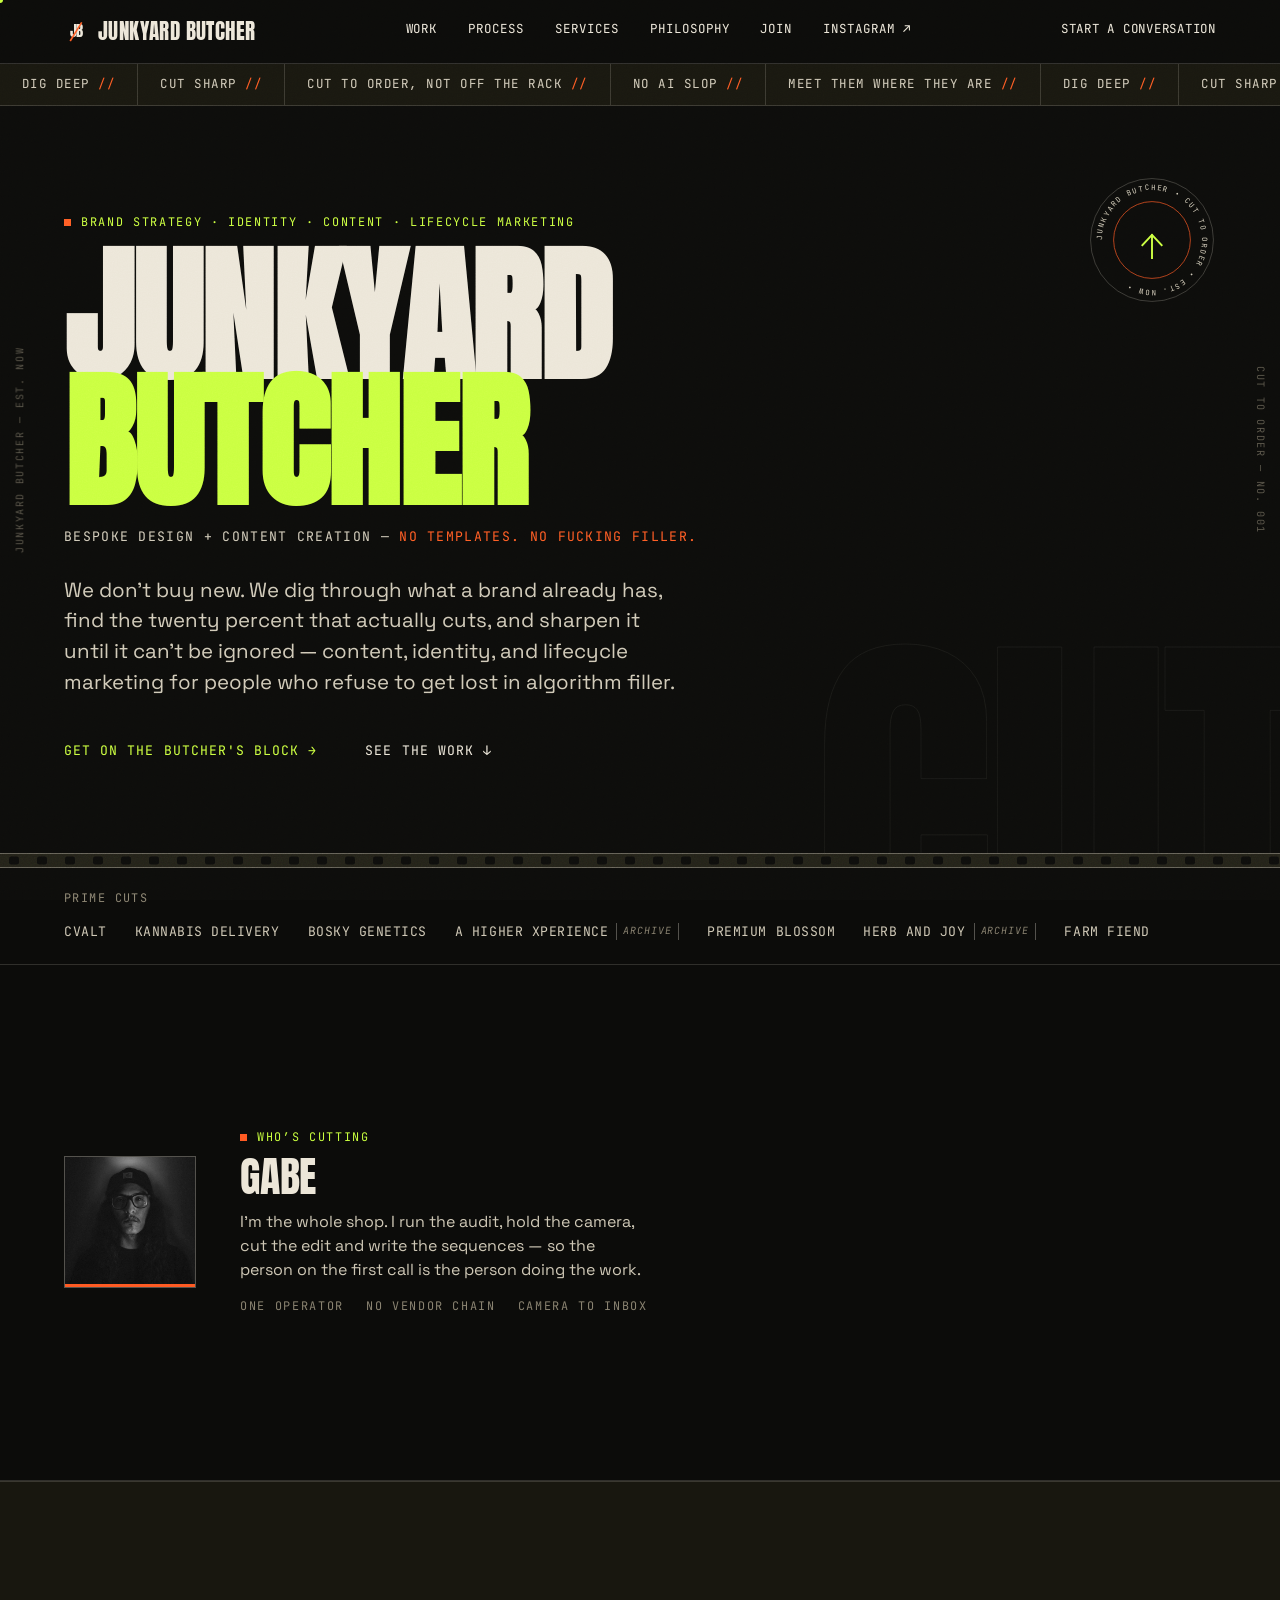
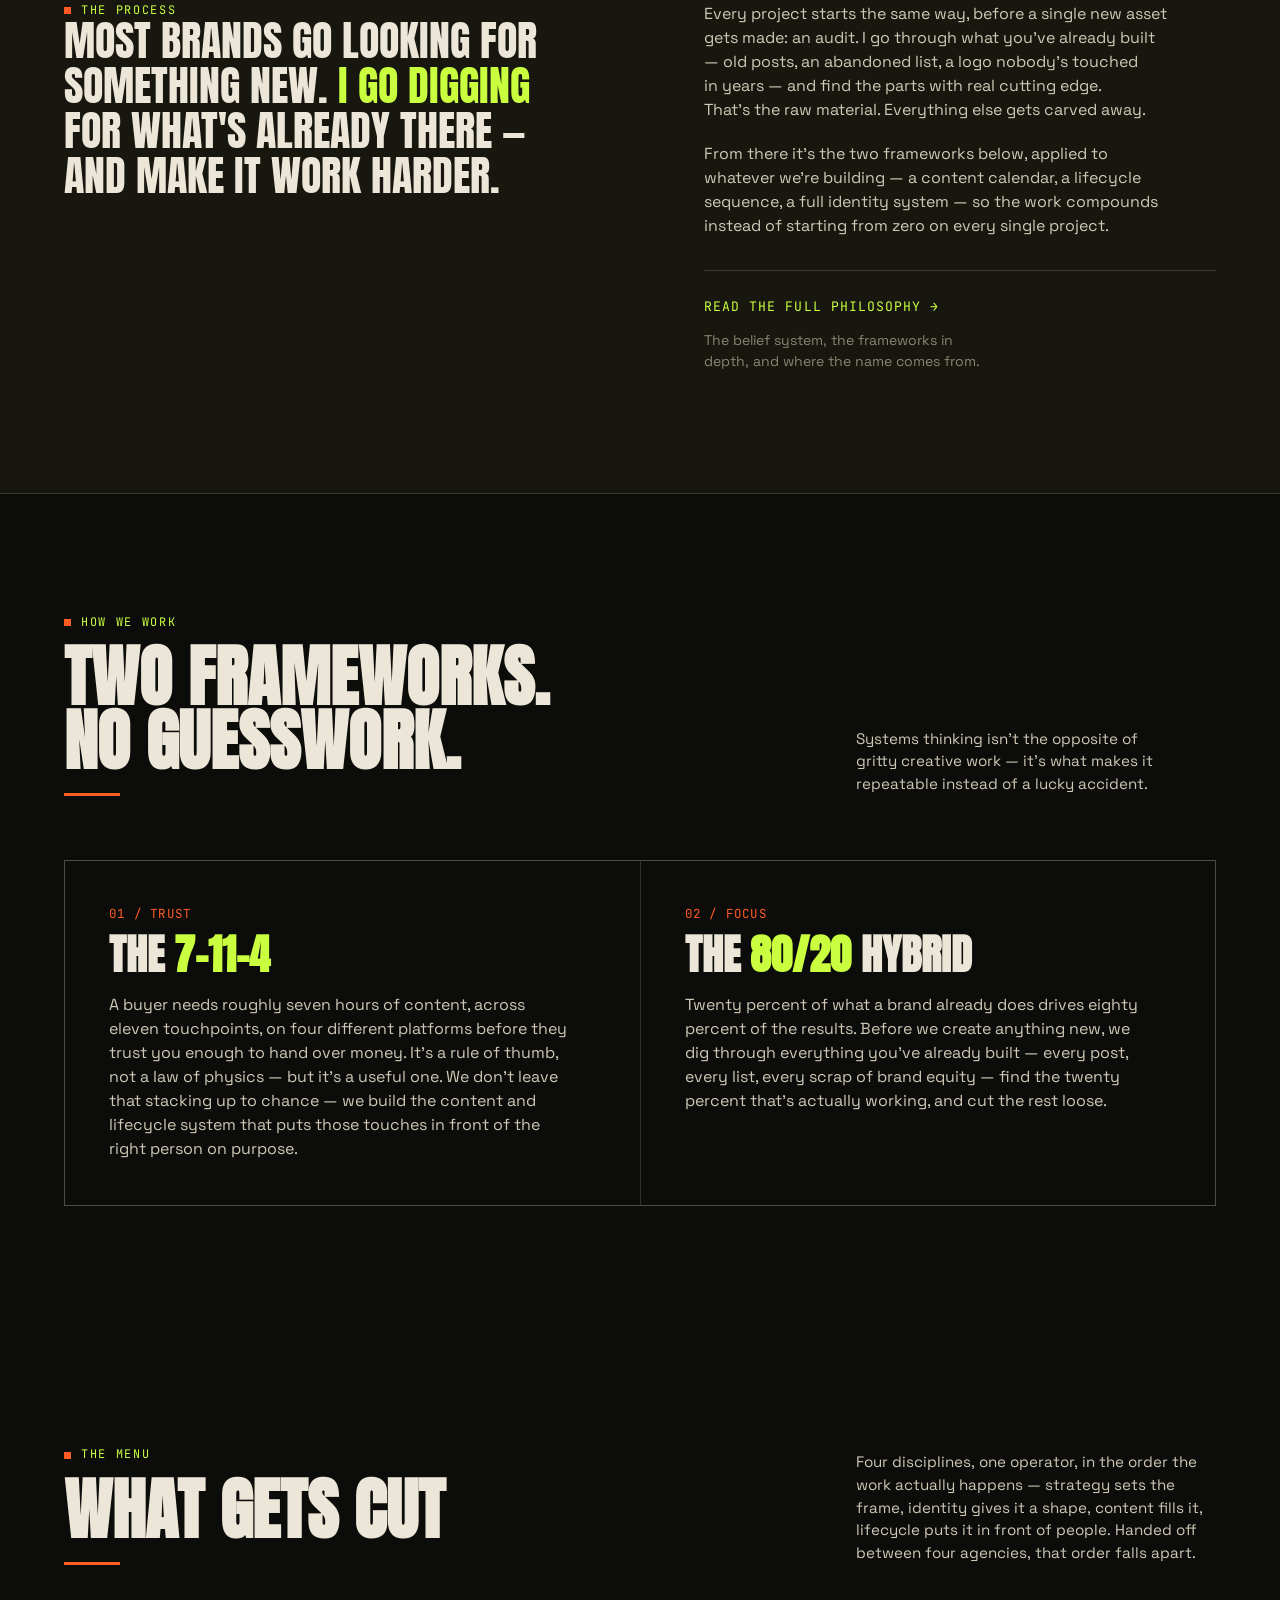
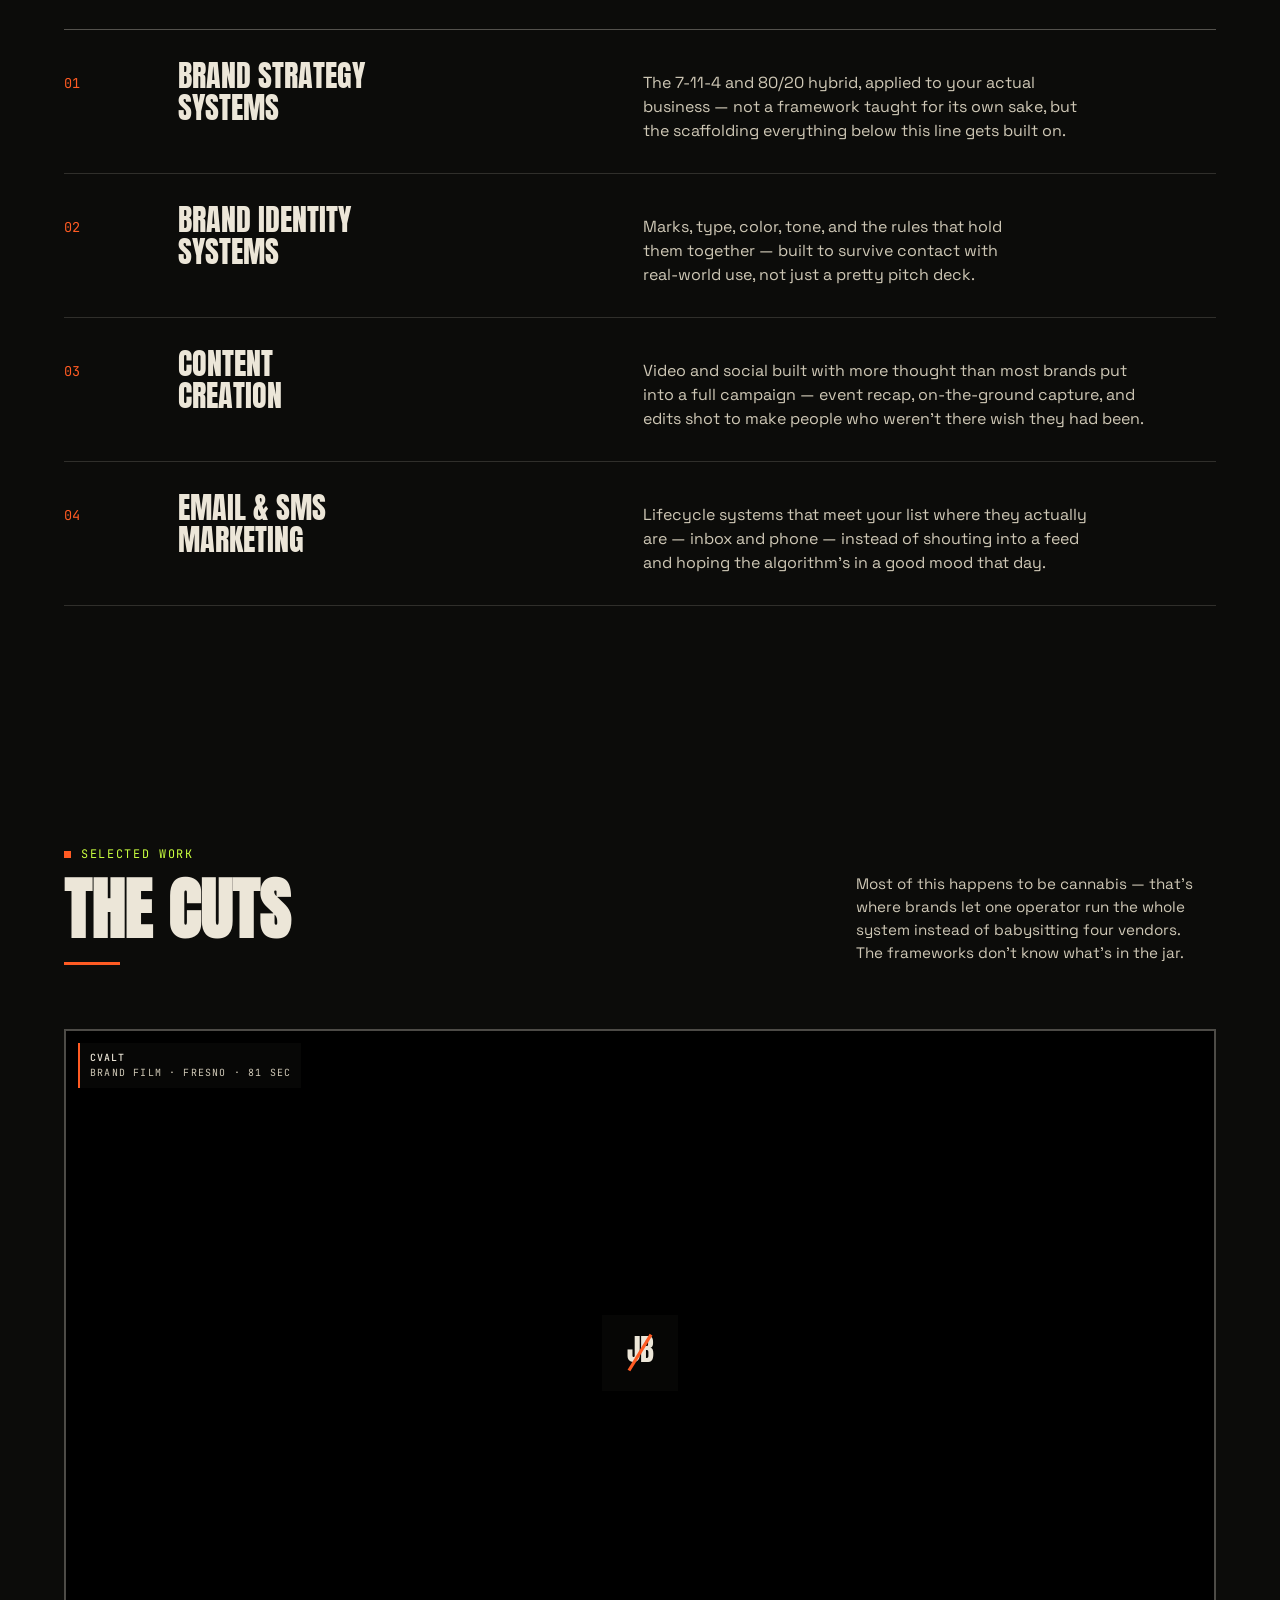
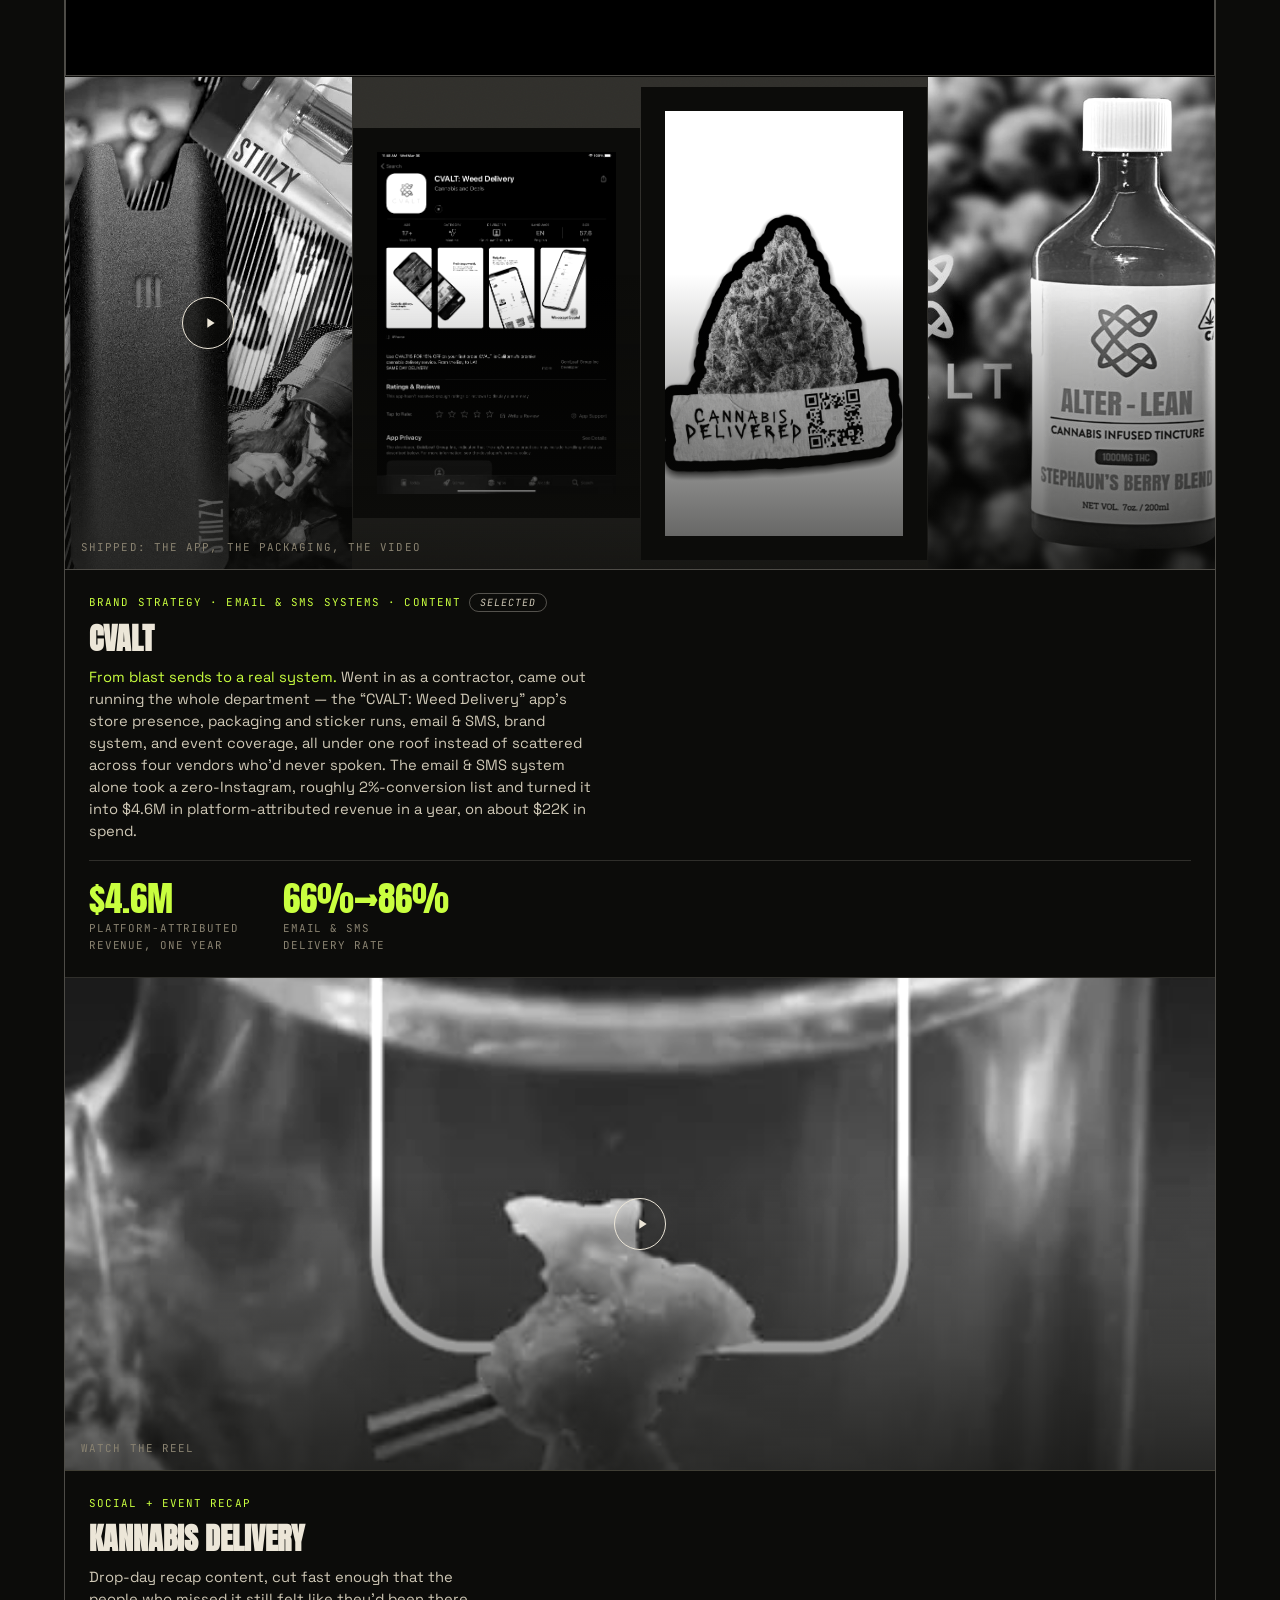
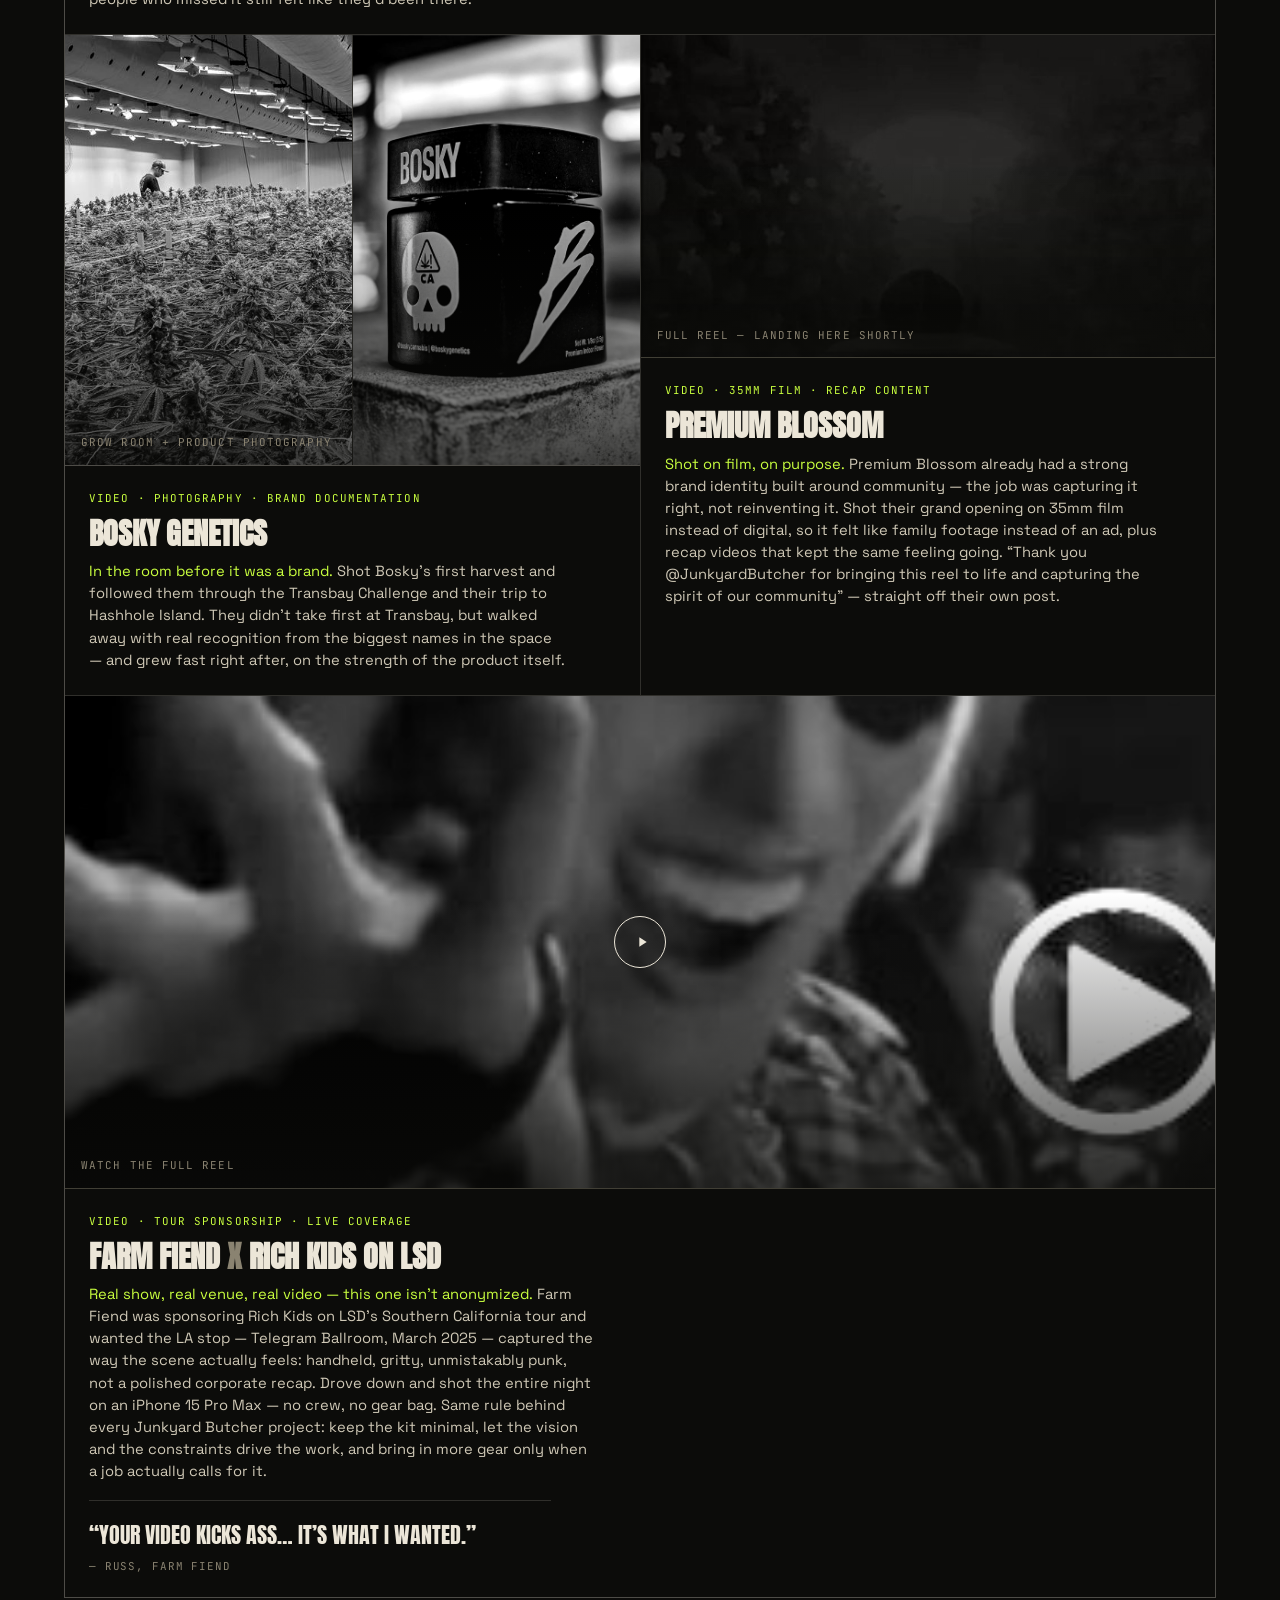
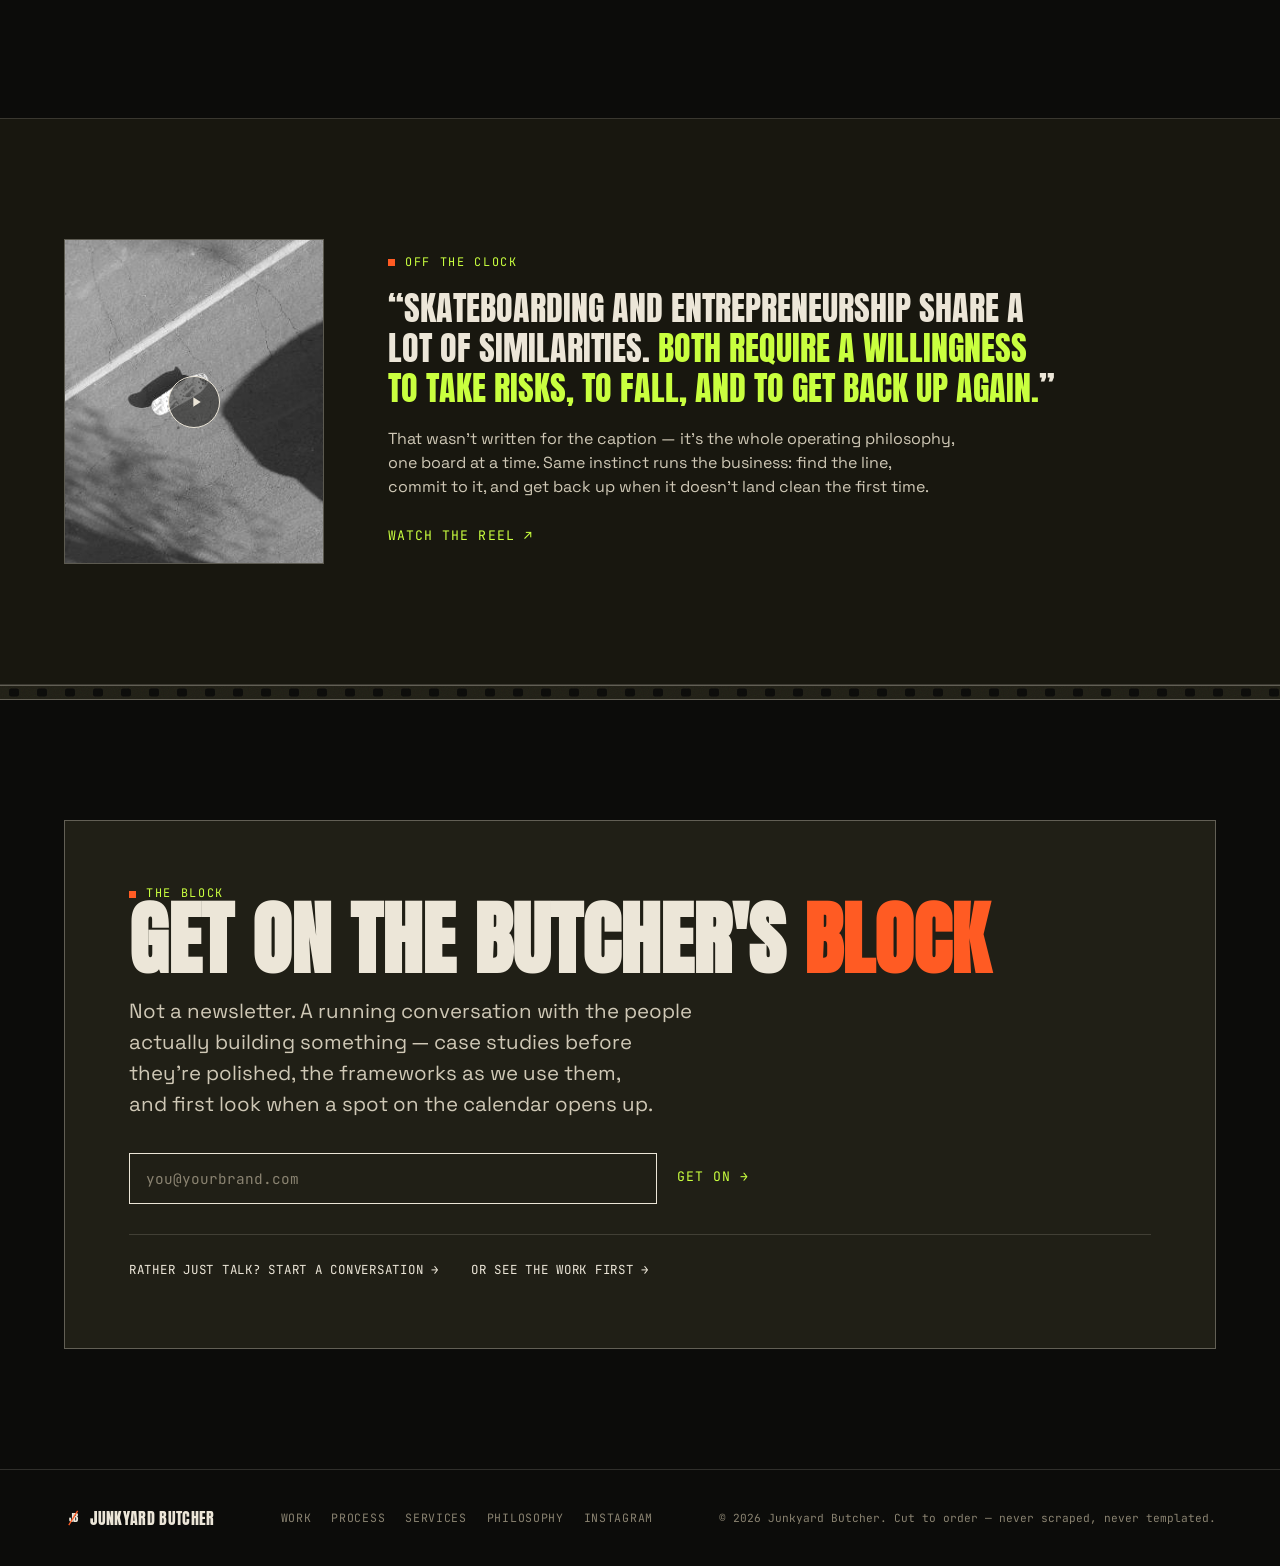
==== index.html @ 15dd7ac8 "Lightbox becomes an album: arrow keys, swipe, per-card grouping. Menu reordered into operational seq" ====
<!DOCTYPE html>
<html lang="en">
<head>
<meta charset="UTF-8">
<meta name="viewport" content="width=device-width, initial-scale=1.0">
<title>Junkyard Butcher — Brand Strategy, Identity &amp; Content</title>
<meta name="description" content="Junkyard Butcher — brand strategy, identity systems, content creation, and email/SMS marketing for brands that refuse to be algorithm filler.">
<link rel="canonical" href="https://junkyardbutcher.com/">
<meta property="og:type" content="website">
<meta property="og:title" content="Junkyard Butcher — Brand Strategy, Identity &amp; Content">
<meta property="og:description" content="Brand strategy, identity systems, content creation, and email/SMS marketing for brands that refuse to be algorithm filler.">
<meta property="og:url" content="https://junkyardbutcher.com/">
<meta property="og:image" content="https://junkyardbutcher.com/assets/og-image.jpg">
<meta property="og:image:width" content="1200">
<meta property="og:image:height" content="630">
<meta property="og:image:alt" content="Junkyard Butcher — no templates, no fucking filler.">
<meta name="twitter:card" content="summary_large_image">
<meta name="twitter:image" content="https://junkyardbutcher.com/assets/og-image.jpg">
<meta name="twitter:title" content="Junkyard Butcher">
<meta name="twitter:description" content="Brand strategy, identity systems, content creation, and email/SMS marketing for brands that refuse to be algorithm filler.">
<link rel="icon" href="data:image/svg+xml,%3Csvg xmlns='http://www.w3.org/2000/svg' viewBox='0 0 100 100'%3E%3Ccircle cx='50' cy='50' r='48' fill='%230c0c0a'/%3E%3Ctext x='50' y='70' text-anchor='middle' font-family='Arial Black, Arial, sans-serif' font-weight='900' font-size='56' letter-spacing='-3' fill='%23ece6d8'%3EJB%3C/text%3E%3Cline x1='27' y1='85' x2='73' y2='15' stroke='%23ff5b23' stroke-width='6'/%3E%3C/svg%3E">
<script type="application/ld+json">
{
  "@context": "https://schema.org",
  "@type": "ProfessionalService",
  "name": "Junkyard Butcher",
  "url": "https://junkyardbutcher.com/",
  "description": "Junkyard Butcher provides content creation, email & SMS marketing, brand identity systems, and brand strategy systems, built around the 7-11-4 and 80/20 hybrid frameworks.",
  "founder": {
    "@type": "Person",
    "name": "Gabe",
    "jobTitle": "Founder & Creative Director"
  },
  "knowsAbout": [
    "Brand Strategy",
    "Brand Identity Design",
    "Content Creation",
    "Video Production",
    "Email Marketing",
    "SMS Marketing",
    "Event Recap Video"
  ]
}
</script>
<link rel="preconnect" href="https://fonts.googleapis.com">
<link rel="preconnect" href="https://fonts.gstatic.com" crossorigin>
<link href="https://fonts.googleapis.com/css2?family=Anton&family=Space+Grotesk:wght@400;500;600;700&family=JetBrains+Mono:wght@400;500;700&display=swap" rel="stylesheet">
<style>
  /* ============ TOKENS ============ */
  :root{
    --ink: #0c0c0a;
    --iron: #18170f;
    --iron-2: #201f16;
    --bone: #ece6d8;
    --bone-dim: #cfc8b6;
    --smoke: #8a8371;
    --acid: #c9ff3f;
    --rust: #ff5b23;
    --line: rgba(236,230,216,0.16);
    --line-strong: rgba(236,230,216,0.32);
    --ghost: rgba(236,230,216,0.055);

    --fs-display: clamp(3rem, 11.5vw, 9.5rem);
    --fs-h1: clamp(2.1rem, 6vw, 4.2rem);
    --fs-h2: clamp(1.5rem, 3.6vw, 2.4rem);
    --fs-h3: clamp(1.15rem, 2.4vw, 1.5rem);
    --fs-lead: clamp(1.05rem, 1.6vw, 1.3rem);
    --fs-body: 1rem;
    --fs-label: 0.74rem;

    --gutter: clamp(20px, 5vw, 64px);
    --maxw: 1320px;

    --font-display: "Anton", "Arial Narrow", sans-serif;
    --font-body: "Space Grotesk", ui-sans-serif, system-ui, sans-serif;
    --font-mono: "JetBrains Mono", ui-monospace, "SF Mono", monospace;
  }

  /* Junkyard Butcher is a committed dark-canvas punk-flyer identity —
     one visual world by design, painted explicitly on every host theme. */

  *,*::before,*::after{ box-sizing:border-box; }
  html{ scroll-behavior:smooth; }
  @media (prefers-reduced-motion: reduce){
    html{ scroll-behavior:auto; }
    *{ animation-duration:0.001ms !important; animation-iteration-count:1 !important; transition-duration:0.001ms !important; }
  }

  body{
    margin:0;
    background:var(--ink);
    color:var(--bone);
    font-family:var(--font-body);
    font-size:var(--fs-body);
    line-height:1.5;
    -webkit-font-smoothing:antialiased;
    overflow-x:hidden;
  }

  img{ max-width:100%; }

  a{ color:inherit; text-decoration:none; }

  ::selection{ background:var(--acid); color:var(--ink); }

  html{
    scrollbar-color:var(--iron-2) var(--ink);
    scrollbar-width:thin;
  }
  ::-webkit-scrollbar{ width:10px; height:10px; }
  ::-webkit-scrollbar-track{ background:var(--ink); }
  ::-webkit-scrollbar-thumb{ background:var(--iron-2); border:2px solid var(--ink); }
  ::-webkit-scrollbar-thumb:hover{ background:var(--smoke); }

  /* ============ CUSTOM CURSOR + PROGRESS ============ */
  .progress-bar{
    position:fixed; top:0; left:0;
    height:2px; width:100%;
    background:var(--acid);
    transform:scaleX(0);
    transform-origin:left center;
    z-index:1001;
    pointer-events:none;
  }
  .cursor-dot, .cursor-ring{
    position:fixed; top:0; left:0;
    border-radius:50%;
    pointer-events:none;
    z-index:1000;
    transform:translate(-50%,-50%);
  }
  .cursor-dot{
    width:6px; height:6px;
    background:var(--acid);
  }
  .cursor-ring{
    width:34px; height:34px;
    border:1px solid var(--line-strong);
    transition:width .2s ease, height .2s ease, border-color .2s ease, background-color .2s ease;
  }
  .cursor-ring.is-active{
    width:64px; height:64px;
    border-color:var(--acid);
  }
  html.has-custom-cursor body{ cursor:none; }
  html.has-custom-cursor a,
  html.has-custom-cursor button{ cursor:none; }
  html.has-custom-cursor input,
  html.has-custom-cursor textarea{ cursor:text; }

  /* ============ SLUG LABELS ============ */
  .slug{
    position:fixed;
    top:50%;
    writing-mode:vertical-rl;
    font-family:var(--font-mono);
    font-size:0.64rem;
    letter-spacing:0.16em;
    text-transform:uppercase;
    color:var(--smoke);
    opacity:0.6;
    z-index:40;
    pointer-events:none;
  }
  .slug-left{ left:12px; transform:translateY(-50%) rotate(180deg); }
  .slug-right{ right:12px; transform:translateY(-50%); }
  @media (max-width:980px){ .slug{ display:none; } }

  /* ============ FILM REEL DIVIDER ============ */
  .cutline{
    height:15px;
    position:relative;
    background-color:var(--iron-2);
    background-image:url("data:image/svg+xml,%3Csvg xmlns='http://www.w3.org/2000/svg' width='28' height='15'%3E%3Crect x='9' y='3.5' width='10' height='8' rx='2' fill='%230c0c0a'/%3E%3C/svg%3E");
    background-repeat:repeat-x;
    background-position:left center;
    border-top:1px solid var(--line-strong);
    border-bottom:1px solid var(--line-strong);
    overflow:hidden;
  }
  .cutline::after{
    content:"";
    position:absolute; inset:0;
    opacity:0.3;
    mix-blend-mode:overlay;
    background-image:url("data:image/svg+xml,%3Csvg xmlns='http://www.w3.org/2000/svg' width='120' height='120'%3E%3Cfilter id='n'%3E%3CfeTurbulence type='fractalNoise' baseFrequency='0.85' numOctaves='2' stitchTiles='stitch'/%3E%3C/filter%3E%3Crect width='100%25' height='100%25' filter='url(%23n)'/%3E%3C/svg%3E");
    pointer-events:none;
  }

  h1,h2,h3,p{ margin:0; text-wrap:balance; }

  .wrap{
    max-width:var(--maxw);
    margin-inline:auto;
    padding-inline:var(--gutter);
  }

  .eyebrow{
    font-family:var(--font-mono);
    font-size:var(--fs-label);
    letter-spacing:0.14em;
    text-transform:uppercase;
    color:var(--acid);
    display:flex;
    align-items:center;
    gap:10px;
  }
  .eyebrow::before{
    content:"";
    width:7px; height:7px;
    background:var(--rust);
    display:inline-block;
    flex:none;
  }

  /* ============ GRAIN OVERLAY ============ */
  .grain{
    position:fixed; inset:0;
    pointer-events:none;
    z-index:999;
    opacity:0.05;
    mix-blend-mode:overlay;
    background-image:url("data:image/svg+xml,%3Csvg xmlns='http://www.w3.org/2000/svg' width='120' height='120'%3E%3Cfilter id='n'%3E%3CfeTurbulence type='fractalNoise' baseFrequency='0.85' numOctaves='2' stitchTiles='stitch'/%3E%3C/filter%3E%3Crect width='100%25' height='100%25' filter='url(%23n)'/%3E%3C/svg%3E");
  }

  /* ============ NAV ============ */
  header{
    position:sticky; top:0; z-index:100;
    background:rgba(12,12,10,0.86);
    backdrop-filter:blur(6px);
    border-bottom:1px solid var(--line);
  }
  .nav{
    display:flex; align-items:center; justify-content:space-between;
    padding-block:16px;
  }
  .nav-mark{
    font-family:var(--font-display);
    font-size:1.3rem;
    letter-spacing:0.02em;
    text-transform:uppercase;
    display:flex; align-items:center; gap:10px;
  }
  .jb-mark{ width:1.15em; height:1.15em; flex:none; color:var(--bone); }
  .nav-links{
    display:flex; gap:clamp(14px,2.4vw,32px);
    font-family:var(--font-mono);
    font-size:0.78rem;
    letter-spacing:0.08em;
    text-transform:uppercase;
  }
  .nav-links a{
    padding-bottom:3px;
    border-bottom:1px solid transparent;
    transition:border-color .15s, color .15s;
  }
  .nav-links a:hover, .nav-links a:focus-visible{
    color:var(--acid);
    border-color:var(--acid);
    outline:none;
  }
  .nav-toggle{
    display:none;
    align-items:center; gap:8px;
    background:none;
    border:1px solid var(--line-strong);
    color:var(--bone);
    font-family:var(--font-mono);
    font-size:0.72rem;
    letter-spacing:0.08em;
    text-transform:uppercase;
    padding:9px 14px;
    cursor:pointer;
  }
  .nav-toggle:hover, .nav-toggle:focus-visible{ border-color:var(--acid); color:var(--acid); outline:none; }
  @media (max-width:760px){
    .nav-toggle{ display:inline-flex; }
    .nav-mark{ font-size:1.05rem; }
    .nav > .link-cta.quiet{ display:none; }
    .nav-links{
      display:none;
      position:absolute; top:100%; left:0; right:0;
      flex-direction:column; gap:0;
      background:rgba(12,12,10,0.98);
      border-bottom:1px solid var(--line);
      padding:4px var(--gutter) 18px;
    }
    .nav-links.is-open{ display:flex; }
    .nav-links a{
      padding-block:14px;
      border-bottom:1px solid var(--line);
    }
  }

  /* ============ GHOST LINKS (no filled buttons anywhere) ============ */
  .link-cta{
    position:relative;
    display:inline-flex;
    align-items:center;
    gap:8px;
    background:none;
    border:none;
    padding:0 0 4px;
    margin:0;
    font-family:var(--font-mono);
    font-size:0.82rem;
    letter-spacing:0.08em;
    text-transform:uppercase;
    color:var(--bone);
    cursor:pointer;
  }
  .link-cta::after{
    content:"";
    position:absolute;
    left:0; right:100%;
    bottom:0;
    height:1px;
    background:currentColor;
    transition:right .25s cubic-bezier(.2,.8,.2,1);
  }
  .link-cta:hover, .link-cta:focus-visible{ color:var(--acid); outline:none; }
  .link-cta:hover::after, .link-cta:focus-visible::after{ right:0; }
  .link-cta.primary{ color:var(--acid); }
  .link-cta.quiet{ font-size:0.78rem; letter-spacing:0.06em; }

  /* ============ MARQUEE ============ */
  .marquee{
    border-bottom:1px solid var(--line);
    background:var(--iron);
    overflow:hidden;
    white-space:nowrap;
  }
  .marquee-track{
    display:inline-flex;
    align-items:center;
    animation:scroll-left 34s linear infinite;
  }
  .marquee:hover .marquee-track{ animation-play-state:paused; }
  @keyframes scroll-left{
    from{ transform:translateX(0); }
    to{ transform:translateX(-50%); }
  }
  .marquee span{
    font-family:var(--font-mono);
    font-size:0.78rem;
    letter-spacing:0.12em;
    text-transform:uppercase;
    color:var(--bone-dim);
    padding-block:11px;
    padding-inline:22px;
    border-right:1px solid var(--line);
  }
  .marquee span b{ color:var(--rust); font-weight:400; }

  /* ============ HERO ============ */
  .hero{
    padding-block: clamp(56px, 10vw, 108px) clamp(48px,8vw,88px);
    position:relative;
    overflow:hidden;
  }
  .hero-ghost{
    position:absolute;
    right:-2vw;
    bottom:-9vw;
    font-family:var(--font-display);
    font-size:clamp(9rem,30vw,26rem);
    line-height:0.8;
    color:transparent;
    -webkit-text-stroke:1px var(--ghost);
    letter-spacing:-0.02em;
    z-index:0;
    pointer-events:none;
    user-select:none;
  }
  @media (max-width:900px){ .hero-ghost{ display:none; } }
  .hero > .eyebrow,
  .hero-headline,
  .hero-sub,
  .hero-actions{ position:relative; z-index:1; }
  .hero-headline{
    font-family:var(--font-display);
    font-size:var(--fs-display);
    line-height:0.86;
    letter-spacing:-0.01em;
    text-transform:uppercase;
    color:var(--bone);
    margin-top:22px;
  }
  .hero-headline .line2{ color:var(--acid); }
  .hero-sub{
    font-size:var(--fs-lead);
    color:var(--bone-dim);
    max-width:640px;
    margin-top:28px;
  }
  .hero-tagline{
    font-family:var(--font-mono);
    font-size:0.82rem;
    letter-spacing:0.1em;
    text-transform:uppercase;
    color:var(--bone-dim);
    margin-top:20px;
  }
  .hero-tagline .rust{ color:var(--rust); }
  .hero-actions{
    display:flex; flex-wrap:wrap; gap:clamp(28px,4vw,48px);
    margin-top:44px;
    align-items:center;
  }

  .hero-stamp{
    position:absolute;
    right:var(--gutter);
    top:clamp(30px,6vw,70px);
    width:clamp(92px,10vw,132px);
    height:clamp(92px,10vw,132px);
    animation:spin 26s linear infinite;
  }
  @keyframes spin{ from{ transform:rotate(0deg);} to{ transform:rotate(360deg);} }
  @media (max-width:900px){ .hero-stamp{ display:none; } }

  /* ============ TRUST STRIP ============ */
  .trust{
    border-bottom:1px solid var(--line);
    padding-block:22px;
  }
  .trust .wrap{
    display:flex; flex-wrap:wrap;
    gap:14px 0;
    align-items:center;
    justify-content:space-between;
  }
  .trust-label{
    font-family:var(--font-mono);
    font-size:var(--fs-label);
    letter-spacing:0.12em;
    text-transform:uppercase;
    color:var(--smoke);
    flex:none;
    margin-right:24px;
  }
  .trust-names{
    display:flex; flex-wrap:wrap;
    gap:10px 28px;
    font-family:var(--font-mono);
    font-size:0.82rem;
    letter-spacing:0.04em;
    text-transform:uppercase;
    color:var(--bone-dim);
  }
  .trust-names span{ display:inline-flex; align-items:center; gap:8px; }
  .mark-archive, .mark-selected{
    font-family:var(--font-mono);
    font-size:0.62rem;
    letter-spacing:0.1em;
    text-transform:uppercase;
    color:var(--smoke);
  }
  .mark-archive{
    border-left:1px solid var(--line-strong);
    border-right:1px solid var(--line-strong);
    padding:1px 6px;
  }
  .mark-selected{
    border:1px solid var(--line-strong);
    border-radius:999px;
    padding:2px 10px;
    color:var(--bone-dim);
  }

  /* ============ SECTION SHELL ============ */
  section{ padding-block:clamp(64px,10vw,120px); }
  .section-head{
    display:flex; flex-wrap:wrap;
    justify-content:space-between;
    align-items:flex-end;
    gap:20px;
    margin-bottom:clamp(36px,6vw,64px);
  }
  .section-title{
    font-family:var(--font-display);
    font-size:var(--fs-h1);
    text-transform:uppercase;
    line-height:0.95;
    margin-top:14px;
  }
  .section-title::after{
    content:"";
    display:block;
    width:56px;
    height:3px;
    background:var(--rust);
    margin-top:20px;
  }
  .section-note{
    max-width:360px;
    color:var(--bone-dim);
    font-size:0.95rem;
  }

  /* ============ MANIFESTO ============ */
  .manifesto{ background:var(--iron); border-top:1px solid var(--line); border-bottom:1px solid var(--line); }
  .manifesto-grid{
    display:grid;
    grid-template-columns: 1.1fr 1fr;
    gap:clamp(32px,6vw,80px);
    align-items:start;
  }
  @media (max-width:860px){ .manifesto-grid{ grid-template-columns:1fr; } }
  .manifesto-quote{
    font-family:var(--font-display);
    font-size:clamp(1.6rem,3.4vw,2.6rem);
    line-height:1.08;
    text-transform:uppercase;
    color:var(--bone);
  }
  .manifesto-quote em{
    font-style:normal;
    color:var(--acid);
  }
  .manifesto-body p{
    color:var(--bone-dim);
    margin-bottom:20px;
    max-width:60ch;
  }
  .manifesto-body p:last-child{ margin-bottom:0; }
  .manifesto-body strong{ color:var(--bone); font-weight:600; }
  .manifesto-link{
    margin-top:32px !important;
    padding-top:26px;
    border-top:1px solid var(--line);
    display:flex; flex-direction:column; gap:10px;
    max-width:none;
  }
  .manifesto-link span{
    color:var(--smoke);
    font-size:0.88rem;
  }

  /* ============ FRAMEWORKS ============ */
  .frameworks-grid{
    display:grid;
    grid-template-columns:1fr 1fr;
    gap:1px;
    background:var(--line);
    border:1px solid var(--line);
  }
  @media (max-width:760px){ .frameworks-grid{ grid-template-columns:1fr; } }
  .framework-card{
    background:var(--ink);
    padding:clamp(28px,4vw,44px);
  }
  .framework-num{
    font-family:var(--font-mono);
    font-size:0.78rem;
    letter-spacing:0.1em;
    color:var(--rust);
    text-transform:uppercase;
  }
  .framework-title{
    font-family:var(--font-display);
    font-size:clamp(1.8rem,4vw,2.6rem);
    text-transform:uppercase;
    margin-top:10px;
    line-height:1;
  }
  .framework-title span{ color:var(--acid); }
  .framework-card p{
    color:var(--bone-dim);
    margin-top:18px;
    max-width:46ch;
  }

  /* ============ SERVICES ============ */
  .services-list{ border-top:1px solid var(--line-strong); }
  .service-row{
    display:grid;
    grid-template-columns: 90px 1fr 1.3fr;
    gap:24px;
    padding-block:30px;
    border-bottom:1px solid var(--line);
    align-items:baseline;
  }
  @media (max-width:760px){
    .service-row{ grid-template-columns:1fr; gap:8px; }
  }
  .service-num{
    font-family:var(--font-mono);
    font-size:0.85rem;
    color:var(--rust);
  }
  .service-name{
    font-family:var(--font-display);
    font-size:clamp(1.3rem,2.6vw,1.9rem);
    text-transform:uppercase;
    line-height:1.05;
  }
  .service-desc{
    color:var(--bone-dim);
    max-width:52ch;
  }

  /* ============ WORK GRID ============ */
  .work-grid{
    display:grid;
    grid-template-columns:repeat(6,1fr);
    gap:1px;
    background:var(--line);
    border:1px solid var(--line);
  }
  .work-card{
    background:var(--ink);
    grid-column:span 3;
    display:flex; flex-direction:column;
    transition:background-color .25s ease;
  }
  .work-card:hover{ background:var(--iron-2); }
  .work-frame img{ transition:transform .5s cubic-bezier(.2,.8,.2,1); }
  .work-card:hover .work-frame img{ transform:scale(1.035); }
  .collage-tile img{ transition:transform .5s cubic-bezier(.2,.8,.2,1); }
  .collage-tile:hover img{ transform:scale(1.035); }
  .work-card.span-2{ grid-column:span 2; }
  .work-card.span-3{ grid-column:span 3; }
  .work-card.span-4{ grid-column:span 4; }
  .work-card.featured{ grid-column:span 6; }
  @media (max-width:900px){
    .work-card,
    .work-card.span-2,
    .work-card.span-3,
    .work-card.span-4,
    .work-card.featured{ grid-column:span 6; }
  }
  .work-frame{
    position:relative;
    background:var(--iron-2);
    display:flex; align-items:center; justify-content:center;
    border-bottom:1px solid var(--line);
    overflow:hidden;
  }
  .work-frame.ar-wide{ aspect-ratio:16/9; }
  .work-frame.ar-tall{ aspect-ratio:4/5; }
  .featured .work-frame{ aspect-ratio:21/9; }
  @media (max-width:760px){
    .cvalt-collage{ grid-template-columns:1fr 1fr !important; }
  }
  .work-frame::before{
    content:"";
    position:absolute; inset:0;
    opacity:0.16;
    mix-blend-mode:overlay;
    background-image:url("data:image/svg+xml,%3Csvg xmlns='http://www.w3.org/2000/svg' width='120' height='120'%3E%3Cfilter id='n'%3E%3CfeTurbulence type='fractalNoise' baseFrequency='0.85' numOctaves='2' stitchTiles='stitch'/%3E%3C/filter%3E%3Crect width='100%25' height='100%25' filter='url(%23n)'/%3E%3C/svg%3E");
  }
  .work-frame::after{
    content:"";
    position:absolute; inset:0;
    background:linear-gradient(180deg, rgba(12,12,10,0) 40%, rgba(12,12,10,0.7) 100%);
  }
  .work-frame img{
    position:absolute; inset:0;
    width:100%; height:100%;
    object-fit:cover;
    display:block;
  }
  .work-frame.has-image::before{ opacity:0.08; }
  .collage-tile{
    position:relative;
    display:flex; align-items:center; justify-content:center;
    overflow:hidden;
    background:var(--ink);
  }
  .collage-tile img{
    position:static;
    max-width:100%; max-height:100%;
    width:auto; height:auto;
    object-fit:contain;
    padding:clamp(12px,2vw,24px);
    display:block;
  }
  .play{
    position:relative; z-index:1;
    width:52px; height:52px;
    border:1px solid var(--bone);
    border-radius:50%;
    display:flex; align-items:center; justify-content:center;
    color:var(--bone);
    transition:border-color .2s ease, color .2s ease;
  }
  .work-card:hover .play{
    border-color:var(--acid);
    color:var(--acid);
  }
  .play svg{ width:16px; height:16px; margin-left:3px; }
  .reel-tag{
    position:absolute; z-index:1; left:16px; bottom:14px;
    font-family:var(--font-mono);
    font-size:0.68rem;
    letter-spacing:0.1em;
    text-transform:uppercase;
    color:var(--smoke);
  }
  .work-frame.is-pending{ cursor:default; }
  .work-frame.is-pending .reel-tag{ color:var(--smoke); }
  .work-frame.is-pending img{ opacity:0.82; }

  /* ============ BYLINE ============ */
  .byline{ border-bottom:1px solid var(--line); }
  .byline-grid{
    display:grid;
    grid-template-columns:132px 1fr;
    gap:clamp(20px,4vw,44px);
    align-items:center;
    padding-block:clamp(28px,4vw,44px);
  }
  @media (max-width:620px){
    .byline-grid{ grid-template-columns:92px 1fr; gap:20px; align-items:start; }
  }
  .byline-frame{
    position:relative;
    border:1px solid var(--line-strong);
    overflow:hidden;
    aspect-ratio:1/1;
    max-width:100%;
  }
  .byline-frame img{
    width:100%; height:100%;
    object-fit:cover; display:block;
    filter:grayscale(1) contrast(1.06);
  }
  .byline-frame::after{
    content:""; position:absolute; left:0; right:0; bottom:0;
    height:3px; background:var(--rust);
  }
  .byline-name{
    font-family:var(--font-display);
    font-size:clamp(1.6rem,4.2vw,2.6rem);
    line-height:1;
    letter-spacing:-0.005em;
    text-transform:uppercase;
    margin:10px 0 0;
  }
  .byline-line{
    color:var(--bone-dim);
    max-width:58ch;
    margin:12px 0 0;
  }
  .byline-meta{
    display:flex; flex-wrap:wrap;
    gap:6px 22px;
    font-family:var(--font-mono);
    font-size:var(--fs-label);
    letter-spacing:0.14em;
    text-transform:uppercase;
    color:var(--smoke);
    margin:16px 0 0;
  }

  .collage-tile.lightbox-trigger{
    cursor:pointer;
    background:var(--iron-2);
    height:100%;
    width:100%;
  }
  .collage-tile.cover{ height:100%; width:100%; }
  .collage-tile.lightbox-trigger img,
  .collage-tile.cover img{
    position:absolute; inset:0;
    max-width:none; max-height:none;
    width:100%; height:100%;
    object-fit:cover;
    padding:0;
  }
  .collage-tile.lightbox-trigger .play{
    position:absolute; top:50%; left:50%; transform:translate(-50%,-50%);
    z-index:1;
    background:rgba(12,12,10,0.55);
  }
  .collage-tile.lightbox-trigger:hover .play,
  .collage-tile.lightbox-trigger:focus-visible .play{
    border-color:var(--acid); color:var(--acid);
  }
  .collage-tile.lightbox-trigger:focus-visible{ outline:2px solid var(--acid); outline-offset:-2px; }
  [data-lightbox-video], [data-lightbox-external]{ cursor:pointer; }
  .work-frame[data-lightbox-video]:focus-visible,
  .work-frame[data-lightbox-external]:focus-visible{ outline:2px solid var(--acid); outline-offset:-2px; }
  .work-body{ padding:24px; flex:1; display:flex; flex-direction:column; gap:12px; }
  .work-tag{
    font-family:var(--font-mono);
    font-size:0.68rem;
    letter-spacing:0.1em;
    text-transform:uppercase;
    color:var(--acid);
  }
  .work-client{
    font-family:var(--font-display);
    font-size:clamp(1.3rem,2.4vw,1.9rem);
    text-transform:uppercase;
    line-height:1;
  }
  .work-desc{ color:var(--bone-dim); font-size:0.92rem; max-width:56ch; }
  .work-desc em{ font-style:normal; color:var(--acid); }
  .work-stats{
    display:flex; flex-wrap:wrap;
    gap:24px 40px;
    margin-top:6px;
    padding-top:20px;
    border-top:1px solid var(--line);
  }
  .stat{ display:flex; flex-direction:column; gap:4px; }
  .stat-num{
    font-family:var(--font-display);
    font-size:clamp(1.6rem,3vw,2.2rem);
    color:var(--acid);
    line-height:1;
  }
  .stat-label{
    font-family:var(--font-mono);
    font-size:0.68rem;
    letter-spacing:0.08em;
    text-transform:uppercase;
    color:var(--smoke);
    max-width:22ch;
  }
  .work-quote{
    margin:6px 0 0;
    padding-top:20px;
    border-top:1px solid var(--line);
    font-family:var(--font-display);
    font-size:clamp(1.05rem,1.8vw,1.35rem);
    line-height:1.3;
    text-transform:uppercase;
    color:var(--bone);
    max-width:42ch;
  }
  .work-quote cite{
    display:block;
    margin-top:10px;
    font-family:var(--font-mono);
    font-style:normal;
    font-size:0.68rem;
    letter-spacing:0.08em;
    text-transform:uppercase;
    color:var(--smoke);
  }


  /* ============ JB-VIDEO ============ */
  .jb{
    position:relative; display:block; width:100%;
    background:#000; border:1px solid var(--line-strong);
    overflow:hidden; aspect-ratio:16/9; isolation:isolate;
    --pad:12px;
  }
  .jb video{
    position:absolute; inset:0; width:100%; height:100%;
    object-fit:cover; display:block; background:#000;
    filter:grayscale(1) contrast(1.05);
    transition:filter .9s ease .22s;
  }
  .jb.is-cut video{ filter:none; }

  .jb-poster{ position:absolute; inset:0; z-index:3; pointer-events:none; }
  .jb-half{
    position:absolute; inset:0;
    background-size:cover; background-position:center;
    filter:grayscale(1) contrast(1.06);
    transition:transform .55s cubic-bezier(.2,.75,.25,1), opacity .55s ease;
    will-change:transform,opacity;
  }
  .jb-half.a{ clip-path:polygon(0 0, 100% 0, 0 100%); }
  .jb-half.b{ clip-path:polygon(100% 0, 100% 100%, 0 100%); }
  .jb.is-cut .jb-half.a{ transform:translate(-14%,-14%); opacity:0; }
  .jb.is-cut .jb-half.b{ transform:translate(14%,14%);  opacity:0; }

  .jb-slash{ position:absolute; inset:0; z-index:4; pointer-events:none; }
  .jb-slash line{
    stroke:var(--rust); stroke-width:3; vector-effect:non-scaling-stroke;
    stroke-dasharray:1; stroke-dashoffset:1; opacity:0;
  }
  .jb.is-cut .jb-slash line{ animation:jbslash .42s cubic-bezier(.65,0,.35,1) forwards; }
  @keyframes jbslash{
    0%{ stroke-dashoffset:1; opacity:1; }
    55%{ stroke-dashoffset:0; opacity:1; }
    100%{ stroke-dashoffset:0; opacity:0; }
  }

  .jb-cut{
    position:absolute; top:50%; left:50%; transform:translate(-50%,-50%);
    z-index:5; width:76px; height:76px; border:0; padding:0; cursor:pointer;
    background:rgba(12,12,10,.55); display:grid; place-items:center;
    transition:opacity .3s ease, background .2s ease;
  }
  .jb-cut svg{ width:46px; height:46px; display:block; }
  .jb-cut .jbt{ fill:var(--bone); font-family:var(--font-display); }
  .jb-cut:hover{ background:rgba(12,12,10,.8); }
  .jb-cut:hover .jbt{ fill:var(--acid); }
  .jb-cut:focus-visible{ outline:2px solid var(--acid); outline-offset:3px; }
  .jb.is-cut .jb-cut{ opacity:0; pointer-events:none; }

  .jb-slate{
    position:absolute; top:var(--pad); left:var(--pad); z-index:6;
    font-family:var(--font-mono); font-size:0.62rem; line-height:1.6;
    letter-spacing:0.12em; text-transform:uppercase;
    padding:7px 10px; background:rgba(12,12,10,.66);
    border-left:2px solid var(--rust); color:var(--bone-dim);
    pointer-events:none; transition:opacity .4s ease .2s; max-width:70%;
  }
  .jb-slate b{ display:block; color:var(--bone); font-weight:500; letter-spacing:0.1em; }
  .jb.is-cut .jb-slate{ opacity:0; }
  .jb.is-cut.is-paused .jb-slate{ opacity:1; transition-delay:0s; }

  .jb-wait{
    position:absolute; top:50%; left:50%; transform:translate(-50%,-50%);
    z-index:6; width:58px; height:58px; opacity:0; pointer-events:none;
    transition:opacity .2s ease;
  }
  .jb.is-waiting .jb-wait{ opacity:1; }
  .jb-wait svg{ width:100%; height:100%; animation:jbspin 3.4s linear infinite; }
  @keyframes jbspin{ to{ transform:rotate(360deg); } }

  .jb-ui{
    position:absolute; left:0; right:0; bottom:0; z-index:7;
    padding:26px var(--pad) var(--pad);
    background:linear-gradient(to top, rgba(12,12,10,.92) 30%, rgba(12,12,10,0));
    opacity:0; transform:translateY(6px);
    transition:opacity .25s ease, transform .25s ease;
  }
  .jb.is-cut .jb-ui{ opacity:1; transform:none; }
  .jb.is-cut.is-idle:not(.is-paused) .jb-ui{ opacity:0; transform:translateY(6px); }

  .jb-track{ position:relative; height:16px; cursor:pointer; display:flex; align-items:center; touch-action:none; }
  .jb-rail{ position:absolute; left:0; right:0; height:3px; background:var(--iron-2); }
  .jb-buf{ position:absolute; left:0; height:3px; width:0; background:var(--smoke); opacity:.7; }
  .jb-prog{ position:absolute; left:0; height:3px; width:0; background:var(--acid); }
  .jb-knob{ position:absolute; left:0; width:3px; height:13px; background:var(--acid); transform:translateX(-1px); }
  .jb-tick{ position:absolute; width:2px; height:9px; background:var(--bone); opacity:.55; transform:translateX(-1px); }
  .jb-track:focus-visible{ outline:2px solid var(--acid); outline-offset:3px; }

  .jb-row{ display:flex; align-items:center; gap:14px; margin-top:9px; }
  .jb-btn{
    width:26px; height:26px; flex:0 0 auto; padding:0; cursor:pointer;
    background:transparent; border:1px solid var(--line-strong); color:var(--bone);
    display:grid; place-items:center; transition:border-color .15s, color .15s;
  }
  .jb-btn svg{ width:14px; height:14px; display:block; fill:currentColor; }
  .jb-btn:hover{ border-color:var(--acid); color:var(--acid); }
  .jb-btn:focus-visible{ outline:2px solid var(--acid); outline-offset:2px; }
  .jb-time{
    font-family:var(--font-mono); font-size:0.68rem; letter-spacing:0.08em;
    color:var(--bone-dim); font-variant-numeric:tabular-nums; margin-right:auto;
  }
  .jb-time i{ font-style:normal; color:var(--smoke); }
  @media (prefers-reduced-motion: reduce){
    .jb-slash line{ opacity:0 !important; animation:none !important; }
    .jb.is-cut .jb-half.a, .jb.is-cut .jb-half.b{ transform:none; opacity:0; }
    .jb video{ transition:none; }
    .jb-wait svg{ animation:none; }
  }

  /* ============ FILM GRAIN ============ */
  #grit{
    position:fixed; inset:0; z-index:200; pointer-events:none;
    opacity:0.40; mix-blend-mode:overlay;
    background-size:180px 180px;
    background-image:url("data:image/svg+xml,%3Csvg xmlns='http://www.w3.org/2000/svg' width='180' height='180'%3E%3Cfilter id='g'%3E%3CfeTurbulence type='fractalNoise' baseFrequency='0.8' numOctaves='3' stitchTiles='stitch'/%3E%3CfeColorMatrix type='saturate' values='0'/%3E%3C/filter%3E%3Crect width='100%25' height='100%25' filter='url(%23g)' opacity='0.55'/%3E%3C/svg%3E");
  }


  /* ============ MONO UNTIL ENGAGED ============
     Everything on the page rests desaturated. Colour is the reward for
     opening something — the lightbox and a playing reel are the only
     places it appears. Keeps a wall of tiles calm and makes the work
     read as one system rather than a colour grid. */
  .work-frame img,
  .collage-tile img,
  .founder-frame img,
  .byline-frame img{
    filter:grayscale(1) contrast(1.06);
    transition:filter .5s ease;
  }
  /* Stills reward a cursor pass — they're the things that open.
     Reels stay mono until they actually play: hovering a reel tells you
     nothing, pressing play is the commitment worth paying colour for. */
  /* The frame's grain (::before) and bottom gradient (::after) span the whole
     frame and were eating the pointer — tiles underneath never saw hover OR
     click. They are decoration; they must never take pointer events. */
  .work-frame::before,
  .work-frame::after,
  .founder-frame::before,
  .founder-frame::after{ pointer-events:none; }

  .is-still img{ transition:filter .35s ease; }
  @media (hover:hover){
    .is-still:hover img{ filter:none; }
  }
  .is-still:focus-visible img{ filter:none; }

  /* engaged = full colour */
  .lightbox-media img,
  .lightbox-media video{ filter:none !important; }

  /* any tile that opens something is obviously clickable */
  .collage-tile[role="button"],
  .work-frame[role="button"],
  .founder-frame[role="button"]{ cursor:zoom-in; }
  .collage-tile[role="button"]:hover,
  .work-frame[role="button"]:hover,
  .founder-frame[role="button"]:hover{ outline:1px solid var(--acid); outline-offset:-1px; }
  .collage-tile[role="button"]:focus-visible,
  .work-frame[role="button"]:focus-visible,
  .founder-frame[role="button"]:focus-visible{ outline:2px solid var(--acid); outline-offset:-2px; }
  /* video tiles keep the play cursor, not the zoom one */
  [data-lightbox-video],
  [data-lightbox-external]{ cursor:pointer !important; }

  /* album nav — one set of media per work card, arrow/swipe navigable */
  .lightbox-nav{
    display:flex; align-items:center; justify-content:center;
    gap:18px; margin-top:16px;
  }
  .lightbox-nav[hidden]{ display:none; }   /* display:flex would beat the attribute */
  .lightbox-nav button{
    width:34px; height:34px; padding:0; cursor:pointer;
    background:transparent; border:1px solid var(--line-strong); color:var(--bone);
    font-family:var(--font-body); font-size:1.15rem; line-height:1;
    display:grid; place-items:center;
    transition:border-color .15s, color .15s;
  }
  .lightbox-nav button:hover{ border-color:var(--acid); color:var(--acid); }
  .lightbox-nav button:focus-visible{ outline:2px solid var(--acid); outline-offset:2px; }
  .lightbox-count{
    font-family:var(--font-mono); font-size:0.72rem; letter-spacing:0.14em;
    color:var(--smoke); font-variant-numeric:tabular-nums;
    min-width:6ch; text-align:center;
  }

  /* enlarged stills: contain, not crop — we want the whole frame */
  .lightbox-media img.lightbox-full{
    width:auto; max-width:100%; max-height:82vh;
    object-fit:contain; margin:0 auto;
  }

  /* ============ LIGHTBOX ============ */
  .lightbox{
    position:fixed; inset:0; z-index:1200;
    display:flex; align-items:center; justify-content:center;
    padding:clamp(20px,5vw,56px);
    background:rgba(12,12,10,0.94);
    opacity:0; visibility:hidden;
    transition:opacity .25s ease;
  }
  .lightbox.is-open{ opacity:1; visibility:visible; }
  .lightbox-inner{
    position:relative;
    width:100%;
    max-width:min(92vw, 460px);
    max-height:90vh;
    display:flex; flex-direction:column;
    align-items:stretch;
  }
  .lightbox-media{
    position:relative;
    width:100%;
    border:1px solid var(--line-strong);
    background:var(--iron-2);
    display:flex; align-items:center; justify-content:center;
    overflow:hidden;
  }
  .lightbox-media video{ width:100%; max-height:76vh; display:block; }
  .lightbox-media img{ width:100%; height:auto; max-height:76vh; object-fit:cover; display:block; }
  .lightbox-ig-cta{
    position:absolute; left:50%; bottom:22px; transform:translateX(-50%);
    background:rgba(12,12,10,0.8);
    border:1px solid var(--line-strong);
    padding:12px 20px;
    white-space:nowrap;
  }
  .lightbox-ig-cta:hover, .lightbox-ig-cta:focus-visible{ border-color:var(--acid); }
  .lightbox-caption{
    margin-top:16px;
    font-family:var(--font-mono);
    font-size:0.76rem;
    letter-spacing:0.02em;
    color:var(--bone-dim);
    text-align:center;
  }
  .lightbox-close{
    position:absolute; top:-46px; right:0;
    width:36px; height:36px;
    border:1px solid var(--line-strong);
    background:transparent;
    color:var(--bone);
    font-family:var(--font-body);
    font-size:1.5rem;
    line-height:1;
    cursor:pointer;
    display:flex; align-items:center; justify-content:center;
    transition:border-color .15s ease, color .15s ease;
  }
  .lightbox-close:hover, .lightbox-close:focus-visible{ border-color:var(--acid); color:var(--acid); outline:none; }

  /* ============ FOUNDER REEL ============ */
  .founder{ background:var(--iron); border-top:1px solid var(--line); border-bottom:1px solid var(--line); }
  .founder-grid{
    display:grid;
    grid-template-columns: 260px 1fr;
    gap:clamp(32px,6vw,64px);
    align-items:center;
  }
  @media (max-width:760px){ .founder-grid{ grid-template-columns:1fr; } }
  .founder-frame{
    position:relative;
    display:block;
    border:1px solid var(--line-strong);
    overflow:hidden;
    aspect-ratio:4/5;
  }
  .founder-frame img{ width:100%; height:100%; object-fit:cover; display:block; }
  .founder-frame .play{
    position:absolute; top:50%; left:50%; transform:translate(-50%,-50%);
    background:rgba(12,12,10,0.5);
  }
  .founder-frame:hover .play{ border-color:var(--acid); color:var(--acid); }
  .founder-quote{
    font-family:var(--font-display);
    font-size:clamp(1.4rem,2.8vw,2.1rem);
    line-height:1.2;
    text-transform:uppercase;
    color:var(--bone);
  }
  .founder-quote em{ font-style:normal; color:var(--acid); }
  .founder-body p{ color:var(--bone-dim); margin-top:18px; max-width:58ch; }

  /* ============ JOIN / CTA ============ */
  .join{ text-align:left; }
  .join-inner{
    border:1px solid var(--line-strong);
    background:var(--iron-2);
    padding:clamp(32px,6vw,64px);
    position:relative;
  }
  @media (max-width:760px){
    .founder{ padding-bottom:40px; }
    #join{ padding-top:40px; }
    .join-inner{ padding:28px; }
  }
  .join-title{
    font-family:var(--font-display);
    font-size:clamp(2.4rem,7vw,5rem);
    text-transform:uppercase;
    line-height:0.92;
  }
  .join-title .cut{ color:var(--rust); }
  .join-copy{
    color:var(--bone-dim);
    max-width:56ch;
    margin-top:20px;
    font-size:var(--fs-lead);
  }
  .join-form{
    display:flex; flex-wrap:wrap;
    gap:20px;
    align-items:center;
    margin-top:34px;
    max-width:620px;
  }
  .join-form input[type="email"]{
    flex:1 1 260px;
    background:transparent;
    border:1px solid var(--bone);
    color:var(--bone);
    font-family:var(--font-mono);
    font-size:0.9rem;
    padding:15px 16px;
    min-width:0;
  }
  .join-form input::placeholder{ color:var(--smoke); }
  .join-form button[disabled]{ opacity:0.45; cursor:not-allowed; }
  .join-status{
    font-family:var(--font-mono);
    font-size:0.86rem;
    line-height:1.55;
    margin:20px 0 0;
    max-width:54ch;
    padding-left:14px;
    border-left:2px solid var(--smoke);
    color:var(--bone-dim);
  }
  .join-status.is-good{ border-left-color:var(--acid); color:var(--bone); }
  .join-status.is-bad{ border-left-color:var(--rust); color:var(--bone); }
  .join-status.is-wait{ border-left-color:var(--smoke); color:var(--smoke); }
  .join-form input:focus-visible{ outline:2px solid var(--acid); outline-offset:2px; }
  .join-alt{
    margin-top:30px;
    padding-top:26px;
    border-top:1px solid var(--line);
    display:flex; flex-wrap:wrap; gap:14px 32px;
    align-items:center;
  }

  /* ============ FOOTER ============ */
  footer{
    border-top:1px solid var(--line);
    padding-block:36px;
  }
  .foot-grid{
    display:flex; flex-wrap:wrap;
    justify-content:space-between;
    gap:20px;
    align-items:center;
  }
  .foot-mark{
    font-family:var(--font-display);
    font-size:1rem;
    text-transform:uppercase;
    letter-spacing:0.02em;
    display:flex; align-items:center; gap:8px;
  }
  .foot-links{
    display:flex; flex-wrap:wrap; gap:20px;
    font-family:var(--font-mono);
    font-size:0.72rem;
    letter-spacing:0.06em;
    text-transform:uppercase;
    color:var(--smoke);
  }
  .foot-links a:hover, .foot-links a:focus-visible{ color:var(--acid); outline:none; }
  .foot-copy{
    font-family:var(--font-mono);
    font-size:0.7rem;
    color:var(--smoke);
  }

</style>
</head>
<body>
<div id="grit" aria-hidden="true"></div>

<div class="grain" aria-hidden="true"></div>
<div class="progress-bar" aria-hidden="true"></div>
<span class="slug slug-left">Junkyard Butcher &mdash; Est. Now</span>
<span class="slug slug-right">Cut to Order &mdash; No. 001</span>

<header>
  <nav class="nav wrap">
    <a href="#top" class="nav-mark">
      <svg class="jb-mark" viewBox="0 0 100 100" aria-hidden="true">
        <text x="50" y="72" text-anchor="middle" font-family="Anton, Arial Narrow, sans-serif" font-size="62" letter-spacing="-3" fill="currentColor">JB</text>
        <line x1="26" y1="88" x2="74" y2="10" stroke="var(--rust)" stroke-width="7"/>
      </svg>
      Junkyard Butcher
    </a>
    <div class="nav-links" id="nav-links">
      <a href="#work">Work</a>
      <a href="#process">Process</a>
      <a href="#services">Services</a>
      <a href="philosophy.html">Philosophy</a>
      <a href="#join">Join</a>
      <a href="https://www.instagram.com/junkyardbutcher/" target="_blank" rel="noopener">Instagram ↗</a>
    </div>
    <button type="button" class="nav-toggle" aria-expanded="false" aria-controls="nav-links">Menu</button>
    <a href="#join" class="link-cta quiet">Start a conversation</a>
  </nav>
</header>

<div class="marquee" aria-hidden="true">
  <div class="marquee-track">
    <span>DIG DEEP <b>//</b></span>
    <span>CUT SHARP <b>//</b></span>
    <span>CUT TO ORDER, NOT OFF THE RACK <b>//</b></span>
    <span>NO AI SLOP <b>//</b></span>
    <span>MEET THEM WHERE THEY ARE <b>//</b></span>
    <span>DIG DEEP <b>//</b></span>
    <span>CUT SHARP <b>//</b></span>
    <span>CUT TO ORDER, NOT OFF THE RACK <b>//</b></span>
    <span>NO AI SLOP <b>//</b></span>
    <span>MEET THEM WHERE THEY ARE <b>//</b></span>
  </div>
</div>

<main id="top">

  <!-- ============ HERO ============ -->
  <section class="hero wrap">
    <div class="hero-ghost" aria-hidden="true">CUT</div>
    <div class="eyebrow">Brand Strategy &middot; Identity &middot; Content &middot; Lifecycle Marketing</div>
    <h1 class="hero-headline">
      JUNKYARD<br>
      <span class="line2">BUTCHER</span>
    </h1>
    <p class="hero-tagline">Bespoke Design + Content Creation — <span class="rust">No templates. No fucking filler.</span></p>
    <p class="hero-sub">
      We don't buy new. We dig through what a brand already has, find the twenty percent that actually cuts,
      and sharpen it until it can't be ignored — content, identity, and lifecycle marketing for people who
      refuse to get lost in algorithm filler.
    </p>
    <div class="hero-actions">
      <a href="#join" class="link-cta primary">Get on the Butcher's Block →</a>
      <a href="#work" class="link-cta">See the Work ↓</a>
    </div>

    <svg class="hero-stamp" viewBox="0 0 200 200" aria-hidden="true">
      <defs>
        <path id="stampCircle" d="M 100,100 m -78,0 a 78,78 0 1,1 156,0 a 78,78 0 1,1 -156,0"/>
      </defs>
      <circle cx="100" cy="100" r="96" fill="none" stroke="var(--line-strong)" stroke-width="1"/>
      <circle cx="100" cy="100" r="60" fill="none" stroke="var(--rust)" stroke-width="1"/>
      <text font-family="JetBrains Mono, monospace" font-size="11.5" letter-spacing="3" fill="var(--bone-dim)">
        <textPath href="#stampCircle" startOffset="0%">
          JUNKYARD BUTCHER &#8226; CUT TO ORDER &#8226; EST. NOW &#8226;
        </textPath>
      </text>
      <path d="M85 108 L100 92 L115 108 M100 92 V128" stroke="var(--acid)" stroke-width="3" fill="none" stroke-linecap="square"/>
    </svg>
  </section>

  <div class="cutline" aria-hidden="true"></div>

  <!-- ============ TRUST STRIP ============ -->
  <div class="trust">
    <div class="wrap">
      <span class="trust-label">Prime Cuts</span>
      <div class="trust-names">
        <span>CVALT</span>
        <span>Kannabis Delivery</span>
        <span>Bosky Genetics</span>
        <span>A Higher Xperience <em class="mark-archive">Archive</em></span>
        <span>Premium Blossom</span>
        <span>Herb and Joy <em class="mark-archive">Archive</em></span>
        <span>Farm Fiend</span>
      </div>
    </div>
  </div>

  <!-- ============ BYLINE ============ -->
  <section class="byline">
    <div class="wrap byline-grid">
      <div class="byline-frame">
        <img src="assets/gabe_portrait.jpg" alt="Gabe, the operator behind Junkyard Butcher"
             width="900" height="900" loading="lazy">
      </div>
      <div>
        <div class="eyebrow">Who&rsquo;s Cutting</div>
        <!-- TODO: swap in the full name once confirmed -->
        <p class="byline-name">Gabe</p>
        <p class="byline-line">
          I&rsquo;m the whole shop. I run the audit, hold the camera, cut the edit and write the
          sequences &mdash; so the person on the first call is the person doing the work.
        </p>
        <p class="byline-meta">
          <span>One operator</span>
          <span>No vendor chain</span>
          <span>Camera to inbox</span>
        </p>
      </div>
    </div>
  </section>

  <!-- ============ MANIFESTO ============ -->
  <section class="manifesto" id="process">
    <div class="wrap manifesto-grid">
      <div>
        <div class="eyebrow">The Process</div>
        <p class="manifesto-quote">
          Most brands go looking for something new. <em>I go digging</em> for what's already there —
          and make it work harder.
        </p>
      </div>
      <div class="manifesto-body">
        <p>
          Every project starts the same way, before a single new asset gets made: an audit. I go through
          what you've already built — old posts, an abandoned list, a logo nobody's touched in years — and
          find the parts with real cutting edge. That's the raw material. Everything else gets carved away.
        </p>
        <p>
          From there it's the two frameworks below, applied to whatever we're building — a content
          calendar, a lifecycle sequence, a full identity system — so the work compounds instead of
          starting from zero on every single project.
        </p>
        <p class="manifesto-link">
          <a href="philosophy.html" class="link-cta primary">Read the Full Philosophy →</a>
          <span>The belief system, the frameworks in depth, and where the name comes from.</span>
        </p>
      </div>
    </div>
  </section>

  <!-- ============ FRAMEWORKS ============ -->
  <section class="wrap">
    <div class="section-head">
      <div>
        <div class="eyebrow">How We Work</div>
        <h2 class="section-title">Two Frameworks. <br>No Guesswork.</h2>
      </div>
      <p class="section-note">
        Systems thinking isn't the opposite of gritty creative work — it's what makes it repeatable
        instead of a lucky accident.
      </p>
    </div>
    <div class="frameworks-grid">
      <div class="framework-card">
        <div class="framework-num">01 / TRUST</div>
        <h3 class="framework-title">The <span>7-11-4</span></h3>
        <p>
          A buyer needs roughly seven hours of content, across eleven touchpoints, on four different
          platforms before they trust you enough to hand over money. It's a rule of thumb, not a law of
          physics — but it's a useful one. We don't leave that stacking up to chance — we build the
          content and lifecycle system that puts those touches in front of the right person on purpose.
        </p>
      </div>
      <div class="framework-card">
        <div class="framework-num">02 / FOCUS</div>
        <h3 class="framework-title">The <span>80/20</span> Hybrid</h3>
        <p>
          Twenty percent of what a brand already does drives eighty percent of the results. Before we
          create anything new, we dig through everything you've already built — every post, every list,
          every scrap of brand equity — find the twenty percent that's actually working, and cut the
          rest loose.
        </p>
      </div>
    </div>
  </section>

  <!-- ============ SERVICES ============ -->
  <section class="wrap" id="services">
    <div class="section-head">
      <div>
        <div class="eyebrow">The Menu</div>
        <h2 class="section-title">What Gets Cut</h2>
      </div>
      <p class="section-note">
        Four disciplines, one operator, in the order the work actually happens — strategy sets the
        frame, identity gives it a shape, content fills it, lifecycle puts it in front of people.
        Handed off between four agencies, that order falls apart.
      </p>
    </div>
    <div class="services-list">
      <div class="service-row">
        <div class="service-num">01</div>
        <div class="service-name">Brand Strategy<br>Systems</div>
        <p class="service-desc">
          The 7-11-4 and 80/20 hybrid, applied to your actual business — not a framework taught for its
          own sake, but the scaffolding everything below this line gets built on.
        </p>
      </div>
      <div class="service-row">
        <div class="service-num">02</div>
        <div class="service-name">Brand Identity<br>Systems</div>
        <p class="service-desc">
          Marks, type, color, tone, and the rules that hold them together — built to survive contact
          with real-world use, not just a pretty pitch deck.
        </p>
      </div>
      <div class="service-row">
        <div class="service-num">03</div>
        <div class="service-name">Content<br>Creation</div>
        <p class="service-desc">
          Video and social built with more thought than most brands put into a full campaign — event
          recap, on-the-ground capture, and edits shot to make people who weren't there wish they had been.
        </p>
      </div>
      <div class="service-row">
        <div class="service-num">04</div>
        <div class="service-name">Email &amp; SMS<br>Marketing</div>
        <p class="service-desc">
          Lifecycle systems that meet your list where they actually are — inbox and phone — instead of
          shouting into a feed and hoping the algorithm's in a good mood that day.
        </p>
      </div>
    </div>
  </section>

  <!-- ============ WORK ============ -->
  <section class="wrap" id="work">
    <div class="section-head">
      <div>
        <div class="eyebrow">Selected Work</div>
        <h2 class="section-title">The Cuts</h2>
      </div>
      <p class="section-note">
        Most of this happens to be cannabis — that's where brands let one operator run the whole
        system instead of babysitting four vendors. The frameworks don't know what's in the jar.
      </p>
    </div>

    <div class="work-grid">

      <article class="work-card featured">
        <div class="jb" id="jb-cvalt"
             style="aspect-ratio:1440/810; margin-bottom:1px;"
             data-src="https://media.junkyardbutcher.com/reels/cvalt/v3/master.m3u8"
             data-fallback="https://media.junkyardbutcher.com/reels/cvalt/v3/fallback.mp4"
             data-poster="https://media.junkyardbutcher.com/reels/cvalt/v3/poster.jpg"
             data-client="CVALT"
             data-tags="Brand film &middot; Fresno &middot; 81 sec"
             data-label="Play the CVALT brand film">
        </div>
        <div class="work-frame has-image cvalt-collage" style="display:grid; grid-template-columns:1fr 1fr 1fr 1fr; gap:1px; background:var(--line);">
          <div class="collage-tile lightbox-trigger" role="button" tabindex="0"
               data-lightbox-video="assets/cvalt_reel.mp4" data-lightbox-poster="assets/cvalt_reel_poster.jpg"
               data-lightbox-caption="CVALT — brand video, cut for the app launch." aria-label="Play the CVALT brand video">
            <img src="assets/cvalt_reel_poster.jpg" alt="CVALT brand video, cover frame" width="540" height="958" loading="lazy">
            <span class="play" aria-hidden="true">
              <svg viewBox="0 0 24 24" fill="currentColor"><path d="M8 5v14l11-7z"/></svg>
            </span>
          </div>
          <div class="collage-tile">
            <img src="assets/cvalt_app.jpg" alt="CVALT: Weed Delivery app store listing" width="503" height="720" loading="lazy">
          </div>
          <div class="collage-tile">
            <img src="assets/cvalt_sticker.jpg" alt="Cannabis, Delivered sticker design produced for CVALT" width="562" height="1000" loading="lazy">
          </div>
          <div class="collage-tile cover">
            <img src="assets/cvalt_alterlean.jpg" alt="Alter-Lean cannabis tincture, product packaging shot for CVALT" width="700" height="700" loading="lazy" style="object-position:70% center;">
          </div>
          <span class="reel-tag" style="left:16px; bottom:14px;">Shipped: the app, the packaging, the video</span>
        </div>
        <div class="work-body">
          <span class="work-tag">Brand Strategy &middot; Email &amp; SMS Systems &middot; Content <em class="mark-selected">Selected</em></span>
          <h3 class="work-client">CVALT</h3>
          <p class="work-desc">
            <em>From blast sends to a real system.</em> Went in as a contractor, came out running the whole
            department — the &ldquo;CVALT: Weed Delivery&rdquo; app's store presence, packaging and sticker runs,
            email &amp; SMS, brand system, and event coverage, all under one roof instead of scattered across
            four vendors who'd never spoken. The email &amp; SMS system alone took a zero-Instagram, roughly
            2%-conversion list and turned it into $4.6M in platform-attributed revenue in a year, on about
            $22K in spend.
          </p>
          <div class="work-stats">
            <div class="stat">
              <span class="stat-num">$4.6M</span>
              <span class="stat-label">Platform-Attributed Revenue, One Year</span>
            </div>
            <div class="stat">
              <span class="stat-num">66%→86%</span>
              <span class="stat-label">Email &amp; SMS Delivery Rate</span>
            </div>
          </div>
        </div>
      </article>

      <article class="work-card featured">
        <div class="work-frame ar-wide has-image" role="button" tabindex="0"
             data-lightbox-video="assets/kannabis_reel.mp4" data-lightbox-poster="assets/kannabis_reel_poster.jpg"
             data-lightbox-caption="Kannabis Delivery — interactive drop-day reel." aria-label="Play the Kannabis Delivery reel">
          <img src="assets/kannabis_reel_poster.jpg" alt="Kannabis Delivery interactive reel, cover frame" width="540" height="960" loading="lazy">
          <span class="reel-tag">Watch the reel</span>
          <span class="play" aria-hidden="true">
            <svg viewBox="0 0 24 24" fill="currentColor"><path d="M8 5v14l11-7z"/></svg>
          </span>
        </div>
        <div class="work-body">
          <span class="work-tag">Social + Event Recap</span>
          <h3 class="work-client">Kannabis Delivery</h3>
          <p class="work-desc">
            Drop-day recap content, cut fast enough that the people who missed it still felt like they'd
            been there.
          </p>
        </div>
      </article>

      <!-- TODO: if a Transbay/harvest highlight reel (even a 30-second cut) ever gets exported,
           swap it in as a lightbox video the way CVALT and Kannabis Delivery use one — it belongs
           on this card more than the two static images do. -->
      <article class="work-card span-3">
        <div class="work-frame has-image" style="display:grid; grid-template-columns:1fr 1fr; gap:1px; background:var(--line); aspect-ratio:4/3;">
          <div class="collage-tile cover">
            <img src="assets/bosky_genetics.jpg" alt="Bosky Genetics grow room, first harvest, worker inspecting the canopy" width="1000" height="562" loading="lazy" style="object-position:25% 38%;">
          </div>
          <div class="collage-tile cover">
            <img src="assets/bosky_jar.jpg" alt="Bosky Genetics jar, product photography" width="700" height="934" loading="lazy">
          </div>
          <span class="reel-tag" style="left:16px; bottom:14px;">Grow room + product photography</span>
        </div>
        <div class="work-body">
          <span class="work-tag">Video &middot; Photography &middot; Brand Documentation</span>
          <h3 class="work-client">Bosky Genetics</h3>
          <p class="work-desc">
            <em>In the room before it was a brand.</em> Shot Bosky's first harvest and followed them through
            the Transbay Challenge and their trip to Hashhole Island. They didn't take first at Transbay, but
            walked away with real recognition from the biggest names in the space — and grew fast right after,
            on the strength of the product itself.
          </p>
        </div>
      </article>

      <!-- TODO: swap this single-frame reel tile for a 3-image collage (same pattern as the
           CVALT card above) once the photo exports land — hero: candid toss/celebration shot at
           the counter with the "Harvest Market 2026" screen behind it; second: ribbon-cutting
           crowd shot; third: candid customer-at-the-counter interaction. See
           junkyard-butcher-portfolio-case-studies.md for the full shot list. -->
      <article class="work-card span-3">
        <!-- Drive link removed. Becomes a <jb-video> tile once the reel is encoded to R2. -->
        <div class="work-frame ar-wide has-image is-pending">
          <img src="assets/premium_blossom.jpg" alt="Premium Blossom recap reel, cover frame" width="507" height="900" loading="lazy">
          <span class="reel-tag">Full reel &mdash; landing here shortly</span>
        </div>
        <div class="work-body">
          <span class="work-tag">Video &middot; 35mm Film &middot; Recap Content</span>
          <h3 class="work-client">Premium Blossom</h3>
          <p class="work-desc">
            <em>Shot on film, on purpose.</em> Premium Blossom already had a strong brand identity built around
            community — the job was capturing it right, not reinventing it. Shot their grand opening on 35mm
            film instead of digital, so it felt like family footage instead of an ad, plus recap videos that
            kept the same feeling going. &ldquo;Thank you @JunkyardButcher for bringing this reel to life and
            capturing the spirit of our community&rdquo; — straight off their own post.
          </p>
        </div>
      </article>

      <article class="work-card featured">
        <div class="work-frame ar-wide has-image" role="button" tabindex="0"
             data-lightbox-external="https://www.instagram.com/farmfiend/reel/DG6wlCayIea/" data-lightbox-poster="assets/farmfiend_cover.jpg"
             data-lightbox-caption="Farm Fiend x Rich Kids on LSD — Telegram Ballroom, LA, March 2025. On Instagram." aria-label="Preview the Farm Fiend x Rich Kids on LSD reel">
          <img src="assets/farmfiend_cover.jpg" alt="Farm Fiend x Rich Kids on LSD tour stop, cover frame" width="281" height="500" loading="lazy">
          <span class="reel-tag">Watch the full reel</span>
          <span class="play" aria-hidden="true">
            <svg viewBox="0 0 24 24" fill="currentColor"><path d="M8 5v14l11-7z"/></svg>
          </span>
        </div>
        <div class="work-body">
          <span class="work-tag">Video &middot; Tour Sponsorship &middot; Live Coverage</span>
          <h3 class="work-client">Farm Fiend <span style="color:var(--smoke);">x</span> Rich Kids on LSD</h3>
          <p class="work-desc">
            <em>Real show, real venue, real video — this one isn't anonymized.</em> Farm Fiend was sponsoring
            Rich Kids on LSD's Southern California tour and wanted the LA stop — Telegram Ballroom, March 2025 —
            captured the way the scene actually feels: handheld, gritty, unmistakably punk, not a polished
            corporate recap. Drove down and shot the entire night on an iPhone 15 Pro Max — no crew, no gear
            bag. Same rule behind every Junkyard Butcher project: keep the kit minimal, let the vision and the
            constraints drive the work, and bring in more gear only when a job actually calls for it.
          </p>
          <blockquote class="work-quote">
            &ldquo;Your video kicks ass&hellip; it&rsquo;s what I wanted.&rdquo;
            <cite>&mdash; Russ, Farm Fiend</cite>
          </blockquote>
        </div>
      </article>

    </div>
  </section>

  <!-- ============ FOUNDER REEL ============ -->
  <section class="founder">
    <div class="wrap founder-grid">
      <div class="founder-frame" role="button" tabindex="0"
           data-lightbox-external="https://www.instagram.com/junkyardbutcher/reel/CnwDbTUKBiL/" data-lightbox-poster="assets/skate_frame.jpg"
           data-lightbox-caption="Off the clock — the reel, on Instagram." aria-label="Preview the reel">
        <img src="assets/skate_frame.jpg" alt="Skateboard on cracked asphalt, casting a long shadow" width="281" height="500" loading="lazy">
        <span class="play" aria-hidden="true">
          <svg viewBox="0 0 24 24" fill="currentColor"><path d="M8 5v14l11-7z"/></svg>
        </span>
      </div>
      <div>
        <div class="eyebrow">Off the Clock</div>
        <p class="founder-quote" style="margin-top:16px;">
          &ldquo;Skateboarding and entrepreneurship share a lot of similarities. <em>Both require a willingness
          to take risks, to fall, and to get back up again.</em>&rdquo;
        </p>
        <div class="founder-body">
          <p>
            That wasn't written for the caption — it's the whole operating philosophy, one board at a time.
            Same instinct runs the business: find the line, commit to it, and get back up when it doesn't
            land clean the first time.
          </p>
          <p style="margin-top:24px;">
            <a href="https://www.instagram.com/junkyardbutcher/reel/CnwDbTUKBiL/" target="_blank" rel="noopener" class="link-cta primary">Watch the reel ↗</a>
          </p>
        </div>
      </div>
    </div>
  </section>

  <div class="cutline" aria-hidden="true"></div>

  <!-- ============ JOIN ============ -->
  <section class="wrap" id="join">
    <div class="join-inner">
      <div class="eyebrow">The Block</div>
      <h2 class="join-title">Get On The Butcher's <span class="cut">Block</span></h2>
      <p class="join-copy">
        Not a newsletter. A running conversation with the people actually building something — case
        studies before they're polished, the frameworks as we use them, and first look when a spot on
        the calendar opens up.
      </p>
      <form class="join-form" id="join-form" novalidate>
        <label for="email-input" style="position:absolute;width:1px;height:1px;overflow:hidden;clip:rect(0 0 0 0);">Email address</label>
        <input id="email-input" type="email" name="email" placeholder="you@yourbrand.com" autocomplete="email" required>
        <button type="submit" class="link-cta primary" id="join-submit">Get On →</button>
      </form>
      <p class="join-status" id="join-status" role="status" aria-live="polite" hidden></p>

      <div class="join-alt">
        <a href="mailto:hello@junkyardbutcher.com" class="link-cta quiet">Rather just talk? Start a conversation →</a>
        <a href="#work" class="link-cta quiet">Or see the work first →</a>
      </div>
    </div>
  </section>

</main>

<footer>
  <div class="wrap foot-grid">
    <div class="foot-mark">
      <svg class="jb-mark" viewBox="0 0 100 100" aria-hidden="true">
        <text x="50" y="72" text-anchor="middle" font-family="Anton, Arial Narrow, sans-serif" font-size="62" letter-spacing="-3" fill="currentColor">JB</text>
        <line x1="26" y1="88" x2="74" y2="10" stroke="var(--rust)" stroke-width="7"/>
      </svg>
      Junkyard Butcher
    </div>
    <div class="foot-links">
      <a href="#work">Work</a>
      <a href="#process">Process</a>
      <a href="#services">Services</a>
      <a href="philosophy.html">Philosophy</a>
      <a href="https://www.instagram.com/junkyardbutcher/" target="_blank" rel="noopener" aria-label="Instagram">Instagram</a>
    </div>
    <div class="foot-copy">© 2026 Junkyard Butcher. Cut to order — never scraped, never templated.</div>
  </div>
</footer>

<script>
(function(){
  // Mobile nav toggle
  var navToggle = document.querySelector('.nav-toggle');
  var navLinks = document.getElementById('nav-links');
  if (navToggle && navLinks) {
    navToggle.addEventListener('click', function(){
      var open = navLinks.classList.toggle('is-open');
      navToggle.setAttribute('aria-expanded', open ? 'true' : 'false');
      navToggle.textContent = open ? 'Close' : 'Menu';
    });
    navLinks.querySelectorAll('a').forEach(function(a){
      a.addEventListener('click', function(){
        navLinks.classList.remove('is-open');
        navToggle.setAttribute('aria-expanded', 'false');
        navToggle.textContent = 'Menu';
      });
    });
  }

  // Scroll progress bar
  var bar = document.querySelector('.progress-bar');
  function updateProgress(){
    var h = document.documentElement;
    var max = h.scrollHeight - h.clientHeight;
    var pct = max > 0 ? h.scrollTop / max : 0;
    if (bar) bar.style.transform = 'scaleX(' + pct + ')';
  }
  document.addEventListener('scroll', updateProgress, { passive:true });
  window.addEventListener('resize', updateProgress);
  updateProgress();

  // Custom cursor — fine pointer devices only, skipped under reduced motion, with a safe fallback
  if (window.matchMedia('(hover: hover) and (pointer: fine)').matches &&
      !window.matchMedia('(prefers-reduced-motion: reduce)').matches) {
    var dot = document.createElement('div');
    dot.className = 'cursor-dot';
    var ring = document.createElement('div');
    ring.className = 'cursor-ring';
    document.body.appendChild(dot);
    document.body.appendChild(ring);
    document.documentElement.classList.add('has-custom-cursor');

    var mx = -100, my = -100, rx = -100, ry = -100;
    document.addEventListener('mousemove', function(e){
      mx = e.clientX; my = e.clientY;
      dot.style.left = mx + 'px';
      dot.style.top = my + 'px';
    });
    (function loop(){
      rx += (mx - rx) * 0.18;
      ry += (my - ry) * 0.18;
      ring.style.left = rx + 'px';
      ring.style.top = ry + 'px';
      requestAnimationFrame(loop);
    })();

    document.querySelectorAll('a, button, input, .work-card').forEach(function(el){
      el.addEventListener('mouseenter', function(){ ring.classList.add('is-active'); });
      el.addEventListener('mouseleave', function(){ ring.classList.remove('is-active'); });
    });
  }

  // Video / reel lightbox — real self-hosted clips play inline; Instagram-only
  // reels get a branded preview panel instead of an abrupt tab switch.
  // Every still that isn't already a video/external trigger becomes an
  // image trigger, so a photo enlarges in colour on click. Done in JS so
  // new tiles are covered automatically instead of hand-tagged.
  Array.prototype.forEach.call(
    document.querySelectorAll('.collage-tile, .work-frame.has-image, .founder-frame'),
    function(el){
      if (el.hasAttribute('data-lightbox-video') ||
          el.hasAttribute('data-lightbox-external') ||
          el.hasAttribute('data-lightbox-image')) return;
      var img = el.querySelector(':scope > img');
      if (!img) return;                       // grid wrappers have no direct img
      el.setAttribute('data-lightbox-image', img.getAttribute('src'));
      if (!el.getAttribute('data-lightbox-caption')) {
        el.setAttribute('data-lightbox-caption', img.getAttribute('alt') || '');
      }
      el.classList.add('is-still');   // hover-to-colour applies to stills only
      el.setAttribute('role', 'button');
      el.setAttribute('tabindex', '0');
      el.setAttribute('aria-label', 'Enlarge: ' + (img.getAttribute('alt') || 'image'));
    }
  );

  var triggers = document.querySelectorAll('[data-lightbox-video], [data-lightbox-external], [data-lightbox-image]');
  if (triggers.length) {
    var overlay = document.createElement('div');
    overlay.className = 'lightbox';
    overlay.setAttribute('aria-hidden', 'true');
    overlay.innerHTML =
      '<div class="lightbox-inner" role="dialog" aria-modal="true" aria-label="Media preview" aria-describedby="lightbox-caption">' +
        '<button type="button" class="lightbox-close" aria-label="Close">&times;</button>' +
        '<div class="lightbox-media"></div>' +
        '<p class="lightbox-caption" id="lightbox-caption"></p>' +
        '<div class="lightbox-nav" hidden>' +
          '<button type="button" class="lightbox-prev" aria-label="Previous">&#8249;</button>' +
          '<span class="lightbox-count" aria-live="polite"></span>' +
          '<button type="button" class="lightbox-next" aria-label="Next">&#8250;</button>' +
        '</div>' +
      '</div>';
    document.body.appendChild(overlay);
    var media = overlay.querySelector('.lightbox-media');
    var caption = overlay.querySelector('.lightbox-caption');
    var closeBtn = overlay.querySelector('.lightbox-close');
    var navEl    = overlay.querySelector('.lightbox-nav');
    var prevBtn  = overlay.querySelector('.lightbox-prev');
    var nextBtn  = overlay.querySelector('.lightbox-next');
    var countEl  = overlay.querySelector('.lightbox-count');
    var lastFocused = null;
    var group = [], gi = 0;

    // Render one item. Handles all three kinds so arrowing through a set can
    // move between a reel and a still without special-casing.
    function renderItem(el){
      var cap = el.getAttribute('data-lightbox-caption') || '';
      var poster = el.getAttribute('data-lightbox-poster') || '';
      var video = el.getAttribute('data-lightbox-video');
      var ext = el.getAttribute('data-lightbox-external');
      var still = el.getAttribute('data-lightbox-image');
      if (video) {
        media.innerHTML = '<video src="' + video + '" poster="' + poster + '" controls autoplay muted playsinline loop></video>';
      } else if (ext) {
        var isIG = /instagram\.com/i.test(ext);
        var ctaLabel = isIG ? 'Watch on Instagram ↗' : 'Watch the full reel ↗';
        media.innerHTML =
          '<img src="' + poster + '" alt="">' +
          '<a class="link-cta primary lightbox-ig-cta" href="' + ext + '" target="_blank" rel="noopener">' + ctaLabel + '</a>';
      } else if (still) {
        media.innerHTML = '<img class="lightbox-full" src="' + still + '" alt="' + cap.replace(/"/g, '&quot;') + '">';
      }
      caption.textContent = cap;
    }

    // Move within the current set, wrapping at both ends so an arrow key
    // always does something.
    function show(i){
      if (!group.length) return;
      if (i < 0) i = group.length - 1;
      if (i >= group.length) i = 0;
      gi = i;
      renderItem(group[gi]);
      countEl.textContent = (gi + 1) + ' / ' + group.length;
      navEl.hidden = group.length < 2;
    }

    function openLightbox(el){
      // The album is everything openable inside the same work card.
      var scope = (el.closest && (el.closest('.work-card') || el.closest('.work-frame'))) || document;
      group = Array.prototype.slice.call(
        scope.querySelectorAll('[data-lightbox-video], [data-lightbox-external], [data-lightbox-image]')
      );
      if (group.indexOf(el) === -1) group = [el];
      show(group.indexOf(el));
      lastFocused = document.activeElement;
      overlay.classList.add('is-open');
      overlay.setAttribute('aria-hidden', 'false');
      document.body.style.overflow = 'hidden';
      closeBtn.focus();
    }
    function closeLightbox(){
      overlay.classList.remove('is-open');
      overlay.setAttribute('aria-hidden', 'true');
      document.body.style.overflow = '';
      media.innerHTML = '';
      group = []; gi = 0;
      if (lastFocused && lastFocused.focus) lastFocused.focus();
    }

    prevBtn.addEventListener('click', function(){ show(gi - 1); });
    nextBtn.addEventListener('click', function(){ show(gi + 1); });

    // swipe, for touch
    var tsx = null, tsy = null;
    overlay.addEventListener('touchstart', function(e){
      if (e.touches.length === 1) { tsx = e.touches[0].clientX; tsy = e.touches[0].clientY; }
    }, {passive:true});
    overlay.addEventListener('touchend', function(e){
      if (tsx === null) return;
      var t = e.changedTouches[0];
      var dx = t.clientX - tsx, dy = t.clientY - tsy;
      if (Math.abs(dx) > 50 && Math.abs(dx) > Math.abs(dy) * 1.5) show(dx < 0 ? gi + 1 : gi - 1);
      tsx = null; tsy = null;
    }, {passive:true});
    overlay.addEventListener('click', function(e){ if (e.target === overlay) closeLightbox(); });
    closeBtn.addEventListener('click', closeLightbox);
    document.addEventListener('keydown', function(e){
      if (!overlay.classList.contains('is-open')) return;
      if (e.key === 'Escape') { closeLightbox(); return; }
      // don't steal the arrows while a video has focus — there they seek
      if (document.activeElement && document.activeElement.tagName !== 'VIDEO') {
        if (e.key === 'ArrowLeft')  { e.preventDefault(); show(gi - 1); return; }
        if (e.key === 'ArrowRight') { e.preventDefault(); show(gi + 1); return; }
      }
      if (e.key === 'Tab') {
        var focusable = overlay.querySelectorAll('a[href], button:not([disabled])');
        if (!focusable.length) return;
        var first = focusable[0];
        var last = focusable[focusable.length - 1];
        if (e.shiftKey && document.activeElement === first) {
          e.preventDefault(); last.focus();
        } else if (!e.shiftKey && document.activeElement === last) {
          e.preventDefault(); first.focus();
        }
      }
    });
    triggers.forEach(function(el){
      el.addEventListener('click', function(){ openLightbox(el); });
      el.addEventListener('keydown', function(e){
        if (e.key === 'Enter' || e.key === ' ') { e.preventDefault(); openLightbox(el); }
      });
    });
  }

  // ============ THE BLOCK — Klaviyo list subscribe ============
  // Client-side endpoint. Public API key only — never paste a private key here,
  // this file is served to the world. Docs: developers.klaviyo.com → create_client_subscription
  //
  //   COMPANY_ID = Klaviyo → Settings → API keys → Public API key / Site ID (6 chars)
  //   LIST_ID    = Klaviyo → Audience → Lists → The Block → Settings → List ID
  //
  // Leave the list set to double opt-in so the confirmation email does the verifying.
  var KLAVIYO_COMPANY_ID = 'R9Hc7Z';
  var KLAVIYO_LIST_ID    = 'VAq2Gw';
  var KLAVIYO_REVISION   = '2026-07-15';

  var joinForm = document.getElementById('join-form');
  if (joinForm) {
    var joinInput  = document.getElementById('email-input');
    var joinButton = document.getElementById('join-submit');
    var joinStatus = document.getElementById('join-status');
    var joinBusy   = false;

    var say = function(msg, tone){
      joinStatus.textContent = msg;
      joinStatus.className = 'join-status is-' + tone;
      joinStatus.hidden = false;
    };

    var looksLikeEmail = function(v){
      var at = v.indexOf('@');
      return at > 0 && v.indexOf('.', at) > at + 1 && v.length > 5 && v.indexOf(' ') === -1;
    };

    var done = function(){
      joinBusy = false;
      joinButton.disabled = false;
    };

    joinForm.addEventListener('submit', function(e){
      e.preventDefault();
      if (joinBusy) return;

      var email = (joinInput.value || '').trim();

      if (!looksLikeEmail(email)) {
        say('That address won\u2019t reach you. Check it and try again.', 'bad');
        joinInput.focus();
        return;
      }
      if (KLAVIYO_COMPANY_ID.indexOf('REPLACE_ME') === 0) {
        say('The list isn\u2019t wired up yet. Email hello@junkyardbutcher.com and I\u2019ll add you by hand.', 'bad');
        return;
      }

      joinBusy = true;
      joinButton.disabled = true;
      say('Sending\u2026', 'wait');

      fetch('https://a.klaviyo.com/client/subscriptions/?company_id=' + encodeURIComponent(KLAVIYO_COMPANY_ID), {
        method: 'POST',
        headers: { 'content-type': 'application/json', 'revision': KLAVIYO_REVISION },
        body: JSON.stringify({
          data: {
            type: 'subscription',
            attributes: {
              profile: {
                data: {
                  type: 'profile',
                  attributes: {
                    email: email,
                    subscriptions: { email: { marketing: { consent: 'SUBSCRIBED' } } }
                  }
                }
              }
            },
            relationships: { list: { data: { type: 'list', id: KLAVIYO_LIST_ID } } }
          }
        })
      })
      .then(function(res){
        if (res.status === 202 || res.ok) {
          joinForm.hidden = true;
          say('You\u2019re on the block. Check your inbox and confirm \u2014 nothing sends until you do.', 'good');
        } else if (res.status === 429) {
          say('Too many tries at once. Give it a minute and go again.', 'bad');
        } else {
          say('That didn\u2019t go through. Email hello@junkyardbutcher.com and I\u2019ll add you by hand.', 'bad');
        }
        done();
      })
      .catch(function(){
        say('Connection dropped before that landed. Try again, or email hello@junkyardbutcher.com.', 'bad');
        done();
      });
    });
  }
})();
</script>


<script>
/* ============ <jb-video> ============================================
   Progressive: Safari plays HLS natively, everything else loads hls.js
   from cdnjs, and if that fails we drop to the progressive MP4. A broken
   CDN can never leave a black frame.
   Add a reel by dropping in <div class="jb" data-src data-fallback
   data-poster data-client data-tags> — no other wiring needed.
=================================================================== */
(function(){
  var HLS_CDN = 'https://cdnjs.cloudflare.com/ajax/libs/hls.js/1.6.15/hls.min.js';
  var hlsPromise = null;

  function loadHls(){
    if (hlsPromise) return hlsPromise;
    hlsPromise = new Promise(function(resolve){
      if (window.Hls) return resolve(window.Hls);
      var s = document.createElement('script');
      s.src = HLS_CDN;
      s.onload  = function(){ resolve(window.Hls || null); };
      s.onerror = function(){ resolve(null); };
      document.head.appendChild(s);
    });
    return hlsPromise;
  }

  var ICON_PLAY  = 'M8 5v14l11-7z';
  var ICON_PAUSE = 'M6 5h4v14H6zM14 5h4v14h-4z';
  var ICON_SPK   = 'M4 9v6h4l5 4V5L8 9H4z';
  var ICON_MUTE  = 'M4 9v6h4l5 4V5L8 9H4zm14.5-1.5l-1.4 1.4L19.2 11l-2.1 2.1 1.4 1.4L20.6 12.4 22.7 14.5l1.4-1.4L22 11l2.1-2.1-1.4-1.4-2.1 2.1z';

  function fmt(s){
    if (!isFinite(s) || s < 0) s = 0;
    var m = Math.floor(s/60), r = Math.floor(s%60);
    return (m<10?'0':'')+m+':'+(r<10?'0':'')+r;
  }

  function build(box){
    var src      = box.getAttribute('data-src') || '';
    var fallback = box.getAttribute('data-fallback') || '';
    var poster   = box.getAttribute('data-poster') || '';
    var client   = box.getAttribute('data-client') || '';
    var tags     = box.getAttribute('data-tags') || '';
    var label    = box.getAttribute('data-label') || ('Play the ' + client + ' reel');
    var also     = box.getAttribute('data-also') || '';
    var marks    = (box.getAttribute('data-marks') || '').split(',')
                     .map(function(x){ return parseFloat(x); })
                     .filter(function(x){ return isFinite(x); });

    box.classList.add('is-paused','is-idle');
    box.innerHTML =
      '<video playsinline preload="none"' + (poster ? ' poster="'+poster+'"' : '') + '></video>' +
      (poster ?
        '<div class="jb-poster">' +
          '<div class="jb-half a" style="background-image:url('+poster+')"></div>' +
          '<div class="jb-half b" style="background-image:url('+poster+')"></div>' +
        '</div>' : '') +
      '<svg class="jb-slash" viewBox="0 0 100 100" preserveAspectRatio="none" aria-hidden="true">' +
        '<line x1="0" y1="100" x2="100" y2="0" pathLength="1"></line></svg>' +
      (client ?
        '<div class="jb-slate"><b>'+client+'</b>'+tags+'</div>' : '') +
      '<div class="jb-wait" aria-hidden="true">' +
        '<svg viewBox="0 0 100 100">' +
          '<circle cx="50" cy="50" r="46" fill="none" stroke="rgba(236,230,216,.32)" stroke-width="1"/>' +
          '<circle cx="50" cy="50" r="30" fill="none" stroke="#ff5b23" stroke-width="1"/>' +
          '<path d="M38 56 L50 44 L62 56 M50 44 V74" stroke="#c9ff3f" stroke-width="3" fill="none" stroke-linecap="square"/>' +
        '</svg></div>' +
      '<button class="jb-cut" type="button" aria-label="'+label+'">' +
        '<svg viewBox="0 0 100 100" aria-hidden="true">' +
          '<text class="jbt" x="50" y="70" text-anchor="middle" font-size="62" letter-spacing="-3">JB</text>' +
          '<line x1="26" y1="88" x2="74" y2="10" stroke="#ff5b23" stroke-width="7"/>' +
        '</svg></button>' +
      '<div class="jb-ui">' +
        '<div class="jb-track" role="slider" tabindex="0" aria-label="Seek" aria-valuemin="0" aria-valuemax="100" aria-valuenow="0">' +
          '<div class="jb-rail"></div><div class="jb-buf"></div>' +
          '<div class="jb-prog"></div><div class="jb-knob"></div>' +
        '</div>' +
        '<div class="jb-row">' +
          '<button class="jb-btn jb-pp" type="button" aria-label="Pause"><svg viewBox="0 0 24 24"><path d="'+ICON_PAUSE+'"/></svg></button>' +
          '<span class="jb-time">00:00 <i>/ 00:00</i></span>' +
          '<button class="jb-btn jb-mute" type="button" aria-label="Mute"><svg viewBox="0 0 24 24"><path d="'+ICON_SPK+'"/></svg></button>' +
          '<button class="jb-btn jb-pip" type="button" aria-label="Picture in picture"><svg viewBox="0 0 24 24"><path d="M3 4h18v16H3V4zm10 8h6v5h-6v-5z"/></svg></button>' +
          '<button class="jb-btn jb-fs" type="button" aria-label="Fullscreen"><svg viewBox="0 0 24 24"><path d="M3 3h7v2H5v5H3V3zm11 0h7v7h-2V5h-5V3zM3 14h2v5h5v2H3v-7zm16 0h2v7h-7v-2h5v-5z"/></svg></button>' +
        '</div>' +
      '</div>';

    var v     = box.querySelector('video');
    var big   = box.querySelector('.jb-cut');
    var track = box.querySelector('.jb-track');
    var prog  = box.querySelector('.jb-prog');
    var buf   = box.querySelector('.jb-buf');
    var knob  = box.querySelector('.jb-knob');
    var tEl   = box.querySelector('.jb-time');
    var pp    = box.querySelector('.jb-pp');
    var ppSvg = pp.querySelector('svg');
    var mute  = box.querySelector('.jb-mute');
    var mSvg  = mute.querySelector('svg');
    var pip   = box.querySelector('.jb-pip');
    var fs    = box.querySelector('.jb-fs');

    var attached = false;

    function useFallback(){
      if (!fallback) return;
      v.src = fallback;
    }

    function attach(){
      if (attached) return Promise.resolve();
      attached = true;
      if (!src) { useFallback(); return Promise.resolve(); }
      // Safari / iOS: native HLS, no library needed
      if (v.canPlayType('application/vnd.apple.mpegurl')) { v.src = src; return Promise.resolve(); }
      return loadHls().then(function(Hls){
        if (Hls && Hls.isSupported()) {
          var h = new Hls({ enableWorker:true });
          h.on(Hls.Events.ERROR, function(_e, data){ if (data && data.fatal) useFallback(); });
          h.loadSource(src);
          h.attachMedia(v);
        } else {
          useFallback();
        }
      });
    }

    function paintMarks(){
      if (!isFinite(v.duration) || !v.duration) return;
      Array.prototype.forEach.call(track.querySelectorAll('.jb-tick'), function(n){ n.remove(); });
      marks.forEach(function(m){
        if (m >= v.duration) return;
        var d = document.createElement('div');
        d.className = 'jb-tick';
        d.style.left = (m / v.duration * 100) + '%';
        track.appendChild(d);
      });
    }

    function paint(){
      var d = v.duration, c = v.currentTime;
      var pct = (isFinite(d) && d) ? (c/d*100) : 0;
      prog.style.width = pct + '%';
      knob.style.left  = pct + '%';
      tEl.innerHTML = fmt(c) + ' <i>/ ' + fmt(d) + '</i>';
      track.setAttribute('aria-valuenow', Math.round(pct));
      try {
        if (v.buffered.length && d) buf.style.width = (v.buffered.end(v.buffered.length-1)/d*100) + '%';
      } catch(e){}
    }

    var idleT;
    function stir(){
      box.classList.remove('is-idle');
      clearTimeout(idleT);
      idleT = setTimeout(function(){ box.classList.add('is-idle'); }, 2500);
    }
    ['mousemove','touchstart','focusin'].forEach(function(ev){
      box.addEventListener(ev, stir, {passive:true});
    });

    function start(){
      if (box.classList.contains('is-cut')) return;
      box.classList.add('is-cut','is-waiting');
      Promise.resolve(attach()).then(function(){
        var p = v.play();
        if (p && p.catch) p.catch(function(){});
      });
      stir();
    }
    function toggle(){
      if (!box.classList.contains('is-cut')) { start(); return; }
      if (v.paused) { var p = v.play(); if (p && p.catch) p.catch(function(){}); }
      else v.pause();
    }

    big.addEventListener('click', start);
    pp.addEventListener('click', toggle);
    v.addEventListener('click', function(){ if (box.classList.contains('is-cut')) toggle(); });

    v.addEventListener('play',    function(){ box.classList.remove('is-paused'); ppSvg.innerHTML = '<path d="'+ICON_PAUSE+'"/>'; pp.setAttribute('aria-label','Pause'); stir(); });
    v.addEventListener('pause',   function(){ box.classList.add('is-paused'); ppSvg.innerHTML = '<path d="'+ICON_PLAY+'"/>'; pp.setAttribute('aria-label','Play'); });
    v.addEventListener('waiting', function(){ box.classList.add('is-waiting'); });
    v.addEventListener('playing', function(){ box.classList.remove('is-waiting'); });
    v.addEventListener('timeupdate', paint);
    v.addEventListener('progress', paint);
    v.addEventListener('loadedmetadata', function(){ box.classList.remove('is-waiting'); paint(); paintMarks(); });
    v.addEventListener('error', function(){ if (v.src !== fallback) useFallback(); });
    v.addEventListener('ended', function(){
      box.classList.remove('is-cut');
      box.classList.add('is-paused');
      v.currentTime = 0; paint();
    });

    mute.addEventListener('click', function(){
      v.muted = !v.muted;
      mSvg.innerHTML = '<path d="' + (v.muted ? ICON_MUTE : ICON_SPK) + '"/>';
      mute.setAttribute('aria-label', v.muted ? 'Unmute' : 'Mute');
    });
    pip.addEventListener('click', function(){
      if (document.pictureInPictureElement) document.exitPictureInPicture();
      else if (v.requestPictureInPicture) v.requestPictureInPicture().catch(function(){});
    });
    fs.addEventListener('click', function(){
      if (document.fullscreenElement) document.exitFullscreen();
      else if (box.requestFullscreen) box.requestFullscreen().catch(function(){});
      else if (v.webkitEnterFullscreen) v.webkitEnterFullscreen();
    });

    function seekTo(clientX){
      var r = track.getBoundingClientRect();
      var p = Math.min(1, Math.max(0, (clientX - r.left) / r.width));
      if (isFinite(v.duration)) { v.currentTime = p * v.duration; paint(); }
    }
    var dragging = false;
    track.addEventListener('pointerdown', function(e){ dragging = true; try{track.setPointerCapture(e.pointerId);}catch(err){} seekTo(e.clientX); });
    track.addEventListener('pointermove', function(e){ if (dragging) seekTo(e.clientX); });
    track.addEventListener('pointerup',   function(e){ dragging = false; try{track.releasePointerCapture(e.pointerId);}catch(err){} });

    box.addEventListener('keydown', function(e){
      var k = e.key.toLowerCase();
      if (e.key === ' ' || k === 'k') { e.preventDefault(); toggle(); }
      else if (e.key === 'ArrowLeft')  { e.preventDefault(); v.currentTime = Math.max(0, v.currentTime - 5); paint(); }
      else if (e.key === 'ArrowRight') { e.preventDefault(); v.currentTime = Math.min(v.duration || 0, v.currentTime + 5); paint(); }
      else if (k === 'm') { mute.click(); }
      else if (k === 'f') { fs.click(); }
      stir();
    });

    paint();
  }

  var boxes = document.querySelectorAll('.jb');
  Array.prototype.forEach.call(boxes, build);
})();
</script>

</body>
</html>
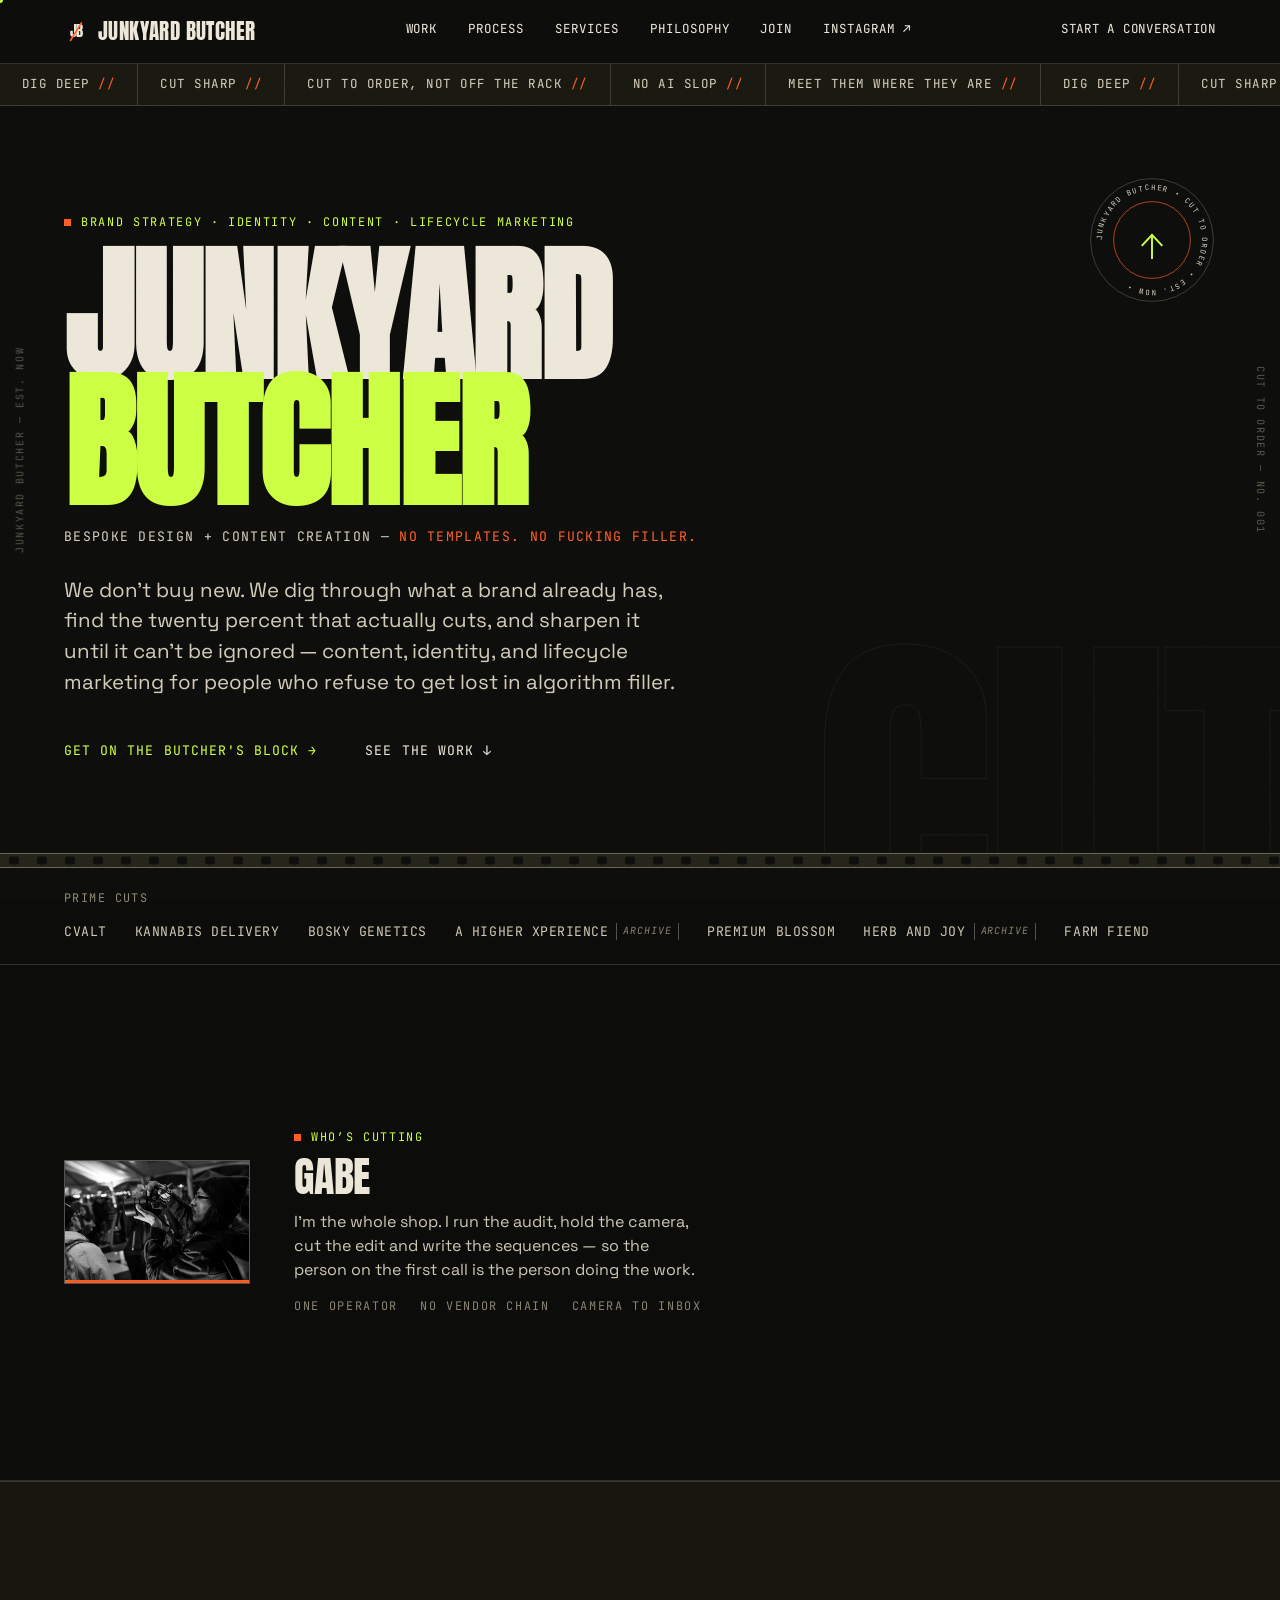
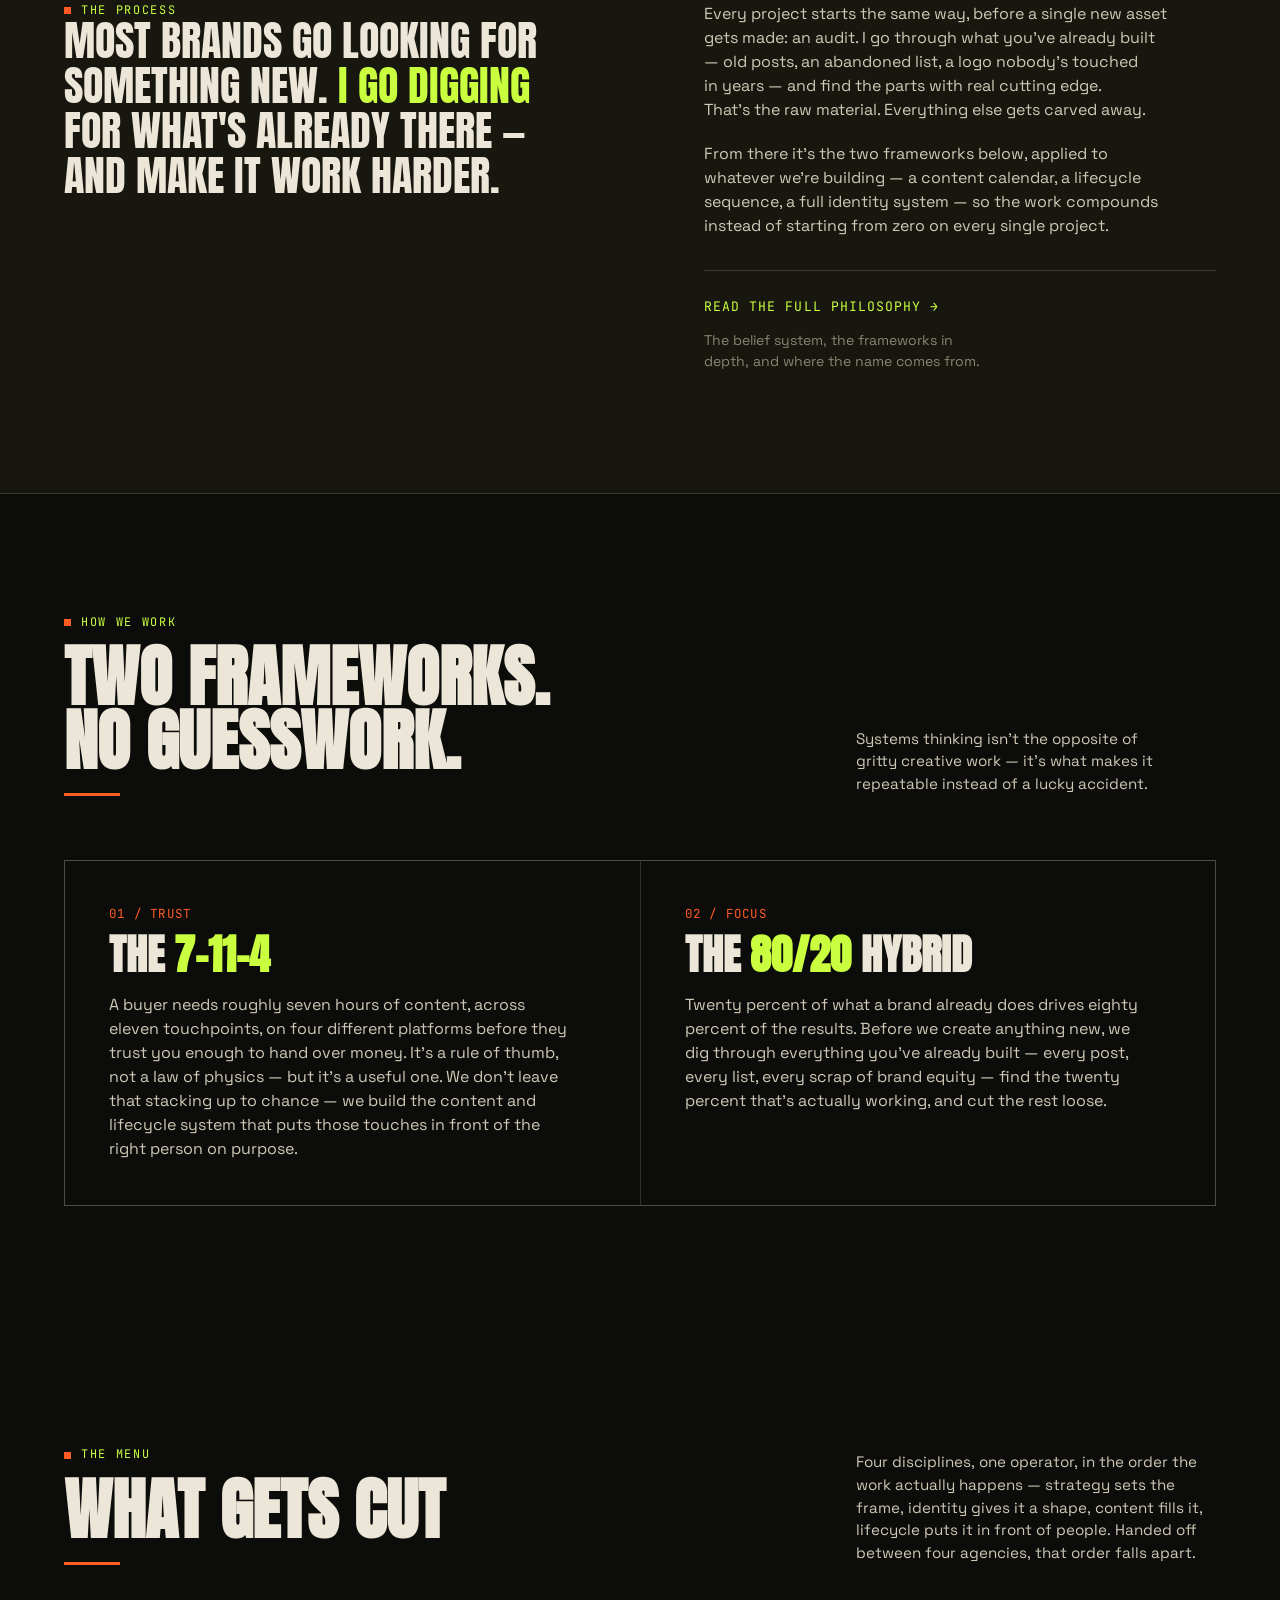
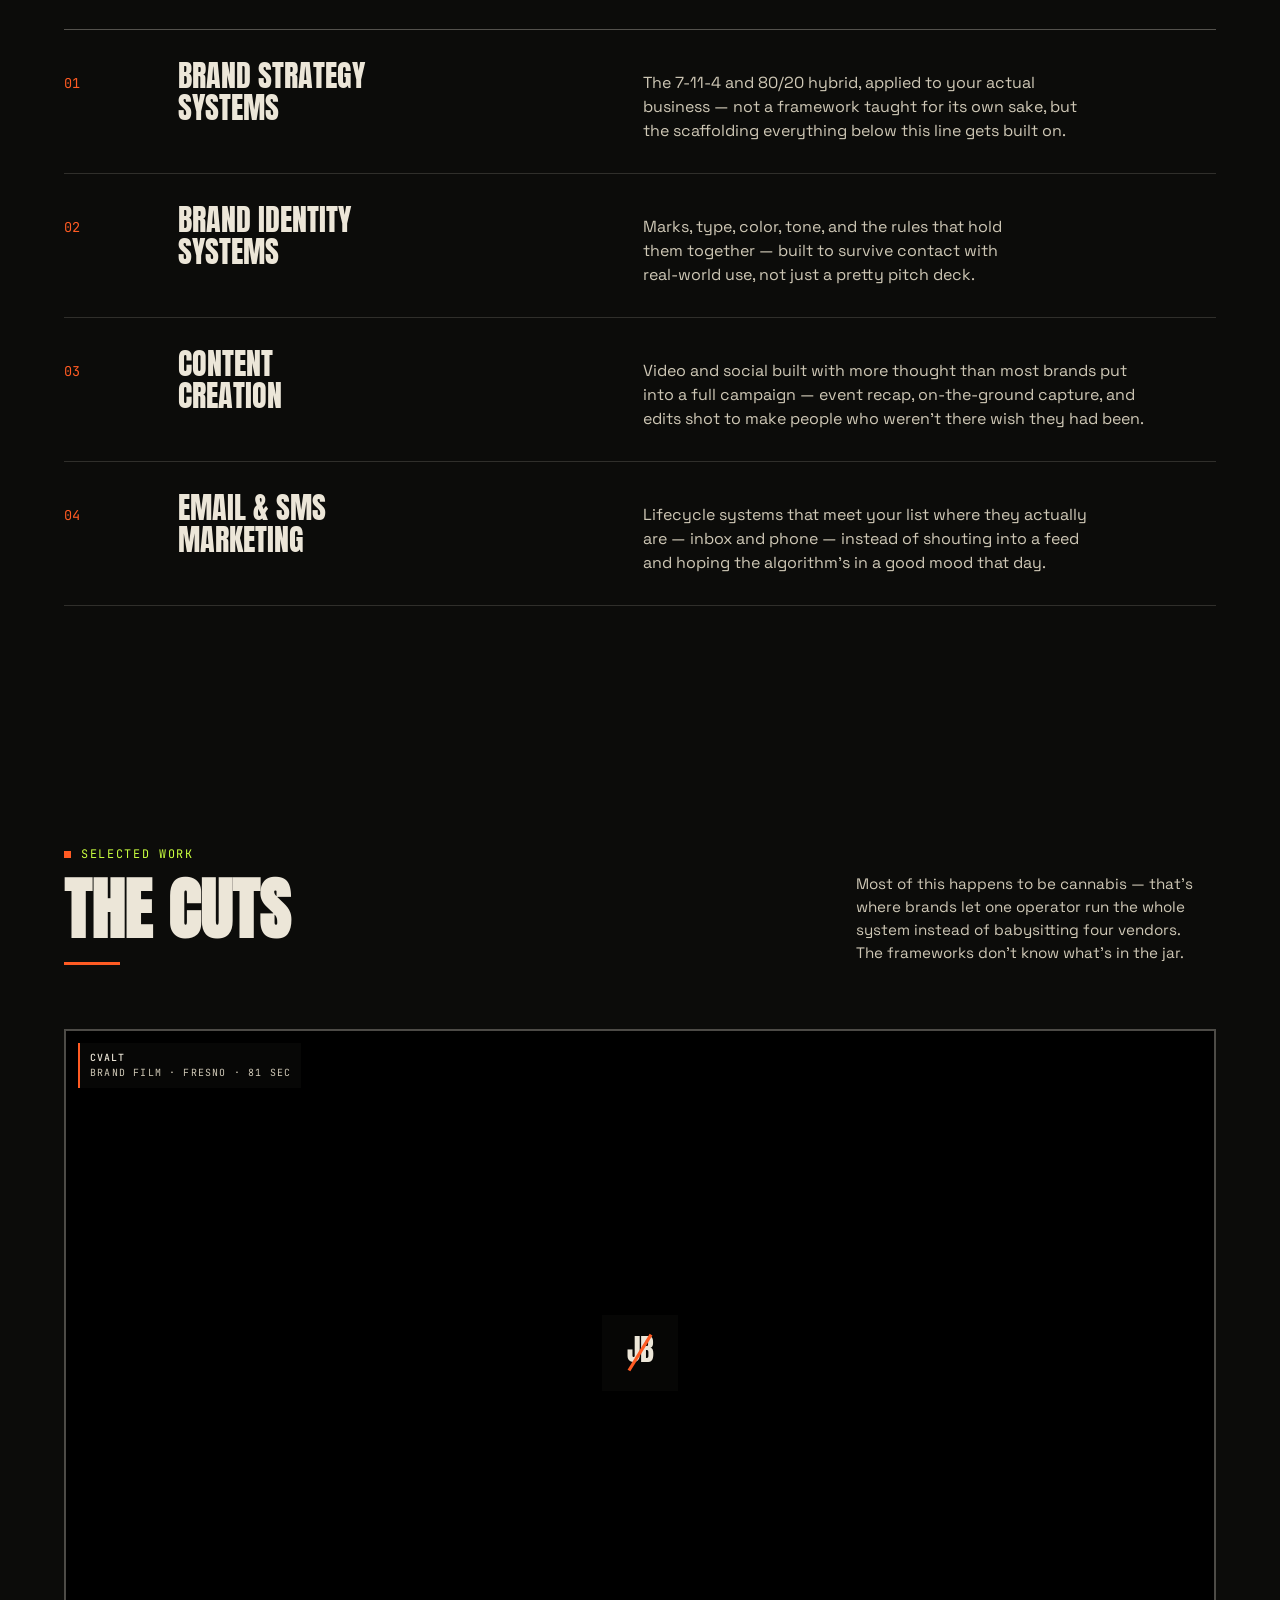
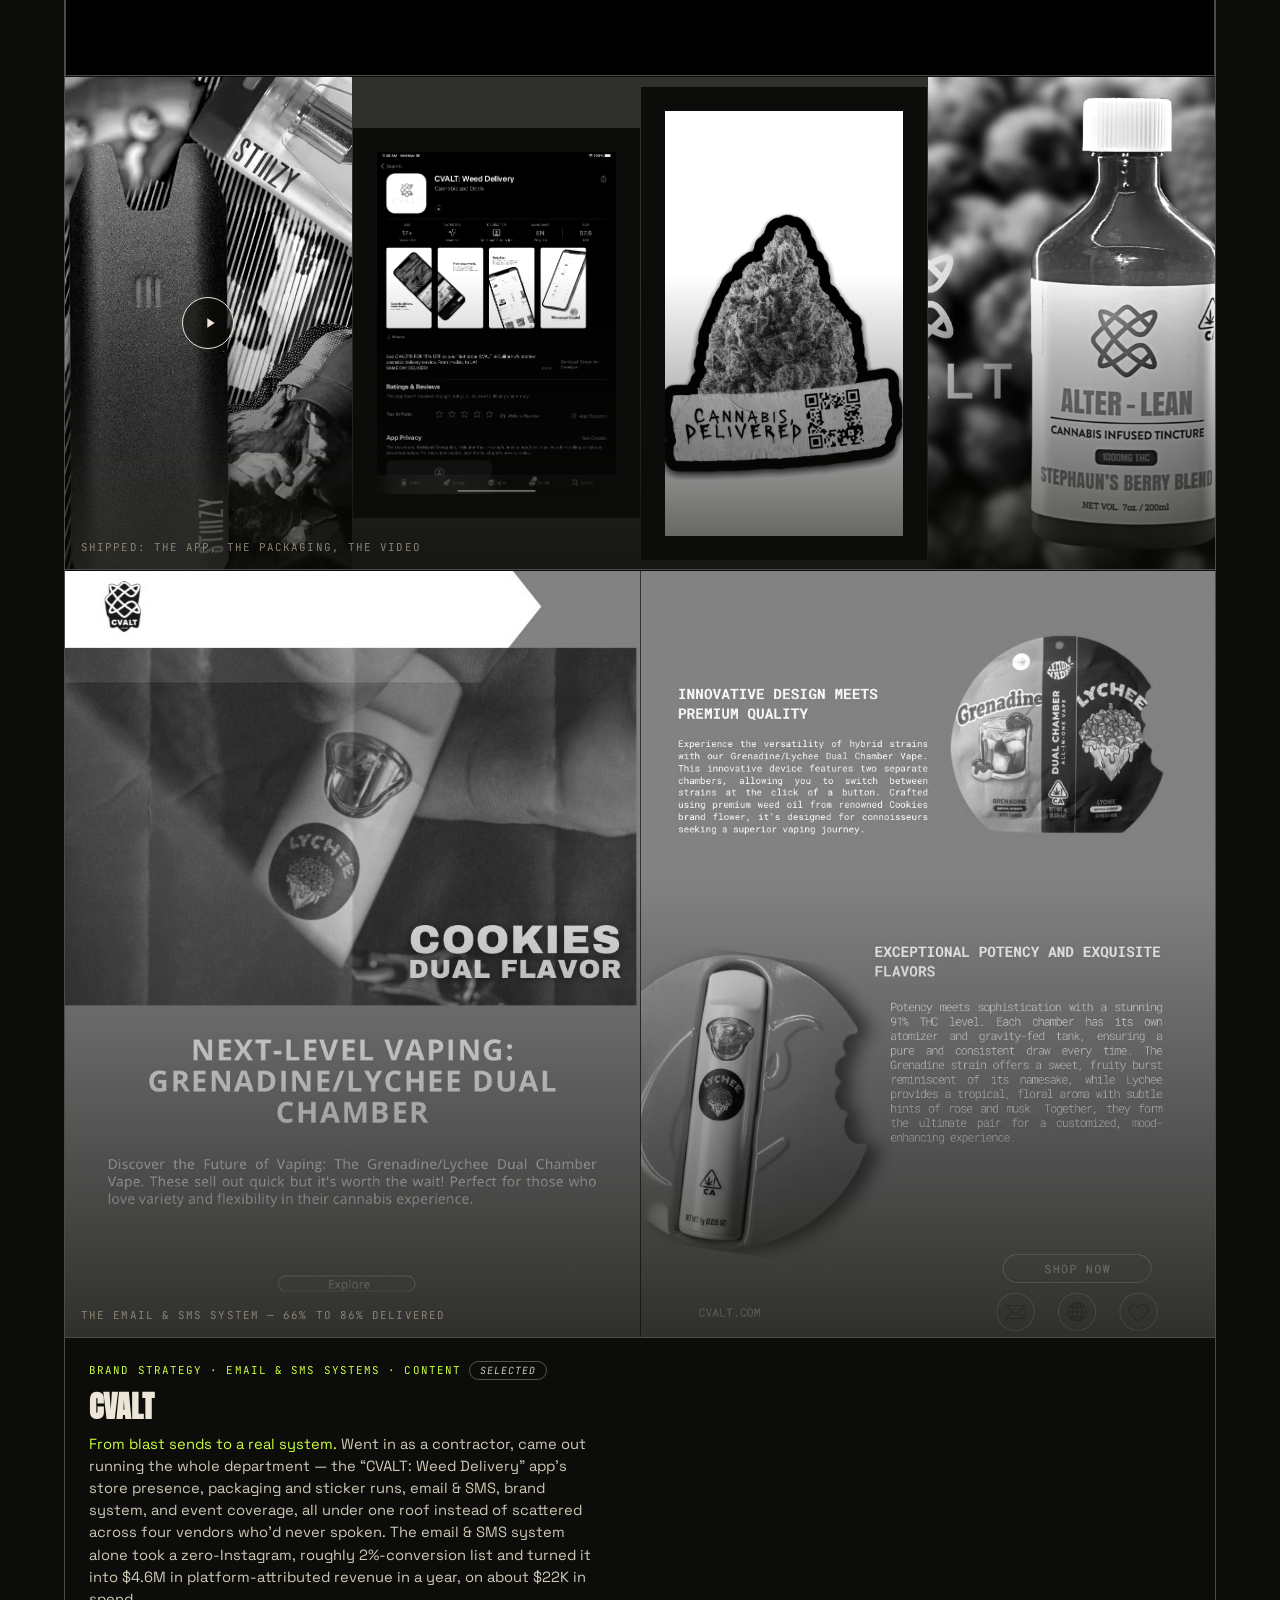
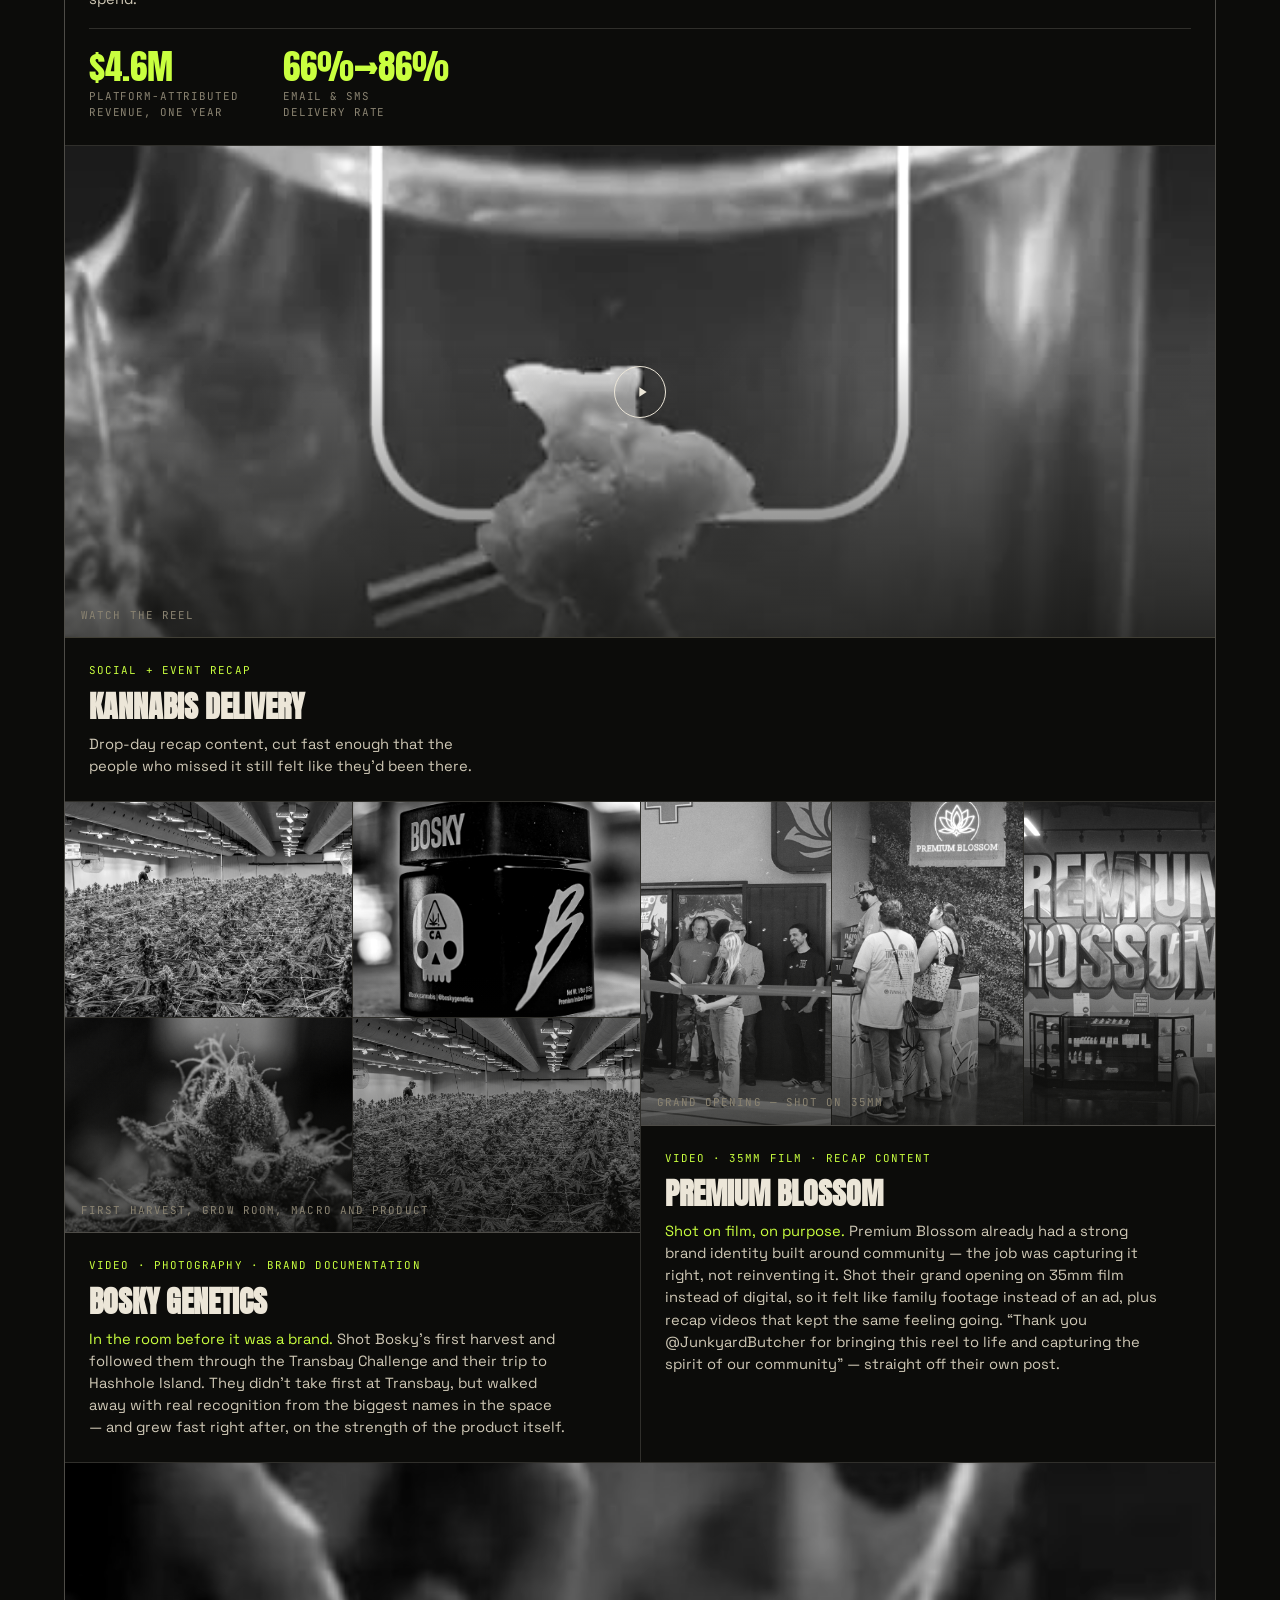
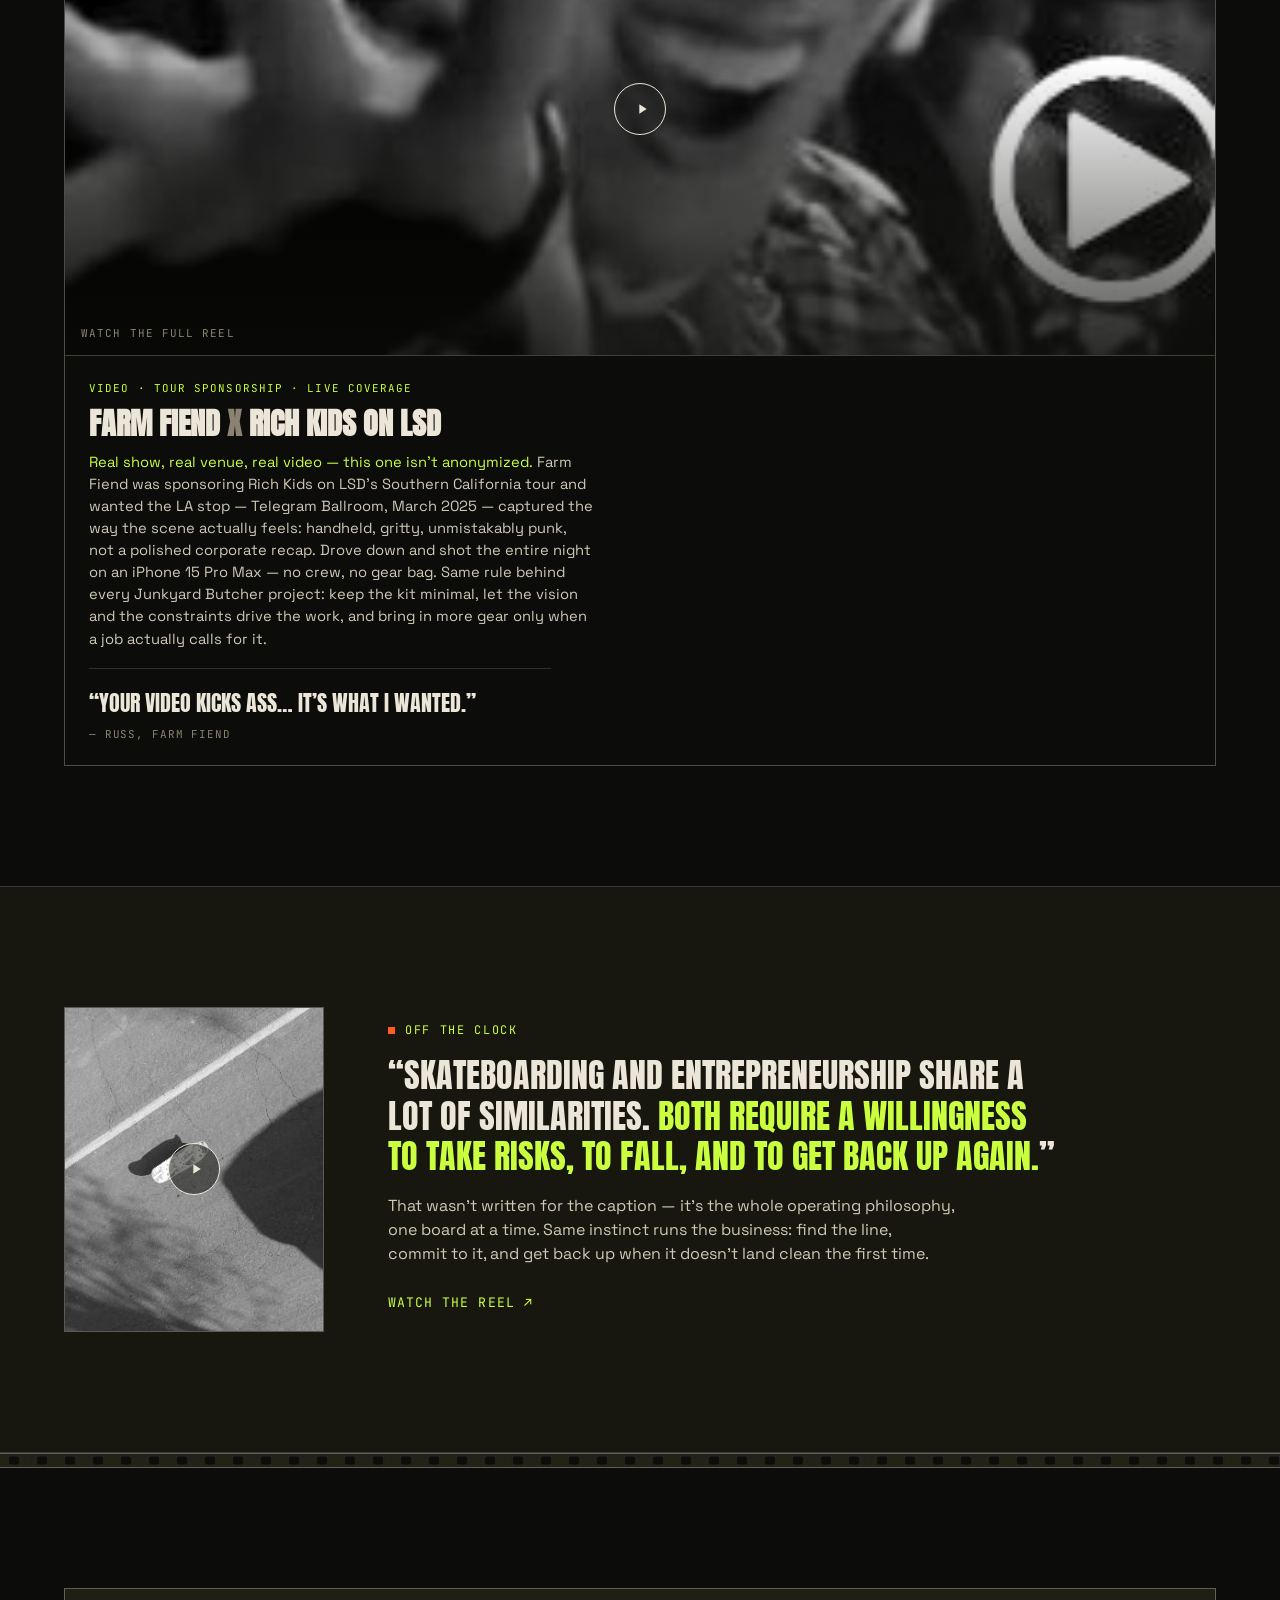
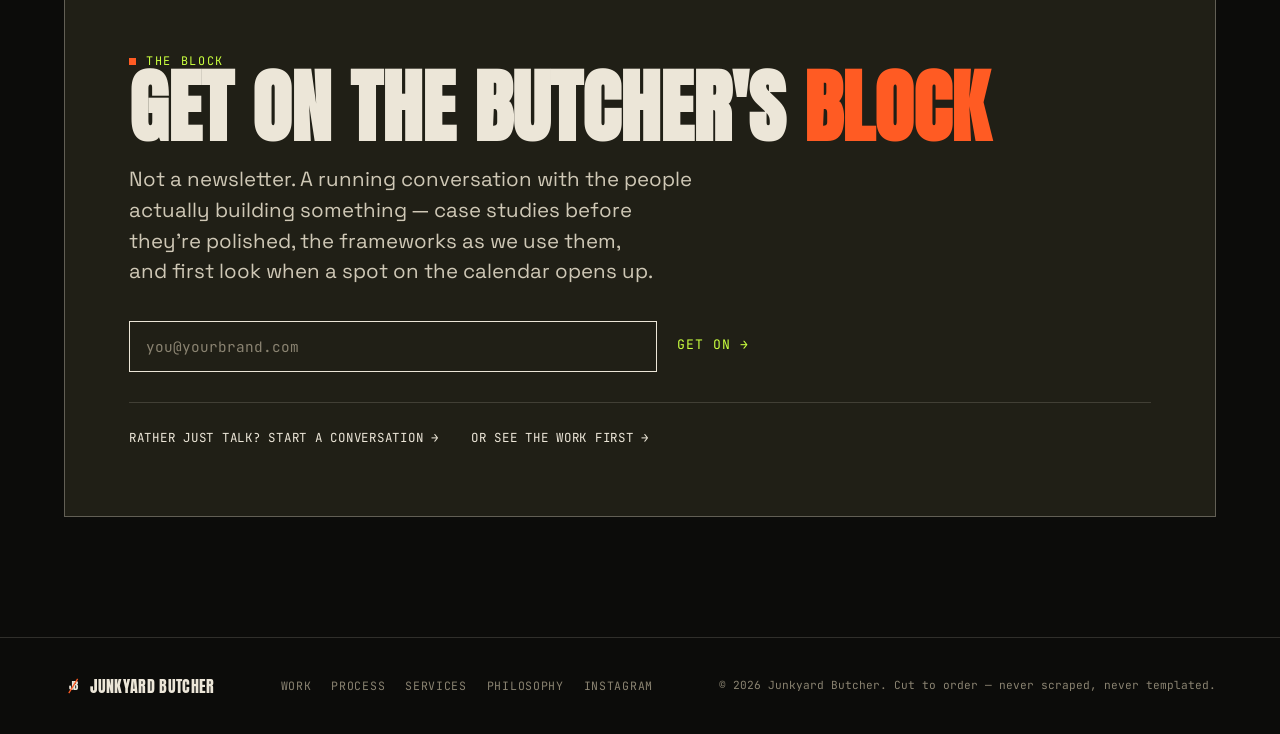
==== commit 5ff3355a: "Wire real Drive imagery into the work section: byline camera shot, CVALT email strip, Bosky 4-up, Pr" ====
--- a/index.html
+++ b/index.html
@@ -640,6 +640,9 @@
   .work-frame.ar-wide{ aspect-ratio:16/9; }
   .work-frame.ar-tall{ aspect-ratio:4/5; }
   .featured .work-frame{ aspect-ratio:21/9; }
+  @media (max-width:1000px){
+    .cvalt-collage{ grid-template-columns:1fr 1fr 1fr !important; }
+  }
   @media (max-width:760px){
     .cvalt-collage{ grid-template-columns:1fr 1fr !important; }
   }
@@ -706,19 +709,19 @@
   .byline{ border-bottom:1px solid var(--line); }
   .byline-grid{
     display:grid;
-    grid-template-columns:132px 1fr;
+    grid-template-columns:186px 1fr;
     gap:clamp(20px,4vw,44px);
     align-items:center;
     padding-block:clamp(28px,4vw,44px);
   }
   @media (max-width:620px){
-    .byline-grid{ grid-template-columns:92px 1fr; gap:20px; align-items:start; }
+    .byline-grid{ grid-template-columns:120px 1fr; gap:18px; align-items:start; }
   }
   .byline-frame{
     position:relative;
     border:1px solid var(--line-strong);
     overflow:hidden;
-    aspect-ratio:1/1;
+    aspect-ratio:3/2;          /* the working shot is landscape */
     max-width:100%;
   }
   .byline-frame img{
@@ -1335,8 +1338,9 @@
   <section class="byline">
     <div class="wrap byline-grid">
       <div class="byline-frame">
-        <img src="assets/gabe_portrait.jpg" alt="Gabe, the operator behind Junkyard Butcher"
-             width="900" height="900" loading="lazy">
+        <img src="assets/gabe_camera.jpg"
+             alt="Gabe shooting at an event, camera raised, shot by someone else"
+             width="720" height="493" loading="lazy" style="object-position:62% center;">
       </div>
       <div>
         <div class="eyebrow">Who&rsquo;s Cutting</div>
@@ -1514,6 +1518,17 @@
           </div>
           <span class="reel-tag" style="left:16px; bottom:14px;">Shipped: the app, the packaging, the video</span>
         </div>
+        <!-- The email & SMS system — the service behind the $4.6M line, and the one
+             the site had no picture of until now. -->
+        <div class="work-frame has-image" style="display:grid; grid-template-columns:1fr 1fr; gap:1px; background:var(--line); aspect-ratio:3/2; margin-top:1px;">
+          <div class="collage-tile cover">
+            <img src="assets/cvalt_email_1.jpg" alt="CVALT campaign email: Cookies dual-chamber vape launch" width="794" height="1123" loading="lazy" style="object-position:center top;">
+          </div>
+          <div class="collage-tile cover">
+            <img src="assets/cvalt_email_2.jpg" alt="CVALT campaign email: product detail and potency breakdown" width="794" height="1123" loading="lazy" style="object-position:center top;">
+          </div>
+          <span class="reel-tag" style="left:16px; bottom:14px;">The email &amp; SMS system &mdash; 66% to 86% delivered</span>
+        </div>
         <div class="work-body">
           <span class="work-tag">Brand Strategy &middot; Email &amp; SMS Systems &middot; Content <em class="mark-selected">Selected</em></span>
           <h3 class="work-client">CVALT</h3>
@@ -1569,7 +1584,13 @@
           <div class="collage-tile cover">
             <img src="assets/bosky_jar.jpg" alt="Bosky Genetics jar, product photography" width="700" height="934" loading="lazy">
           </div>
-          <span class="reel-tag" style="left:16px; bottom:14px;">Grow room + product photography</span>
+          <div class="collage-tile cover">
+            <img src="assets/bosky_macro.jpg" alt="Bosky Genetics macro: trichome detail on a finished flower" width="1400" height="933" loading="lazy">
+          </div>
+          <div class="collage-tile cover">
+            <img src="assets/bosky_harvest.jpg" alt="Bosky Genetics first licensed harvest, full canopy under lights" width="1400" height="788" loading="lazy">
+          </div>
+          <span class="reel-tag" style="left:16px; bottom:14px;">First harvest, grow room, macro and product</span>
         </div>
         <div class="work-body">
           <span class="work-tag">Video &middot; Photography &middot; Brand Documentation</span>
@@ -1589,10 +1610,18 @@
            crowd shot; third: candid customer-at-the-counter interaction. See
            junkyard-butcher-portfolio-case-studies.md for the full shot list. -->
       <article class="work-card span-3">
-        <!-- Drive link removed. Becomes a <jb-video> tile once the reel is encoded to R2. -->
-        <div class="work-frame ar-wide has-image is-pending">
-          <img src="assets/premium_blossom.jpg" alt="Premium Blossom recap reel, cover frame" width="507" height="900" loading="lazy">
-          <span class="reel-tag">Full reel &mdash; landing here shortly</span>
+        <!-- The three shots the old TODO asked for. Reel still to be encoded to R2. -->
+        <div class="work-frame ar-wide has-image" style="display:grid; grid-template-columns:1fr 1fr 1fr; gap:1px; background:var(--line);">
+          <div class="collage-tile cover">
+            <img src="assets/pb_ribbon.jpg" alt="Premium Blossom grand opening, ribbon cutting with staff and crowd" width="1400" height="928" loading="lazy">
+          </div>
+          <div class="collage-tile cover">
+            <img src="assets/pb_customer.jpg" alt="Premium Blossom customers at the counter on opening day" width="1400" height="928" loading="lazy">
+          </div>
+          <div class="collage-tile cover">
+            <img src="assets/pb_mural.jpg" alt="Premium Blossom interior mural" width="1400" height="928" loading="lazy">
+          </div>
+          <span class="reel-tag" style="left:16px; bottom:14px;">Grand opening &mdash; shot on 35mm</span>
         </div>
         <div class="work-body">
           <span class="work-tag">Video &middot; 35mm Film &middot; Recap Content</span>
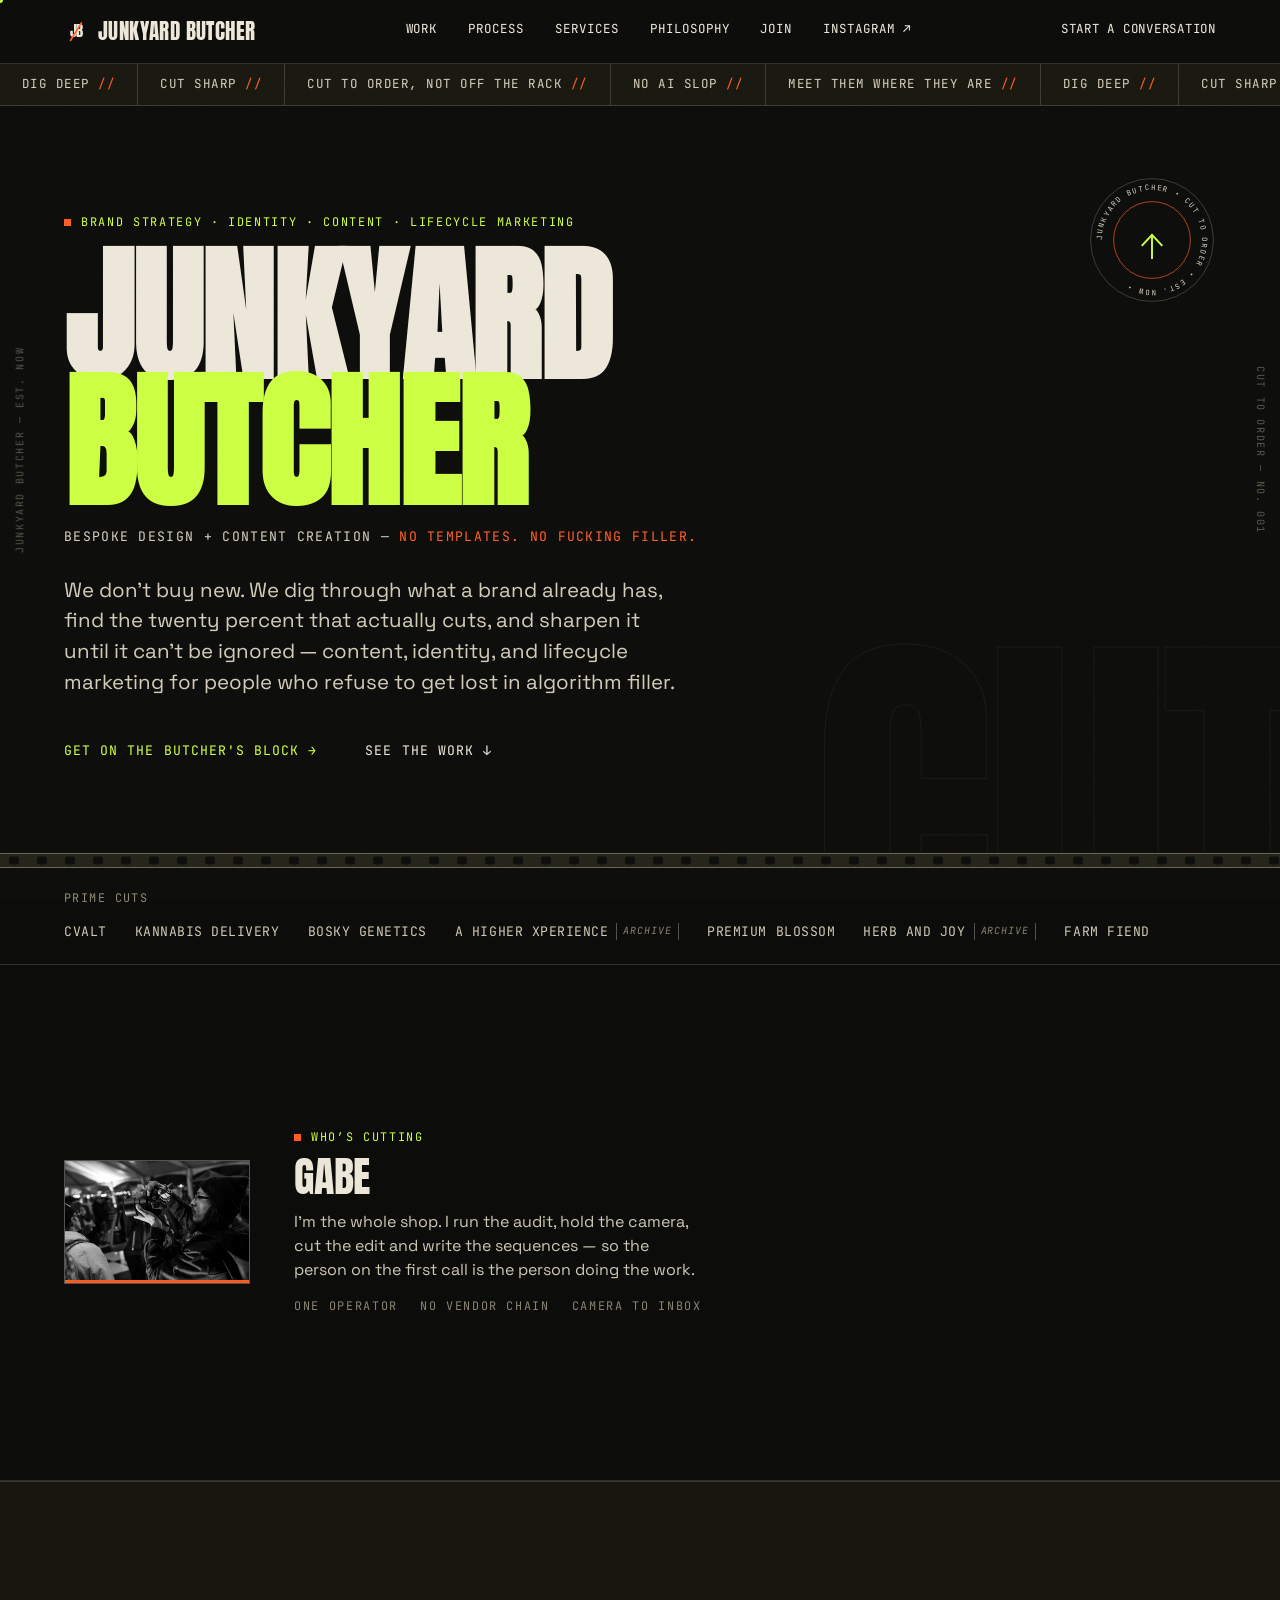
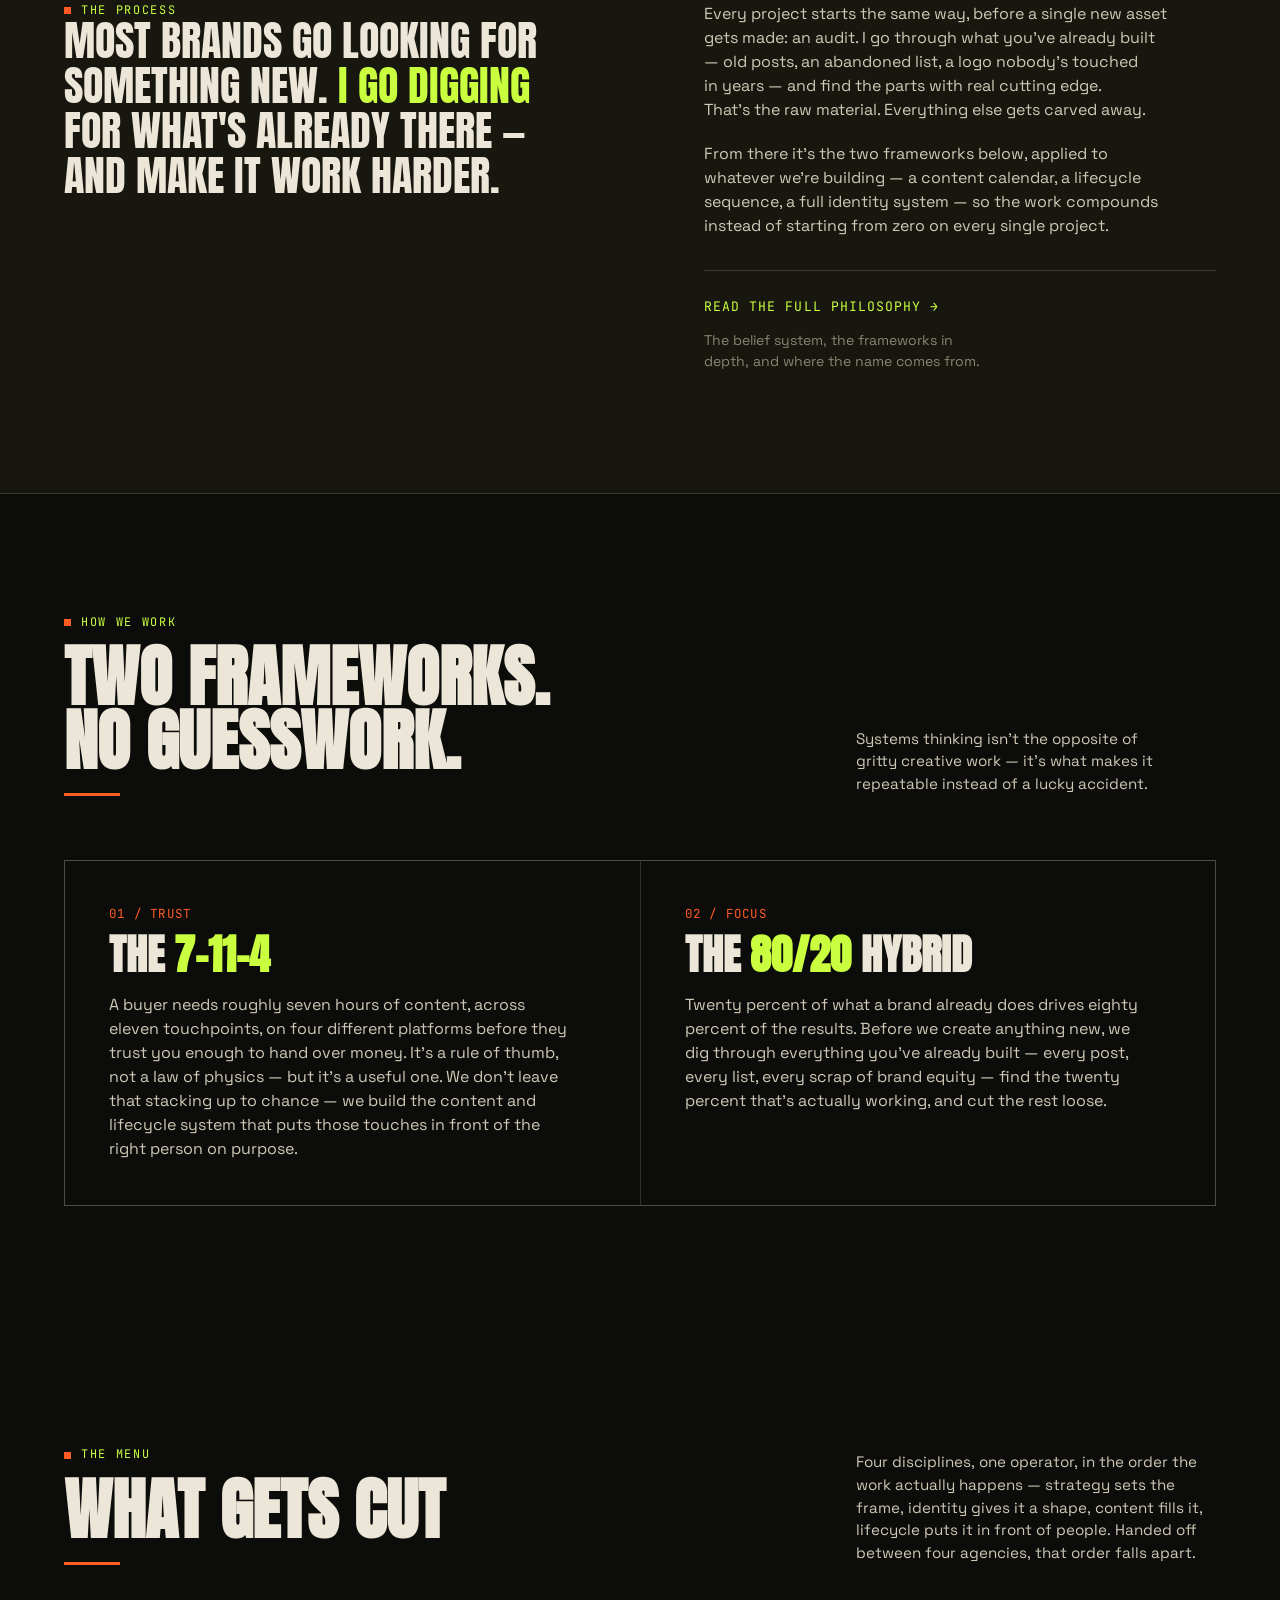
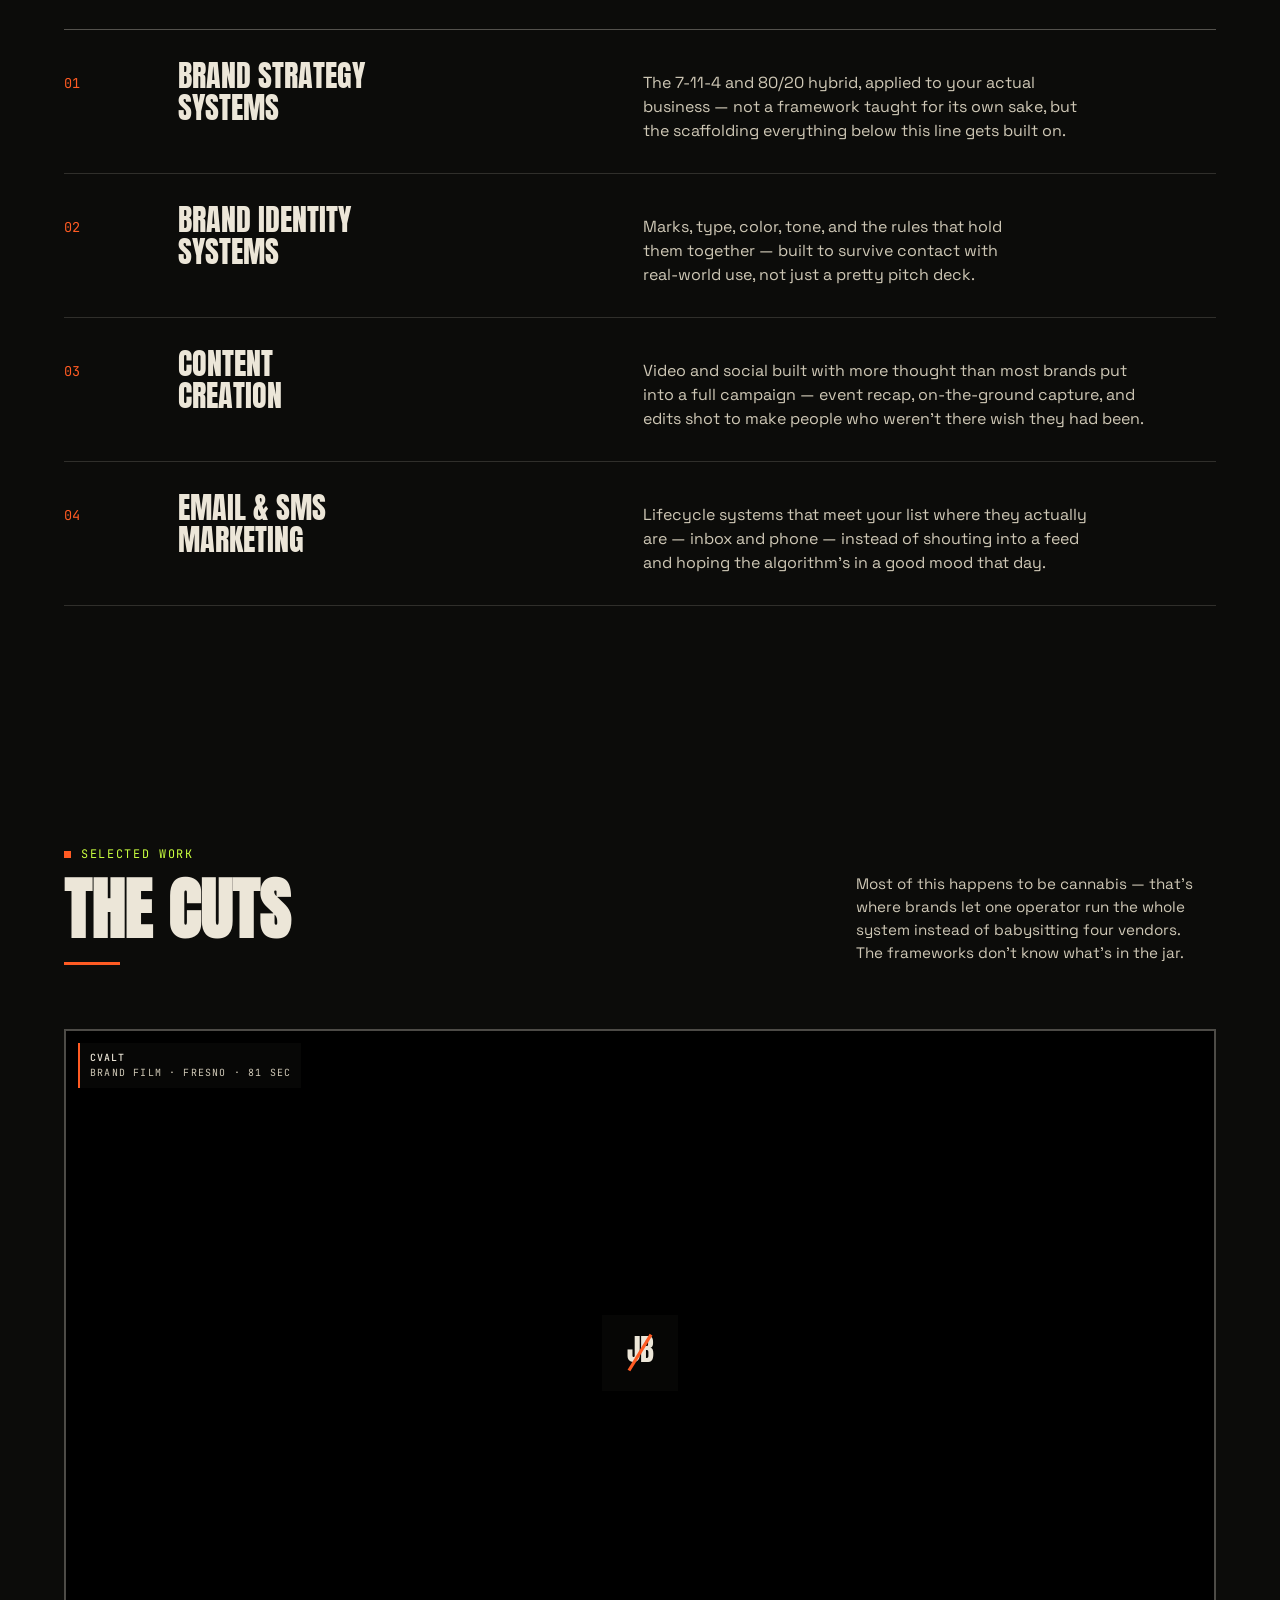
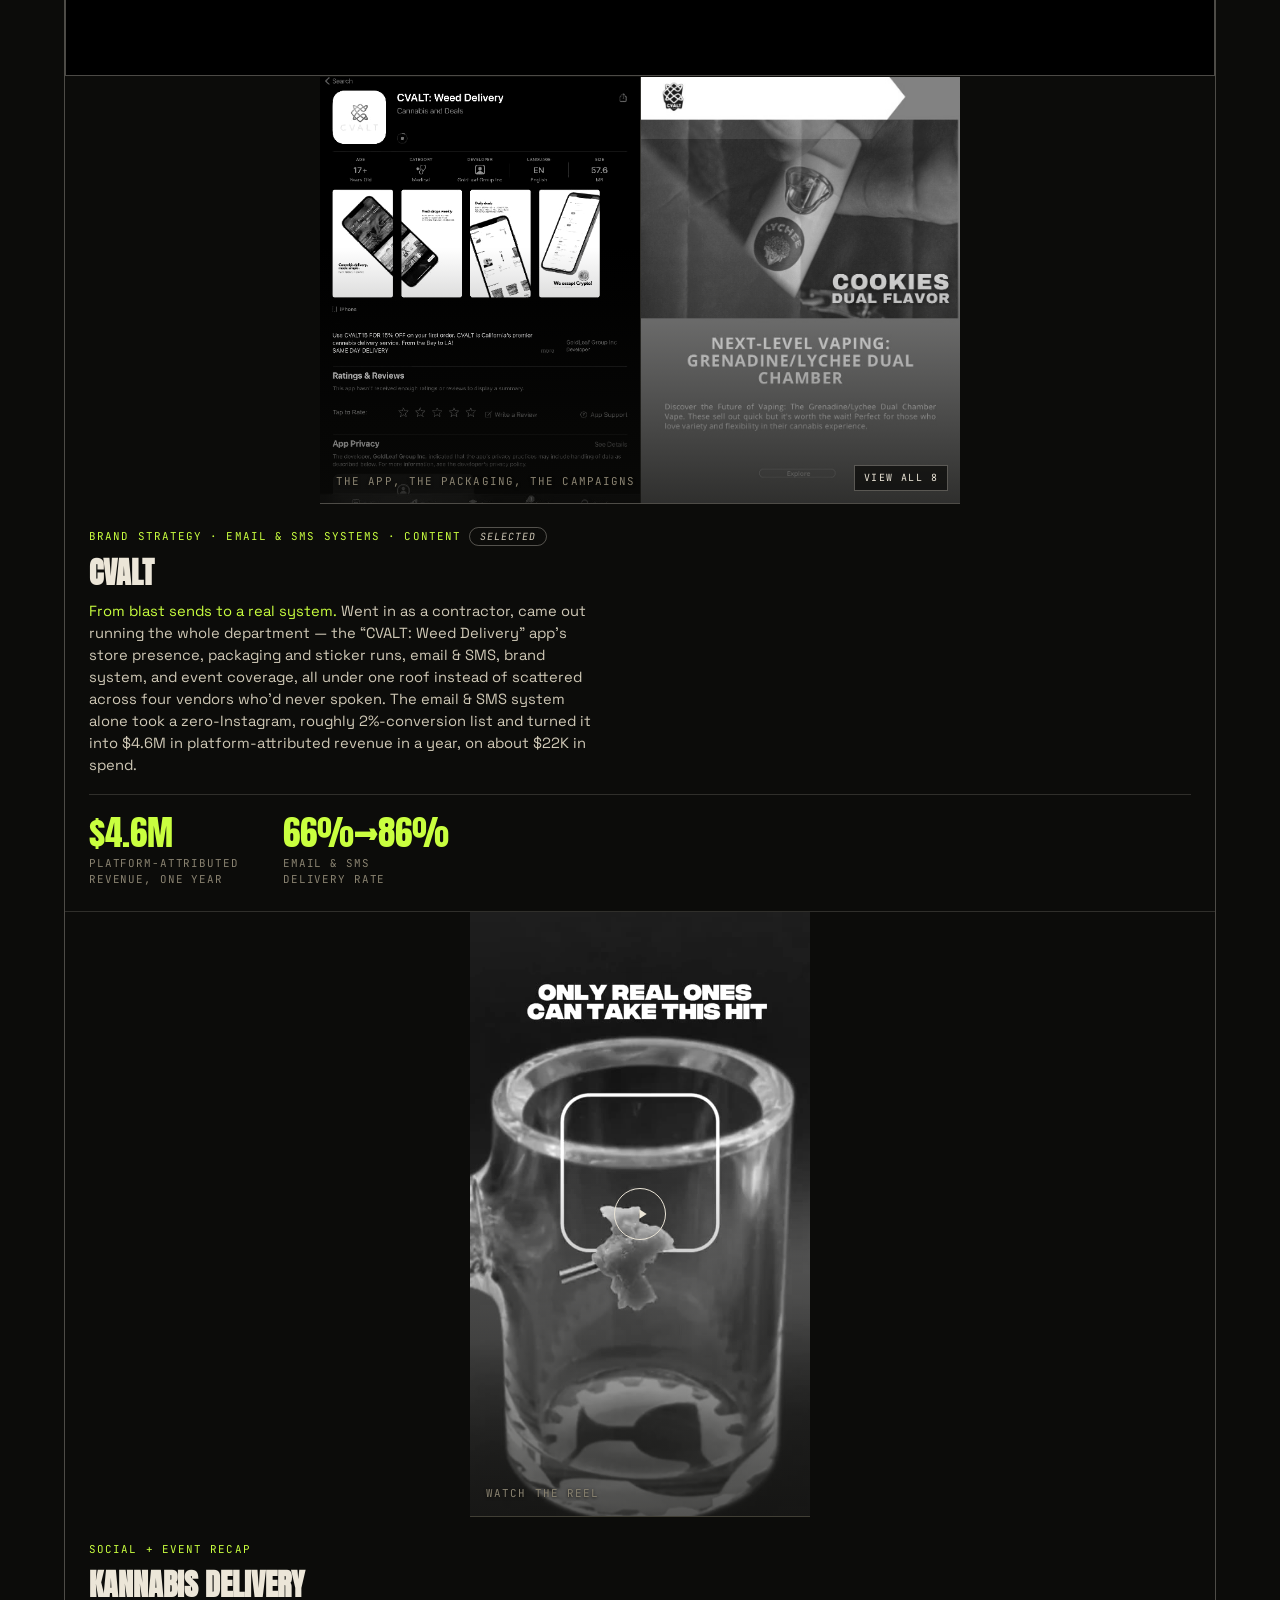
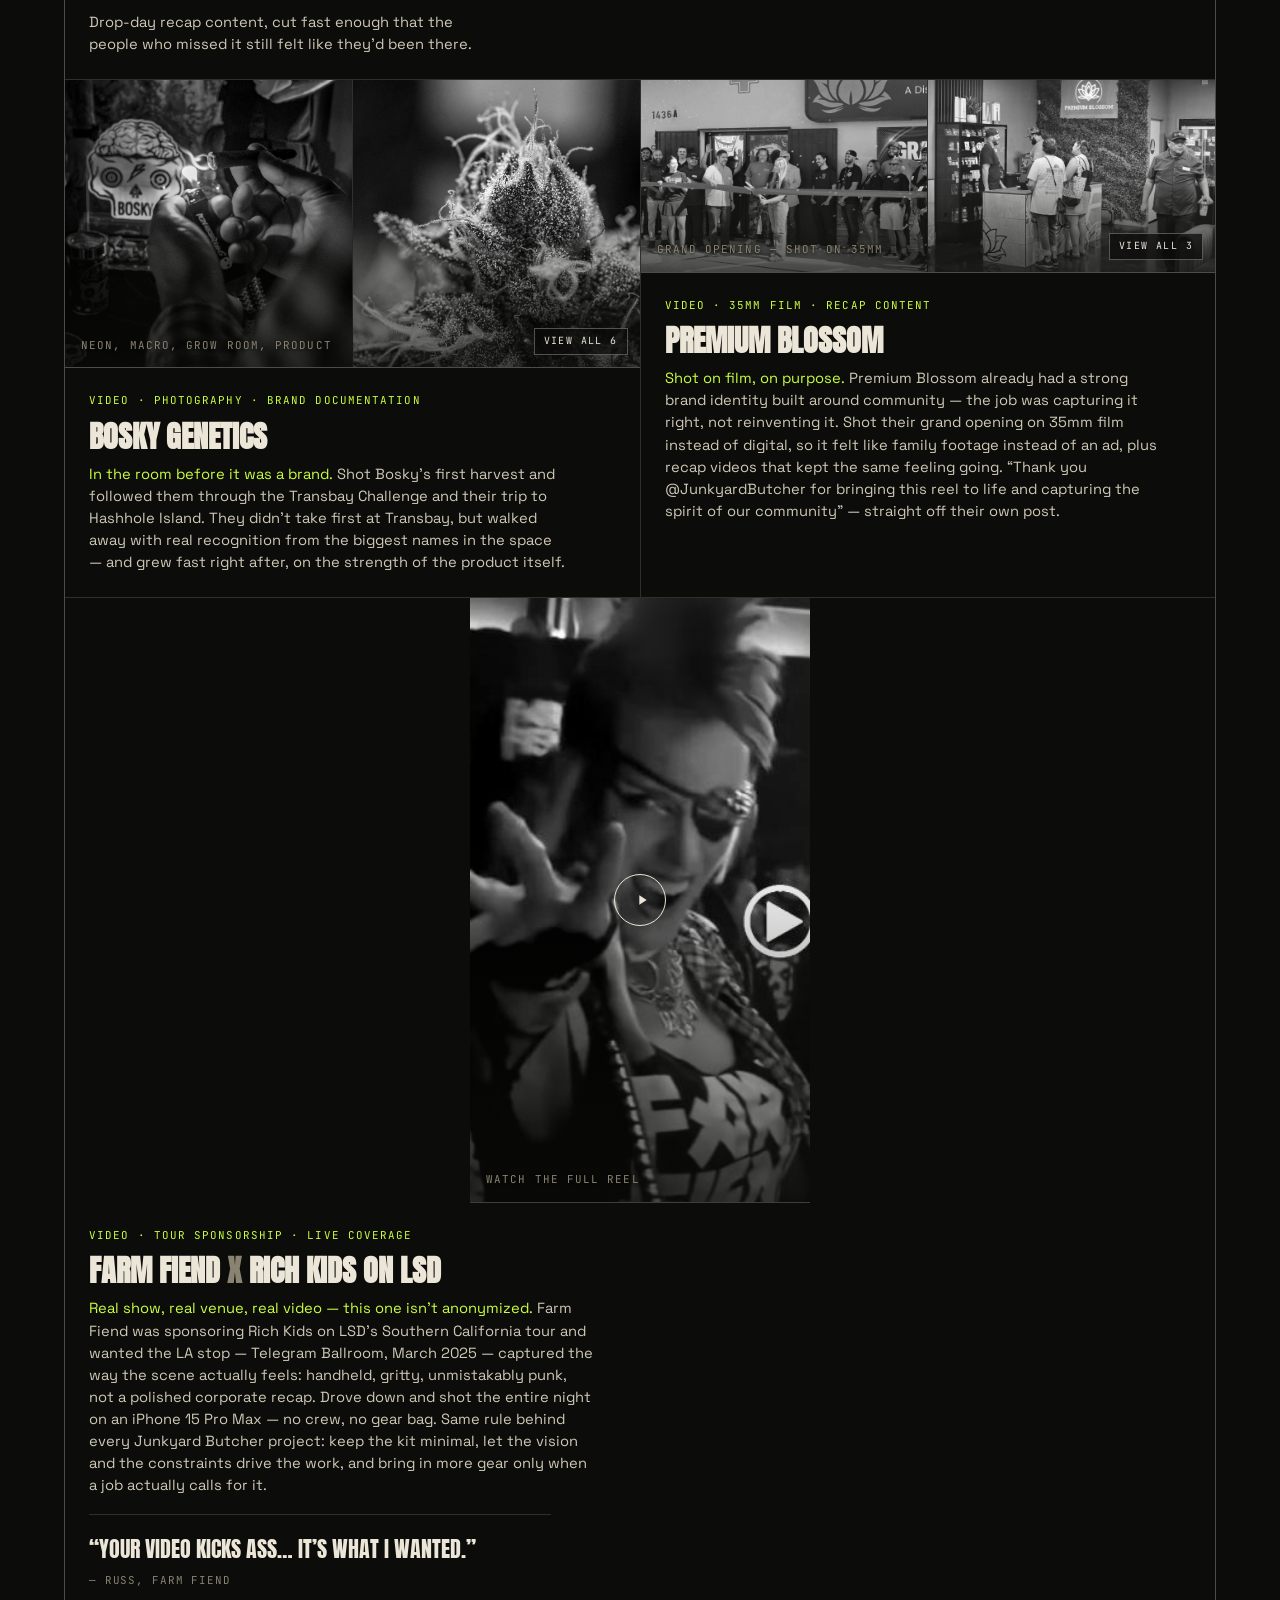
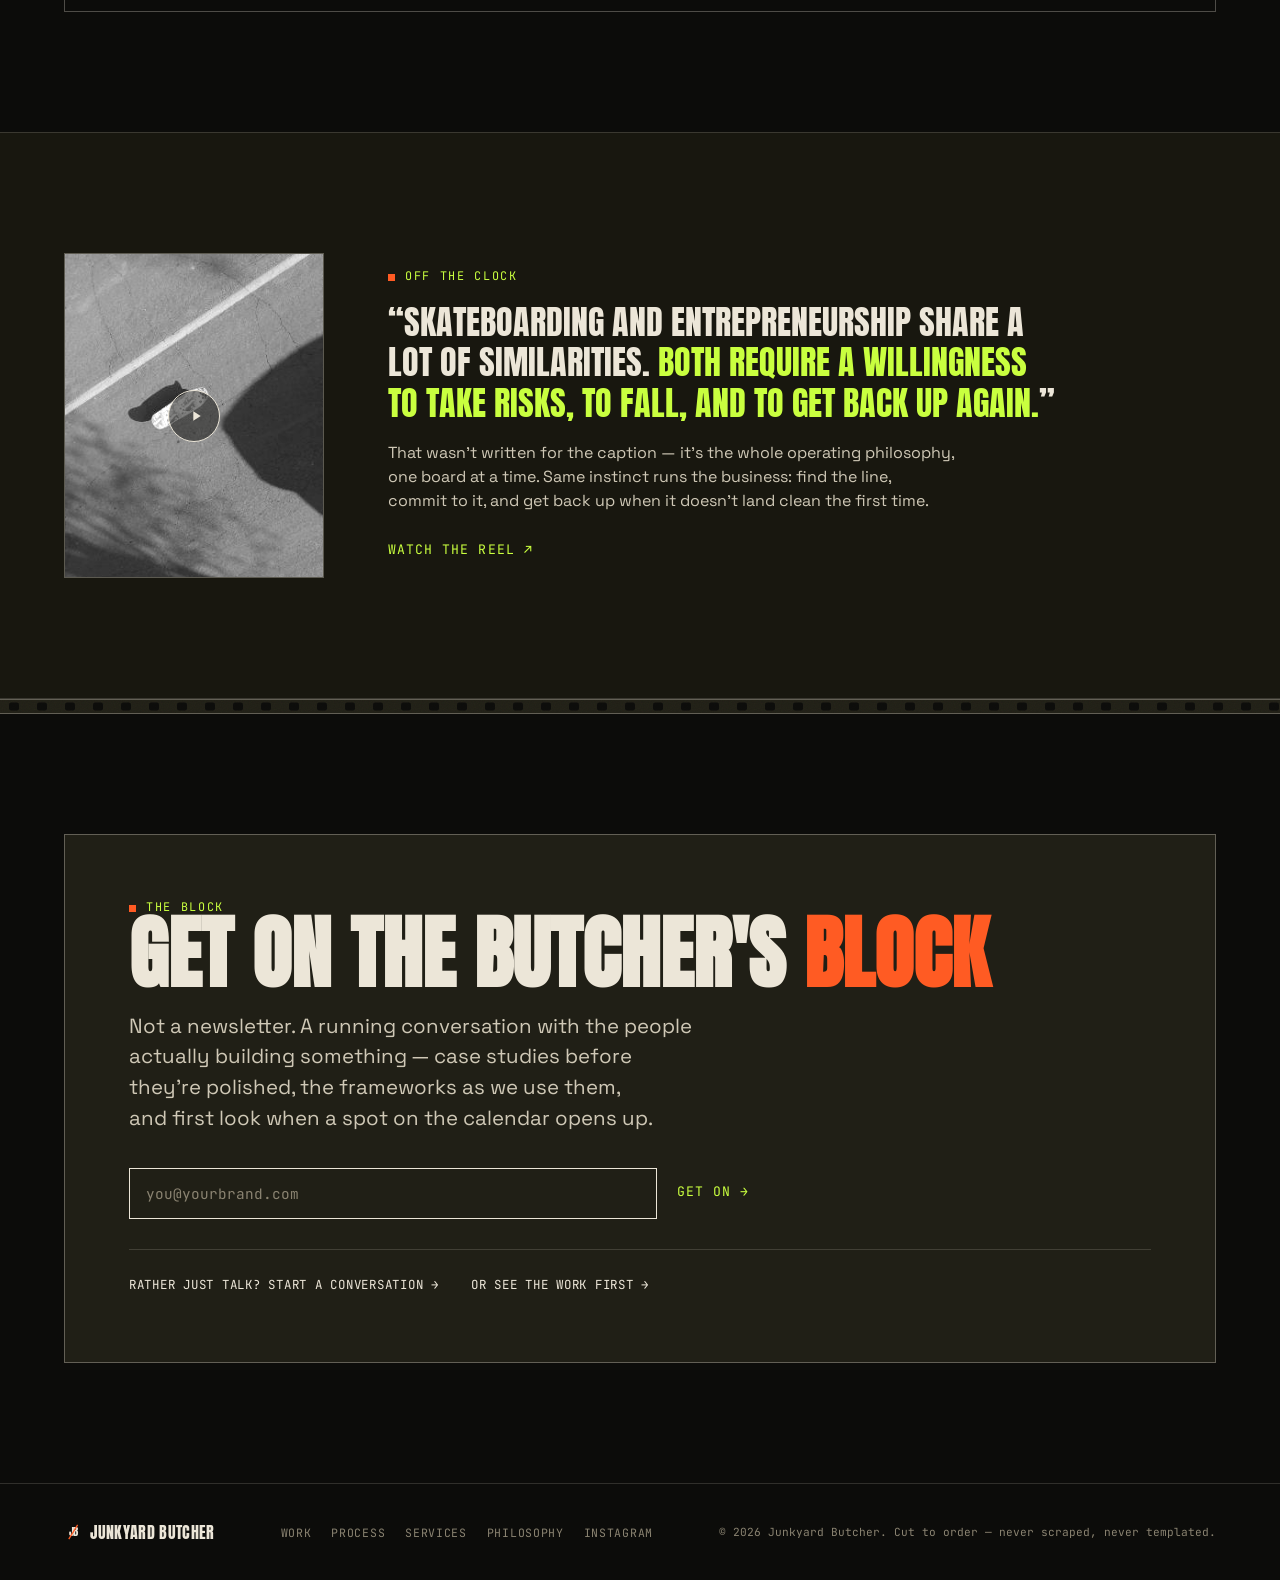
==== commit b89e56e6: "Galleries: one or two previews, the whole set in the album. Tiles match source orientation." ====
--- a/index.html
+++ b/index.html
@@ -637,15 +637,8 @@
     border-bottom:1px solid var(--line);
     overflow:hidden;
   }
-  .work-frame.ar-wide{ aspect-ratio:16/9; }
   .work-frame.ar-tall{ aspect-ratio:4/5; }
   .featured .work-frame{ aspect-ratio:21/9; }
-  @media (max-width:1000px){
-    .cvalt-collage{ grid-template-columns:1fr 1fr 1fr !important; }
-  }
-  @media (max-width:760px){
-    .cvalt-collage{ grid-template-columns:1fr 1fr !important; }
-  }
   .work-frame::before{
     content:"";
     position:absolute; inset:0;
@@ -700,10 +693,59 @@
     letter-spacing:0.1em;
     text-transform:uppercase;
     color:var(--smoke);
-  }
-  .work-frame.is-pending{ cursor:default; }
-  .work-frame.is-pending .reel-tag{ color:var(--smoke); }
-  .work-frame.is-pending img{ opacity:0.82; }
+    text-shadow:0 1px 3px rgba(12,12,10,.9);  /* bright frames ate this */
+  }
+
+  /* ============ GALLERY: one or two previews, the rest in the album ============
+     A card shows its strongest one or two frames, at the aspect ratio the
+     source photos actually are — landscape sets get landscape tiles, so
+     nothing gets cropped into a shape it was never shot in. The rest of the
+     brand set stays in the DOM as lightbox triggers but is never rendered;
+     clicking any preview opens the whole set. Short grid, complete album. */
+  .work-frame.gallery{
+    position:relative;
+    display:grid;
+    gap:1px;
+    background:var(--line);
+    grid-template-columns:1fr 1fr;
+    aspect-ratio:auto;               /* beats .featured .work-frame's 21/9 */
+  }
+  /* The TILE carries the shape, not the frame — so a card can go single
+     column on a phone without the whole strip collapsing to a slit. */
+  .gallery .collage-tile{ height:auto; width:auto; }
+  .gallery.g-sq   .collage-tile{ aspect-ratio:1/1; }   /* mixed orientation */
+  .gallery.g-wide .collage-tile{ aspect-ratio:3/2; }   /* landscape sets    */
+  .gallery.g-tall .collage-tile{ aspect-ratio:3/4; }   /* portrait sets     */
+  /* A full-bleed featured card is 1190px wide; two portrait tiles that wide
+     are 800px tall on their own. Matte them instead of cropping them. */
+  .gallery.inset{ width:100%; max-width:640px; margin-inline:auto; }
+  /* A 9:16 phone reel in a 21:9 frame shows a tenth of the shot. Matte it
+     and let the poster be the shape it was filmed in. */
+  .work-frame.reel-tall{
+    width:100%; max-width:340px; margin-inline:auto;
+    aspect-ratio:9/16;
+  }
+  @media (max-width:620px){
+    .work-frame.reel-tall{ max-width:100%; aspect-ratio:3/4; }
+  }
+  /* album-only members: in the set, never on the grid */
+  .tile-rest{ display:none !important; }
+  .gallery-more{
+    position:absolute; z-index:2; right:12px; bottom:12px;
+    pointer-events:none;                 /* the tiles are the click target */
+    font-family:var(--font-mono);
+    font-size:0.62rem; letter-spacing:0.14em; text-transform:uppercase;
+    color:var(--bone);
+    padding:5px 9px;
+    border:1px solid rgba(236,230,216,.32);
+    background:rgba(12,12,10,.74);
+    transition:border-color .2s ease, color .2s ease;
+  }
+  .work-card:hover .gallery-more{ border-color:var(--acid); color:var(--acid); }
+  /* one column on a phone — side by side these become letterbox slits */
+  @media (max-width:620px){
+    .work-frame.gallery{ grid-template-columns:1fr; }
+  }
 
   /* ============ BYLINE ============ */
   .byline{ border-bottom:1px solid var(--line); }
@@ -757,14 +799,7 @@
     margin:16px 0 0;
   }
 
-  .collage-tile.lightbox-trigger{
-    cursor:pointer;
-    background:var(--iron-2);
-    height:100%;
-    width:100%;
-  }
   .collage-tile.cover{ height:100%; width:100%; }
-  .collage-tile.lightbox-trigger img,
   .collage-tile.cover img{
     position:absolute; inset:0;
     max-width:none; max-height:none;
@@ -772,16 +807,6 @@
     object-fit:cover;
     padding:0;
   }
-  .collage-tile.lightbox-trigger .play{
-    position:absolute; top:50%; left:50%; transform:translate(-50%,-50%);
-    z-index:1;
-    background:rgba(12,12,10,0.55);
-  }
-  .collage-tile.lightbox-trigger:hover .play,
-  .collage-tile.lightbox-trigger:focus-visible .play{
-    border-color:var(--acid); color:var(--acid);
-  }
-  .collage-tile.lightbox-trigger:focus-visible{ outline:2px solid var(--acid); outline-offset:-2px; }
   [data-lightbox-video], [data-lightbox-external]{ cursor:pointer; }
   .work-frame[data-lightbox-video]:focus-visible,
   .work-frame[data-lightbox-external]:focus-visible{ outline:2px solid var(--acid); outline-offset:-2px; }
@@ -1498,36 +1523,28 @@
              data-tags="Brand film &middot; Fresno &middot; 81 sec"
              data-label="Play the CVALT brand film">
         </div>
-        <div class="work-frame has-image cvalt-collage" style="display:grid; grid-template-columns:1fr 1fr 1fr 1fr; gap:1px; background:var(--line);">
-          <div class="collage-tile lightbox-trigger" role="button" tabindex="0"
-               data-lightbox-video="assets/cvalt_reel.mp4" data-lightbox-poster="assets/cvalt_reel_poster.jpg"
-               data-lightbox-caption="CVALT — brand video, cut for the app launch." aria-label="Play the CVALT brand video">
-            <img src="assets/cvalt_reel_poster.jpg" alt="CVALT brand video, cover frame" width="540" height="958" loading="lazy">
-            <span class="play" aria-hidden="true">
-              <svg viewBox="0 0 24 24" fill="currentColor"><path d="M8 5v14l11-7z"/></svg>
-            </span>
-          </div>
-          <div class="collage-tile">
+        <!-- Six workstreams don't fit on a grid. Two previews carry the card;
+             the album carries the scope. -->
+        <div class="work-frame has-image gallery inset g-tall">
+          <div class="collage-tile cover">
             <img src="assets/cvalt_app.jpg" alt="CVALT: Weed Delivery app store listing" width="503" height="720" loading="lazy">
           </div>
-          <div class="collage-tile">
-            <img src="assets/cvalt_sticker.jpg" alt="Cannabis, Delivered sticker design produced for CVALT" width="562" height="1000" loading="lazy">
-          </div>
-          <div class="collage-tile cover">
-            <img src="assets/cvalt_alterlean.jpg" alt="Alter-Lean cannabis tincture, product packaging shot for CVALT" width="700" height="700" loading="lazy" style="object-position:70% center;">
-          </div>
-          <span class="reel-tag" style="left:16px; bottom:14px;">Shipped: the app, the packaging, the video</span>
-        </div>
-        <!-- The email & SMS system — the service behind the $4.6M line, and the one
-             the site had no picture of until now. -->
-        <div class="work-frame has-image" style="display:grid; grid-template-columns:1fr 1fr; gap:1px; background:var(--line); aspect-ratio:3/2; margin-top:1px;">
           <div class="collage-tile cover">
             <img src="assets/cvalt_email_1.jpg" alt="CVALT campaign email: Cookies dual-chamber vape launch" width="794" height="1123" loading="lazy" style="object-position:center top;">
           </div>
-          <div class="collage-tile cover">
-            <img src="assets/cvalt_email_2.jpg" alt="CVALT campaign email: product detail and potency breakdown" width="794" height="1123" loading="lazy" style="object-position:center top;">
-          </div>
-          <span class="reel-tag" style="left:16px; bottom:14px;">The email &amp; SMS system &mdash; 66% to 86% delivered</span>
+          <div class="tile-rest" data-lightbox-video="assets/cvalt_reel.mp4" data-lightbox-poster="assets/cvalt_reel_poster.jpg"
+               data-lightbox-caption="CVALT &mdash; brand video, cut for the app launch."></div>
+          <div class="tile-rest" data-lightbox-image="assets/cvalt_email_2.jpg"
+               data-lightbox-caption="CVALT campaign email: product detail and potency breakdown."></div>
+          <div class="tile-rest" data-lightbox-image="assets/cvalt_wcc.jpg"
+               data-lightbox-caption="CVALT &times; West Coast Cure &mdash; same-day delivery ad creative."></div>
+          <div class="tile-rest" data-lightbox-image="assets/cvalt_sticker.jpg"
+               data-lightbox-caption="&ldquo;Cannabis, Delivered&rdquo; sticker run produced for CVALT."></div>
+          <div class="tile-rest" data-lightbox-image="assets/cvalt_alterlean.jpg"
+               data-lightbox-caption="Alter-Lean cannabis tincture &mdash; packaging and product shot."></div>
+          <div class="tile-rest" data-lightbox-image="assets/cvalt_floracal.jpg"
+               data-lightbox-caption="Floracal Farms pre-roll &mdash; product photography for the CVALT catalog."></div>
+          <span class="reel-tag">The app, the packaging, the campaigns</span>
         </div>
         <div class="work-body">
           <span class="work-tag">Brand Strategy &middot; Email &amp; SMS Systems &middot; Content <em class="mark-selected">Selected</em></span>
@@ -1554,7 +1571,7 @@
       </article>
 
       <article class="work-card featured">
-        <div class="work-frame ar-wide has-image" role="button" tabindex="0"
+        <div class="work-frame reel-tall has-image" role="button" tabindex="0"
              data-lightbox-video="assets/kannabis_reel.mp4" data-lightbox-poster="assets/kannabis_reel_poster.jpg"
              data-lightbox-caption="Kannabis Delivery — interactive drop-day reel." aria-label="Play the Kannabis Delivery reel">
           <img src="assets/kannabis_reel_poster.jpg" alt="Kannabis Delivery interactive reel, cover frame" width="540" height="960" loading="lazy">
@@ -1577,20 +1594,22 @@
            swap it in as a lightbox video the way CVALT and Kannabis Delivery use one — it belongs
            on this card more than the two static images do. -->
       <article class="work-card span-3">
-        <div class="work-frame has-image" style="display:grid; grid-template-columns:1fr 1fr; gap:1px; background:var(--line); aspect-ratio:4/3;">
+        <div class="work-frame has-image gallery g-sq">
           <div class="collage-tile cover">
-            <img src="assets/bosky_genetics.jpg" alt="Bosky Genetics grow room, first harvest, worker inspecting the canopy" width="1000" height="562" loading="lazy" style="object-position:25% 38%;">
-          </div>
-          <div class="collage-tile cover">
-            <img src="assets/bosky_jar.jpg" alt="Bosky Genetics jar, product photography" width="700" height="934" loading="lazy">
+            <img src="assets/bosky_neon.jpg" alt="Bosky Genetics product under the neon skull sign" width="933" height="1400" loading="lazy" style="object-position:center 40%;">
           </div>
           <div class="collage-tile cover">
             <img src="assets/bosky_macro.jpg" alt="Bosky Genetics macro: trichome detail on a finished flower" width="1400" height="933" loading="lazy">
           </div>
-          <div class="collage-tile cover">
-            <img src="assets/bosky_harvest.jpg" alt="Bosky Genetics first licensed harvest, full canopy under lights" width="1400" height="788" loading="lazy">
-          </div>
-          <span class="reel-tag" style="left:16px; bottom:14px;">First harvest, grow room, macro and product</span>
+          <div class="tile-rest" data-lightbox-image="assets/bosky_harvest.jpg"
+               data-lightbox-caption="Bosky Genetics &mdash; first licensed harvest, full canopy under lights."></div>
+          <div class="tile-rest" data-lightbox-image="assets/bosky_grow2.jpg"
+               data-lightbox-caption="Bosky Genetics &mdash; finished tops, days off the harvest."></div>
+          <div class="tile-rest" data-lightbox-image="assets/bosky_genetics.jpg"
+               data-lightbox-caption="Bosky Genetics &mdash; grow room, first harvest, inspecting the canopy."></div>
+          <div class="tile-rest" data-lightbox-image="assets/bosky_jar.jpg"
+               data-lightbox-caption="Bosky Genetics &mdash; jar, product photography."></div>
+          <span class="reel-tag">Neon, macro, grow room, product</span>
         </div>
         <div class="work-body">
           <span class="work-tag">Video &middot; Photography &middot; Brand Documentation</span>
@@ -1604,24 +1623,19 @@
         </div>
       </article>
 
-      <!-- TODO: swap this single-frame reel tile for a 3-image collage (same pattern as the
-           CVALT card above) once the photo exports land — hero: candid toss/celebration shot at
-           the counter with the "Harvest Market 2026" screen behind it; second: ribbon-cutting
-           crowd shot; third: candid customer-at-the-counter interaction. See
-           junkyard-butcher-portfolio-case-studies.md for the full shot list. -->
       <article class="work-card span-3">
-        <!-- The three shots the old TODO asked for. Reel still to be encoded to R2. -->
-        <div class="work-frame ar-wide has-image" style="display:grid; grid-template-columns:1fr 1fr 1fr; gap:1px; background:var(--line);">
+        <!-- Every frame here is 3:2 off the film scan, so the tiles are 3:2 too.
+             Reel still to be encoded to R2. -->
+        <div class="work-frame has-image gallery g-wide">
           <div class="collage-tile cover">
             <img src="assets/pb_ribbon.jpg" alt="Premium Blossom grand opening, ribbon cutting with staff and crowd" width="1400" height="928" loading="lazy">
           </div>
           <div class="collage-tile cover">
             <img src="assets/pb_customer.jpg" alt="Premium Blossom customers at the counter on opening day" width="1400" height="928" loading="lazy">
           </div>
-          <div class="collage-tile cover">
-            <img src="assets/pb_mural.jpg" alt="Premium Blossom interior mural" width="1400" height="928" loading="lazy">
-          </div>
-          <span class="reel-tag" style="left:16px; bottom:14px;">Grand opening &mdash; shot on 35mm</span>
+          <div class="tile-rest" data-lightbox-image="assets/pb_mural.jpg"
+               data-lightbox-caption="Premium Blossom &mdash; the interior mural, shot on 35mm."></div>
+          <span class="reel-tag">Grand opening &mdash; shot on 35mm</span>
         </div>
         <div class="work-body">
           <span class="work-tag">Video &middot; 35mm Film &middot; Recap Content</span>
@@ -1637,7 +1651,7 @@
       </article>
 
       <article class="work-card featured">
-        <div class="work-frame ar-wide has-image" role="button" tabindex="0"
+        <div class="work-frame reel-tall has-image" role="button" tabindex="0"
              data-lightbox-external="https://www.instagram.com/farmfiend/reel/DG6wlCayIea/" data-lightbox-poster="assets/farmfiend_cover.jpg"
              data-lightbox-caption="Farm Fiend x Rich Kids on LSD — Telegram Ballroom, LA, March 2025. On Instagram." aria-label="Preview the Farm Fiend x Rich Kids on LSD reel">
           <img src="assets/farmfiend_cover.jpg" alt="Farm Fiend x Rich Kids on LSD tour stop, cover frame" width="281" height="500" loading="lazy">
@@ -1832,6 +1846,20 @@
       el.setAttribute('aria-label', 'Enlarge: ' + (img.getAttribute('alt') || 'image'));
     }
   );
+
+  // Each gallery says how much more the album holds. Counted at runtime from
+  // the card's real trigger list, so it can never drift from the markup.
+  Array.prototype.forEach.call(document.querySelectorAll('.gallery'), function(g){
+    var card  = g.closest('.work-card') || g;
+    var total = card.querySelectorAll('[data-lightbox-video], [data-lightbox-external], [data-lightbox-image]').length;
+    var shown = g.querySelectorAll('.collage-tile:not(.tile-rest)').length;
+    var rest  = total - shown;
+    if (rest < 1) return;
+    var badge = document.createElement('span');
+    badge.className = 'gallery-more';
+    badge.textContent = 'View all ' + total;
+    g.appendChild(badge);
+  });
 
   var triggers = document.querySelectorAll('[data-lightbox-video], [data-lightbox-external], [data-lightbox-image]');
   if (triggers.length) {
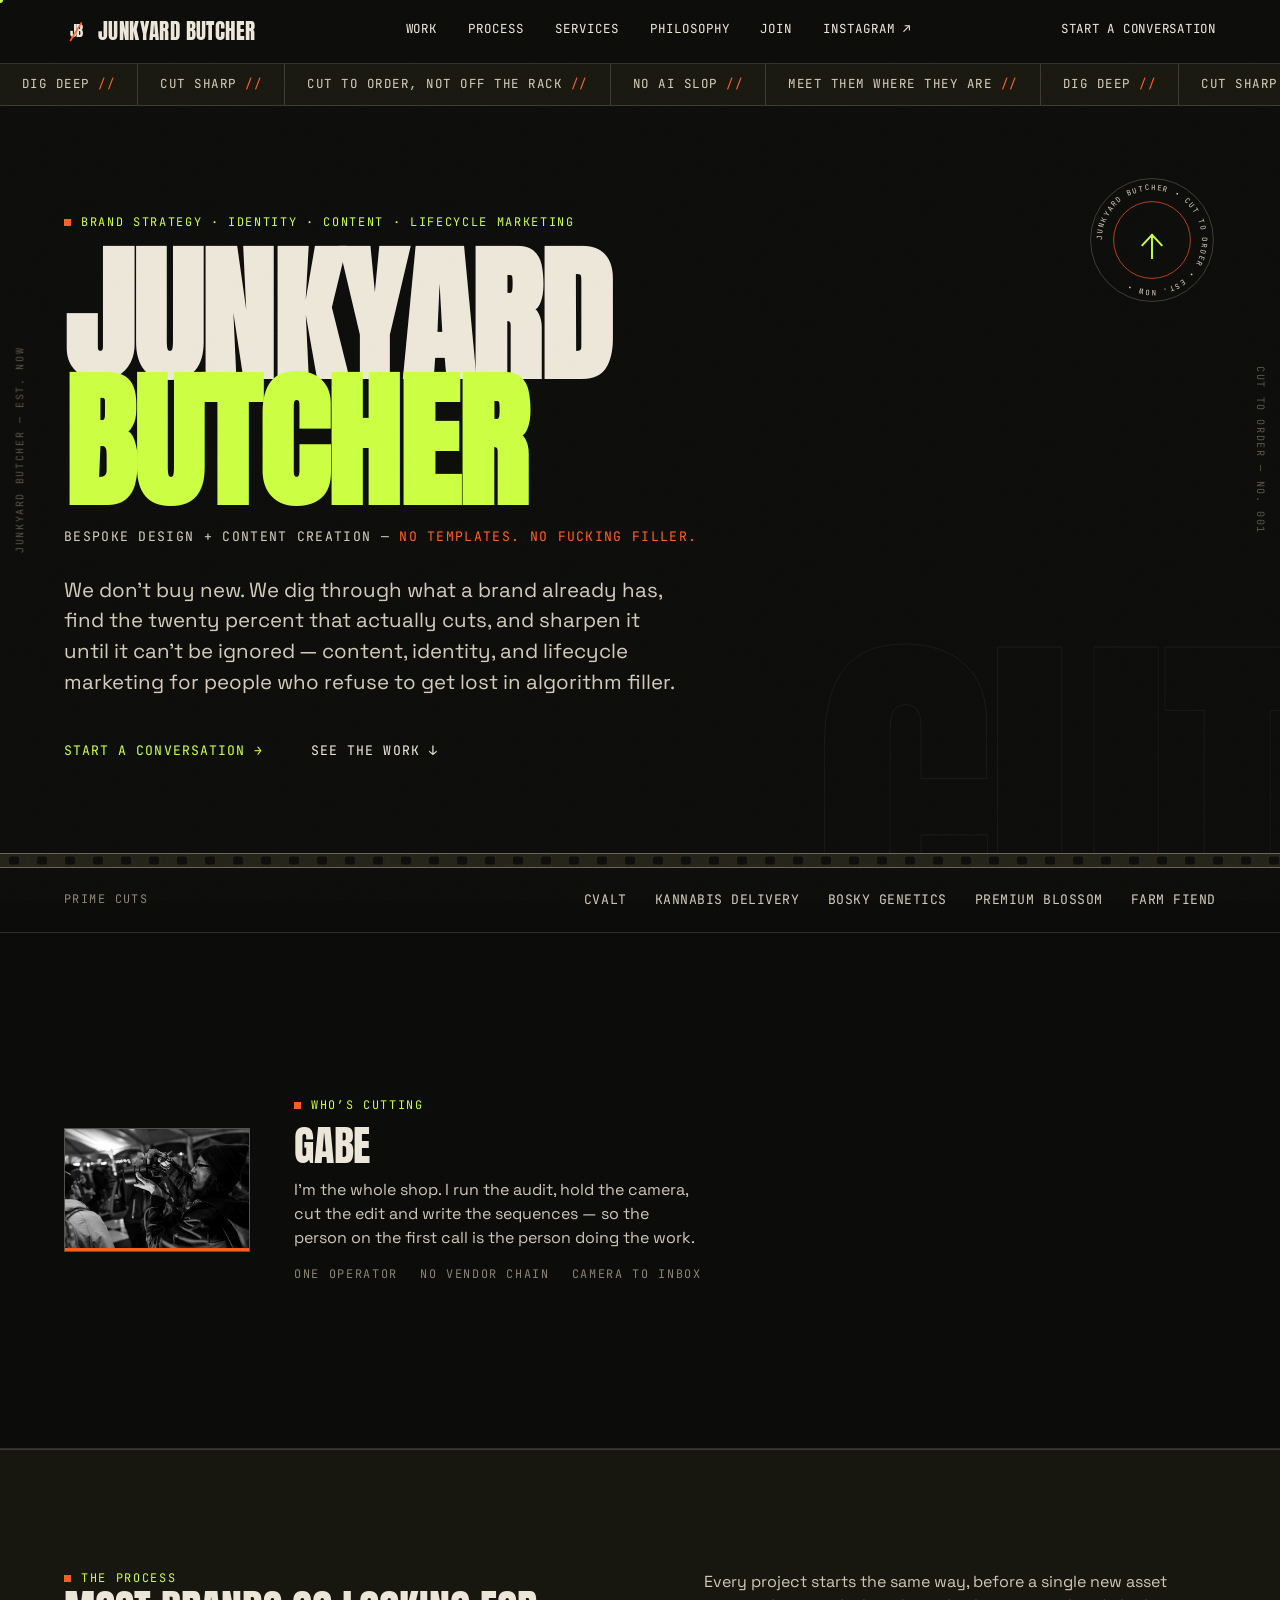
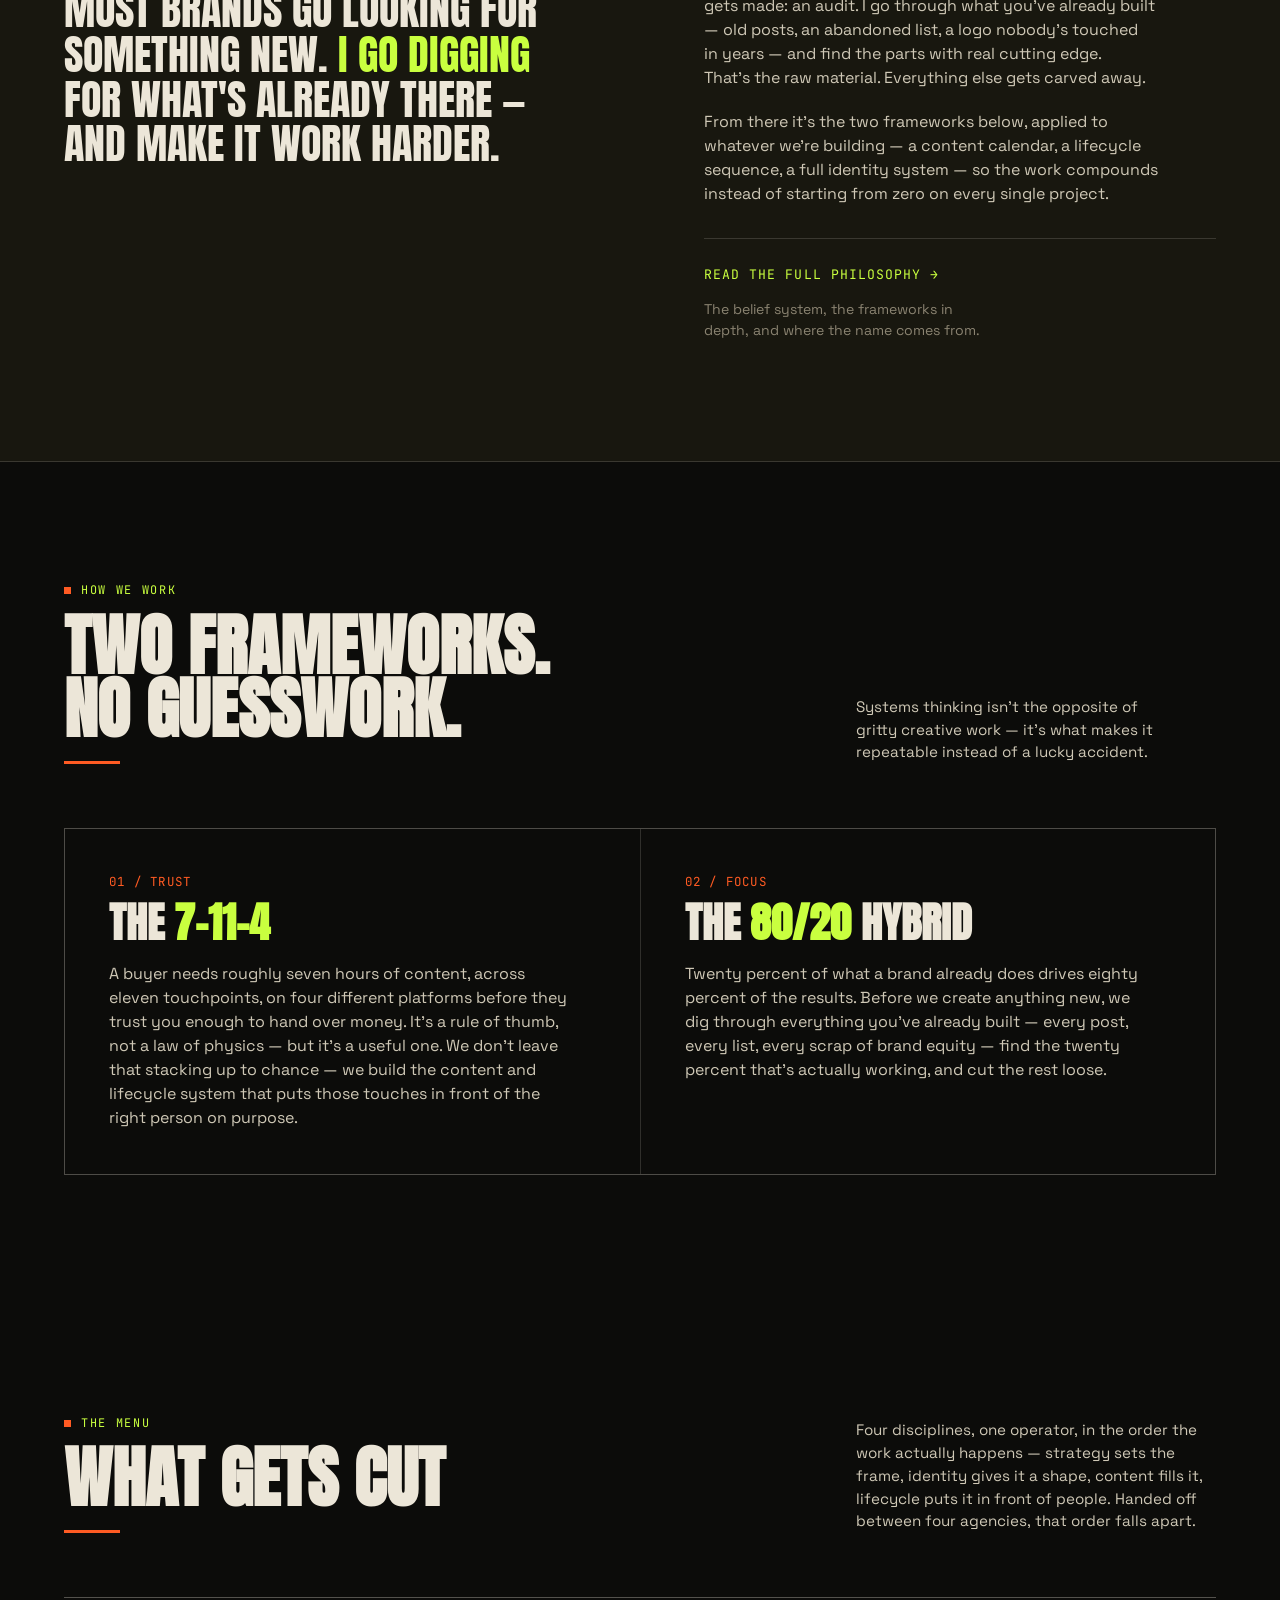
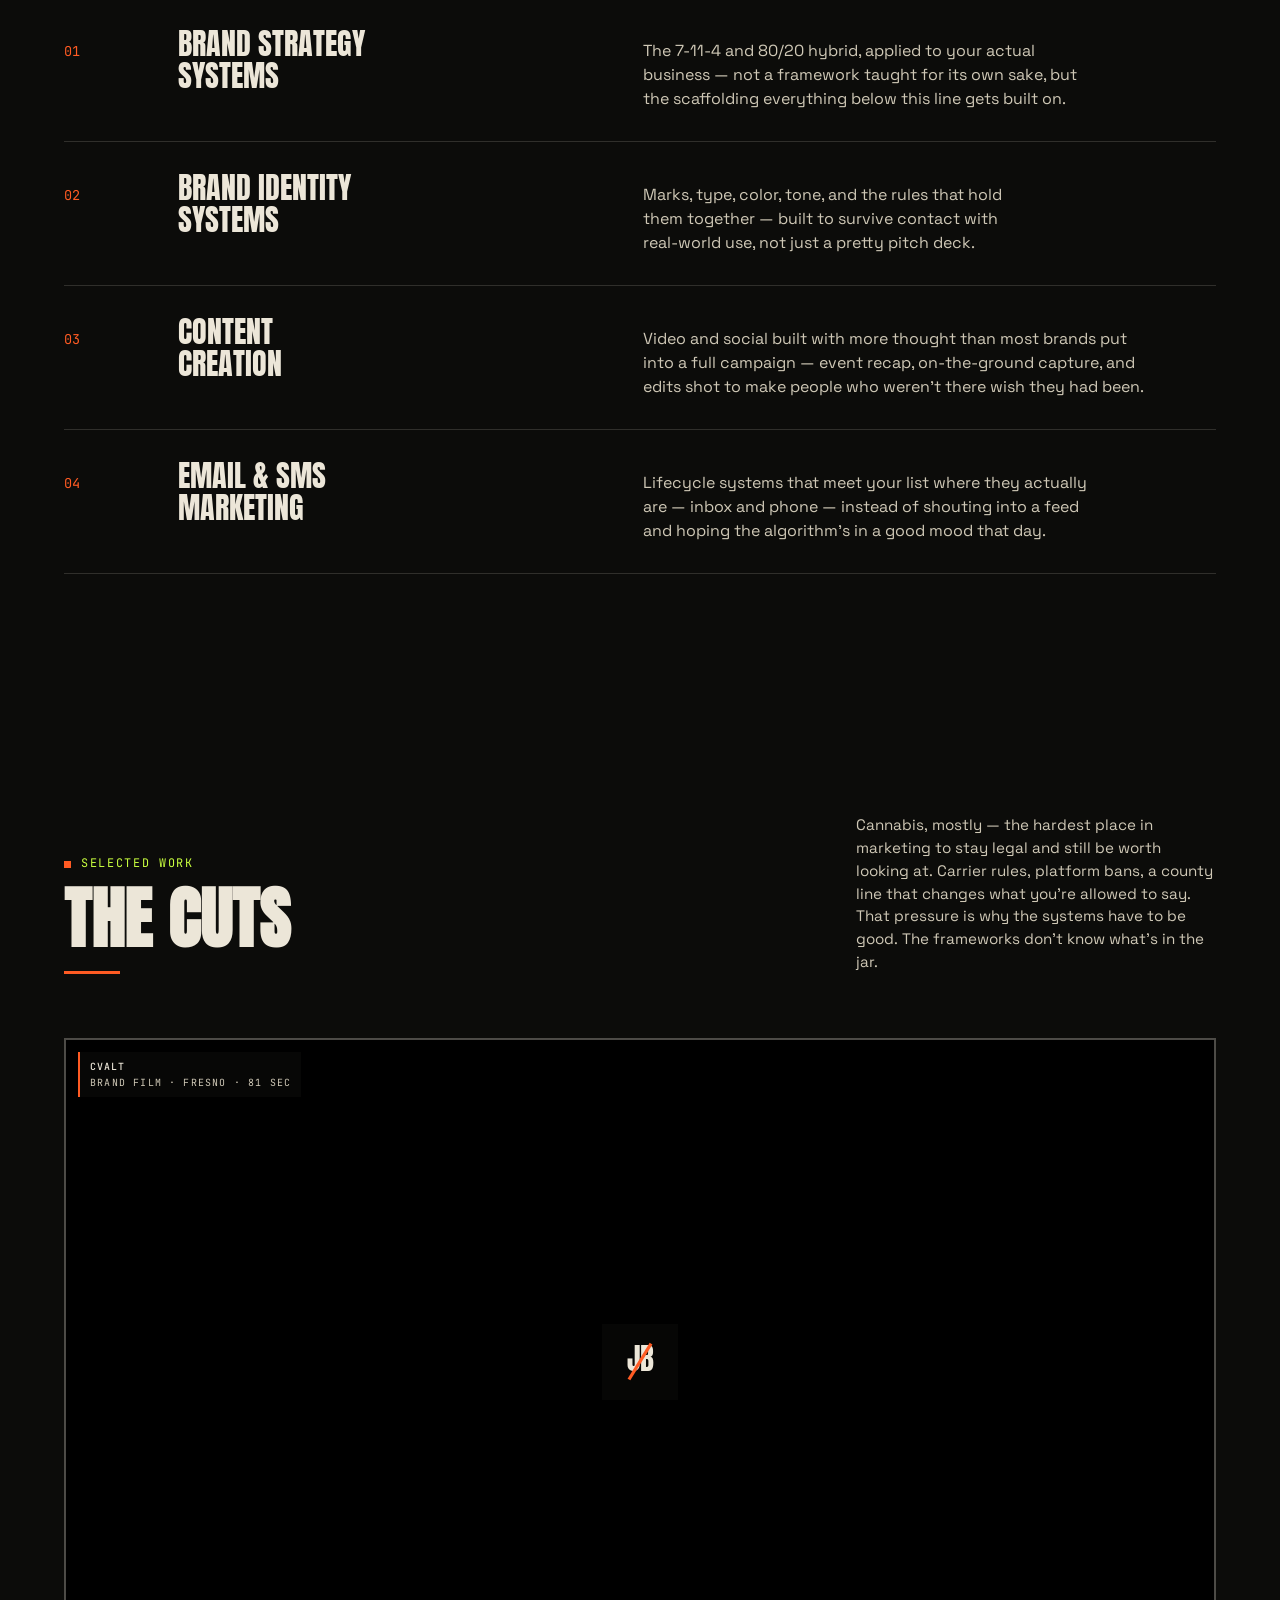
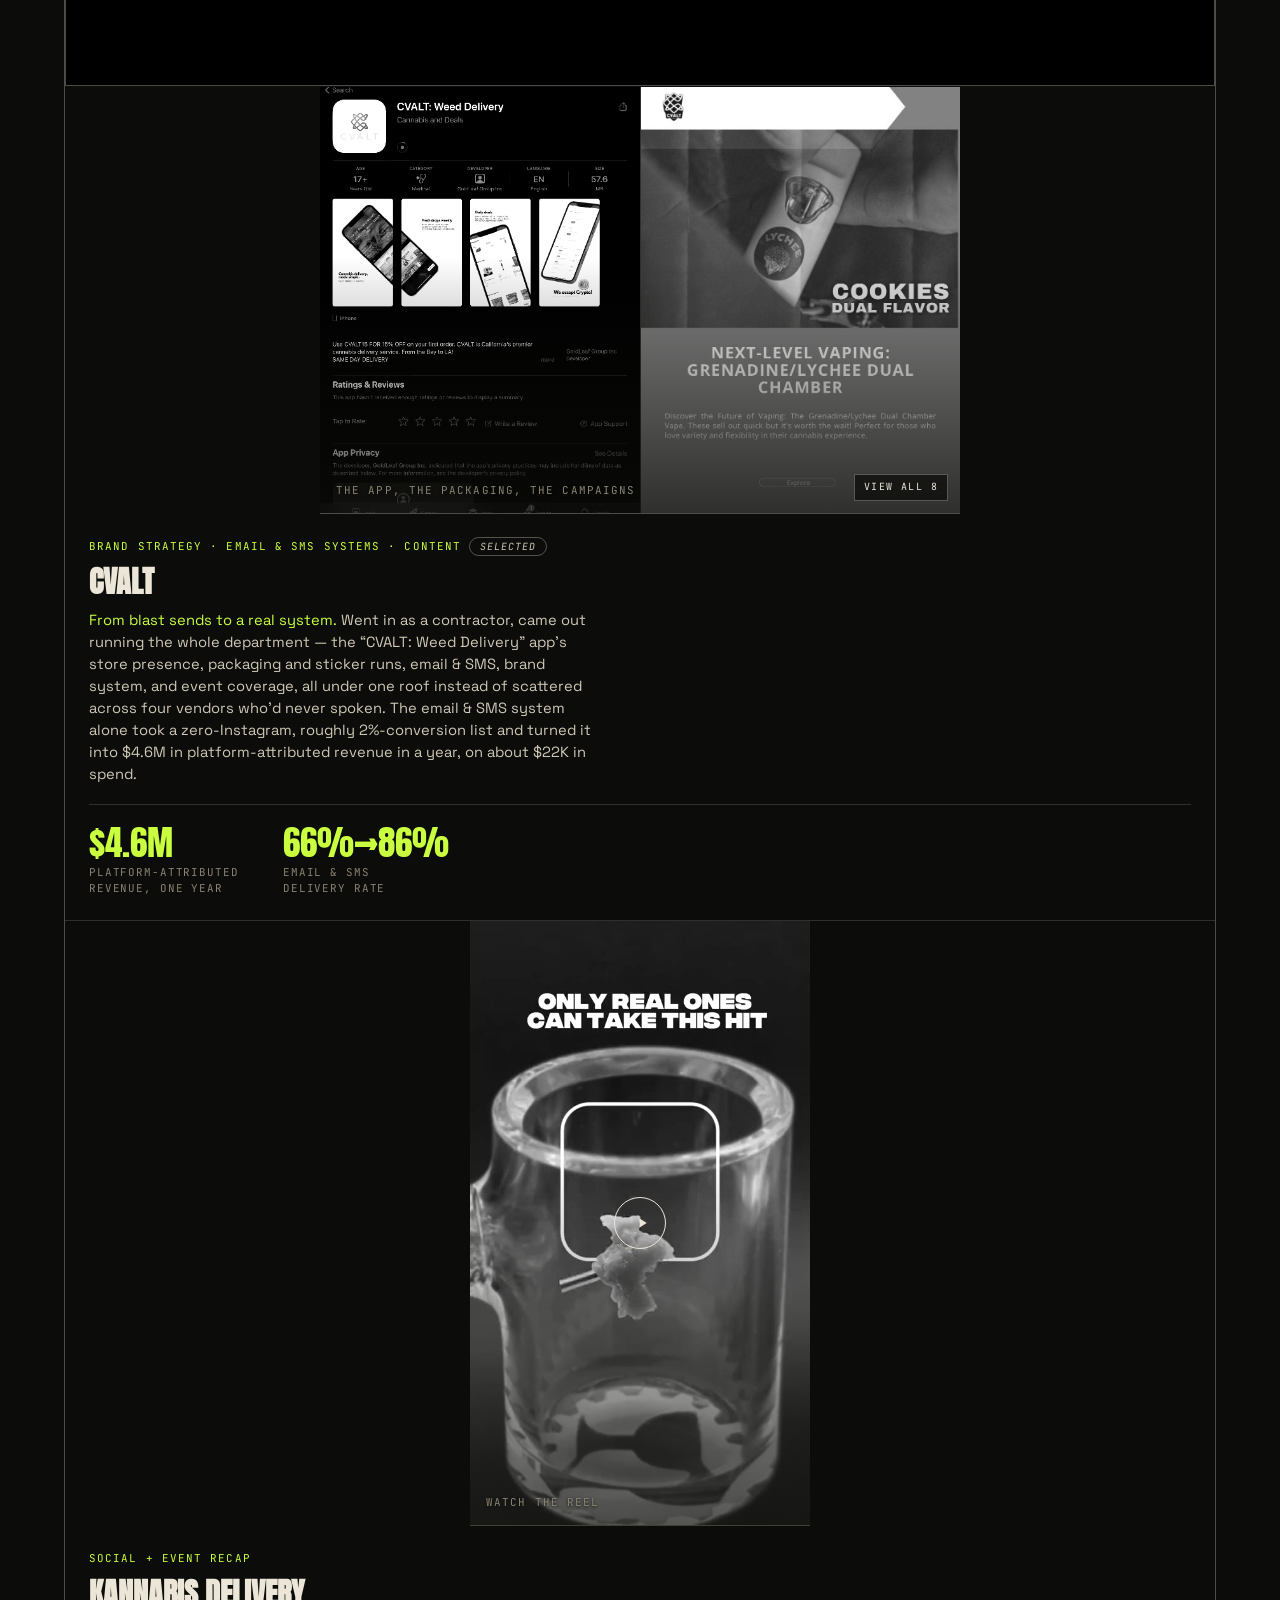
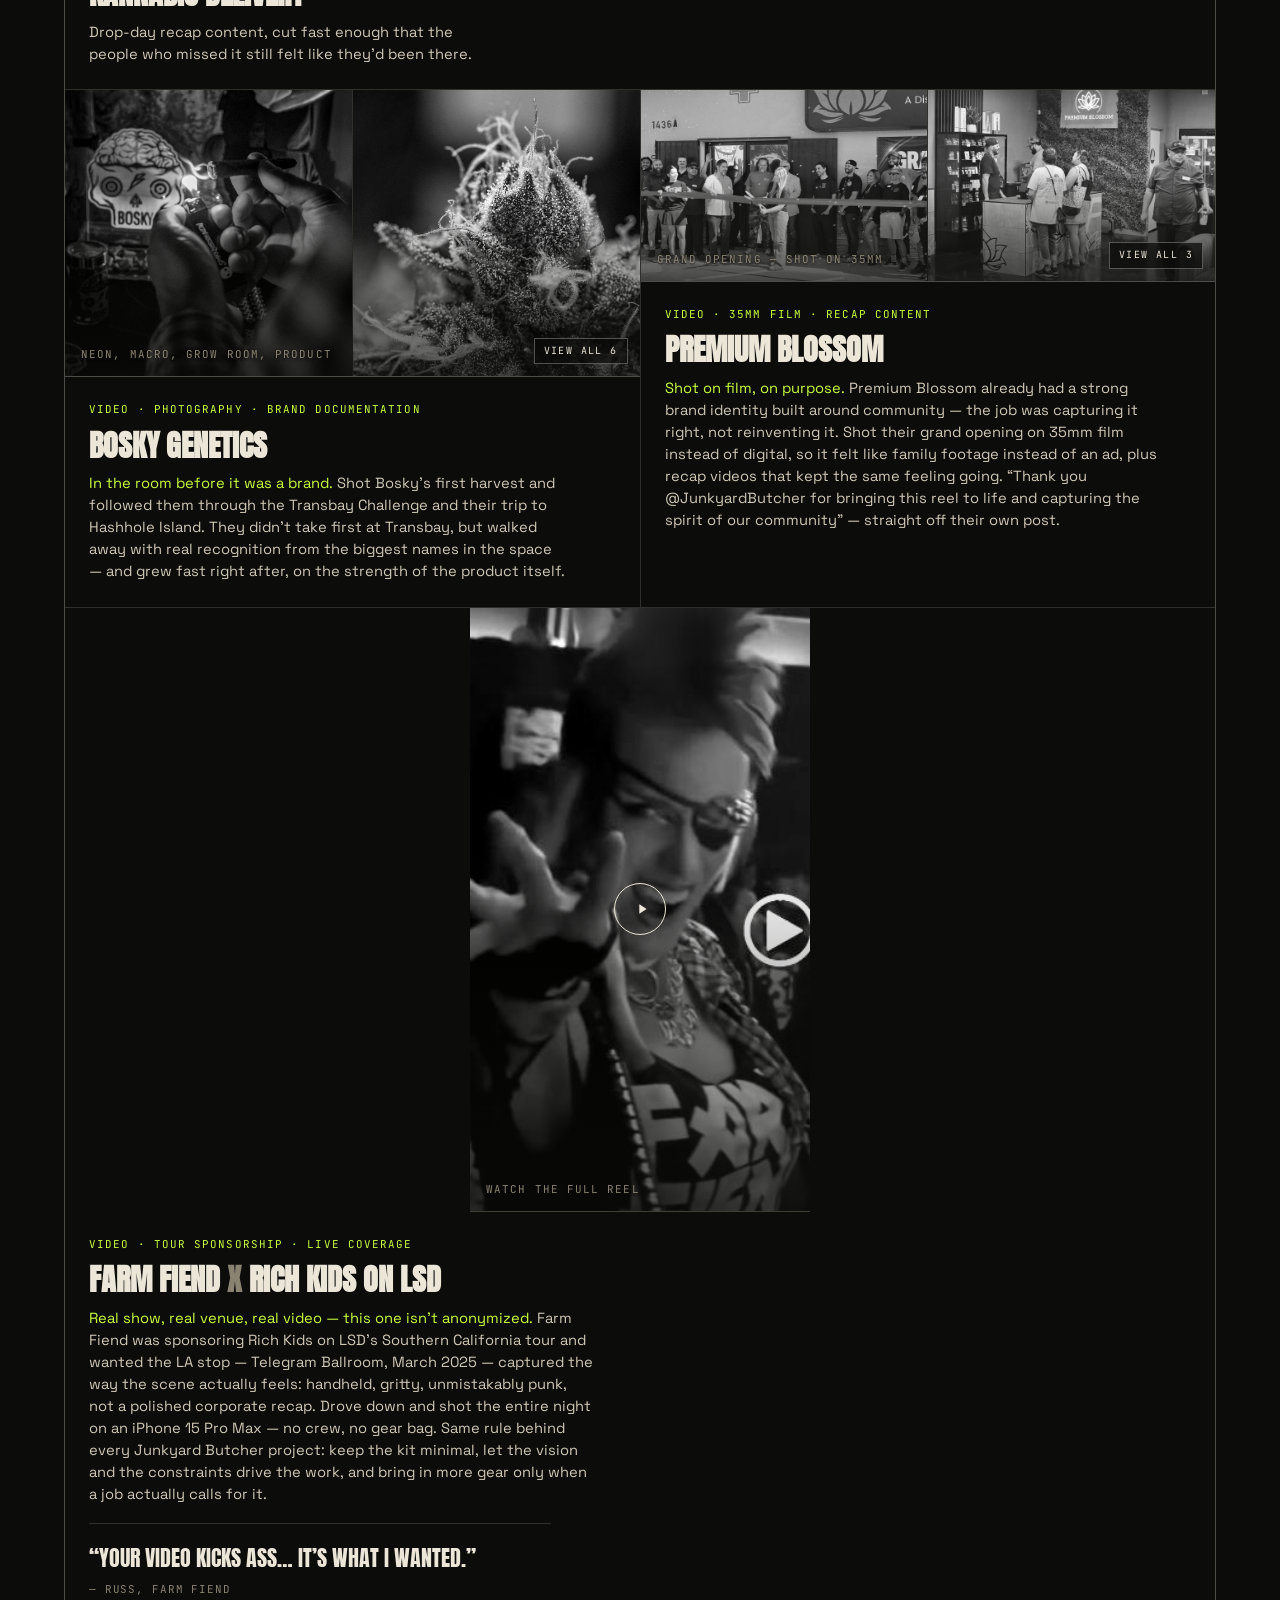
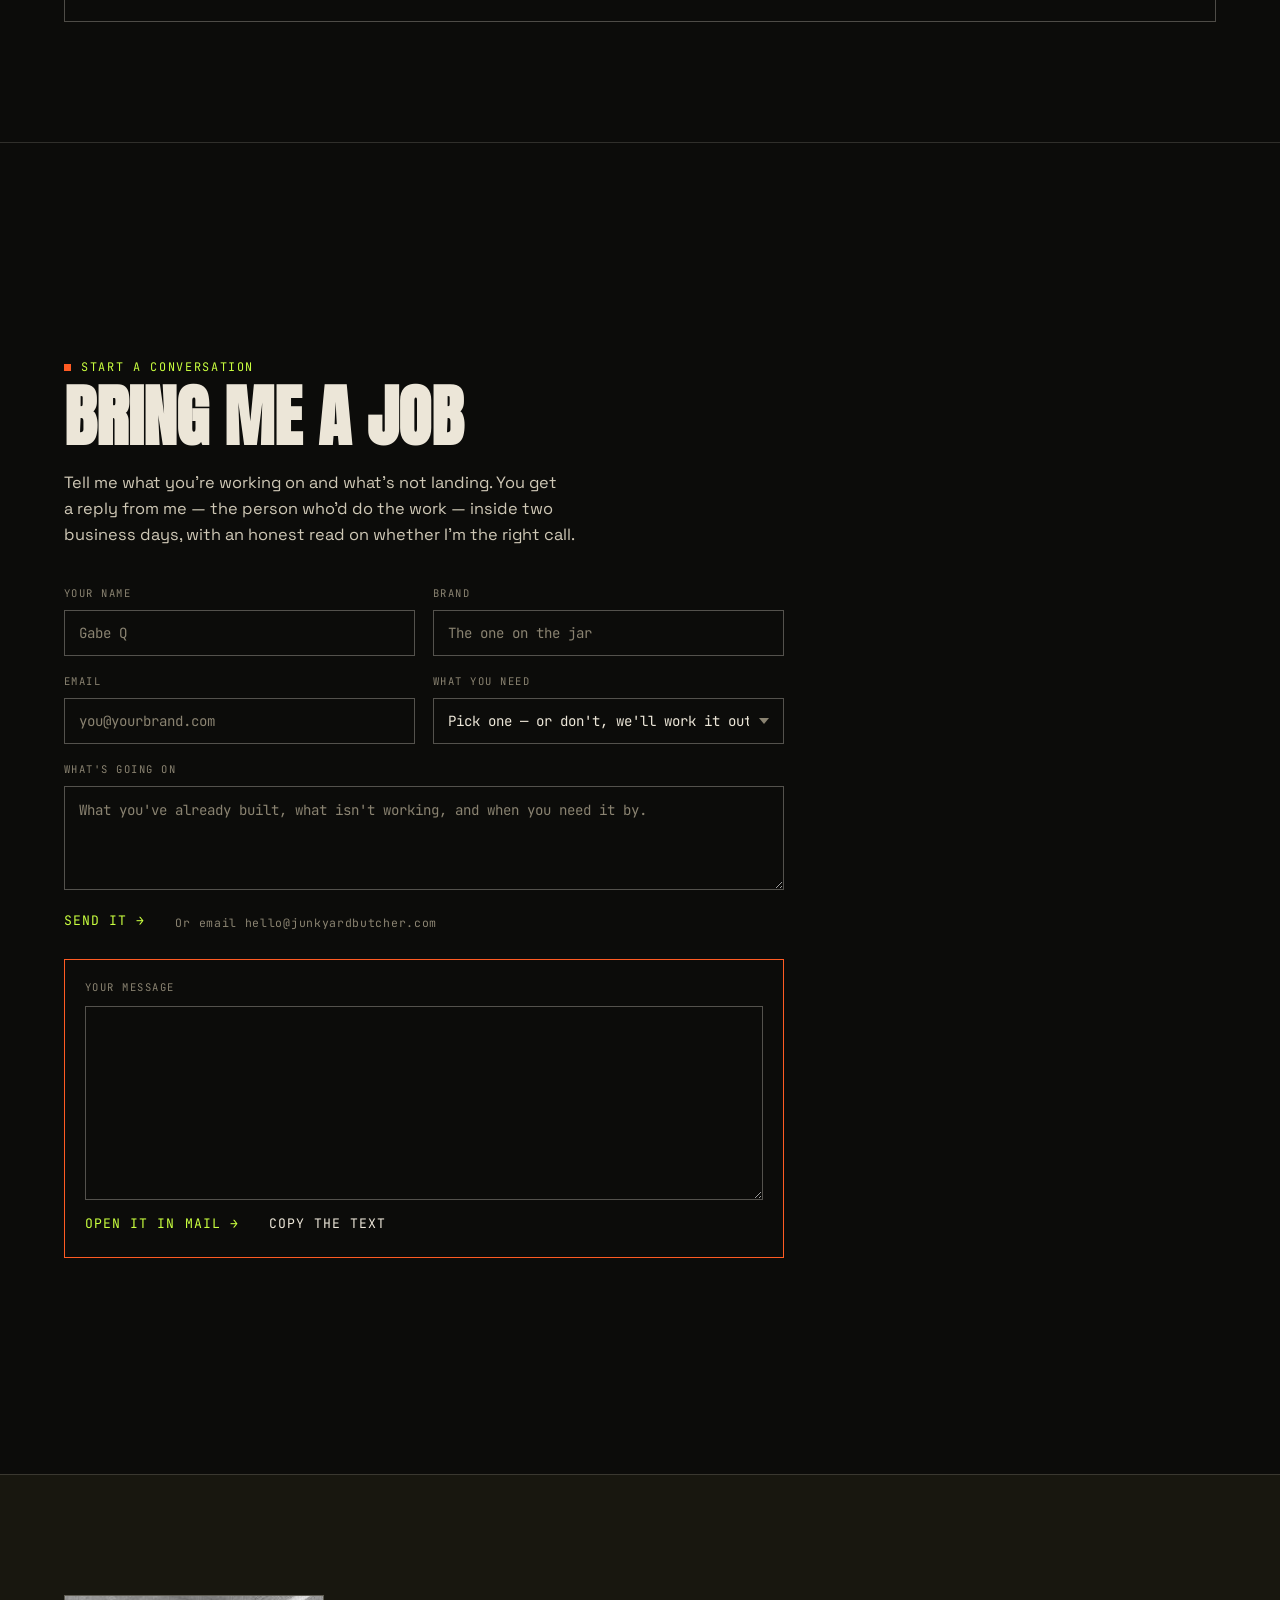
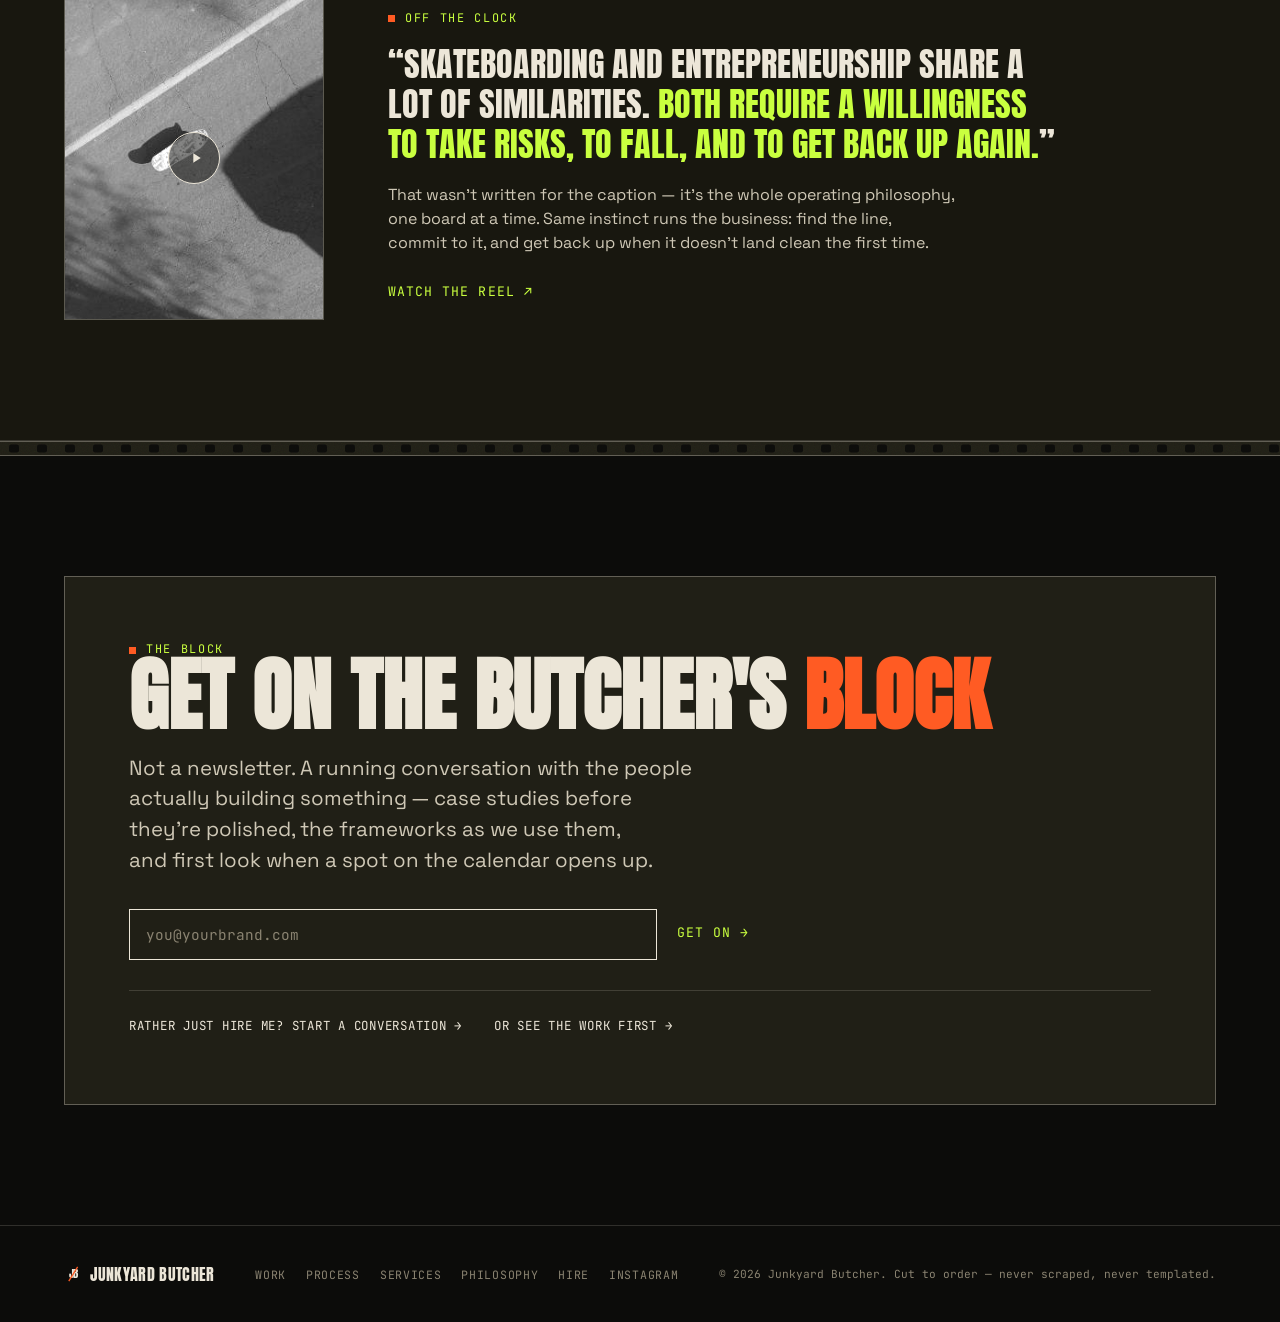
==== commit 7595c47e: "The door: a real hire form under the work, every conversation CTA routed to it. Archive tags cut, ca" ====
--- a/index.html
+++ b/index.html
@@ -80,7 +80,12 @@
      one visual world by design, painted explicitly on every host theme. */
 
   *,*::before,*::after{ box-sizing:border-box; }
-  html{ scroll-behavior:smooth; }
+  html{
+    scroll-behavior:smooth;
+    /* the header is sticky at 64px — without this every in-page link lands
+       with its own heading hidden underneath it, #hire included */
+    scroll-padding-top:84px;
+  }
   @media (prefers-reduced-motion: reduce){
     html{ scroll-behavior:auto; }
     *{ animation-duration:0.001ms !important; animation-iteration-count:1 !important; transition-duration:0.001ms !important; }
@@ -1225,6 +1230,109 @@
     align-items:center;
   }
 
+  /* ============ HIRE ============
+     The door. Everything above this section is an argument; this is where
+     someone acts on it. Sits directly under the work, because that is the
+     moment a reader is most convinced, and again in the nav. */
+  .hire{ border-top:1px solid var(--line); }
+  .hire-inner{ padding-block:clamp(56px,8vw,96px); }
+  .hire-title{
+    font-family:var(--font-display);
+    font-size:clamp(2.4rem,6vw,4.2rem);
+    line-height:0.92;
+    text-transform:uppercase;
+    margin:10px 0 0;
+  }
+  .hire-copy{
+    margin:22px 0 0;
+    max-width:56ch;
+    color:var(--bone-dim);
+    font-size:1.02rem;
+    line-height:1.6;
+  }
+  .hire-form{
+    margin-top:38px;
+    max-width:720px;
+    display:grid;
+    grid-template-columns:1fr 1fr;
+    gap:18px;
+  }
+  .hire-field{ display:flex; flex-direction:column; gap:8px; }
+  .hire-field.wide{ grid-column:1 / -1; }
+  .hire-field label{
+    font-family:var(--font-mono);
+    font-size:0.66rem;
+    letter-spacing:0.14em;
+    text-transform:uppercase;
+    color:var(--smoke);
+  }
+  .hire-field input,
+  .hire-field select,
+  .hire-field textarea{
+    background:transparent;
+    border:1px solid var(--line-strong);
+    color:var(--bone);
+    font-family:var(--font-mono);
+    font-size:0.88rem;
+    padding:13px 14px;
+    width:100%;
+    min-width:0;
+    border-radius:0;
+    -webkit-appearance:none;
+    appearance:none;
+  }
+  .hire-field textarea{ resize:vertical; min-height:104px; line-height:1.55; }
+  .hire-field select{
+    /* the arrow, drawn rather than inherited, so it matches in both themes */
+    background-image:url("data:image/svg+xml,%3Csvg xmlns='http://www.w3.org/2000/svg' width='10' height='6'%3E%3Cpath d='M0 0h10L5 6z' fill='%238a8371'/%3E%3C/svg%3E");
+    background-repeat:no-repeat;
+    background-position:right 14px center;
+    padding-right:34px;
+  }
+  .hire-field select option{ background:var(--iron); color:var(--bone); }
+  .hire-field input::placeholder,
+  .hire-field textarea::placeholder{ color:var(--smoke); }
+  .hire-field input:focus-visible,
+  .hire-field select:focus-visible,
+  .hire-field textarea:focus-visible{ outline:2px solid var(--acid); outline-offset:2px; border-color:var(--acid); }
+  .hire-field.is-off input,
+  .hire-field.is-off select,
+  .hire-field.is-off textarea{ border-color:var(--rust); }
+  .hire-actions{
+    grid-column:1 / -1;
+    display:flex; flex-wrap:wrap; gap:16px 30px;
+    align-items:center;
+    margin-top:4px;
+  }
+  .hire-actions button[disabled]{ opacity:0.45; cursor:not-allowed; }
+  .hire-note{
+    font-family:var(--font-mono);
+    font-size:0.72rem;
+    letter-spacing:0.06em;
+    color:var(--smoke);
+  }
+  .hire-fallback{
+    margin-top:26px;
+    max-width:720px;
+    padding:20px;
+    border:1px solid var(--rust);
+    display:flex; flex-direction:column; gap:10px;
+  }
+  .hire-fallback label{
+    font-family:var(--font-mono);
+    font-size:0.66rem; letter-spacing:0.14em;
+    text-transform:uppercase; color:var(--smoke);
+  }
+  .hire-fallback textarea{
+    background:transparent; border:1px solid var(--line-strong);
+    color:var(--bone); font-family:var(--font-mono);
+    font-size:0.82rem; line-height:1.6; padding:12px 13px;
+    width:100%; resize:vertical; border-radius:0;
+  }
+  @media (max-width:620px){
+    .hire-form{ grid-template-columns:1fr; }
+  }
+
   /* ============ FOOTER ============ */
   footer{
     border-top:1px solid var(--line);
@@ -1286,7 +1394,7 @@
       <a href="https://www.instagram.com/junkyardbutcher/" target="_blank" rel="noopener">Instagram ↗</a>
     </div>
     <button type="button" class="nav-toggle" aria-expanded="false" aria-controls="nav-links">Menu</button>
-    <a href="#join" class="link-cta quiet">Start a conversation</a>
+    <a href="#hire" class="link-cta quiet">Start a conversation</a>
   </nav>
 </header>
 
@@ -1322,7 +1430,7 @@
       refuse to get lost in algorithm filler.
     </p>
     <div class="hero-actions">
-      <a href="#join" class="link-cta primary">Get on the Butcher's Block →</a>
+      <a href="#hire" class="link-cta primary">Start a conversation →</a>
       <a href="#work" class="link-cta">See the Work ↓</a>
     </div>
 
@@ -1351,9 +1459,7 @@
         <span>CVALT</span>
         <span>Kannabis Delivery</span>
         <span>Bosky Genetics</span>
-        <span>A Higher Xperience <em class="mark-archive">Archive</em></span>
         <span>Premium Blossom</span>
-        <span>Herb and Joy <em class="mark-archive">Archive</em></span>
         <span>Farm Fiend</span>
       </div>
     </div>
@@ -1506,8 +1612,9 @@
         <h2 class="section-title">The Cuts</h2>
       </div>
       <p class="section-note">
-        Most of this happens to be cannabis — that's where brands let one operator run the whole
-        system instead of babysitting four vendors. The frameworks don't know what's in the jar.
+        Cannabis, mostly &mdash; the hardest place in marketing to stay legal and still be worth
+        looking at. Carrier rules, platform bans, a county line that changes what you're allowed to
+        say. That pressure is why the systems have to be good. The frameworks don't know what's in the jar.
       </p>
     </div>
 
@@ -1681,6 +1788,69 @@
     </div>
   </section>
 
+  <!-- ============ HIRE ============
+       Was: every "Start a conversation" on the site pointed at the newsletter.
+       A visitor clicked the highest-intent button we had and got asked to join
+       a mailing list. This is the actual door, and it sits under the work. -->
+  <section class="hire" id="hire">
+    <div class="wrap hire-inner">
+      <div class="eyebrow">Start a Conversation</div>
+      <h2 class="hire-title">Bring Me a <span class="cut">Job</span></h2>
+      <p class="hire-copy">
+        Tell me what you're working on and what's not landing. You get a reply from me &mdash; the
+        person who'd do the work &mdash; inside two business days, with an honest read on whether
+        I'm the right call.
+      </p>
+
+      <form class="hire-form" id="hire-form" novalidate>
+        <div class="hire-field">
+          <label for="hire-name">Your name</label>
+          <input id="hire-name" name="name" type="text" autocomplete="name" placeholder="Gabe Q" required>
+        </div>
+        <div class="hire-field">
+          <label for="hire-brand">Brand</label>
+          <input id="hire-brand" name="brand" type="text" autocomplete="organization" placeholder="The one on the jar" required>
+        </div>
+        <div class="hire-field">
+          <label for="hire-email">Email</label>
+          <input id="hire-email" name="email" type="email" autocomplete="email" placeholder="you@yourbrand.com" required>
+        </div>
+        <div class="hire-field">
+          <label for="hire-need">What you need</label>
+          <select id="hire-need" name="need">
+            <option value="">Pick one &mdash; or don't, we'll work it out</option>
+            <option>Brand strategy &amp; the audit</option>
+            <option>Brand identity system</option>
+            <option>Content &amp; video</option>
+            <option>Email &amp; SMS</option>
+            <option>The whole system</option>
+            <option>Not sure yet</option>
+          </select>
+        </div>
+        <div class="hire-field wide">
+          <label for="hire-msg">What's going on</label>
+          <textarea id="hire-msg" name="message" placeholder="What you've already built, what isn't working, and when you need it by." required></textarea>
+        </div>
+        <div class="hire-actions">
+          <button type="submit" class="link-cta primary" id="hire-submit">Send It &rarr;</button>
+          <span class="hire-note">Or email <a href="mailto:hello@junkyardbutcher.com?subject=Junkyard%20Butcher%20%E2%80%94%20new%20job">hello@junkyardbutcher.com</a></span>
+        </div>
+      </form>
+      <p class="join-status" id="hire-status" role="status" aria-live="polite" hidden></p>
+
+      <!-- Shown only when there's no form backend, or the POST failed. The
+           message is never lost: it's here, selectable, with the draft link. -->
+      <div class="hire-fallback" id="hire-fallback" hidden>
+        <label for="hire-fallback-text">Your message</label>
+        <textarea id="hire-fallback-text" readonly rows="8"></textarea>
+        <div class="hire-actions">
+          <a class="link-cta primary" id="hire-fallback-open" href="mailto:hello@junkyardbutcher.com">Open it in mail &rarr;</a>
+          <button type="button" class="link-cta" id="hire-copy-btn">Copy the text</button>
+        </div>
+      </div>
+    </div>
+  </section>
+
   <!-- ============ FOUNDER REEL ============ -->
   <section class="founder">
     <div class="wrap founder-grid">
@@ -1732,7 +1902,7 @@
       <p class="join-status" id="join-status" role="status" aria-live="polite" hidden></p>
 
       <div class="join-alt">
-        <a href="mailto:hello@junkyardbutcher.com" class="link-cta quiet">Rather just talk? Start a conversation →</a>
+        <a href="#hire" class="link-cta quiet">Rather just hire me? Start a conversation →</a>
         <a href="#work" class="link-cta quiet">Or see the work first →</a>
       </div>
     </div>
@@ -1754,6 +1924,7 @@
       <a href="#process">Process</a>
       <a href="#services">Services</a>
       <a href="philosophy.html">Philosophy</a>
+      <a href="#hire">Hire</a>
       <a href="https://www.instagram.com/junkyardbutcher/" target="_blank" rel="noopener" aria-label="Instagram">Instagram</a>
     </div>
     <div class="foot-copy">© 2026 Junkyard Butcher. Cut to order — never scraped, never templated.</div>
@@ -2002,6 +2173,137 @@
   var KLAVIYO_LIST_ID    = 'VAq2Gw';
   var KLAVIYO_REVISION   = '2026-07-15';
 
+
+  // ---- HIRE FORM -------------------------------------------------------
+  // Delivery honesty rule: never tell someone their message arrived unless it
+  // demonstrably did. With no endpoint configured the only path is the
+  // visitor's own mail client, which can silently do nothing (no mail app, a
+  // locked-down browser, a webmail-only machine) -- so in that mode we hand
+  // them the composed message and say plainly that they have to send it.
+  // Set HIRE_ENDPOINT to a form backend (Formspree, Web3Forms) and the form
+  // switches to a real POST with a real receipt.
+  //
+  // Deliberately NOT Klaviyo: that API subscribes a profile to marketing, and
+  // someone asking for a quote has not consented to a newsletter.
+  var HIRE_ENDPOINT = '';
+
+  var hireForm = document.getElementById('hire-form');
+  if (hireForm) {
+    var hireStatus = document.getElementById('hire-status');
+    var hireButton = document.getElementById('hire-submit');
+    var hireOut    = document.getElementById('hire-fallback');
+    var hireText   = document.getElementById('hire-fallback-text');
+    var hireOpen   = document.getElementById('hire-fallback-open');
+    var hireCopy   = document.getElementById('hire-copy-btn');
+    var hireBusy   = false;
+
+    var hSay = function(msg, tone){
+      hireStatus.textContent = msg;
+      hireStatus.className = 'join-status is-' + tone;
+      hireStatus.hidden = false;
+    };
+    var val  = function(id){ return (document.getElementById(id).value || '').trim(); };
+    var mark = function(id, bad){
+      document.getElementById(id).parentNode.classList[bad ? 'add' : 'remove']('is-off');
+    };
+    var emailish = function(v){
+      var at = v.indexOf('@');
+      return at > 0 && v.indexOf('.', at) > at + 1 && v.length > 5 && v.indexOf(' ') === -1;
+    };
+
+    var plain = function(f){
+      return 'Name:  ' + f.name  + '\n' +
+             'Brand: ' + f.brand + '\n' +
+             'Email: ' + f.email + '\n' +
+             'Needs: ' + (f.need || 'not specified') + '\n\n' +
+             f.message + '\n';
+    };
+    var mailUrl = function(f){
+      return 'mailto:hello@junkyardbutcher.com' +
+             '?subject=' + encodeURIComponent('New job — ' + f.brand) +
+             '&body='    + encodeURIComponent(plain(f));
+    };
+
+    hireForm.addEventListener('submit', function(e){
+      e.preventDefault();
+      if (hireBusy) return;
+
+      var f = {
+        name:    val('hire-name'),
+        brand:   val('hire-brand'),
+        email:   val('hire-email'),
+        need:    val('hire-need'),
+        message: val('hire-msg')
+      };
+
+      var bad = null;
+      mark('hire-name',  !f.name);            if (!f.name)            bad = bad || 'hire-name';
+      mark('hire-brand', !f.brand);           if (!f.brand)           bad = bad || 'hire-brand';
+      mark('hire-email', !emailish(f.email)); if (!emailish(f.email)) bad = bad || 'hire-email';
+      mark('hire-msg',   !f.message);         if (!f.message)         bad = bad || 'hire-msg';
+      if (bad) {
+        hSay('Fill in the marked fields and send it again.', 'bad');
+        document.getElementById(bad).focus();
+        return;
+      }
+
+      // --- no backend: hand the message over, don't claim to have it --------
+      if (!HIRE_ENDPOINT) {
+        hireText.value = plain(f);
+        hireOpen.href  = mailUrl(f);
+        hireOut.hidden = false;
+        hSay('Almost — one more tap. Your mail app should have opened with this ready to go; ' +
+             'hit send and it’s with me. If nothing opened, copy the text below and send it to ' +
+             'hello@junkyardbutcher.com.', 'wait');
+        hireOut.scrollIntoView({ block: 'nearest' });
+        try { window.location.href = mailUrl(f); } catch (err) {}
+        return;
+      }
+
+      // --- real endpoint: a receipt we can actually stand behind ------------
+      hireBusy = true;
+      hireButton.disabled = true;
+      hSay('Sending…', 'wait');
+
+      fetch(HIRE_ENDPOINT, {
+        method: 'POST',
+        headers: { 'content-type': 'application/json', 'accept': 'application/json' },
+        body: JSON.stringify(f)
+      })
+      .then(function(res){
+        if (res.ok || res.status === 200 || res.status === 202) {
+          hireForm.hidden = true;
+          hSay('Got it. You’ll hear back from me inside two business days — from me, ' +
+               'not an autoresponder.', 'good');
+        } else {
+          throw new Error('bad status');
+        }
+      })
+      .catch(function(){
+        hireText.value = plain(f);
+        hireOpen.href  = mailUrl(f);
+        hireOut.hidden = false;
+        hSay('That didn’t go through on my end — not your fault. Copy the text below and ' +
+             'send it to hello@junkyardbutcher.com and I’ll pick it up there.', 'bad');
+      })
+      .then(function(){ hireBusy = false; hireButton.disabled = false; });
+    });
+
+    if (hireCopy) {
+      hireCopy.addEventListener('click', function(){
+        hireText.select();
+        var done = false;
+        try { done = document.execCommand('copy'); } catch (err) {}
+        if (navigator.clipboard && navigator.clipboard.writeText) {
+          navigator.clipboard.writeText(hireText.value).then(function(){
+            hireCopy.textContent = 'Copied ✓';
+          }, function(){});
+        }
+        if (done) hireCopy.textContent = 'Copied ✓';
+      });
+    }
+  }
+
   var joinForm = document.getElementById('join-form');
   if (joinForm) {
     var joinInput  = document.getElementById('email-input');
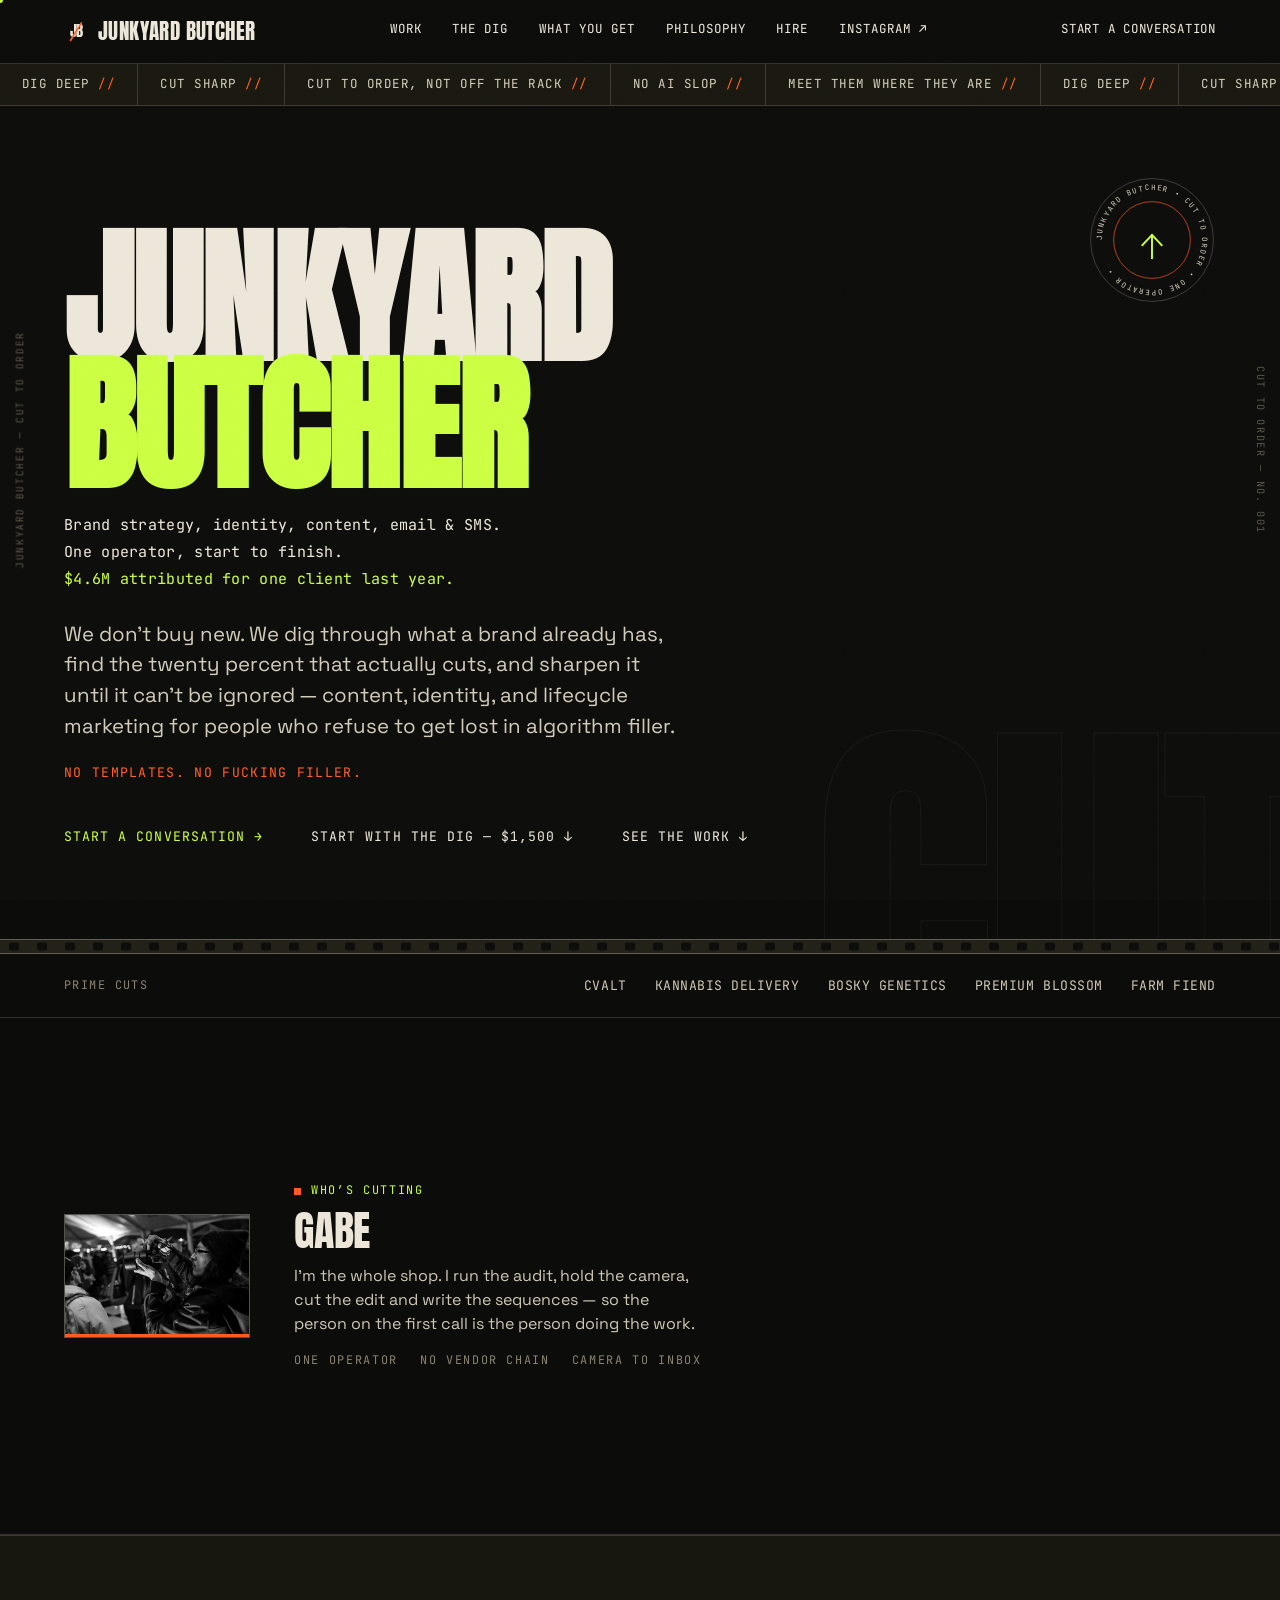
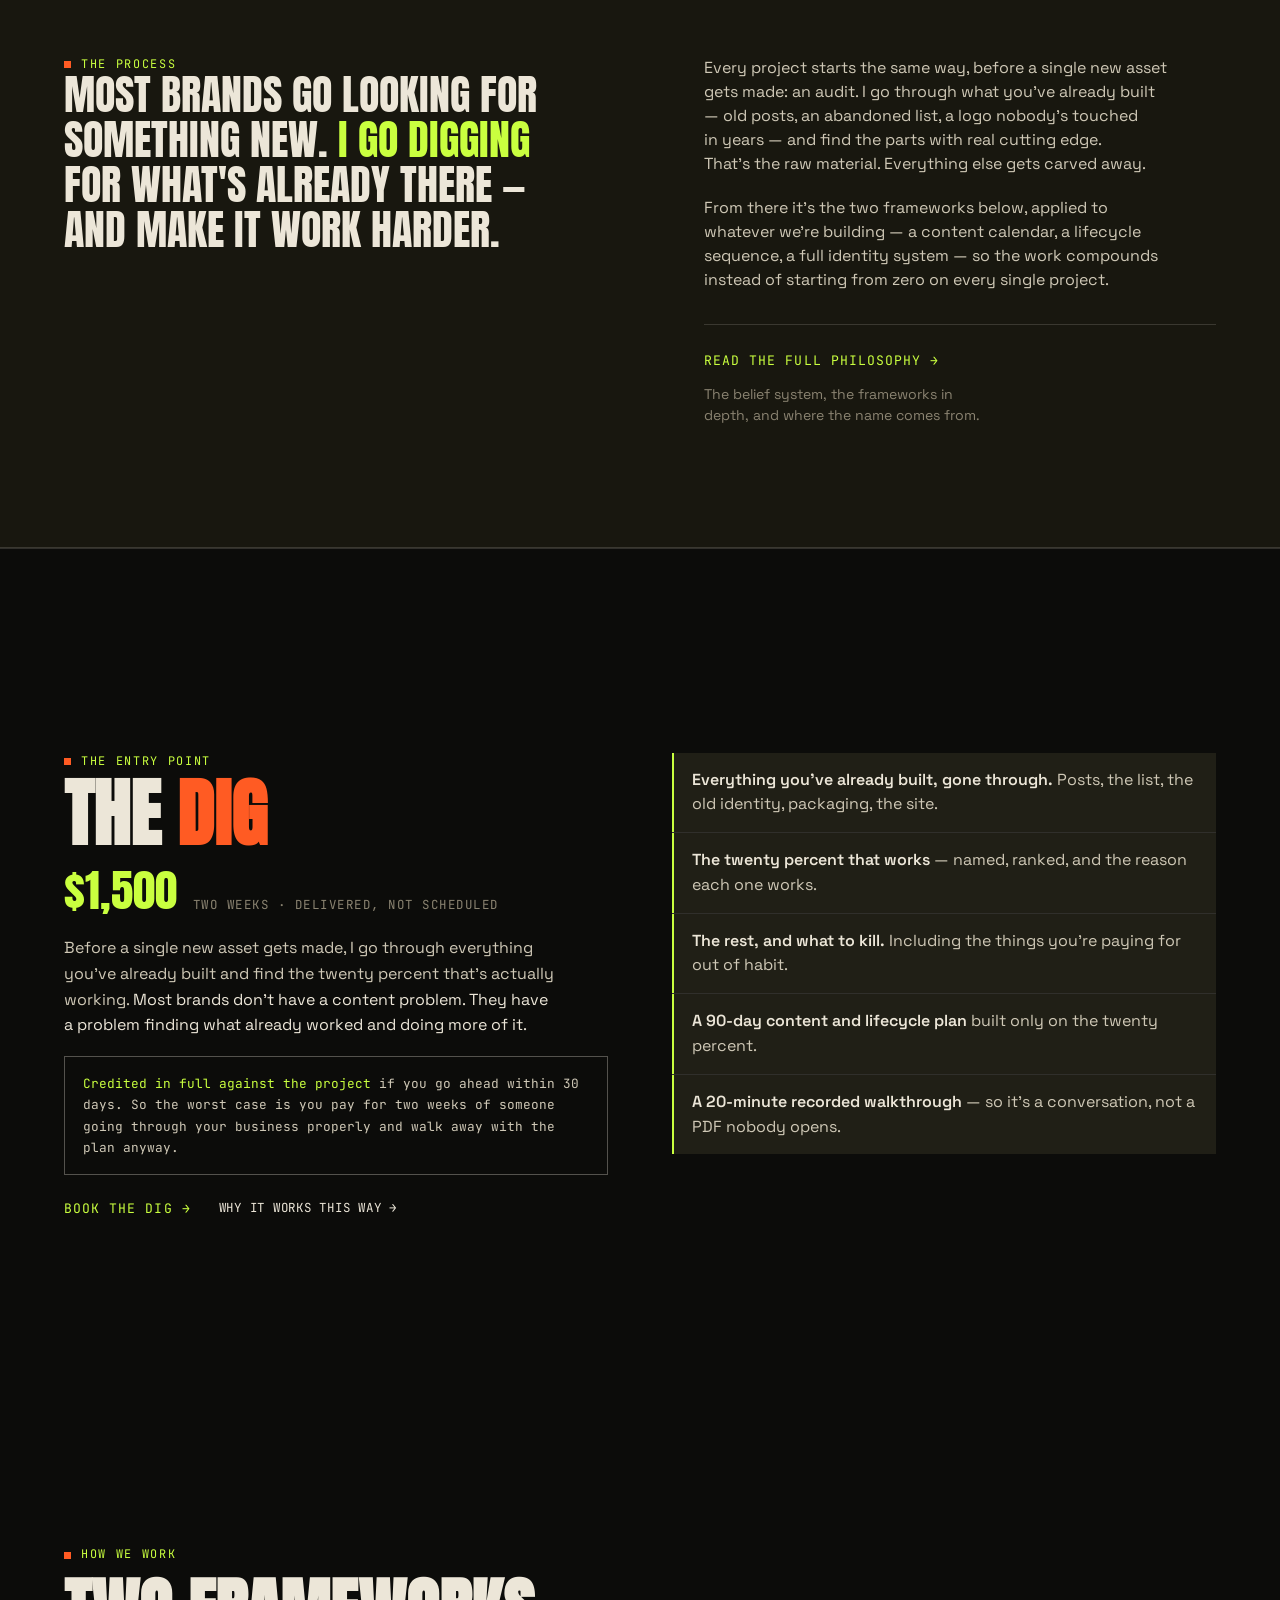
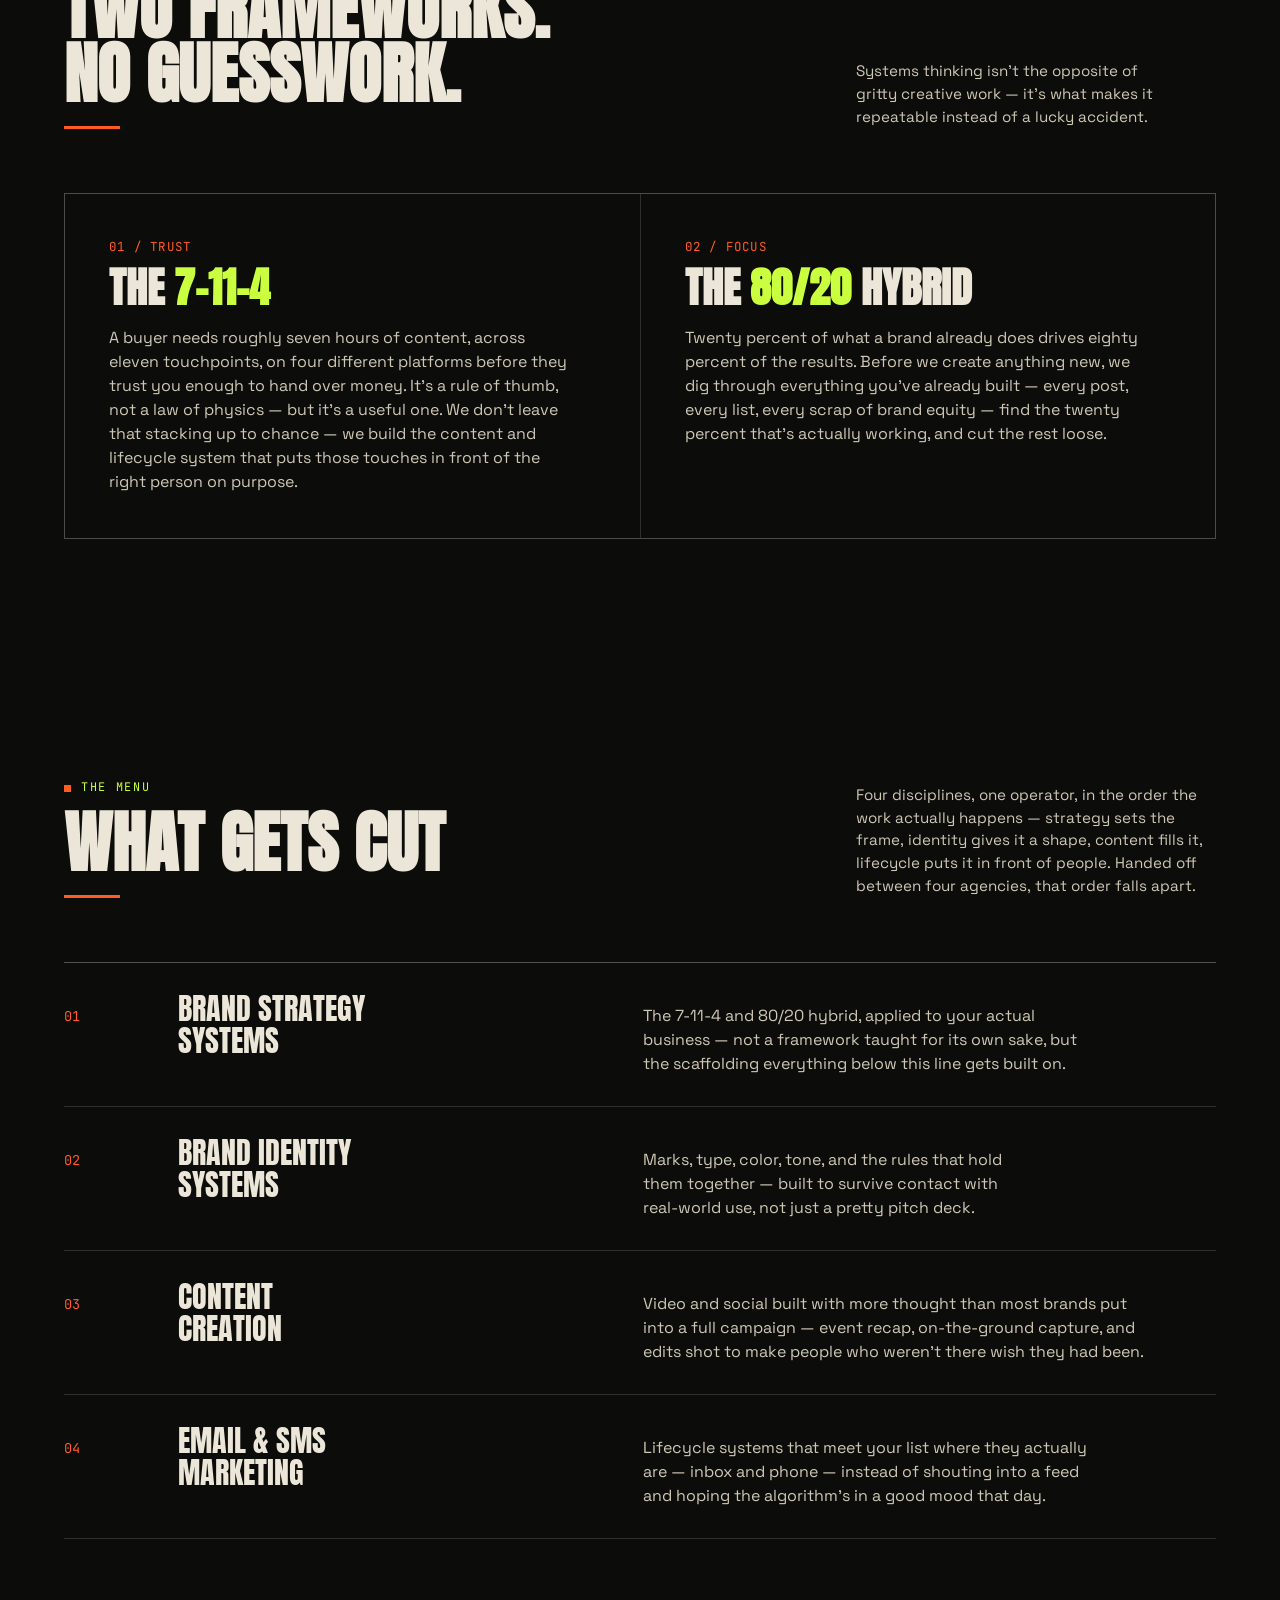
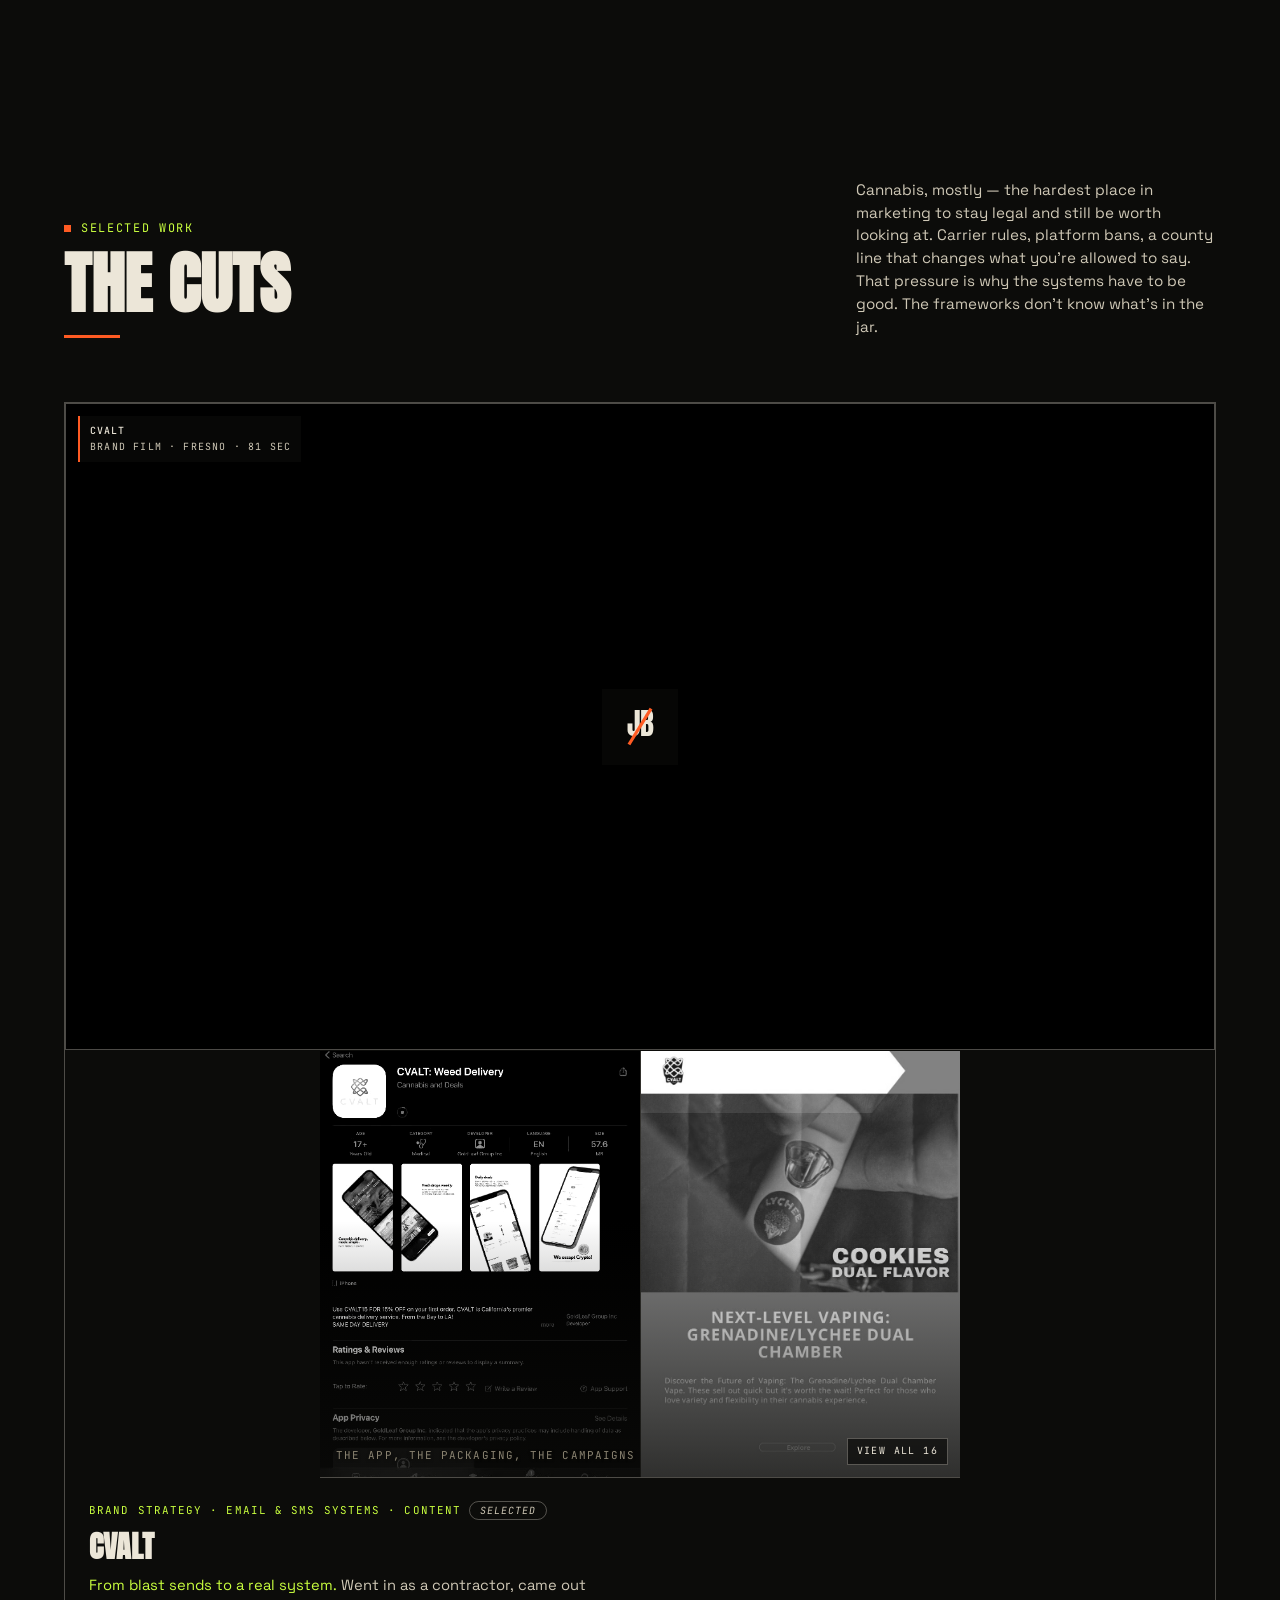
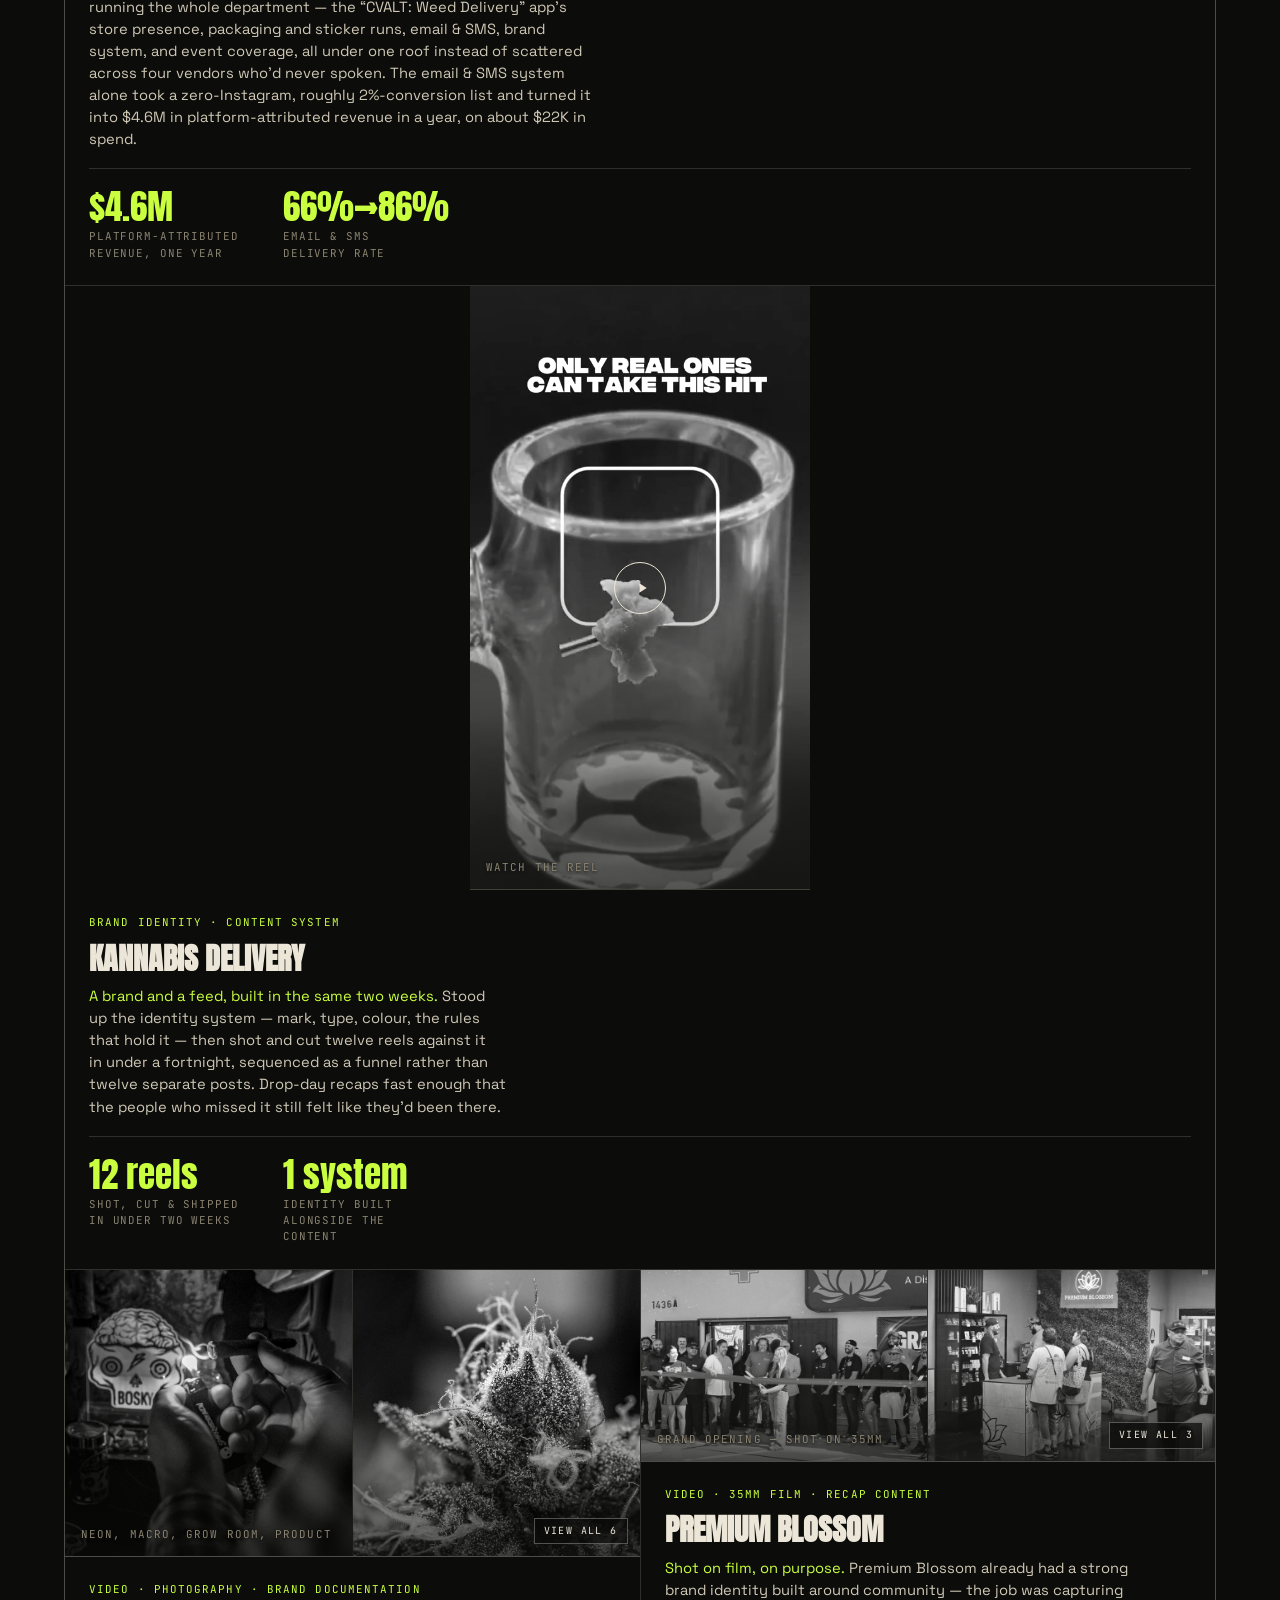
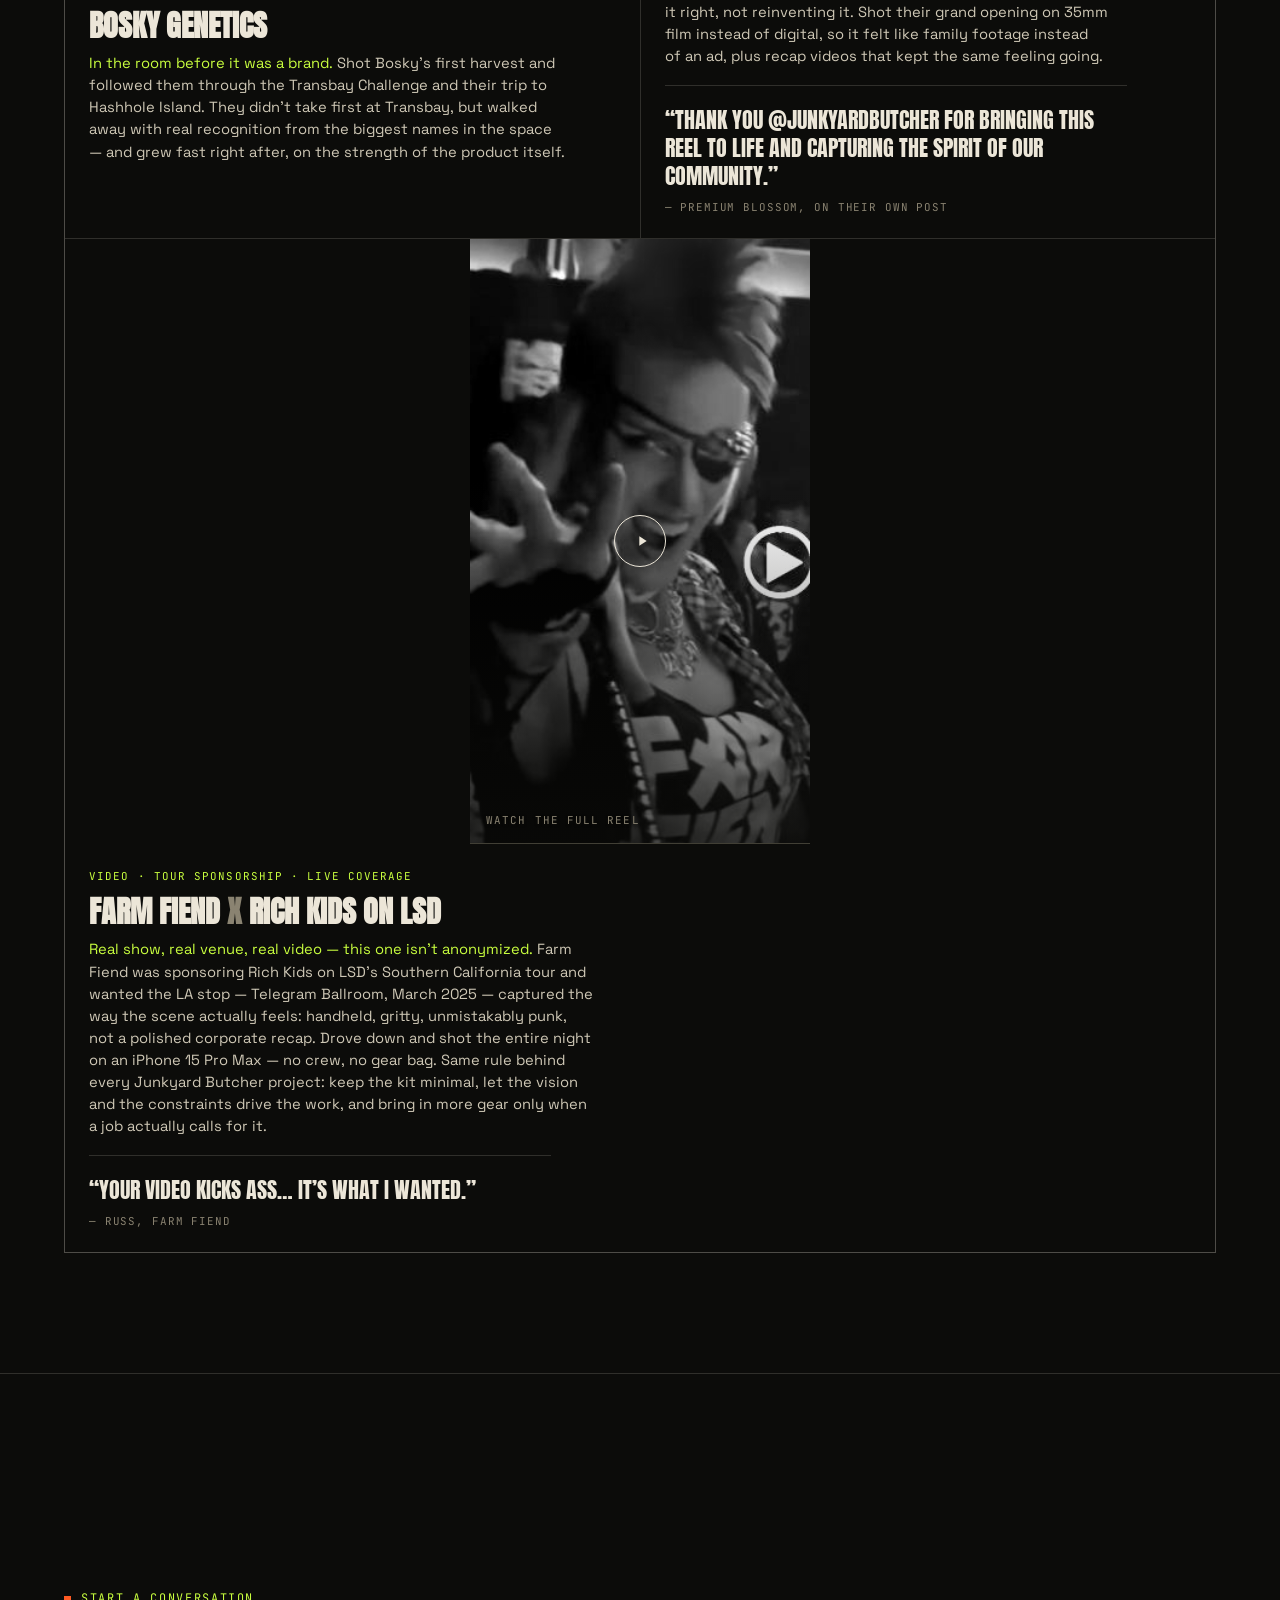
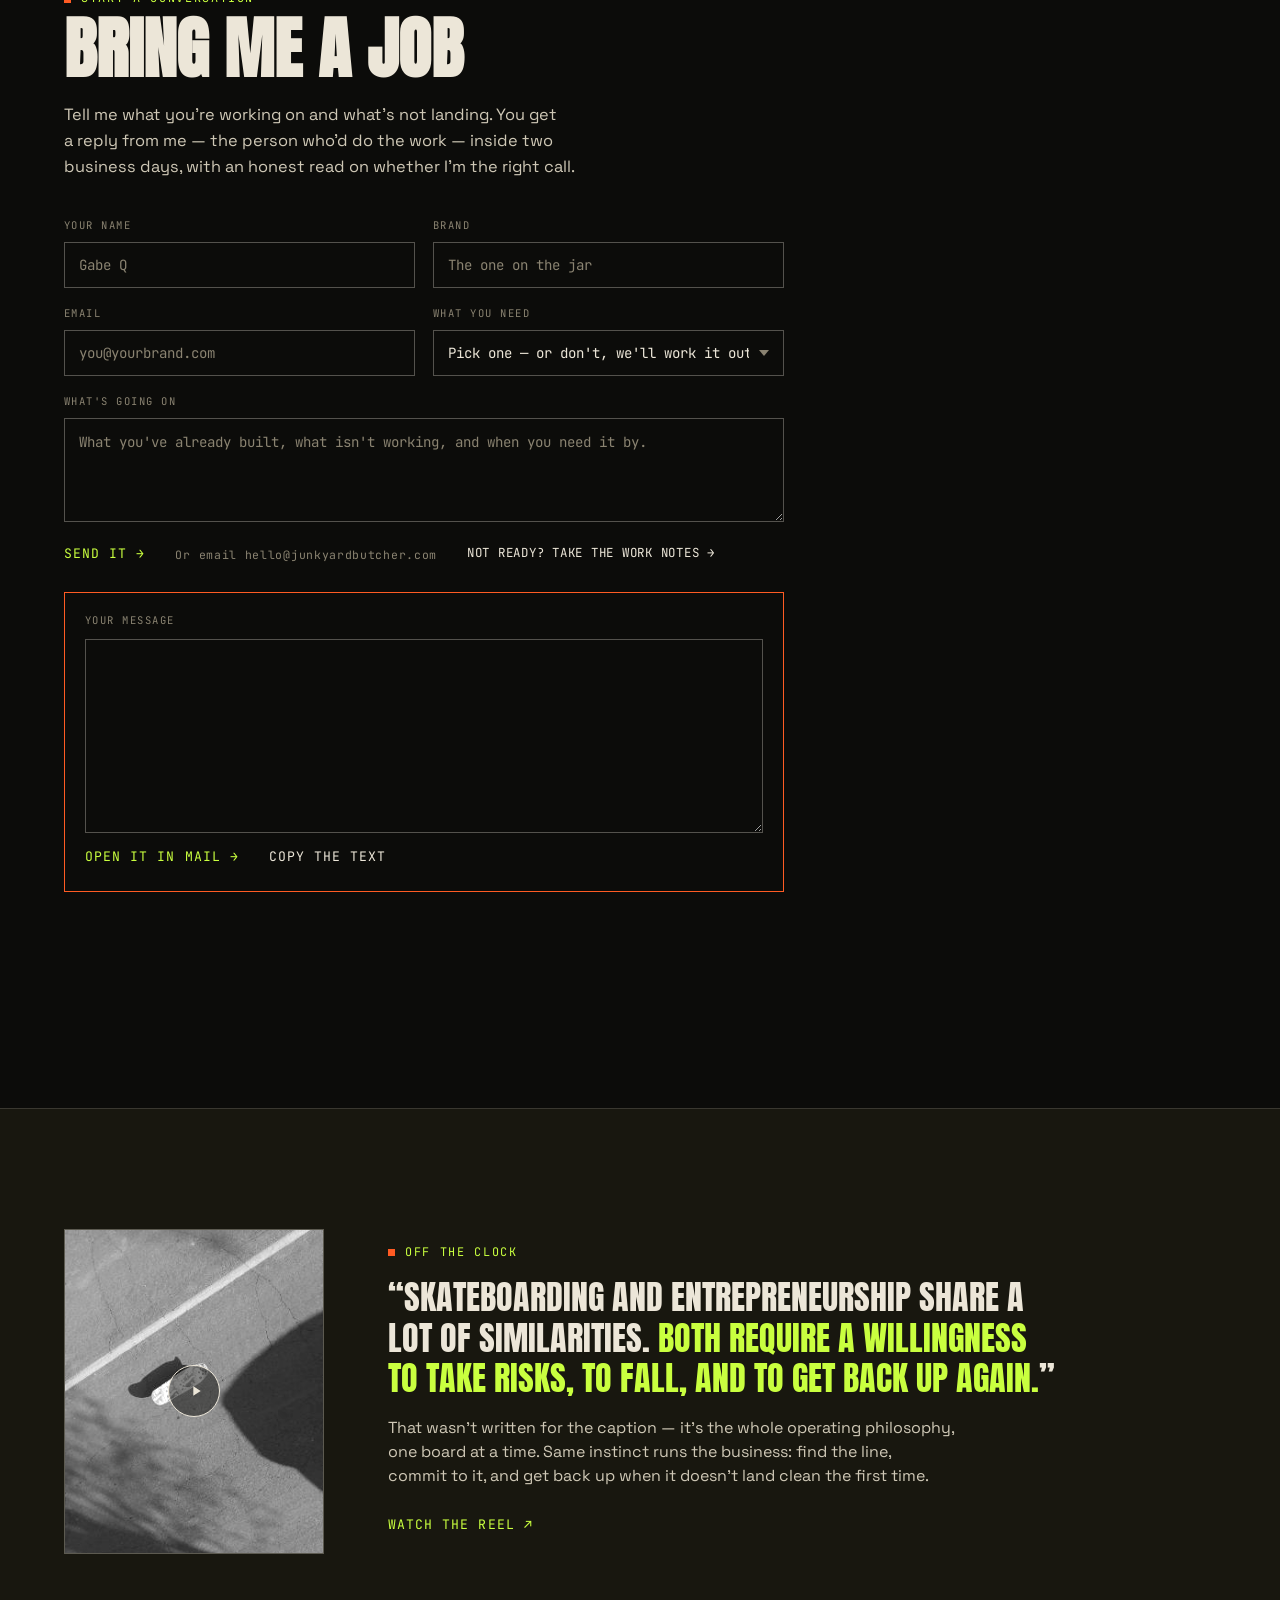
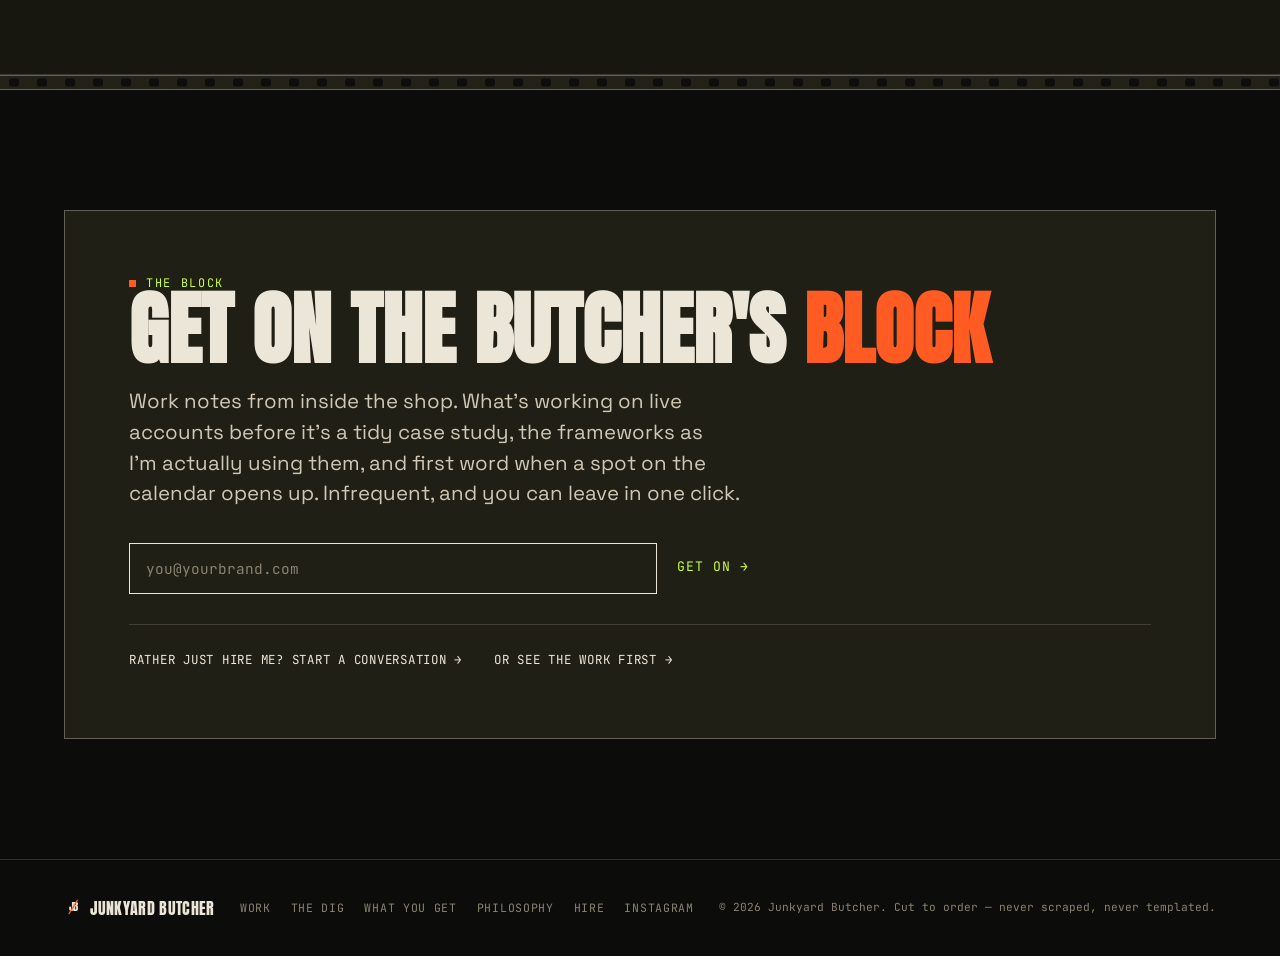
==== commit d9ea8c41: "Hero D: name at scale, three facts under it. The Dig at $1,500. Nav in nouns. Kannabis gets its outc" ====
--- a/index.html
+++ b/index.html
@@ -398,15 +398,29 @@
     max-width:640px;
     margin-top:28px;
   }
+  /* Three facts, stacked, no adjectives in them. The name still lands
+     first at full size; this stops the reader having to work out what
+     is being sold. */
+  .hero-facts{
+    position:relative; z-index:1;
+    margin-top:26px;
+    display:flex; flex-direction:column; gap:5px;
+    font-family:var(--font-mono);
+    font-size:0.94rem;
+    line-height:1.45;
+    letter-spacing:0.02em;
+    color:var(--bone);
+  }
+  .hero-facts .num{ color:var(--acid); }
+  @media (max-width:520px){ .hero-facts{ font-size:0.86rem; } }
   .hero-tagline{
     font-family:var(--font-mono);
     font-size:0.82rem;
     letter-spacing:0.1em;
     text-transform:uppercase;
-    color:var(--bone-dim);
-    margin-top:20px;
-  }
-  .hero-tagline .rust{ color:var(--rust); }
+    color:var(--rust);
+    margin-top:22px;
+  }
   .hero-actions{
     display:flex; flex-wrap:wrap; gap:clamp(28px,4vw,48px);
     margin-top:44px;
@@ -1230,6 +1244,64 @@
     align-items:center;
   }
 
+  /* ============ THE DIG ============
+     The entry product. The Process section has always promised an audit;
+     this is the one you can actually buy, with the number said out loud
+     because a price you have to ask for reads as a price that moves. */
+  .dig{ border-top:1px solid var(--line); }
+  .dig-inner{
+    padding-block:clamp(52px,7vw,84px);
+    display:grid;
+    grid-template-columns:1fr 1fr;
+    gap:clamp(28px,5vw,64px);
+    align-items:start;
+  }
+  @media (max-width:860px){ .dig-inner{ grid-template-columns:1fr; } }
+  .dig-title{
+    font-family:var(--font-display);
+    font-size:clamp(2.6rem,7vw,4.6rem);
+    line-height:0.92;
+    text-transform:uppercase;
+    margin:10px 0 0;
+  }
+  .dig-title .cut{ color:var(--rust); }
+  .dig-price{
+    margin-top:20px;
+    display:flex; flex-wrap:wrap; align-items:baseline; gap:10px 16px;
+    font-family:var(--font-mono);
+    font-size:0.78rem; letter-spacing:0.12em; text-transform:uppercase;
+    color:var(--smoke);
+  }
+  .dig-price .fig{
+    font-family:var(--font-display);
+    font-size:clamp(2rem,4.5vw,2.8rem);
+    letter-spacing:0;
+    line-height:1;
+    color:var(--acid);
+    font-variant-numeric:tabular-nums;
+  }
+  .dig-copy{ margin-top:20px; color:var(--bone-dim); max-width:52ch; line-height:1.62; }
+  .dig-copy em{ font-style:normal; color:var(--bone); }
+  .dig-list{ list-style:none; margin:0; padding:0; display:flex; flex-direction:column; gap:1px; background:var(--line); }
+  .dig-list li{
+    background:var(--iron-2);
+    padding:15px 18px;
+    border-left:2px solid var(--acid);
+    color:var(--bone-dim);
+    line-height:1.55;
+  }
+  .dig-list li b{ color:var(--bone); font-weight:600; }
+  .dig-terms{
+    margin-top:18px;
+    padding:16px 18px;
+    border:1px solid var(--line-strong);
+    font-family:var(--font-mono);
+    font-size:0.8rem; line-height:1.65;
+    color:var(--bone-dim);
+  }
+  .dig-terms b{ color:var(--acid); font-weight:400; }
+  .dig-actions{ margin-top:24px; display:flex; flex-wrap:wrap; gap:14px 28px; align-items:center; }
+
   /* ============ HIRE ============
      The door. Everything above this section is an argument; this is where
      someone acts on it. Sits directly under the work, because that is the
@@ -1373,7 +1445,7 @@
 
 <div class="grain" aria-hidden="true"></div>
 <div class="progress-bar" aria-hidden="true"></div>
-<span class="slug slug-left">Junkyard Butcher &mdash; Est. Now</span>
+<span class="slug slug-left">Junkyard Butcher &mdash; Cut to Order</span>
 <span class="slug slug-right">Cut to Order &mdash; No. 001</span>
 
 <header>
@@ -1387,10 +1459,10 @@
     </a>
     <div class="nav-links" id="nav-links">
       <a href="#work">Work</a>
-      <a href="#process">Process</a>
-      <a href="#services">Services</a>
+      <a href="#dig">The Dig</a>
+      <a href="#services">What You Get</a>
       <a href="philosophy.html">Philosophy</a>
-      <a href="#join">Join</a>
+      <a href="#hire">Hire</a>
       <a href="https://www.instagram.com/junkyardbutcher/" target="_blank" rel="noopener">Instagram ↗</a>
     </div>
     <button type="button" class="nav-toggle" aria-expanded="false" aria-controls="nav-links">Menu</button>
@@ -1418,19 +1490,24 @@
   <!-- ============ HERO ============ -->
   <section class="hero wrap">
     <div class="hero-ghost" aria-hidden="true">CUT</div>
-    <div class="eyebrow">Brand Strategy &middot; Identity &middot; Content &middot; Lifecycle Marketing</div>
     <h1 class="hero-headline">
       JUNKYARD<br>
       <span class="line2">BUTCHER</span>
     </h1>
-    <p class="hero-tagline">Bespoke Design + Content Creation — <span class="rust">No templates. No fucking filler.</span></p>
+    <p class="hero-facts">
+      <span>Brand strategy, identity, content, email &amp; SMS.</span>
+      <span>One operator, start to finish.</span>
+      <span class="num">$4.6M attributed for one client last year.</span>
+    </p>
     <p class="hero-sub">
       We don't buy new. We dig through what a brand already has, find the twenty percent that actually cuts,
       and sharpen it until it can't be ignored — content, identity, and lifecycle marketing for people who
       refuse to get lost in algorithm filler.
     </p>
+    <p class="hero-tagline">No templates. No fucking filler.</p>
     <div class="hero-actions">
       <a href="#hire" class="link-cta primary">Start a conversation →</a>
+      <a href="#dig" class="link-cta">Start with The Dig — $1,500 ↓</a>
       <a href="#work" class="link-cta">See the Work ↓</a>
     </div>
 
@@ -1442,7 +1519,7 @@
       <circle cx="100" cy="100" r="60" fill="none" stroke="var(--rust)" stroke-width="1"/>
       <text font-family="JetBrains Mono, monospace" font-size="11.5" letter-spacing="3" fill="var(--bone-dim)">
         <textPath href="#stampCircle" startOffset="0%">
-          JUNKYARD BUTCHER &#8226; CUT TO ORDER &#8226; EST. NOW &#8226;
+          JUNKYARD BUTCHER &#8226; CUT TO ORDER &#8226; ONE OPERATOR &#8226;
         </textPath>
       </text>
       <path d="M85 108 L100 92 L115 108 M100 92 V128" stroke="var(--acid)" stroke-width="3" fill="none" stroke-linecap="square"/>
@@ -1516,6 +1593,46 @@
           <span>The belief system, the frameworks in depth, and where the name comes from.</span>
         </p>
       </div>
+    </div>
+  </section>
+
+
+  <!-- ============ THE DIG ============
+       The Process section above promises an audit and never let anyone buy
+       one. Named after the site's own verb — DIG DEEP, dig before you buy —
+       so it costs no new vocabulary. -->
+  <section class="dig" id="dig">
+    <div class="wrap dig-inner">
+      <div>
+        <div class="eyebrow">The Entry Point</div>
+        <h2 class="dig-title">The <span class="cut">Dig</span></h2>
+        <div class="dig-price">
+          <span class="fig">$1,500</span>
+          <span>Two weeks &middot; delivered, not scheduled</span>
+        </div>
+        <p class="dig-copy">
+          Before a single new asset gets made, I go through everything you've already built and find
+          the twenty percent that's actually working. <em>Most brands don't have a content problem.
+          They have a problem finding what already worked and doing more of it.</em>
+        </p>
+        <div class="dig-terms">
+          <b>Credited in full against the project</b> if you go ahead within 30 days. So the worst case
+          is you pay for two weeks of someone going through your business properly and walk away with
+          the plan anyway.
+        </div>
+        <div class="dig-actions">
+          <a href="#hire" class="link-cta primary" data-prefill="The Dig — the $1,500 audit">Book The Dig &rarr;</a>
+          <a href="philosophy.html" class="link-cta quiet">Why it works this way &rarr;</a>
+        </div>
+      </div>
+
+      <ul class="dig-list">
+        <li><b>Everything you've already built, gone through.</b> Posts, the list, the old identity, packaging, the site.</li>
+        <li><b>The twenty percent that works</b> &mdash; named, ranked, and the reason each one works.</li>
+        <li><b>The rest, and what to kill.</b> Including the things you're paying for out of habit.</li>
+        <li><b>A 90-day content and lifecycle plan</b> built only on the twenty percent.</li>
+        <li><b>A 20-minute recorded walkthrough</b> &mdash; so it's a conversation, not a PDF nobody opens.</li>
+      </ul>
     </div>
   </section>
 
@@ -1651,6 +1768,22 @@
                data-lightbox-caption="Alter-Lean cannabis tincture &mdash; packaging and product shot."></div>
           <div class="tile-rest" data-lightbox-image="assets/cvalt_floracal.jpg"
                data-lightbox-caption="Floracal Farms pre-roll &mdash; product photography for the CVALT catalog."></div>
+          <div class="tile-rest" data-lightbox-image="assets/cvalt_diiiips.jpg"
+               data-lightbox-caption="Diiiips all-in-ones &mdash; catalog product photography shot for CVALT."></div>
+          <div class="tile-rest" data-lightbox-image="assets/cvalt_stiiizy.jpg"
+               data-lightbox-caption="Stiiizy live resin &mdash; box, jar and tool, shot for the CVALT catalog."></div>
+          <div class="tile-rest" data-lightbox-image="assets/cvalt_mural_nug.jpg"
+               data-lightbox-caption="Flower against the mural &mdash; product photography that puts the shop in the frame."></div>
+          <div class="tile-rest" data-lightbox-image="assets/cvalt_splash.jpg"
+               data-lightbox-caption="All-in-one on the splash &mdash; composited product graphic for a drop."></div>
+          <div class="tile-rest" data-lightbox-image="assets/cvalt_rosin.jpg"
+               data-lightbox-caption="Rosin macro &mdash; concentrate photography for the CVALT catalog."></div>
+          <div class="tile-rest" data-lightbox-image="assets/cvalt_shatter.jpg"
+               data-lightbox-caption="Sugar on the tool &mdash; concentrate photography for the CVALT catalog."></div>
+          <div class="tile-rest" data-lightbox-image="assets/cvalt_dab.jpg"
+               data-lightbox-caption="Live resin, backlit &mdash; concentrate photography for the CVALT catalog."></div>
+          <div class="tile-rest" data-lightbox-image="assets/cvalt_diamond.jpg"
+               data-lightbox-caption="Diamond macro &mdash; the tightest shot in the catalog set."></div>
           <span class="reel-tag">The app, the packaging, the campaigns</span>
         </div>
         <div class="work-body">
@@ -1688,12 +1821,24 @@
           </span>
         </div>
         <div class="work-body">
-          <span class="work-tag">Social + Event Recap</span>
+          <span class="work-tag">Brand Identity &middot; Content System</span>
           <h3 class="work-client">Kannabis Delivery</h3>
           <p class="work-desc">
-            Drop-day recap content, cut fast enough that the people who missed it still felt like they'd
-            been there.
+            <em>A brand and a feed, built in the same two weeks.</em> Stood up the identity system &mdash;
+            mark, type, colour, the rules that hold it &mdash; then shot and cut twelve reels against it in
+            under a fortnight, sequenced as a funnel rather than twelve separate posts. Drop-day recaps fast
+            enough that the people who missed it still felt like they'd been there.
           </p>
+          <div class="work-stats">
+            <div class="stat">
+              <span class="stat-num">12 reels</span>
+              <span class="stat-label">Shot, Cut &amp; Shipped in Under Two Weeks</span>
+            </div>
+            <div class="stat">
+              <span class="stat-num">1 system</span>
+              <span class="stat-label">Identity Built Alongside the Content</span>
+            </div>
+          </div>
         </div>
       </article>
 
@@ -1751,9 +1896,13 @@
             <em>Shot on film, on purpose.</em> Premium Blossom already had a strong brand identity built around
             community — the job was capturing it right, not reinventing it. Shot their grand opening on 35mm
             film instead of digital, so it felt like family footage instead of an ad, plus recap videos that
-            kept the same feeling going. &ldquo;Thank you @JunkyardButcher for bringing this reel to life and
-            capturing the spirit of our community&rdquo; — straight off their own post.
+            kept the same feeling going.
           </p>
+          <blockquote class="work-quote">
+            &ldquo;Thank you @JunkyardButcher for bringing this reel to life and capturing the spirit
+            of our community.&rdquo;
+            <cite>&mdash; Premium Blossom, on their own post</cite>
+          </blockquote>
         </div>
       </article>
 
@@ -1819,7 +1968,8 @@
           <label for="hire-need">What you need</label>
           <select id="hire-need" name="need">
             <option value="">Pick one &mdash; or don't, we'll work it out</option>
-            <option>Brand strategy &amp; the audit</option>
+            <option>The Dig &mdash; the $1,500 audit</option>
+            <option>Brand strategy</option>
             <option>Brand identity system</option>
             <option>Content &amp; video</option>
             <option>Email &amp; SMS</option>
@@ -1834,6 +1984,7 @@
         <div class="hire-actions">
           <button type="submit" class="link-cta primary" id="hire-submit">Send It &rarr;</button>
           <span class="hire-note">Or email <a href="mailto:hello@junkyardbutcher.com?subject=Junkyard%20Butcher%20%E2%80%94%20new%20job">hello@junkyardbutcher.com</a></span>
+          <a href="#join" class="link-cta quiet">Not ready? Take the work notes &rarr;</a>
         </div>
       </form>
       <p class="join-status" id="hire-status" role="status" aria-live="polite" hidden></p>
@@ -1890,9 +2041,9 @@
       <div class="eyebrow">The Block</div>
       <h2 class="join-title">Get On The Butcher's <span class="cut">Block</span></h2>
       <p class="join-copy">
-        Not a newsletter. A running conversation with the people actually building something — case
-        studies before they're polished, the frameworks as we use them, and first look when a spot on
-        the calendar opens up.
+        Work notes from inside the shop. What's working on live accounts before it's a tidy case study,
+        the frameworks as I'm actually using them, and first word when a spot on the calendar opens up.
+        Infrequent, and you can leave in one click.
       </p>
       <form class="join-form" id="join-form" novalidate>
         <label for="email-input" style="position:absolute;width:1px;height:1px;overflow:hidden;clip:rect(0 0 0 0);">Email address</label>
@@ -1921,8 +2072,8 @@
     </div>
     <div class="foot-links">
       <a href="#work">Work</a>
-      <a href="#process">Process</a>
-      <a href="#services">Services</a>
+      <a href="#dig">The Dig</a>
+      <a href="#services">What You Get</a>
       <a href="philosophy.html">Philosophy</a>
       <a href="#hire">Hire</a>
       <a href="https://www.instagram.com/junkyardbutcher/" target="_blank" rel="noopener" aria-label="Instagram">Instagram</a>
@@ -2187,6 +2338,19 @@
   // someone asking for a quote has not consented to a newsletter.
   var HIRE_ENDPOINT = '';
 
+
+  // "Book The Dig" should land on the form with the answer already picked.
+  Array.prototype.forEach.call(document.querySelectorAll('[data-prefill]'), function(a){
+    a.addEventListener('click', function(){
+      var want = a.getAttribute('data-prefill');
+      var sel  = document.getElementById('hire-need');
+      if (!sel) return;
+      Array.prototype.forEach.call(sel.options, function(o){
+        if (o.text.replace(/\s+/g,' ').trim() === want) sel.value = o.value || o.text;
+      });
+    });
+  });
+
   var hireForm = document.getElementById('hire-form');
   if (hireForm) {
     var hireStatus = document.getElementById('hire-status');
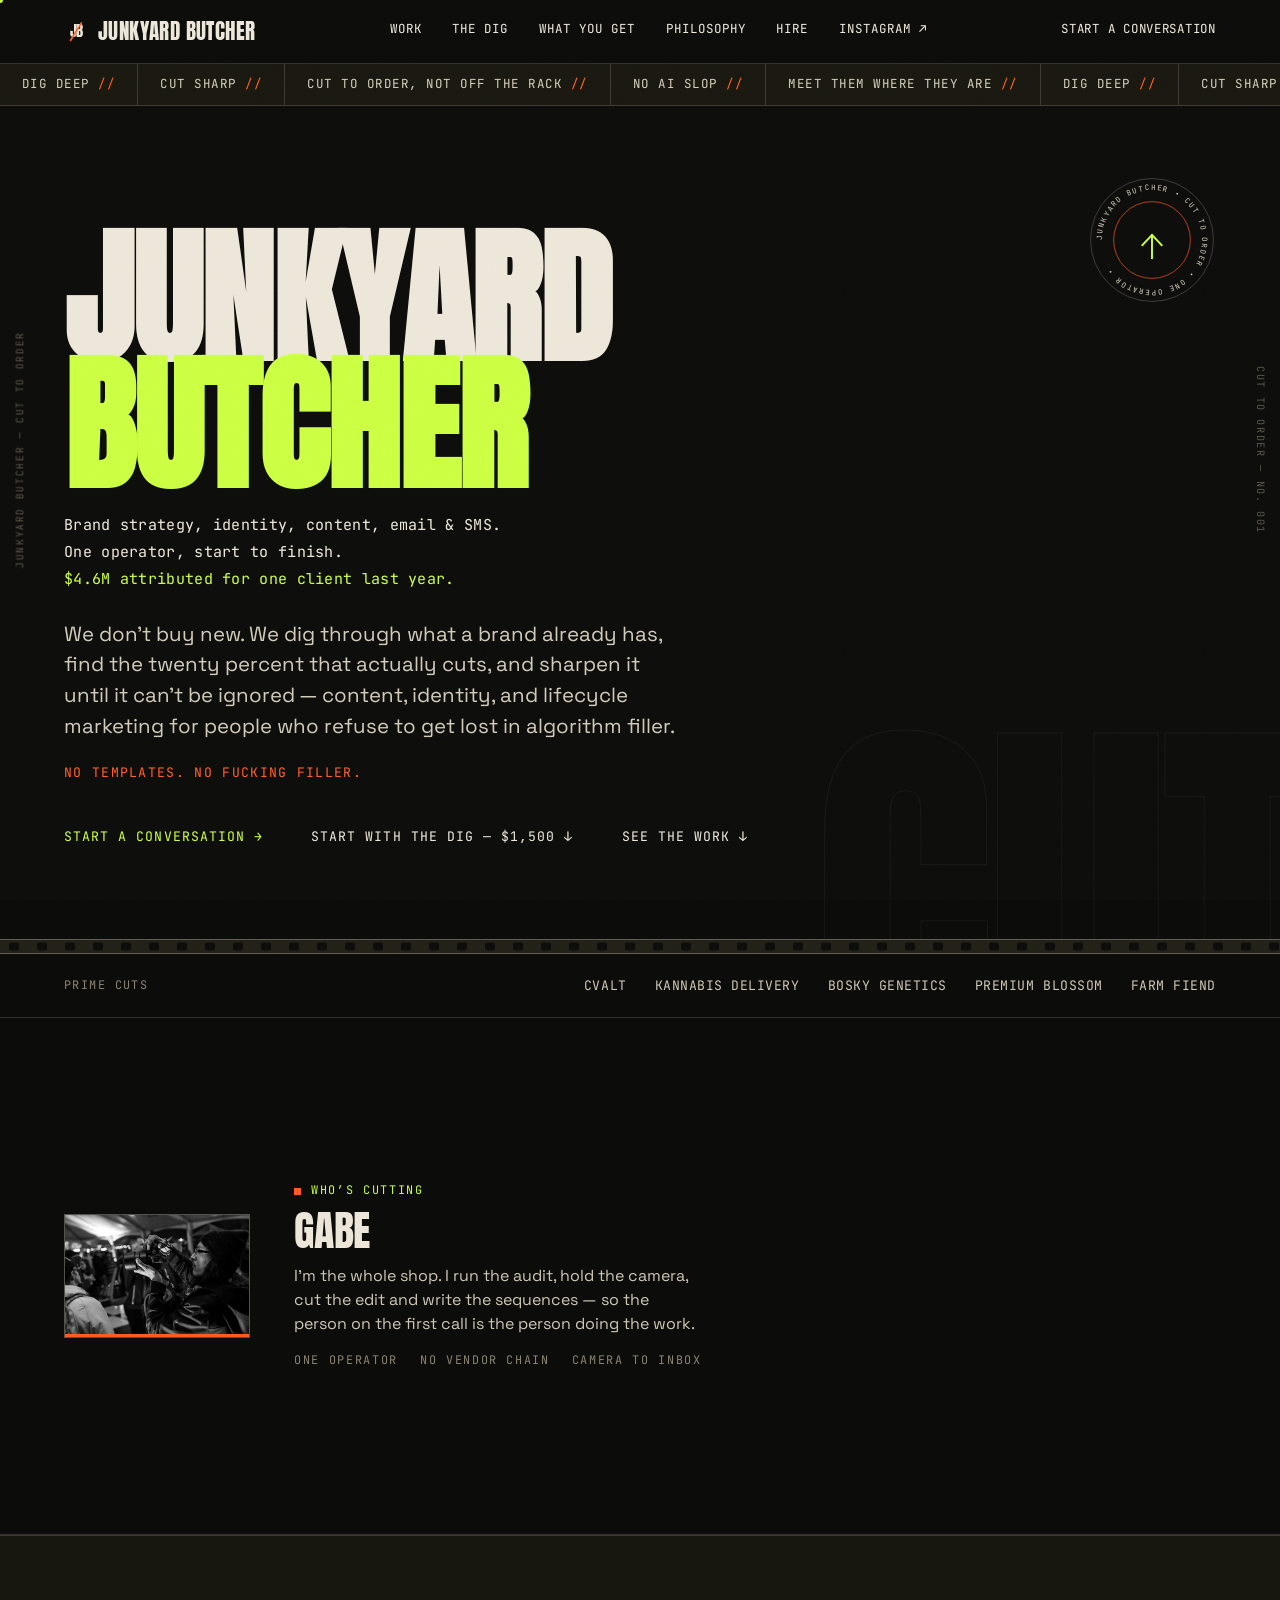
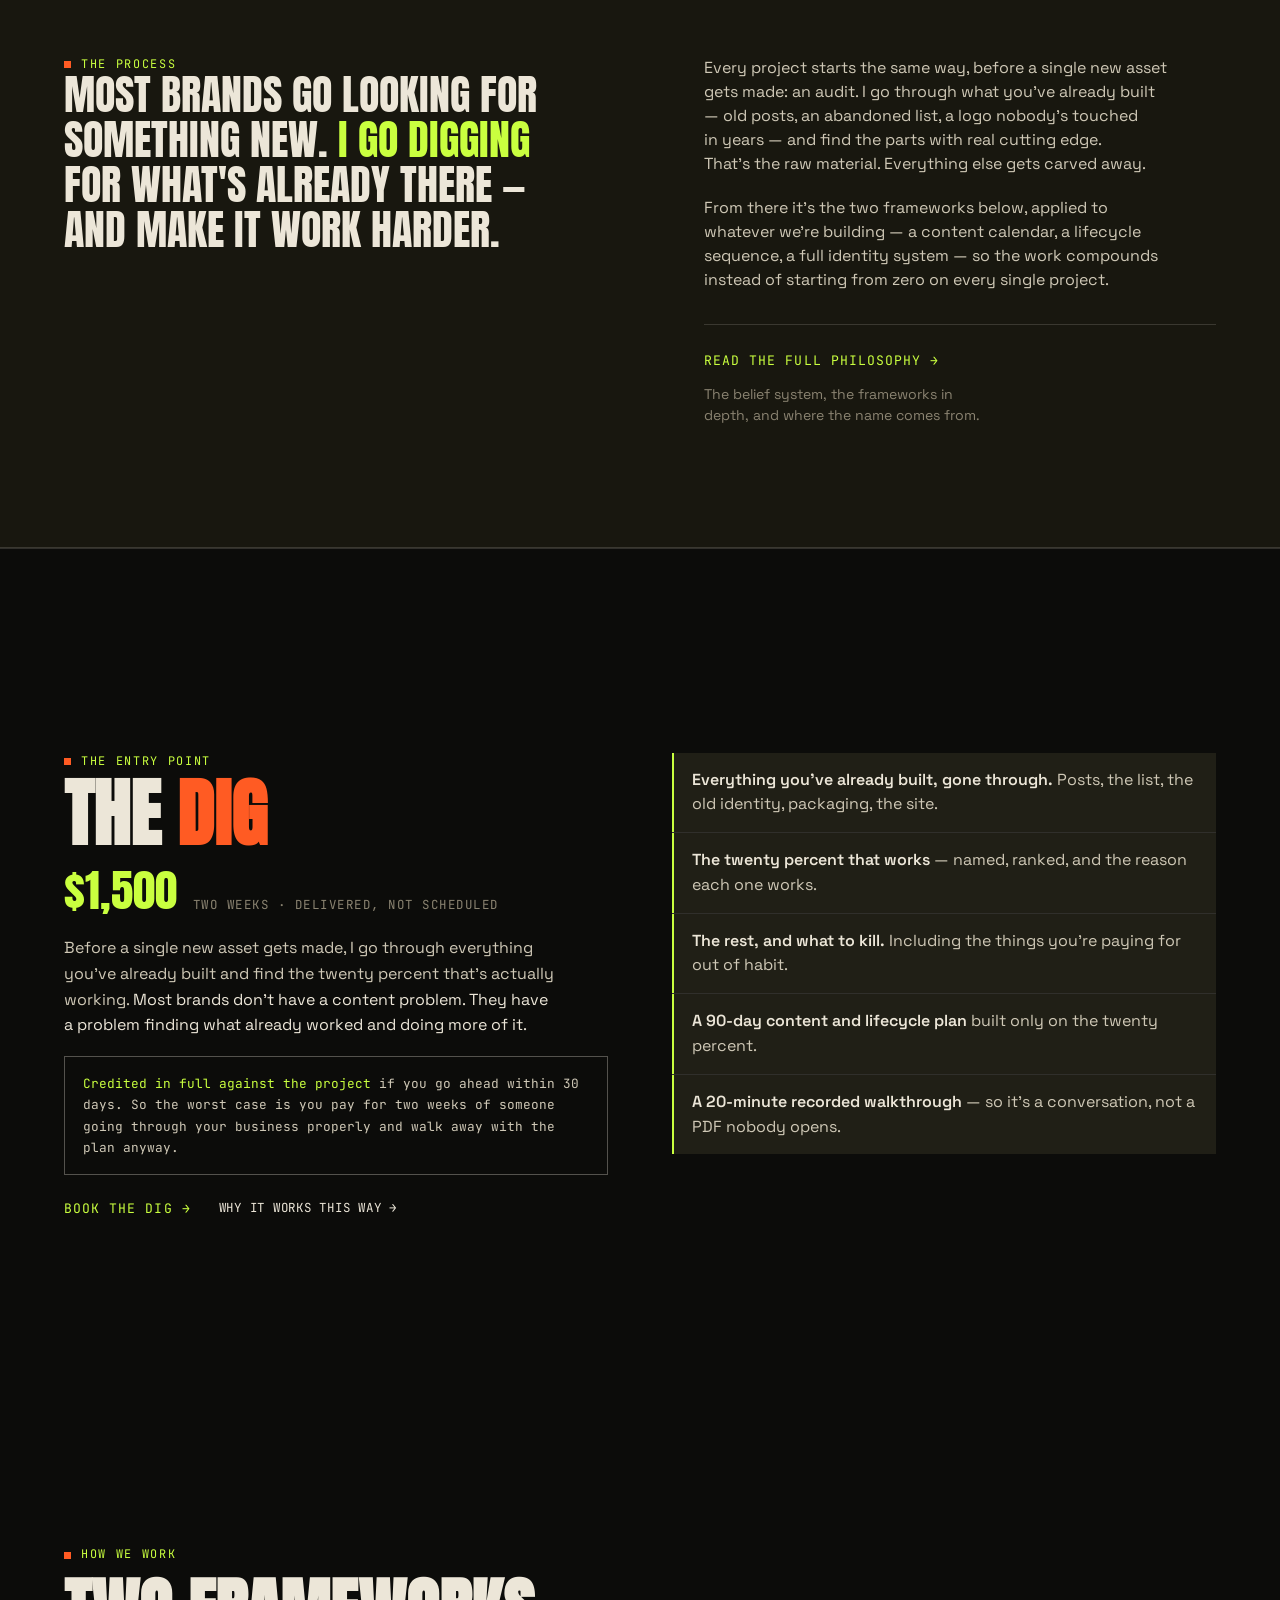
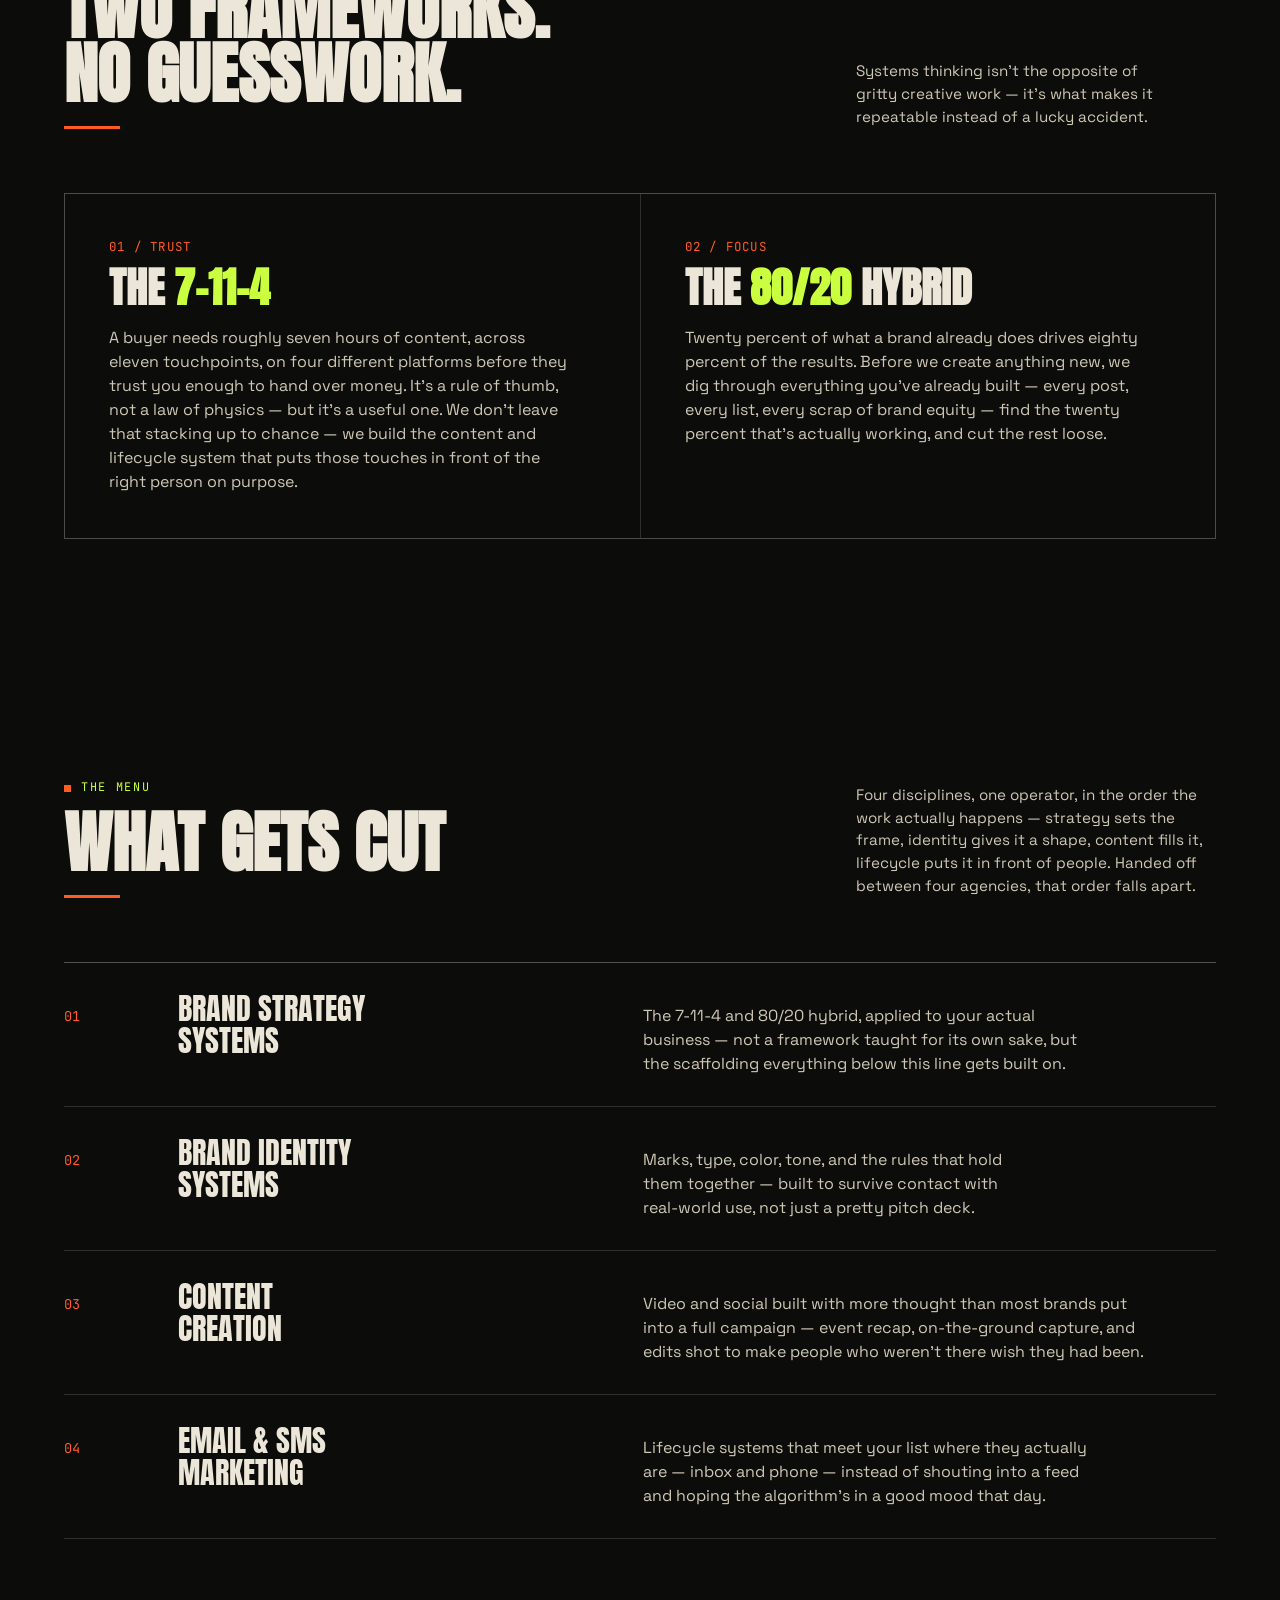
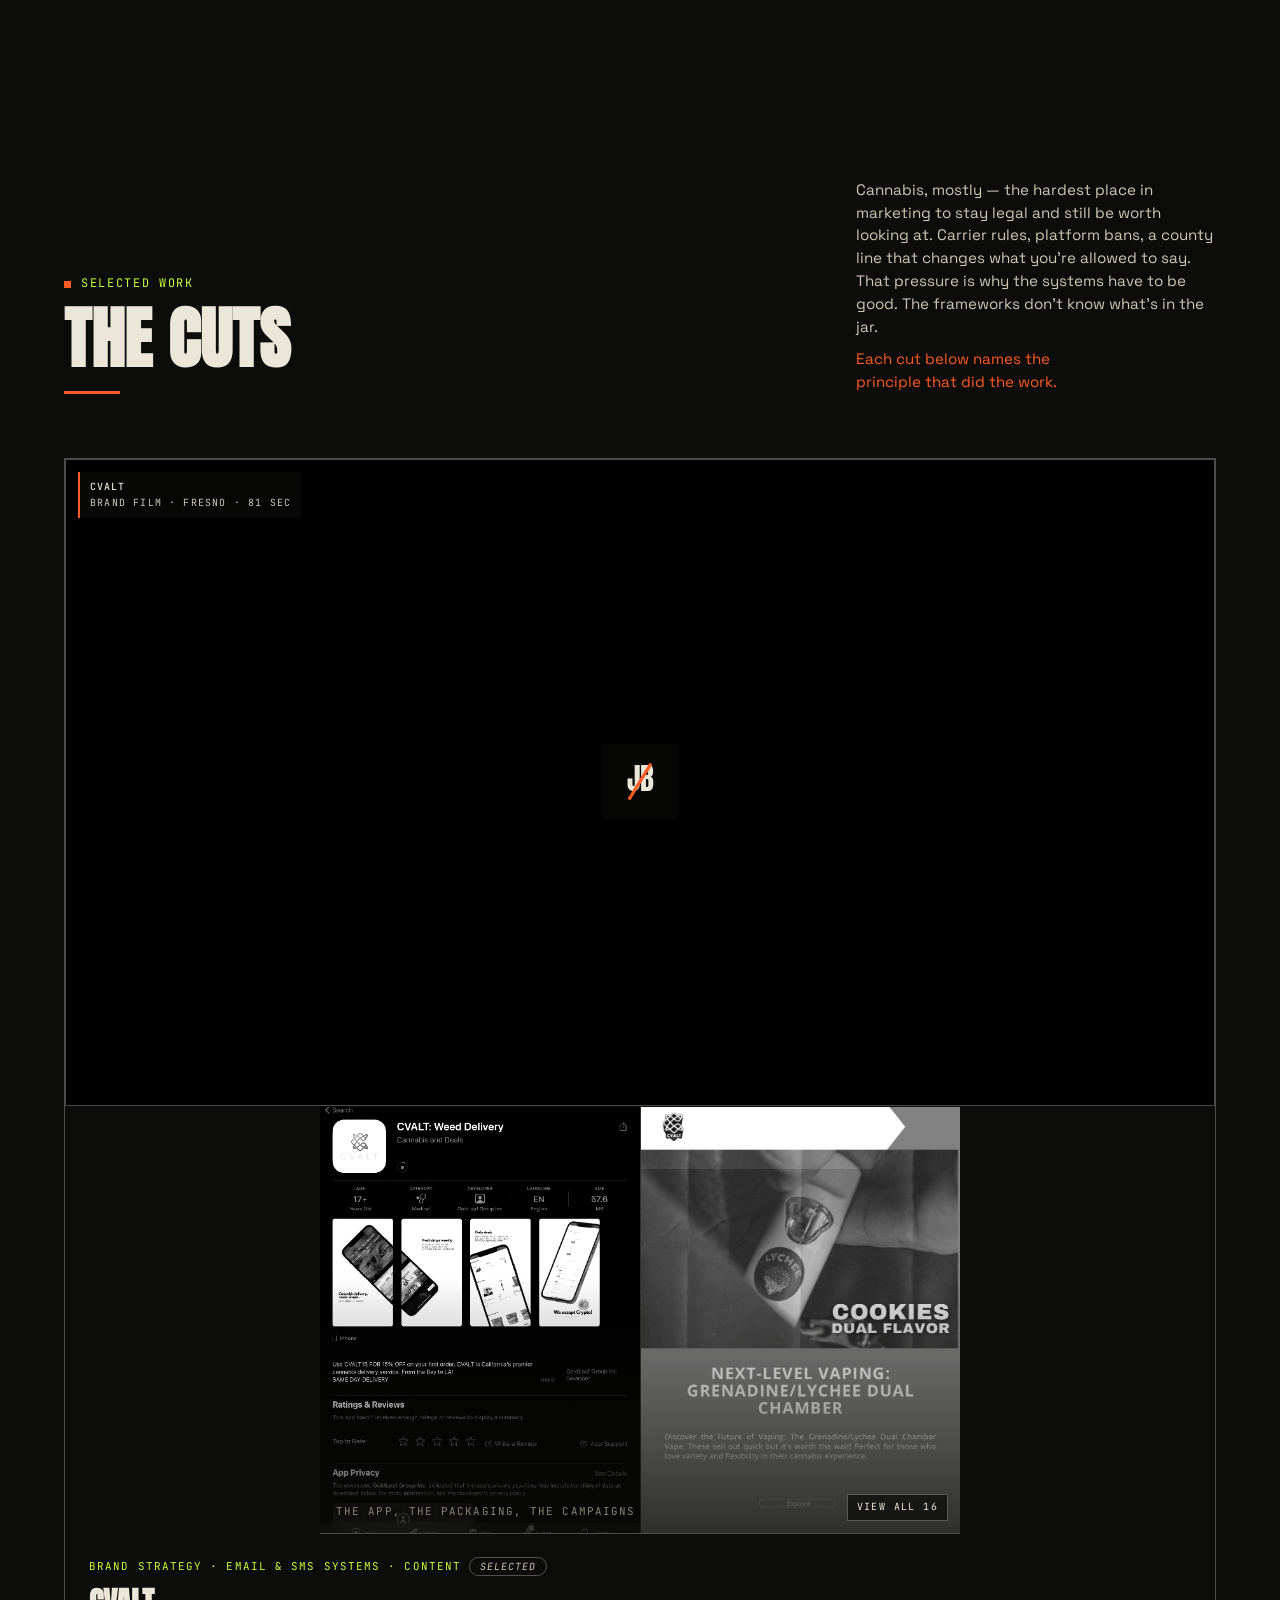
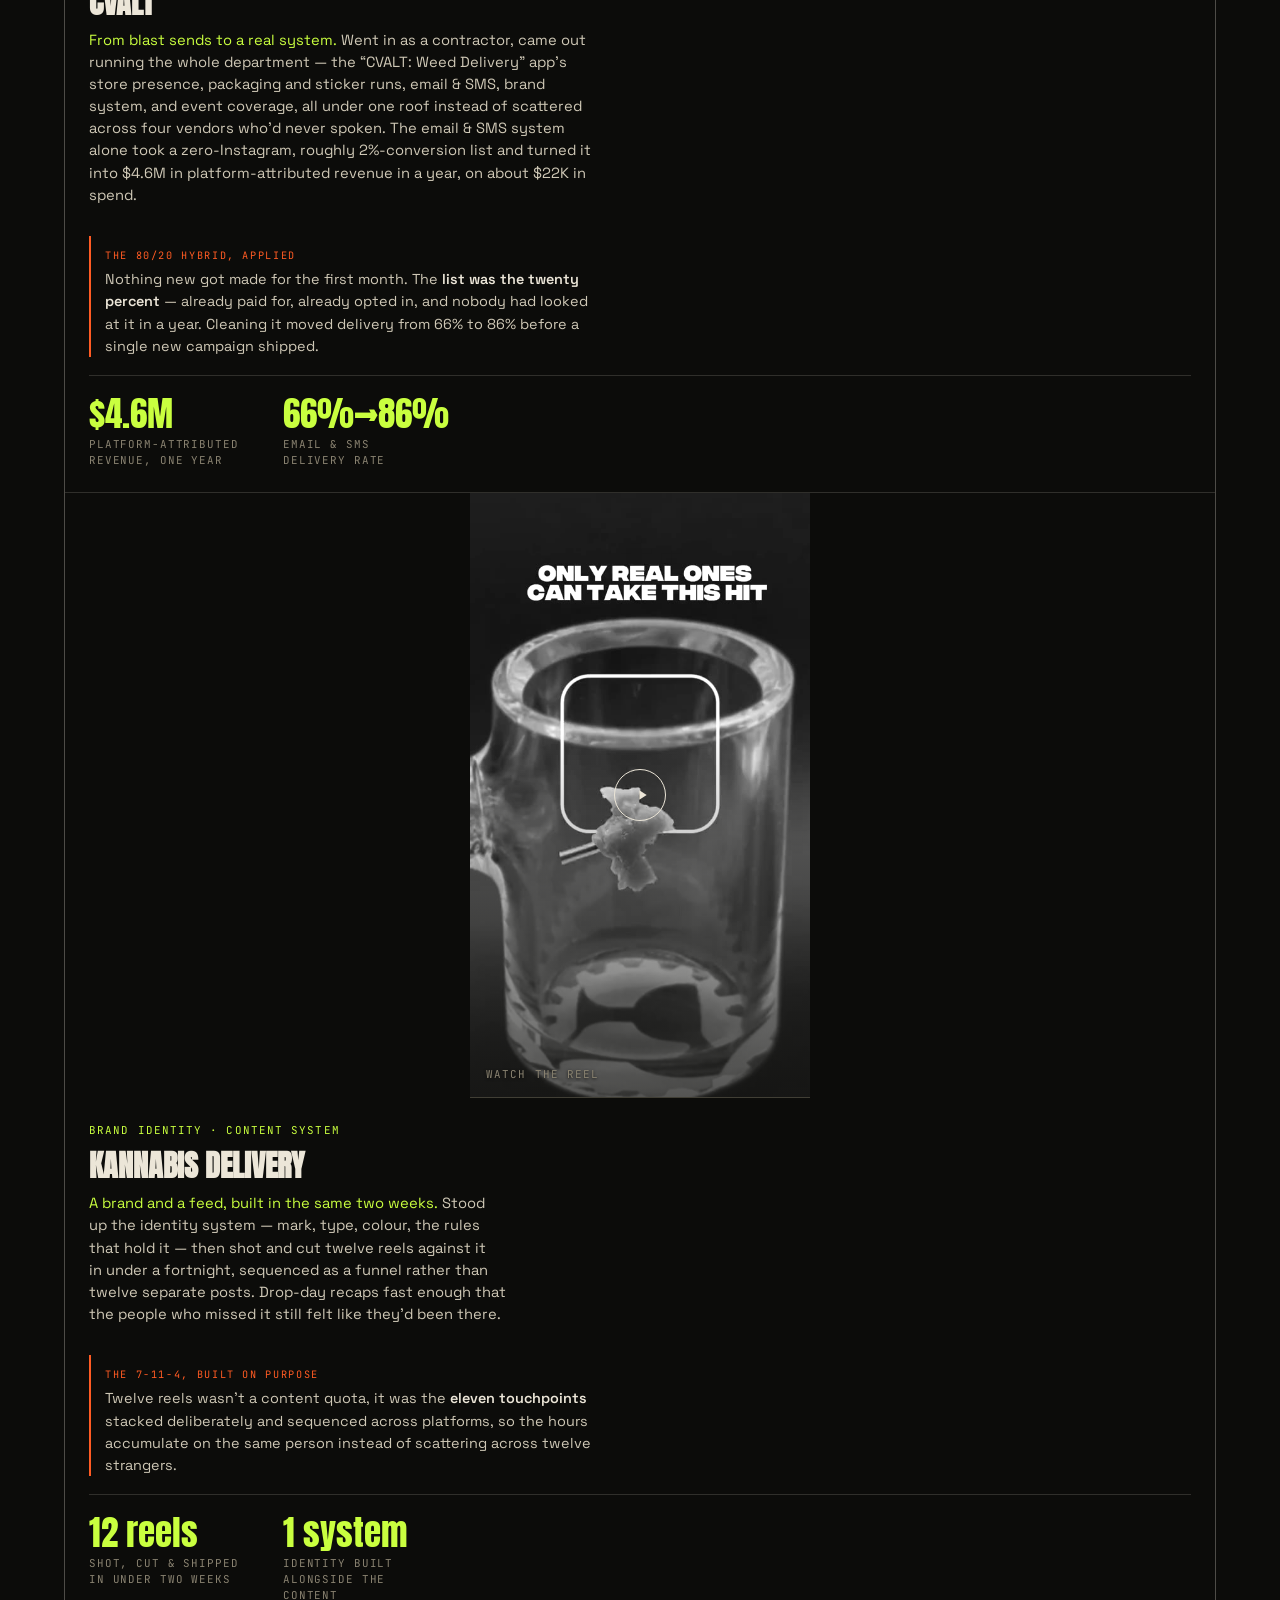
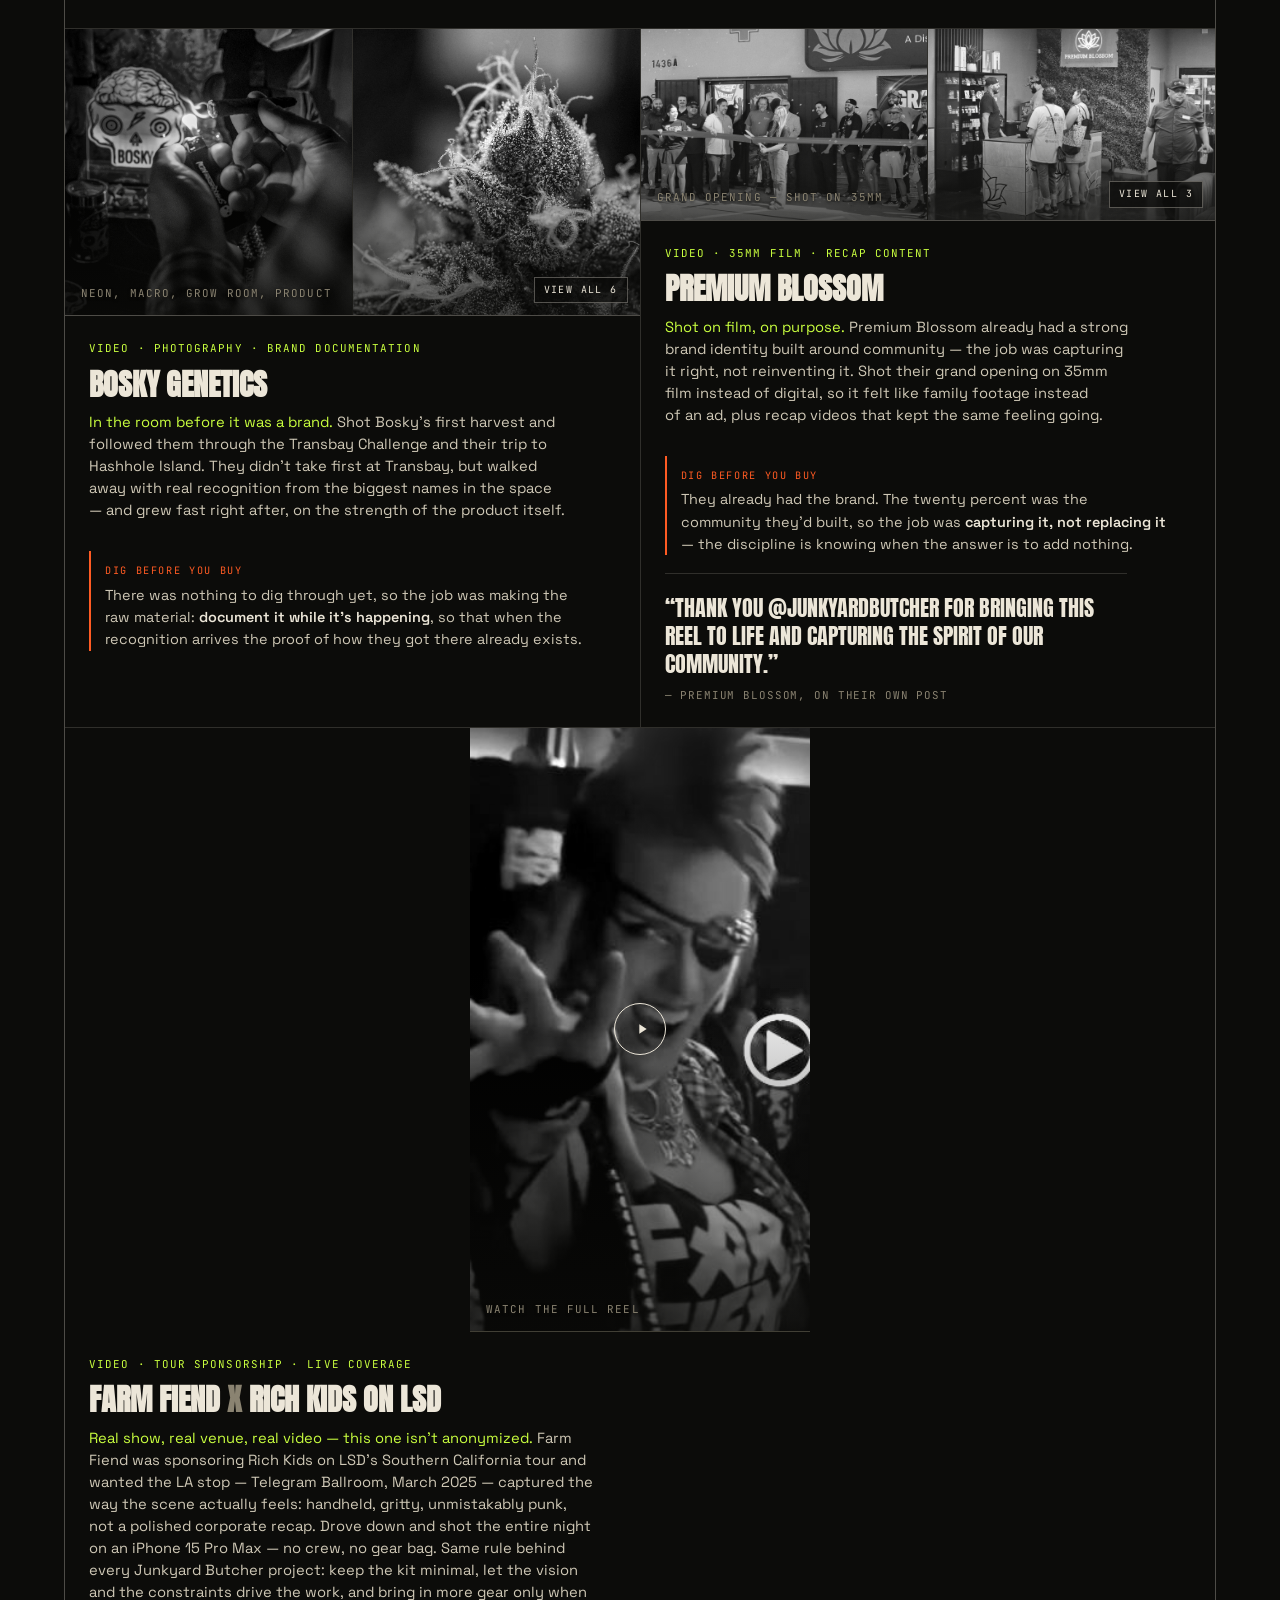
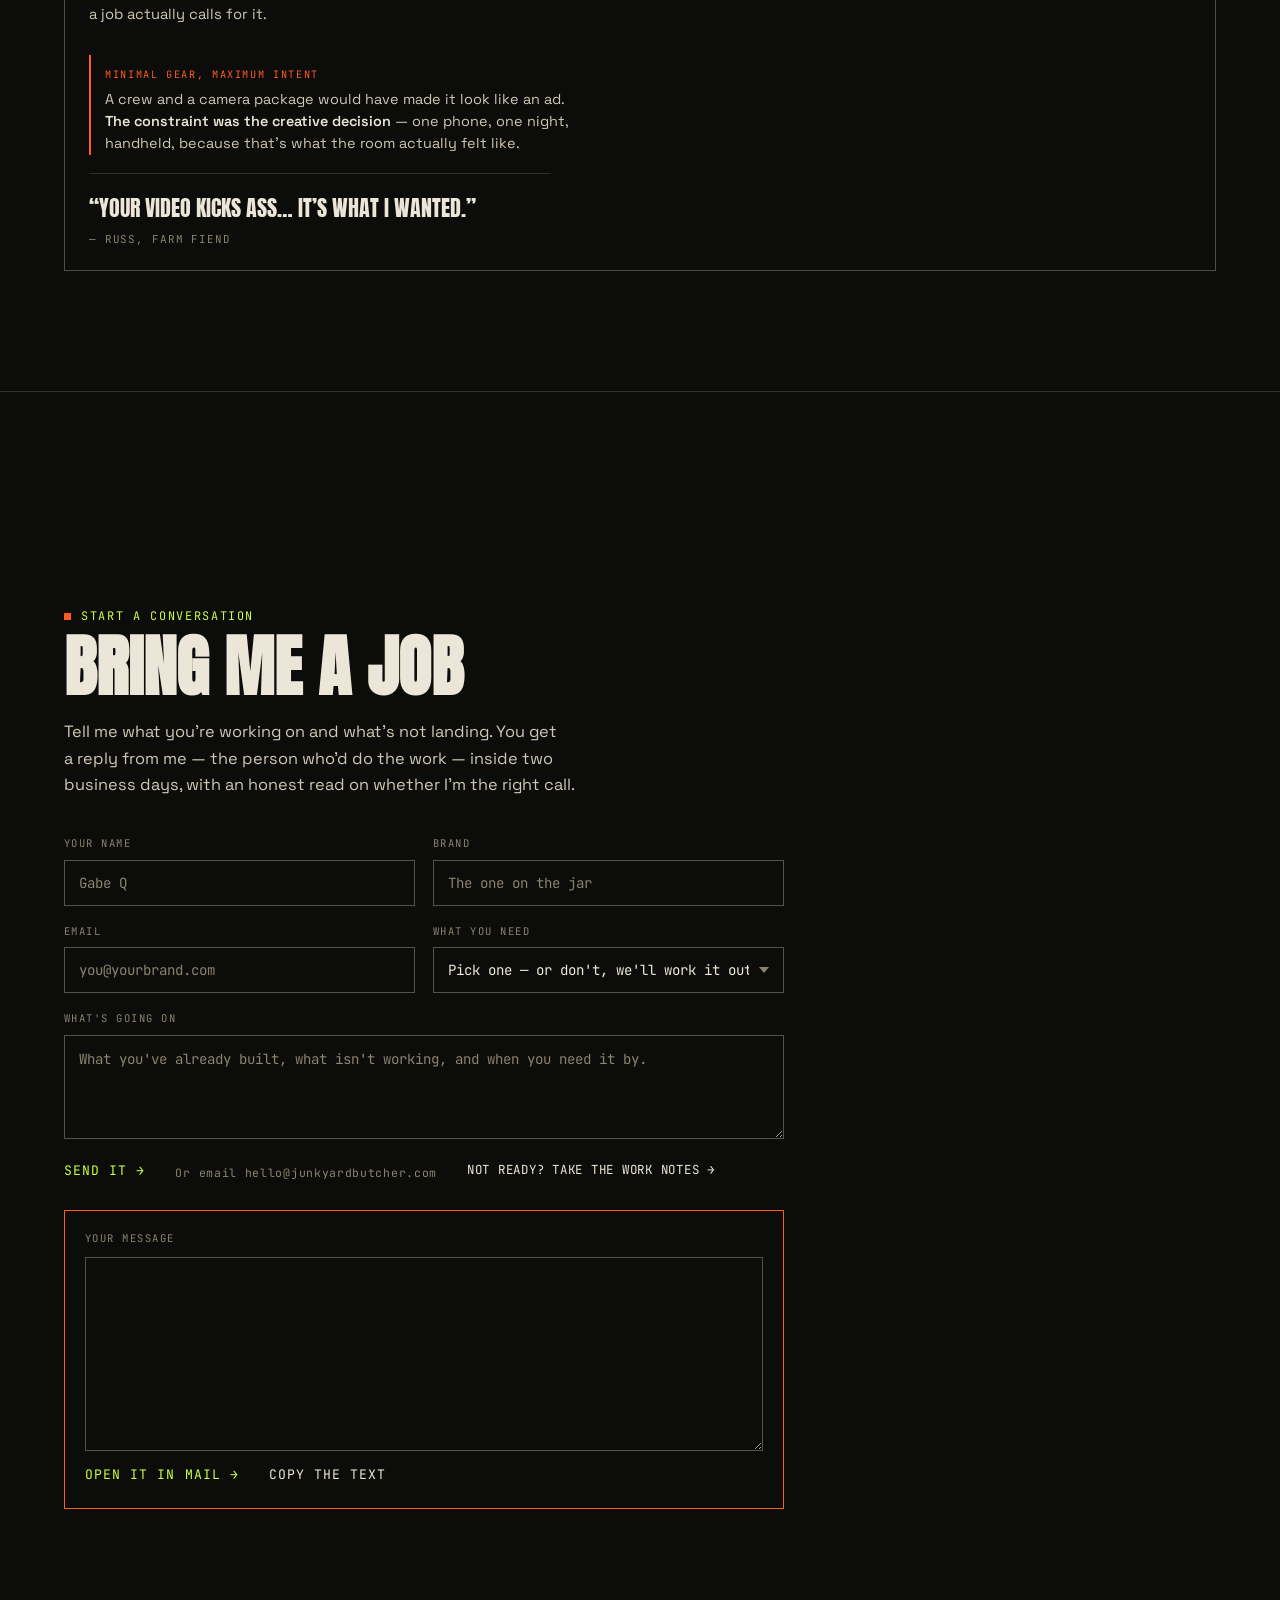
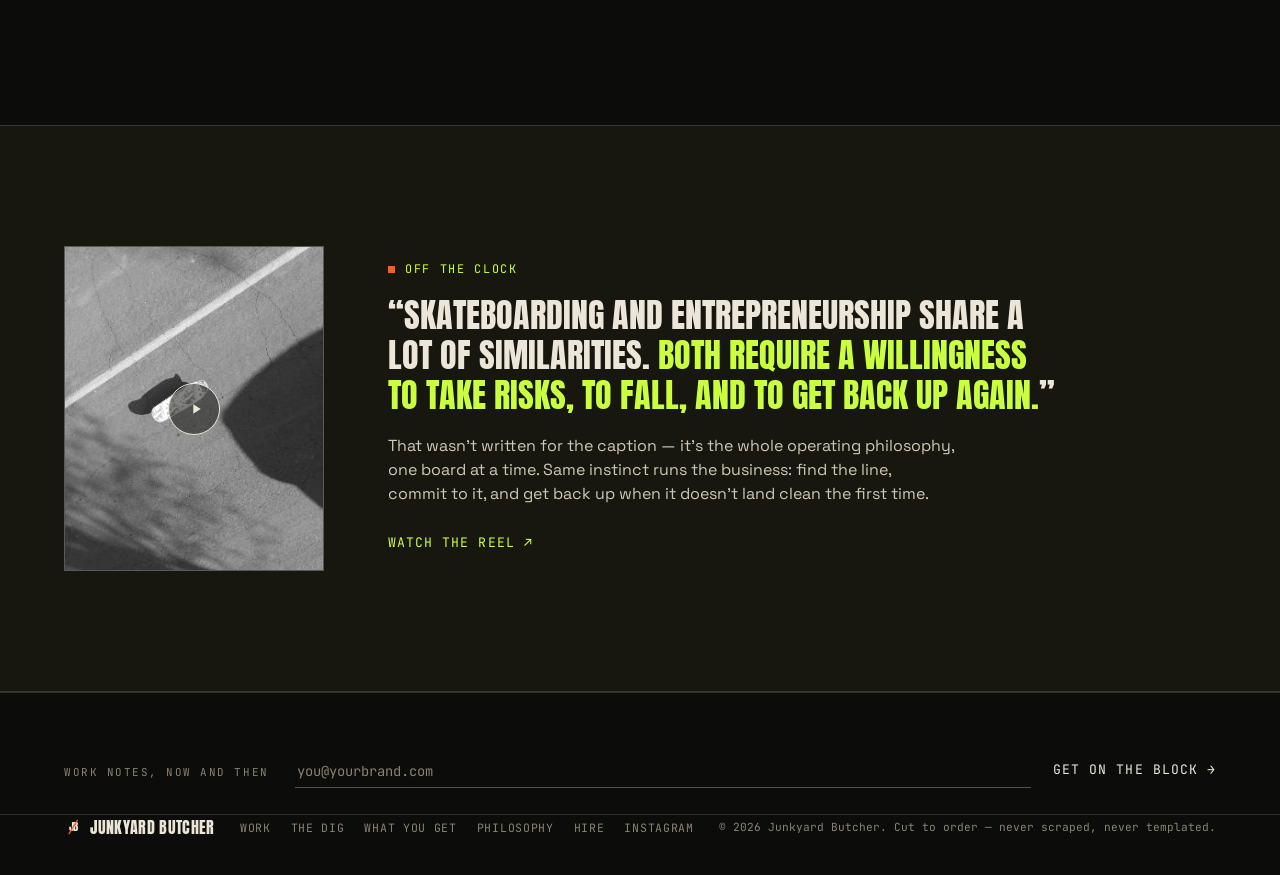
==== commit 881319bc: "Signup slab out, one quiet line in the footer. Each case study names the principle that did the work" ====
--- a/index.html
+++ b/index.html
@@ -327,6 +327,14 @@
   .link-cta:hover::after, .link-cta:focus-visible::after{ right:0; }
   .link-cta.primary{ color:var(--acid); }
   .link-cta.quiet{ font-size:0.78rem; letter-spacing:0.06em; }
+  /* A 23px-tall text link is a coin toss with a thumb. On small screens the
+     hit area grows to ~44px; the underline follows the text, not the box. */
+  @media (max-width:760px){
+    .link-cta{ padding-top:11px; padding-bottom:15px; }
+    .link-cta::after{ bottom:11px; }
+    .nav-mark{ padding-block:10px; }
+    .toc li a, .foot-links a{ display:inline-block; padding-block:9px; }
+  }
 
   /* ============ MARQUEE ============ */
   .marquee{
@@ -511,6 +519,7 @@
     background:var(--rust);
     margin-top:20px;
   }
+  .note-tail{ display:block; margin-top:10px; color:var(--rust); }
   .section-note{
     max-width:360px;
     color:var(--bone-dim);
@@ -845,6 +854,23 @@
   }
   .work-desc{ color:var(--bone-dim); font-size:0.92rem; max-width:56ch; }
   .work-desc em{ font-style:normal; color:var(--acid); }
+  .work-principle{
+    margin-top:18px;
+    padding:12px 0 0 14px;
+    border-left:2px solid var(--rust);
+    display:flex; flex-direction:column; gap:5px;
+  }
+  .work-principle .pr-name{
+    font-family:var(--font-mono);
+    font-size:0.64rem; letter-spacing:0.16em; text-transform:uppercase;
+    color:var(--rust);
+  }
+  .work-principle .pr-how{
+    font-size:0.9rem; line-height:1.55;
+    color:var(--bone-dim);
+    max-width:54ch;
+  }
+  .work-principle .pr-how b{ color:var(--bone); font-weight:600; }
   .work-stats{
     display:flex; flex-wrap:wrap;
     gap:24px 40px;
@@ -991,6 +1017,11 @@
   .jb-btn svg{ width:14px; height:14px; display:block; fill:currentColor; }
   .jb-btn:hover{ border-color:var(--acid); color:var(--acid); }
   .jb-btn:focus-visible{ outline:2px solid var(--acid); outline-offset:2px; }
+  /* 26px is fine for a cursor, not for a thumb */
+  @media (max-width:760px){
+    .jb-btn{ width:36px; height:36px; }
+    .jb-btn svg{ width:16px; height:16px; }
+  }
   .jb-time{
     font-family:var(--font-mono); font-size:0.68rem; letter-spacing:0.08em;
     color:var(--bone-dim); font-variant-numeric:tabular-nums; margin-right:auto;
@@ -1177,51 +1208,10 @@
   .founder-quote em{ font-style:normal; color:var(--acid); }
   .founder-body p{ color:var(--bone-dim); margin-top:18px; max-width:58ch; }
 
-  /* ============ JOIN / CTA ============ */
-  .join{ text-align:left; }
-  .join-inner{
-    border:1px solid var(--line-strong);
-    background:var(--iron-2);
-    padding:clamp(32px,6vw,64px);
-    position:relative;
-  }
   @media (max-width:760px){
     .founder{ padding-bottom:40px; }
-    #join{ padding-top:40px; }
-    .join-inner{ padding:28px; }
-  }
-  .join-title{
-    font-family:var(--font-display);
-    font-size:clamp(2.4rem,7vw,5rem);
-    text-transform:uppercase;
-    line-height:0.92;
-  }
-  .join-title .cut{ color:var(--rust); }
-  .join-copy{
-    color:var(--bone-dim);
-    max-width:56ch;
-    margin-top:20px;
-    font-size:var(--fs-lead);
-  }
-  .join-form{
-    display:flex; flex-wrap:wrap;
-    gap:20px;
-    align-items:center;
-    margin-top:34px;
-    max-width:620px;
-  }
-  .join-form input[type="email"]{
-    flex:1 1 260px;
-    background:transparent;
-    border:1px solid var(--bone);
-    color:var(--bone);
-    font-family:var(--font-mono);
-    font-size:0.9rem;
-    padding:15px 16px;
-    min-width:0;
-  }
-  .join-form input::placeholder{ color:var(--smoke); }
-  .join-form button[disabled]{ opacity:0.45; cursor:not-allowed; }
+  }
+  /* status line, shared by the hire form and the footer signup */
   .join-status{
     font-family:var(--font-mono);
     font-size:0.86rem;
@@ -1235,14 +1225,6 @@
   .join-status.is-good{ border-left-color:var(--acid); color:var(--bone); }
   .join-status.is-bad{ border-left-color:var(--rust); color:var(--bone); }
   .join-status.is-wait{ border-left-color:var(--smoke); color:var(--smoke); }
-  .join-form input:focus-visible{ outline:2px solid var(--acid); outline-offset:2px; }
-  .join-alt{
-    margin-top:30px;
-    padding-top:26px;
-    border-top:1px solid var(--line);
-    display:flex; flex-wrap:wrap; gap:14px 32px;
-    align-items:center;
-  }
 
   /* ============ THE DIG ============
      The entry product. The Process section has always promised an audit;
@@ -1404,6 +1386,37 @@
   @media (max-width:620px){
     .hire-form{ grid-template-columns:1fr; }
   }
+
+  .foot-block{
+    padding-block:26px;
+    border-bottom:1px solid var(--line);
+    display:flex; flex-wrap:wrap; align-items:baseline;
+    gap:10px 26px;
+  }
+  .foot-block label{
+    font-family:var(--font-mono);
+    font-size:0.68rem; letter-spacing:0.14em; text-transform:uppercase;
+    color:var(--smoke);
+    flex:none;
+  }
+  .foot-join{
+    display:flex; flex-wrap:wrap; align-items:center; gap:10px 22px;
+    flex:1 1 320px; min-width:0;
+  }
+  .foot-join input[type="email"]{
+    flex:1 1 220px; min-width:0;
+    background:transparent;
+    border:0; border-bottom:1px solid var(--line-strong);
+    border-radius:0;
+    color:var(--bone);
+    font-family:var(--font-mono);
+    font-size:0.86rem;
+    padding:7px 2px;
+  }
+  .foot-join input::placeholder{ color:var(--smoke); }
+  .foot-join input:focus-visible{ outline:none; border-bottom-color:var(--acid); }
+  .foot-join button[disabled]{ opacity:0.45; cursor:not-allowed; }
+  .foot-block .join-status{ flex:1 1 100%; margin-top:6px; }
 
   /* ============ FOOTER ============ */
   footer{
@@ -1732,6 +1745,7 @@
         Cannabis, mostly &mdash; the hardest place in marketing to stay legal and still be worth
         looking at. Carrier rules, platform bans, a county line that changes what you're allowed to
         say. That pressure is why the systems have to be good. The frameworks don't know what's in the jar.
+        <span class="note-tail">Each cut below names the principle that did the work.</span>
       </p>
     </div>
 
@@ -1797,6 +1811,10 @@
             2%-conversion list and turned it into $4.6M in platform-attributed revenue in a year, on about
             $22K in spend.
           </p>
+          <div class="work-principle">
+            <span class="pr-name">The 80/20 Hybrid, applied</span>
+            <span class="pr-how">Nothing new got made for the first month. The <b>list was the twenty percent</b> &mdash; already paid for, already opted in, and nobody had looked at it in a year. Cleaning it moved delivery from 66% to 86% before a single new campaign shipped.</span>
+          </div>
           <div class="work-stats">
             <div class="stat">
               <span class="stat-num">$4.6M</span>
@@ -1829,6 +1847,10 @@
             under a fortnight, sequenced as a funnel rather than twelve separate posts. Drop-day recaps fast
             enough that the people who missed it still felt like they'd been there.
           </p>
+          <div class="work-principle">
+            <span class="pr-name">The 7-11-4, built on purpose</span>
+            <span class="pr-how">Twelve reels wasn't a content quota, it was the <b>eleven touchpoints</b> stacked deliberately and sequenced across platforms, so the hours accumulate on the same person instead of scattering across twelve strangers.</span>
+          </div>
           <div class="work-stats">
             <div class="stat">
               <span class="stat-num">12 reels</span>
@@ -1872,6 +1894,11 @@
             walked away with real recognition from the biggest names in the space — and grew fast right after,
             on the strength of the product itself.
           </p>
+          <div class="work-principle">
+            <span class="pr-name">Dig before you buy</span>
+            <span class="pr-how">There was nothing to dig through yet, so the job was making the raw material: <b>document it while it's happening</b>, so that when the recognition arrives the proof of how they got there already exists.</span>
+          </div>
+
         </div>
       </article>
 
@@ -1898,6 +1925,11 @@
             film instead of digital, so it felt like family footage instead of an ad, plus recap videos that
             kept the same feeling going.
           </p>
+          <div class="work-principle">
+            <span class="pr-name">Dig before you buy</span>
+            <span class="pr-how">They already had the brand. The twenty percent was the community they'd built, so the job was <b>capturing it, not replacing it</b> &mdash; the discipline is knowing when the answer is to add nothing.</span>
+          </div>
+
           <blockquote class="work-quote">
             &ldquo;Thank you @JunkyardButcher for bringing this reel to life and capturing the spirit
             of our community.&rdquo;
@@ -1927,6 +1959,11 @@
             bag. Same rule behind every Junkyard Butcher project: keep the kit minimal, let the vision and the
             constraints drive the work, and bring in more gear only when a job actually calls for it.
           </p>
+          <div class="work-principle">
+            <span class="pr-name">Minimal gear, maximum intent</span>
+            <span class="pr-how">A crew and a camera package would have made it look like an ad. <b>The constraint was the creative decision</b> &mdash; one phone, one night, handheld, because that's what the room actually felt like.</span>
+          </div>
+
           <blockquote class="work-quote">
             &ldquo;Your video kicks ass&hellip; it&rsquo;s what I wanted.&rdquo;
             <cite>&mdash; Russ, Farm Fiend</cite>
@@ -2033,35 +2070,20 @@
     </div>
   </section>
 
-  <div class="cutline" aria-hidden="true"></div>
-
-  <!-- ============ JOIN ============ -->
-  <section class="wrap" id="join">
-    <div class="join-inner">
-      <div class="eyebrow">The Block</div>
-      <h2 class="join-title">Get On The Butcher's <span class="cut">Block</span></h2>
-      <p class="join-copy">
-        Work notes from inside the shop. What's working on live accounts before it's a tidy case study,
-        the frameworks as I'm actually using them, and first word when a spot on the calendar opens up.
-        Infrequent, and you can leave in one click.
-      </p>
-      <form class="join-form" id="join-form" novalidate>
-        <label for="email-input" style="position:absolute;width:1px;height:1px;overflow:hidden;clip:rect(0 0 0 0);">Email address</label>
-        <input id="email-input" type="email" name="email" placeholder="you@yourbrand.com" autocomplete="email" required>
-        <button type="submit" class="link-cta primary" id="join-submit">Get On →</button>
-      </form>
-      <p class="join-status" id="join-status" role="status" aria-live="polite" hidden></p>
-
-      <div class="join-alt">
-        <a href="#hire" class="link-cta quiet">Rather just hire me? Start a conversation →</a>
-        <a href="#work" class="link-cta quiet">Or see the work first →</a>
-      </div>
-    </div>
-  </section>
-
 </main>
 
 <footer>
+  <!-- The Block, reduced to one line. It was a bordered slab competing with
+       the hire form for the same attention and winning on size alone. -->
+  <div class="wrap foot-block" id="join">
+    <label for="email-input">Work notes, now and then</label>
+    <form class="foot-join" id="join-form" novalidate>
+      <input id="email-input" type="email" name="email" placeholder="you@yourbrand.com" autocomplete="email" required>
+      <button type="submit" class="link-cta" id="join-submit">Get on the block &rarr;</button>
+    </form>
+    <p class="join-status" id="join-status" role="status" aria-live="polite" hidden></p>
+  </div>
+
   <div class="wrap foot-grid">
     <div class="foot-mark">
       <svg class="jb-mark" viewBox="0 0 100 100" aria-hidden="true">
@@ -2336,7 +2358,7 @@
   //
   // Deliberately NOT Klaviyo: that API subscribes a profile to marketing, and
   // someone asking for a quote has not consented to a newsletter.
-  var HIRE_ENDPOINT = '';
+  var HIRE_ENDPOINT = 'https://formspree.io/f/maeyaddy';
 
 
   // "Book The Dig" should land on the form with the answer already picked.
@@ -2432,7 +2454,14 @@
       fetch(HIRE_ENDPOINT, {
         method: 'POST',
         headers: { 'content-type': 'application/json', 'accept': 'application/json' },
-        body: JSON.stringify(f)
+        body: JSON.stringify({
+          name: f.name,
+          brand: f.brand,
+          email: f.email,
+          need: f.need || 'not specified',
+          message: f.message,
+          _subject: 'New job \u2014 ' + f.brand          // what lands in the inbox
+        })
       })
       .then(function(res){
         if (res.ok || res.status === 200 || res.status === 202) {
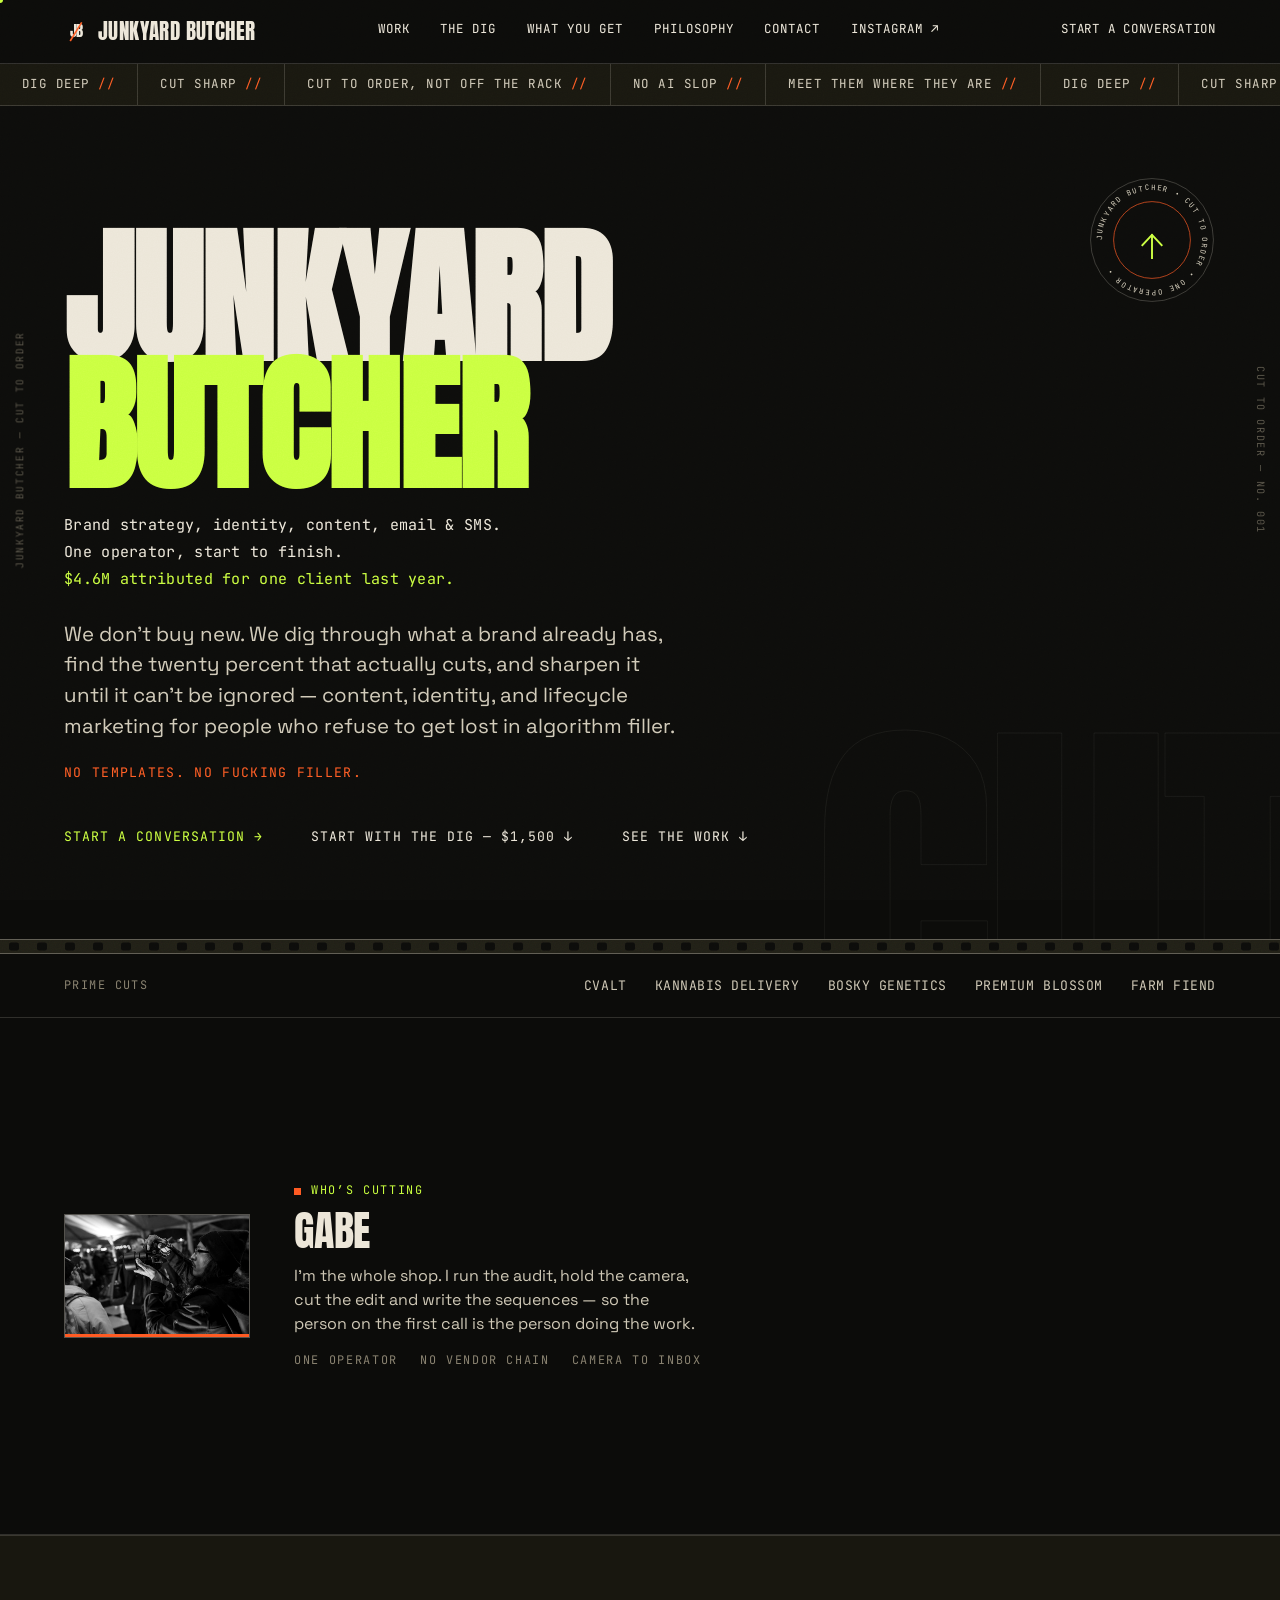
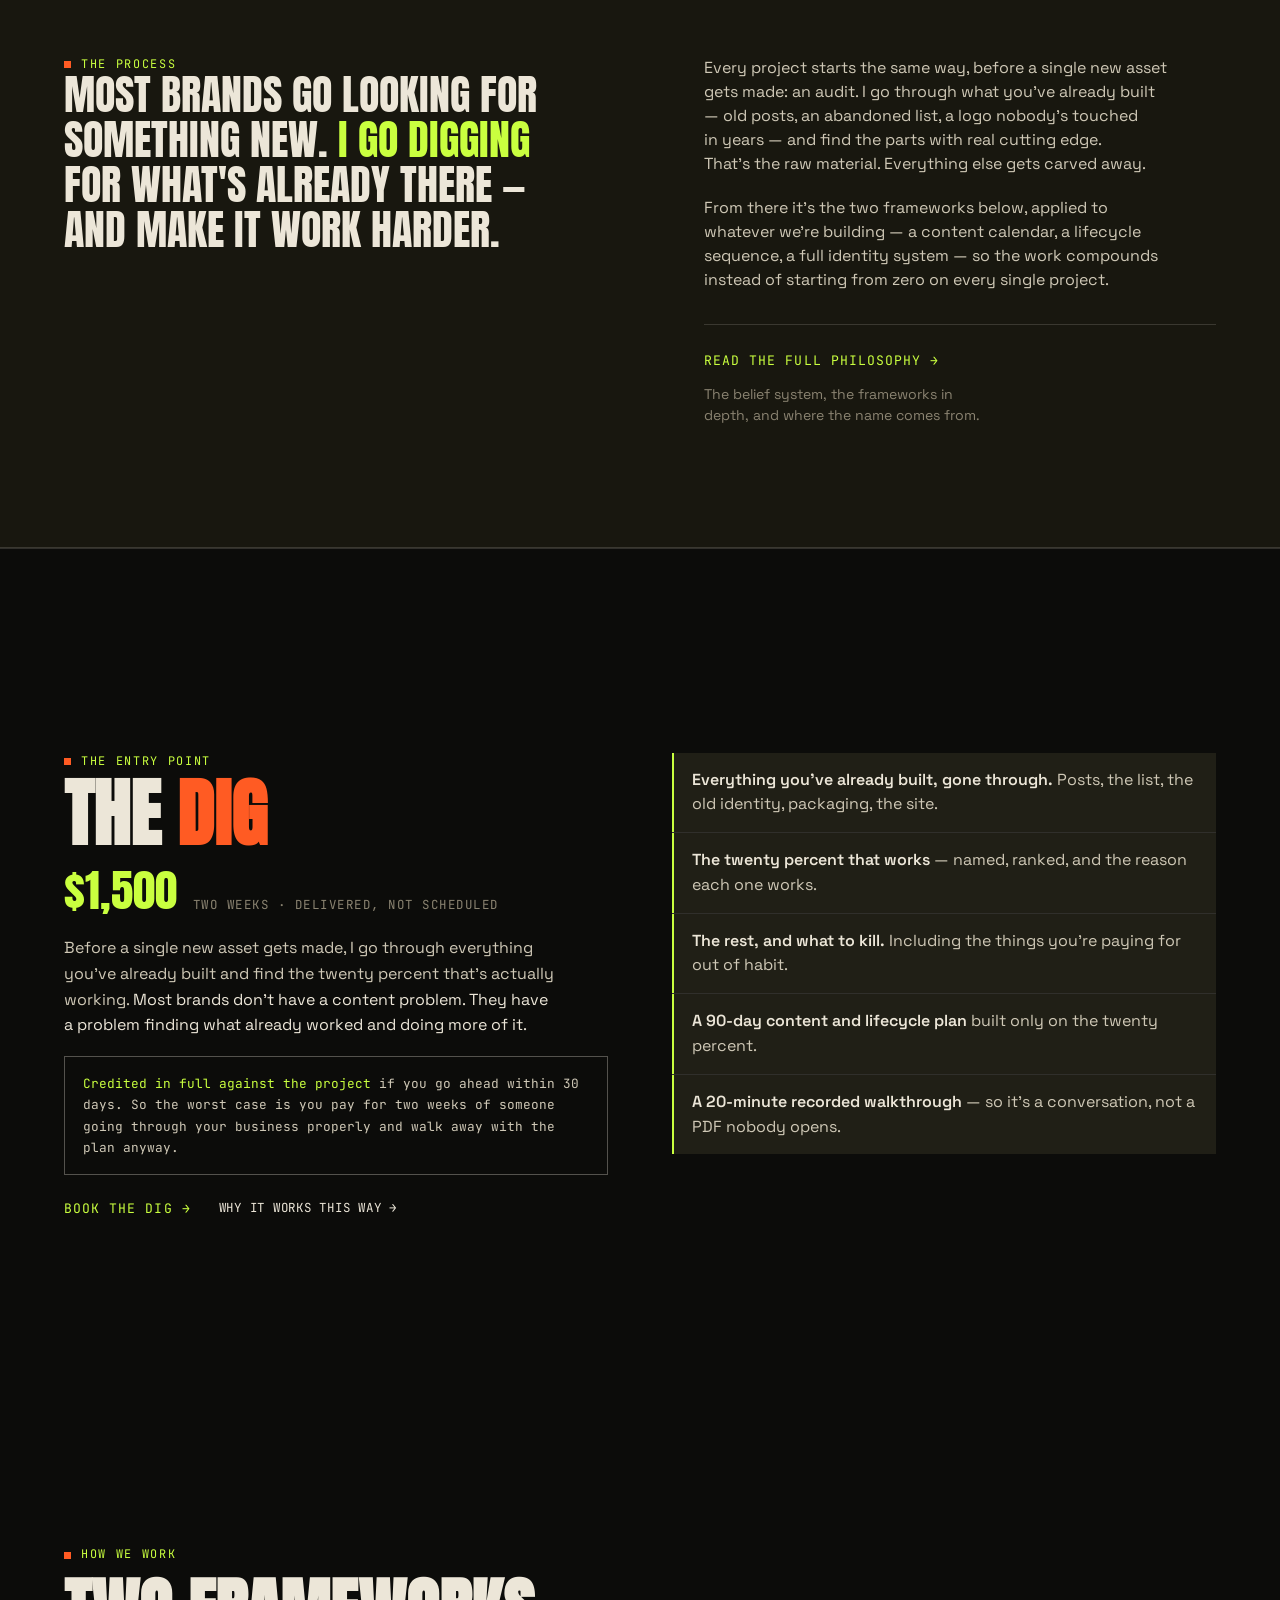
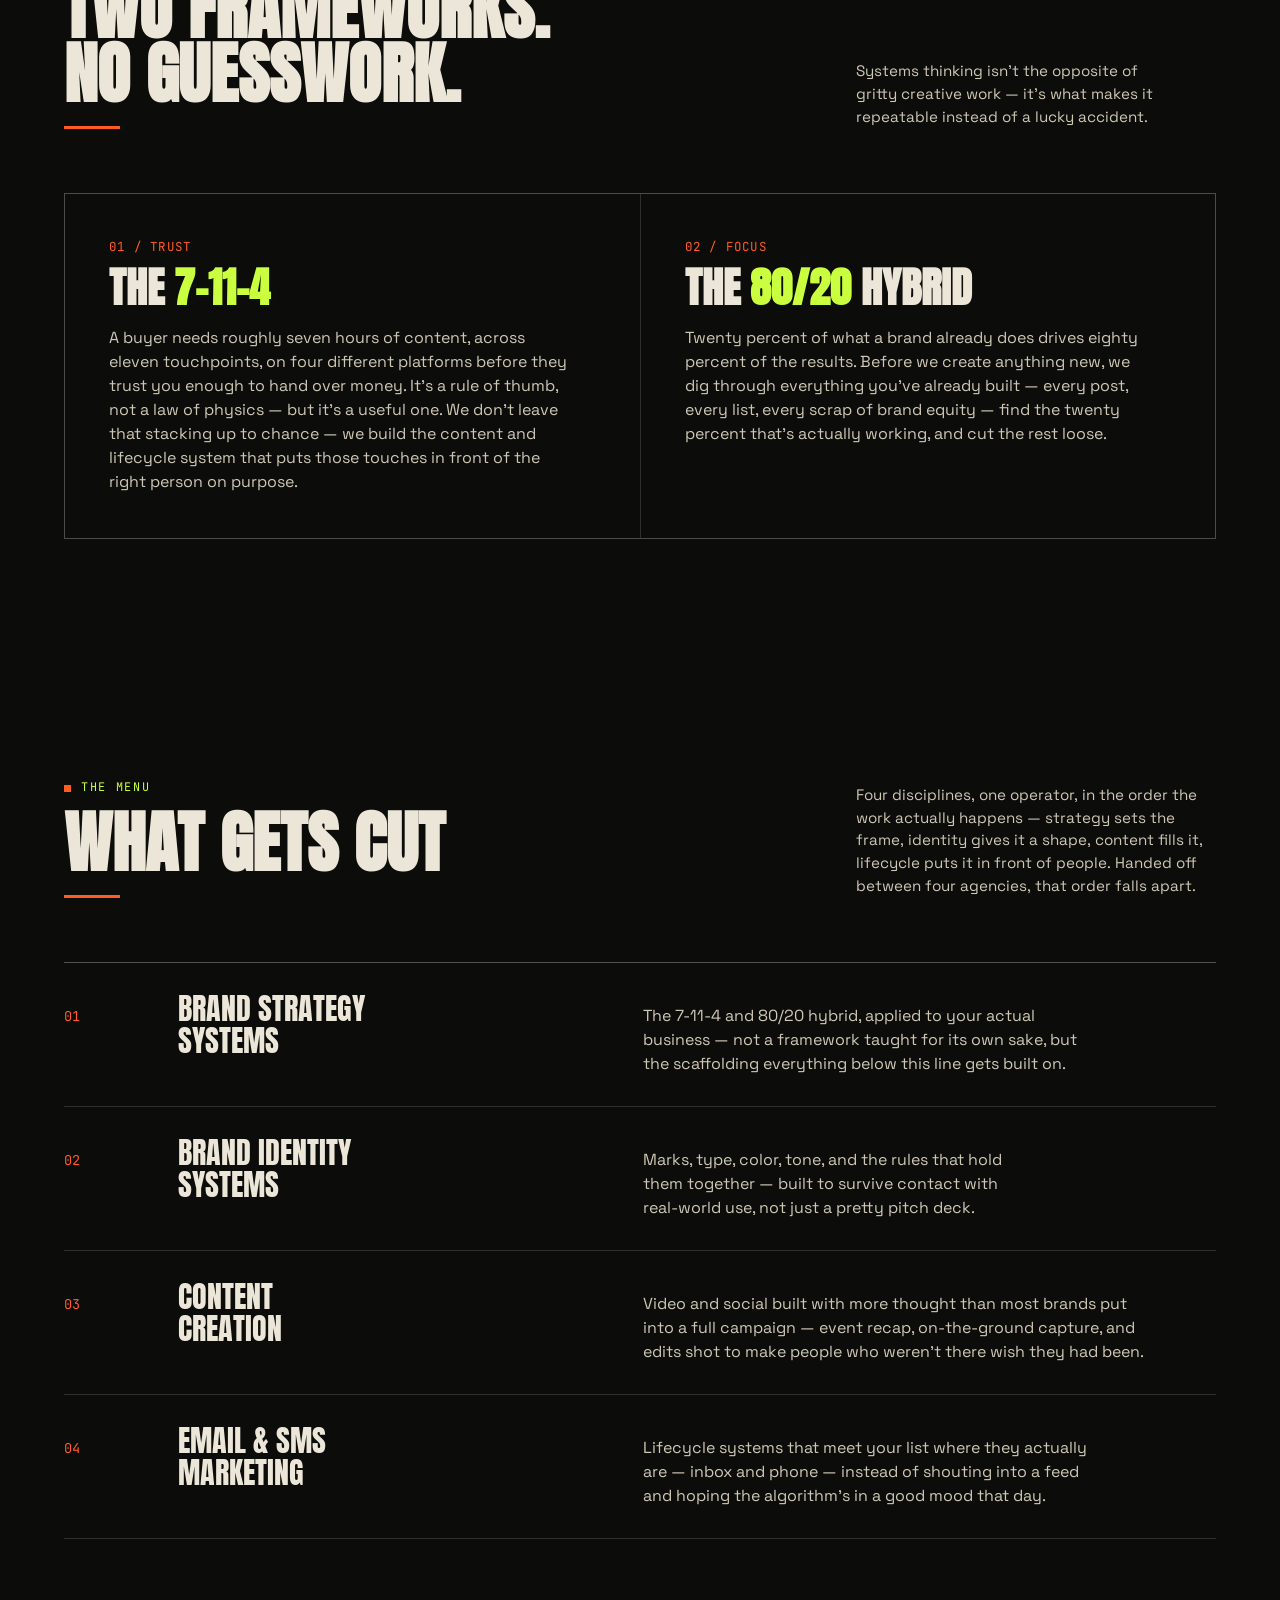
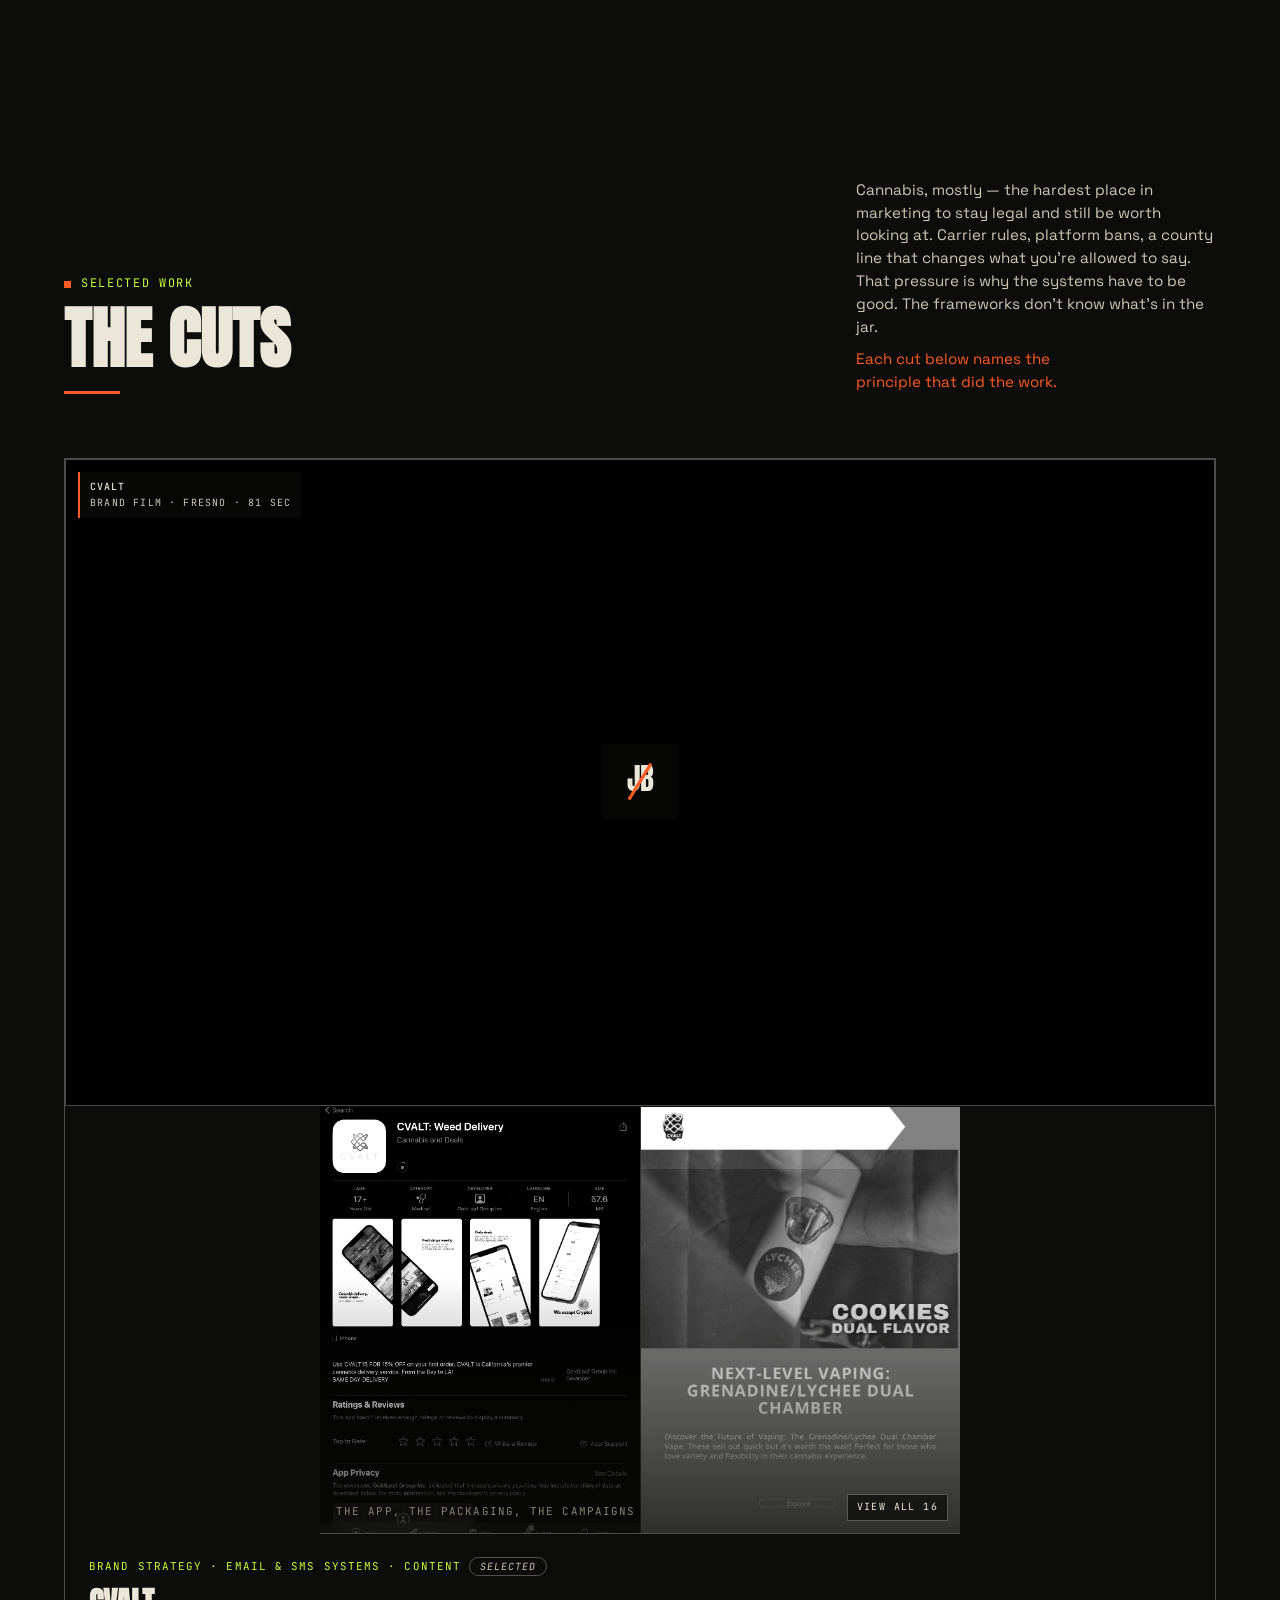
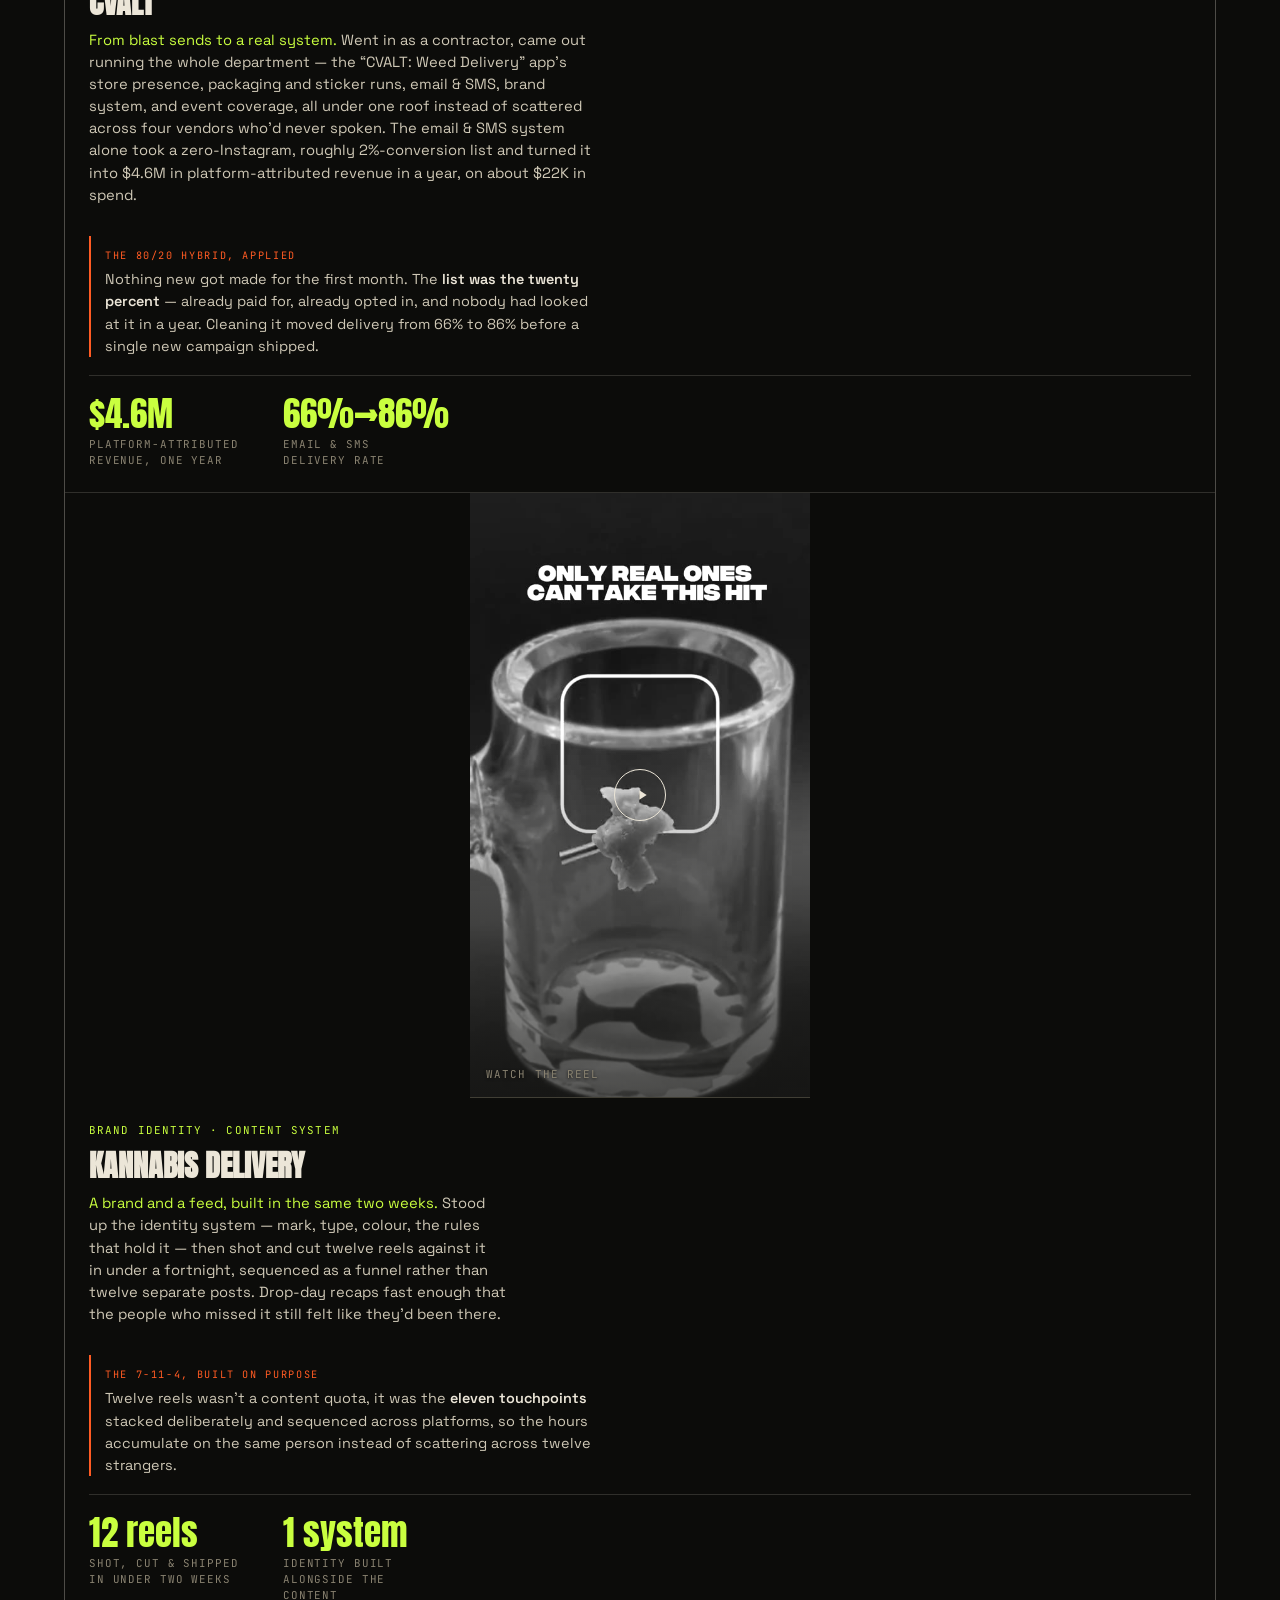
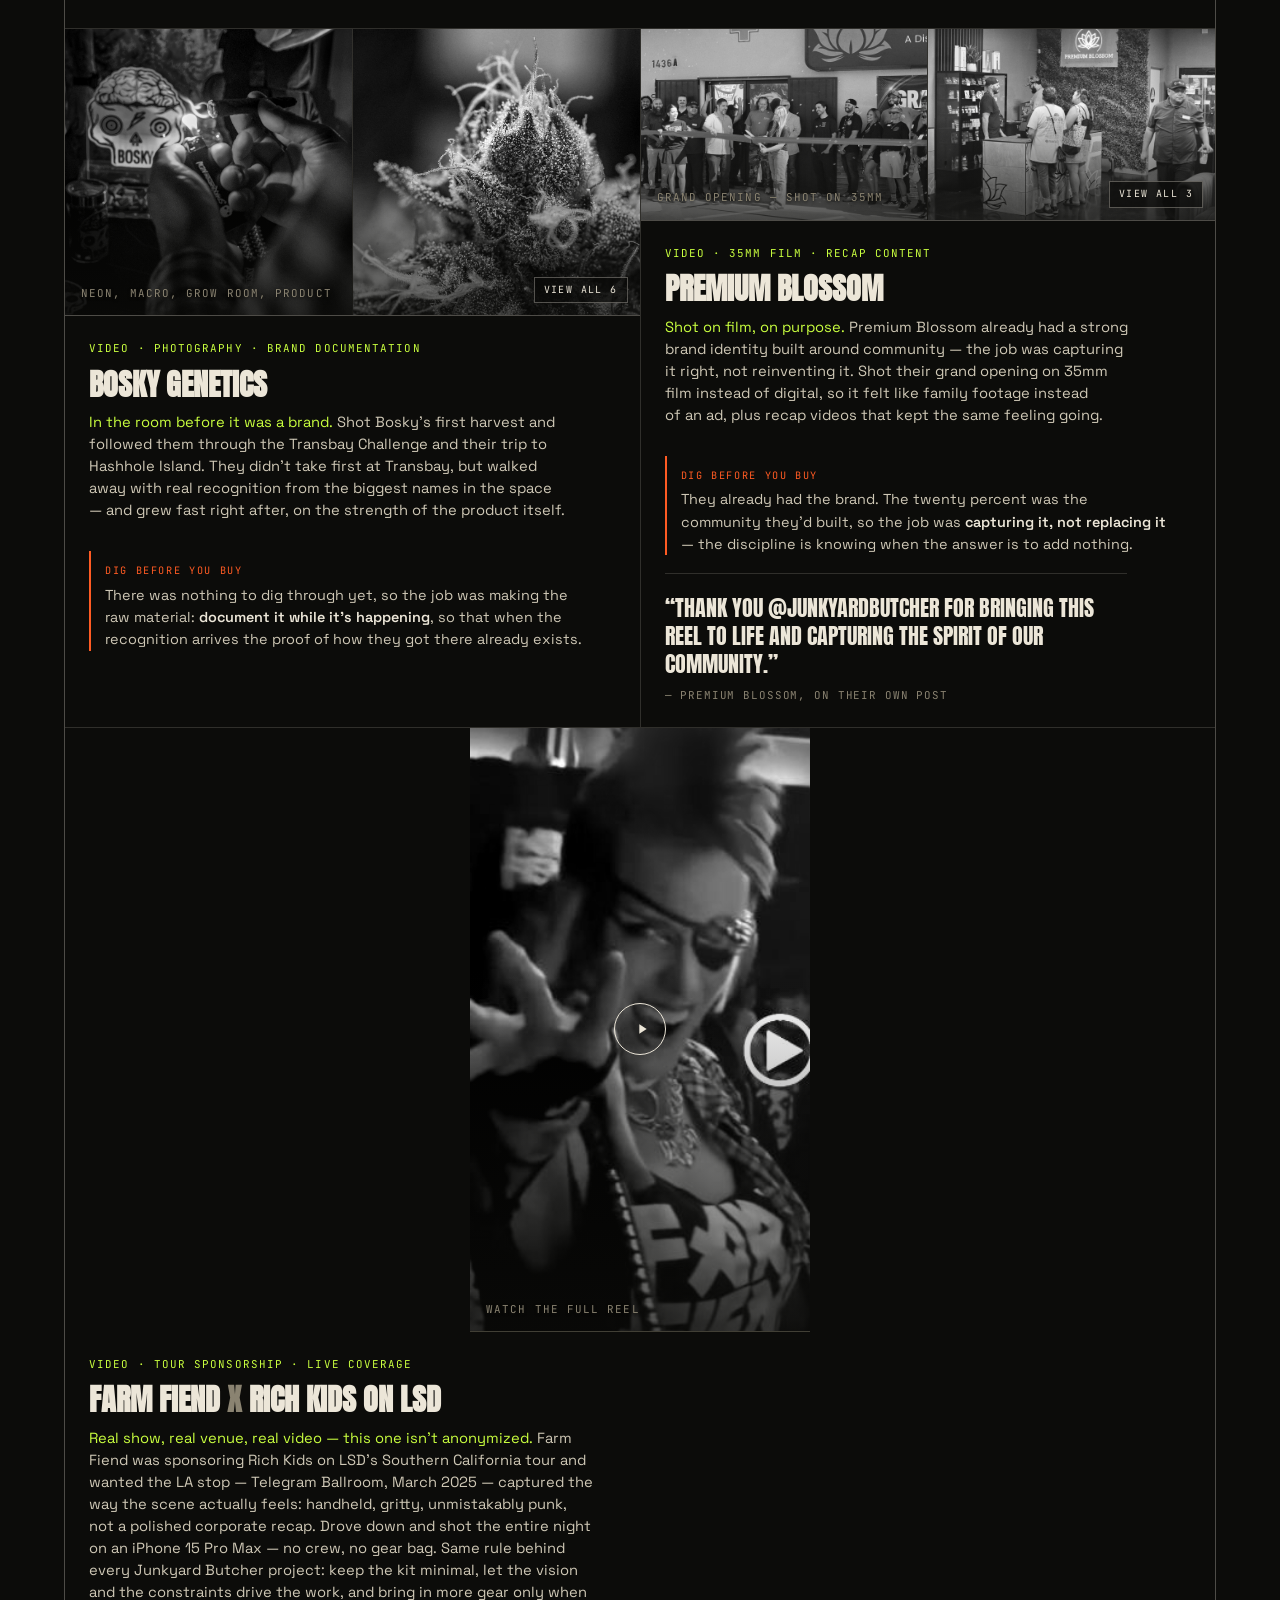
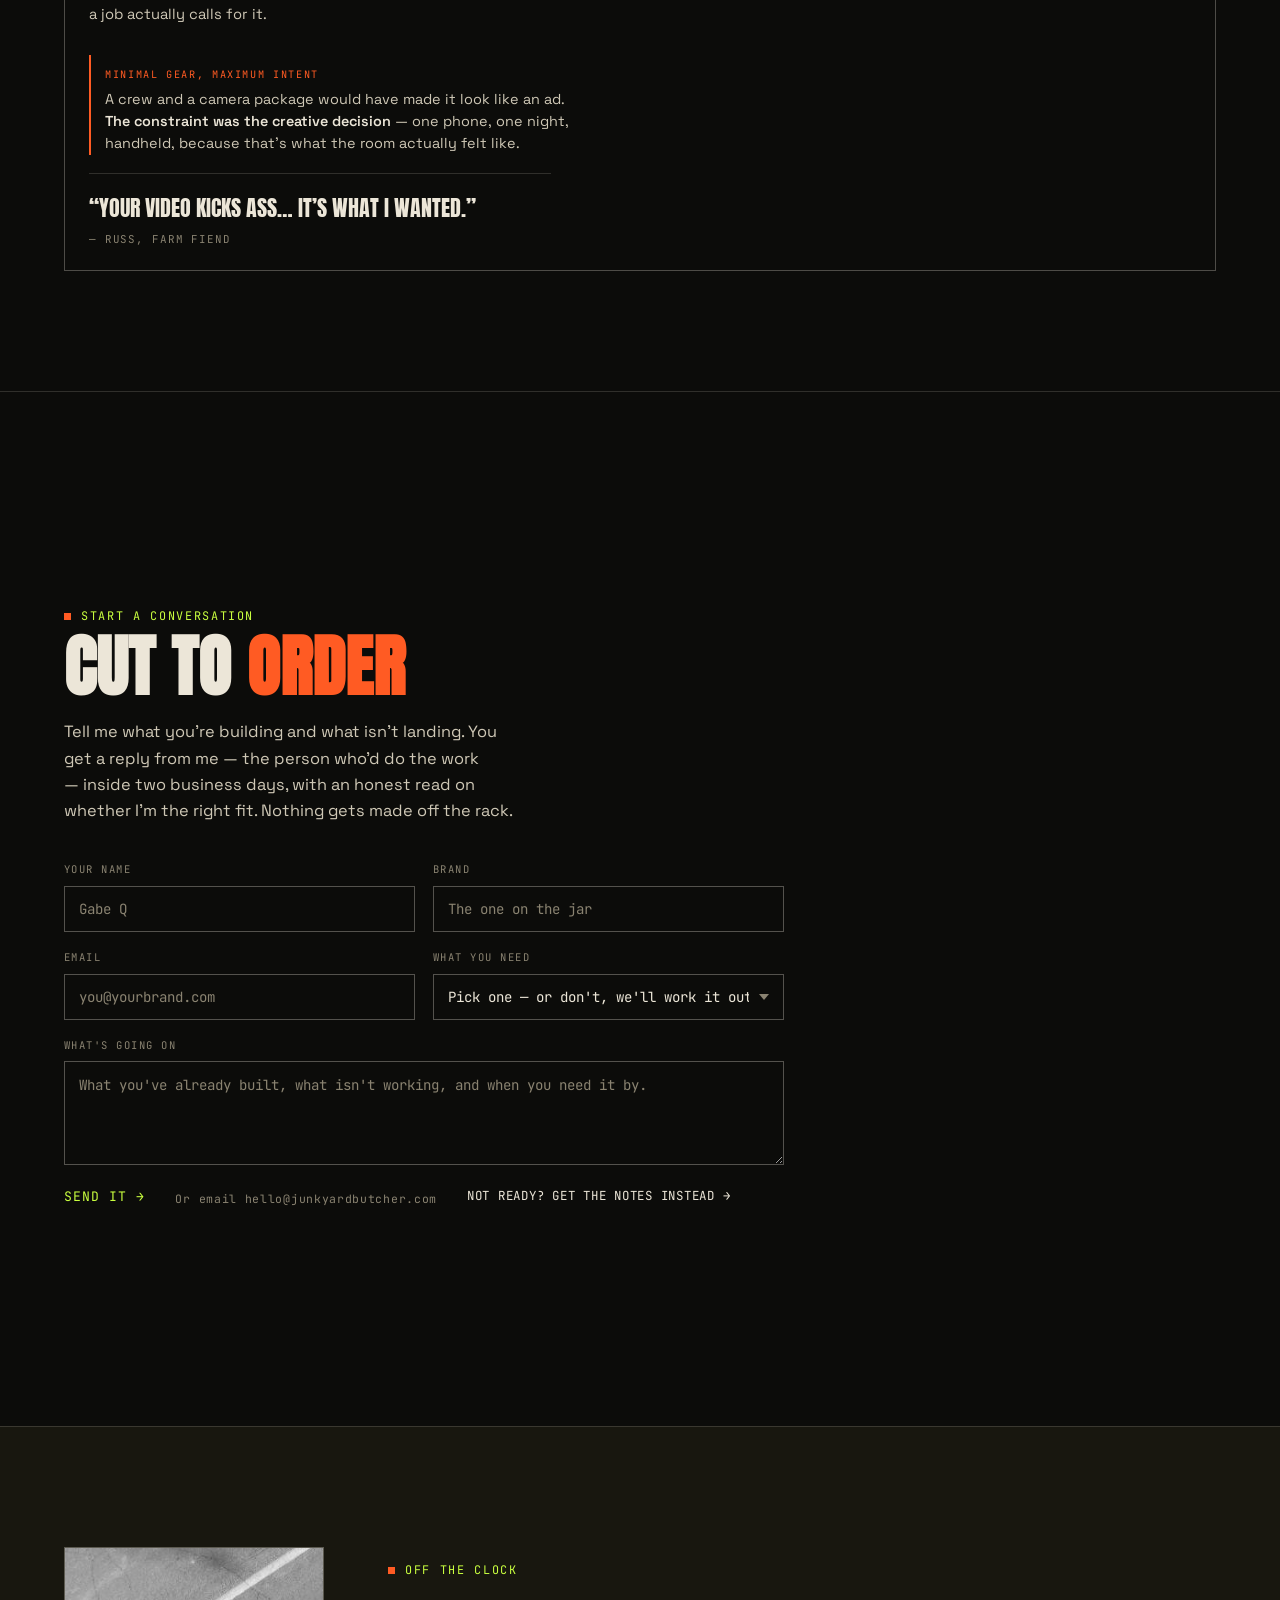
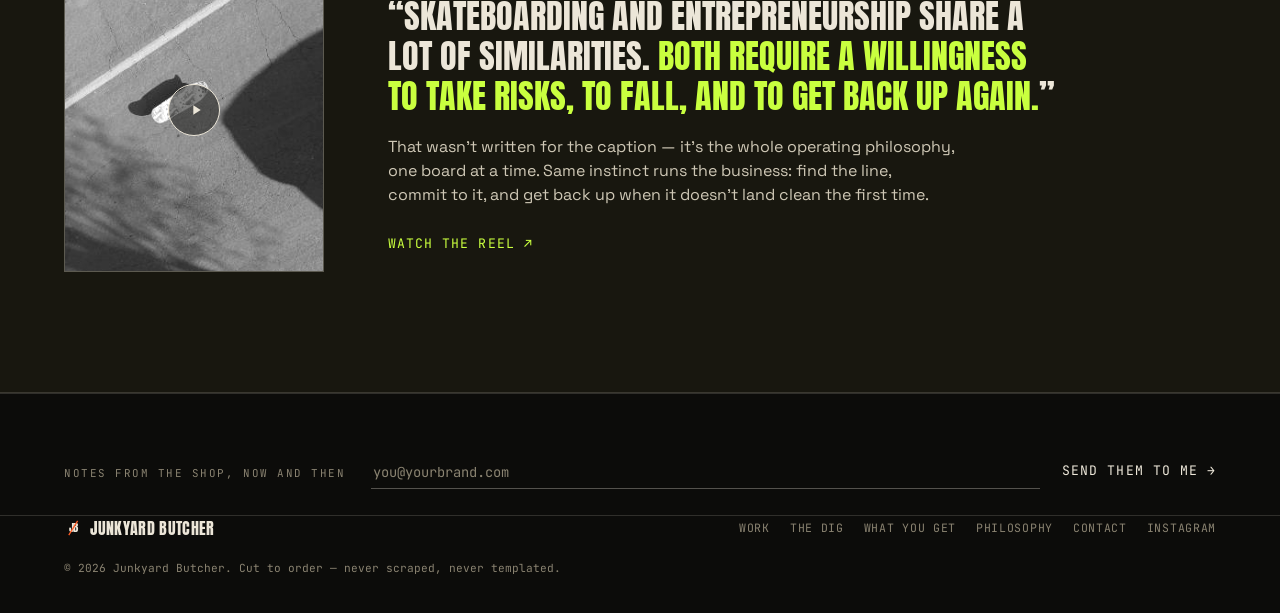
==== commit 76d8cbaa: "Drop the fallback panel now Formspree is live. Cut to Order replaces Bring Me a Job; nav reads Conta" ====
--- a/index.html
+++ b/index.html
@@ -1297,6 +1297,7 @@
     text-transform:uppercase;
     margin:10px 0 0;
   }
+  .hire-title .cut{ color:var(--rust); }
   .hire-copy{
     margin:22px 0 0;
     max-width:56ch;
@@ -1365,24 +1366,6 @@
     letter-spacing:0.06em;
     color:var(--smoke);
   }
-  .hire-fallback{
-    margin-top:26px;
-    max-width:720px;
-    padding:20px;
-    border:1px solid var(--rust);
-    display:flex; flex-direction:column; gap:10px;
-  }
-  .hire-fallback label{
-    font-family:var(--font-mono);
-    font-size:0.66rem; letter-spacing:0.14em;
-    text-transform:uppercase; color:var(--smoke);
-  }
-  .hire-fallback textarea{
-    background:transparent; border:1px solid var(--line-strong);
-    color:var(--bone); font-family:var(--font-mono);
-    font-size:0.82rem; line-height:1.6; padding:12px 13px;
-    width:100%; resize:vertical; border-radius:0;
-  }
   @media (max-width:620px){
     .hire-form{ grid-template-columns:1fr; }
   }
@@ -1475,7 +1458,7 @@
       <a href="#dig">The Dig</a>
       <a href="#services">What You Get</a>
       <a href="philosophy.html">Philosophy</a>
-      <a href="#hire">Hire</a>
+      <a href="#hire">Contact</a>
       <a href="https://www.instagram.com/junkyardbutcher/" target="_blank" rel="noopener">Instagram ↗</a>
     </div>
     <button type="button" class="nav-toggle" aria-expanded="false" aria-controls="nav-links">Menu</button>
@@ -1981,11 +1964,11 @@
   <section class="hire" id="hire">
     <div class="wrap hire-inner">
       <div class="eyebrow">Start a Conversation</div>
-      <h2 class="hire-title">Bring Me a <span class="cut">Job</span></h2>
+      <h2 class="hire-title">Cut to <span class="cut">Order</span></h2>
       <p class="hire-copy">
-        Tell me what you're working on and what's not landing. You get a reply from me &mdash; the
+        Tell me what you're building and what isn't landing. You get a reply from me &mdash; the
         person who'd do the work &mdash; inside two business days, with an honest read on whether
-        I'm the right call.
+        I'm the right fit. Nothing gets made off the rack.
       </p>
 
       <form class="hire-form" id="hire-form" novalidate>
@@ -2021,21 +2004,10 @@
         <div class="hire-actions">
           <button type="submit" class="link-cta primary" id="hire-submit">Send It &rarr;</button>
           <span class="hire-note">Or email <a href="mailto:hello@junkyardbutcher.com?subject=Junkyard%20Butcher%20%E2%80%94%20new%20job">hello@junkyardbutcher.com</a></span>
-          <a href="#join" class="link-cta quiet">Not ready? Take the work notes &rarr;</a>
+          <a href="#join" class="link-cta quiet">Not ready? Get the notes instead &rarr;</a>
         </div>
       </form>
       <p class="join-status" id="hire-status" role="status" aria-live="polite" hidden></p>
-
-      <!-- Shown only when there's no form backend, or the POST failed. The
-           message is never lost: it's here, selectable, with the draft link. -->
-      <div class="hire-fallback" id="hire-fallback" hidden>
-        <label for="hire-fallback-text">Your message</label>
-        <textarea id="hire-fallback-text" readonly rows="8"></textarea>
-        <div class="hire-actions">
-          <a class="link-cta primary" id="hire-fallback-open" href="mailto:hello@junkyardbutcher.com">Open it in mail &rarr;</a>
-          <button type="button" class="link-cta" id="hire-copy-btn">Copy the text</button>
-        </div>
-      </div>
     </div>
   </section>
 
@@ -2076,10 +2048,10 @@
   <!-- The Block, reduced to one line. It was a bordered slab competing with
        the hire form for the same attention and winning on size alone. -->
   <div class="wrap foot-block" id="join">
-    <label for="email-input">Work notes, now and then</label>
+    <label for="email-input">Notes from the shop, now and then</label>
     <form class="foot-join" id="join-form" novalidate>
       <input id="email-input" type="email" name="email" placeholder="you@yourbrand.com" autocomplete="email" required>
-      <button type="submit" class="link-cta" id="join-submit">Get on the block &rarr;</button>
+      <button type="submit" class="link-cta" id="join-submit">Send them to me &rarr;</button>
     </form>
     <p class="join-status" id="join-status" role="status" aria-live="polite" hidden></p>
   </div>
@@ -2097,7 +2069,7 @@
       <a href="#dig">The Dig</a>
       <a href="#services">What You Get</a>
       <a href="philosophy.html">Philosophy</a>
-      <a href="#hire">Hire</a>
+      <a href="#hire">Contact</a>
       <a href="https://www.instagram.com/junkyardbutcher/" target="_blank" rel="noopener" aria-label="Instagram">Instagram</a>
     </div>
     <div class="foot-copy">© 2026 Junkyard Butcher. Cut to order — never scraped, never templated.</div>
@@ -2348,39 +2320,16 @@
 
 
   // ---- HIRE FORM -------------------------------------------------------
-  // Delivery honesty rule: never tell someone their message arrived unless it
-  // demonstrably did. With no endpoint configured the only path is the
-  // visitor's own mail client, which can silently do nothing (no mail app, a
-  // locked-down browser, a webmail-only machine) -- so in that mode we hand
-  // them the composed message and say plainly that they have to send it.
-  // Set HIRE_ENDPOINT to a form backend (Formspree, Web3Forms) and the form
-  // switches to a real POST with a real receipt.
-  //
-  // Deliberately NOT Klaviyo: that API subscribes a profile to marketing, and
-  // someone asking for a quote has not consented to a newsletter.
+  // Posts to Formspree. On success the form is replaced by a receipt we can
+  // stand behind; on failure it stays exactly as the visitor filled it in,
+  // with the status line telling them to email instead. No second panel —
+  // their words are still in the fields, which is the only copy that matters.
   var HIRE_ENDPOINT = 'https://formspree.io/f/maeyaddy';
-
-
-  // "Book The Dig" should land on the form with the answer already picked.
-  Array.prototype.forEach.call(document.querySelectorAll('[data-prefill]'), function(a){
-    a.addEventListener('click', function(){
-      var want = a.getAttribute('data-prefill');
-      var sel  = document.getElementById('hire-need');
-      if (!sel) return;
-      Array.prototype.forEach.call(sel.options, function(o){
-        if (o.text.replace(/\s+/g,' ').trim() === want) sel.value = o.value || o.text;
-      });
-    });
-  });
 
   var hireForm = document.getElementById('hire-form');
   if (hireForm) {
     var hireStatus = document.getElementById('hire-status');
     var hireButton = document.getElementById('hire-submit');
-    var hireOut    = document.getElementById('hire-fallback');
-    var hireText   = document.getElementById('hire-fallback-text');
-    var hireOpen   = document.getElementById('hire-fallback-open');
-    var hireCopy   = document.getElementById('hire-copy-btn');
     var hireBusy   = false;
 
     var hSay = function(msg, tone){
@@ -2397,19 +2346,6 @@
       return at > 0 && v.indexOf('.', at) > at + 1 && v.length > 5 && v.indexOf(' ') === -1;
     };
 
-    var plain = function(f){
-      return 'Name:  ' + f.name  + '\n' +
-             'Brand: ' + f.brand + '\n' +
-             'Email: ' + f.email + '\n' +
-             'Needs: ' + (f.need || 'not specified') + '\n\n' +
-             f.message + '\n';
-    };
-    var mailUrl = function(f){
-      return 'mailto:hello@junkyardbutcher.com' +
-             '?subject=' + encodeURIComponent('New job — ' + f.brand) +
-             '&body='    + encodeURIComponent(plain(f));
-    };
-
     hireForm.addEventListener('submit', function(e){
       e.preventDefault();
       if (hireBusy) return;
@@ -2433,20 +2369,6 @@
         return;
       }
 
-      // --- no backend: hand the message over, don't claim to have it --------
-      if (!HIRE_ENDPOINT) {
-        hireText.value = plain(f);
-        hireOpen.href  = mailUrl(f);
-        hireOut.hidden = false;
-        hSay('Almost — one more tap. Your mail app should have opened with this ready to go; ' +
-             'hit send and it’s with me. If nothing opened, copy the text below and send it to ' +
-             'hello@junkyardbutcher.com.', 'wait');
-        hireOut.scrollIntoView({ block: 'nearest' });
-        try { window.location.href = mailUrl(f); } catch (err) {}
-        return;
-      }
-
-      // --- real endpoint: a receipt we can actually stand behind ------------
       hireBusy = true;
       hireButton.disabled = true;
       hSay('Sending…', 'wait');
@@ -2460,7 +2382,7 @@
           email: f.email,
           need: f.need || 'not specified',
           message: f.message,
-          _subject: 'New job \u2014 ' + f.brand          // what lands in the inbox
+          _subject: 'New job — ' + f.brand          // what lands in the inbox
         })
       })
       .then(function(res){
@@ -2473,28 +2395,13 @@
         }
       })
       .catch(function(){
-        hireText.value = plain(f);
-        hireOpen.href  = mailUrl(f);
-        hireOut.hidden = false;
-        hSay('That didn’t go through on my end — not your fault. Copy the text below and ' +
-             'send it to hello@junkyardbutcher.com and I’ll pick it up there.', 'bad');
+        // Everything they typed is still sitting in the form. Say what to do,
+        // and don't pretend it arrived.
+        hSay('That didn’t send — my end, not yours. Try once more, or email it straight to ' +
+             'hello@junkyardbutcher.com and I’ll pick it up there.', 'bad');
       })
       .then(function(){ hireBusy = false; hireButton.disabled = false; });
     });
-
-    if (hireCopy) {
-      hireCopy.addEventListener('click', function(){
-        hireText.select();
-        var done = false;
-        try { done = document.execCommand('copy'); } catch (err) {}
-        if (navigator.clipboard && navigator.clipboard.writeText) {
-          navigator.clipboard.writeText(hireText.value).then(function(){
-            hireCopy.textContent = 'Copied ✓';
-          }, function(){});
-        }
-        if (done) hireCopy.textContent = 'Copied ✓';
-      });
-    }
   }
 
   var joinForm = document.getElementById('join-form');
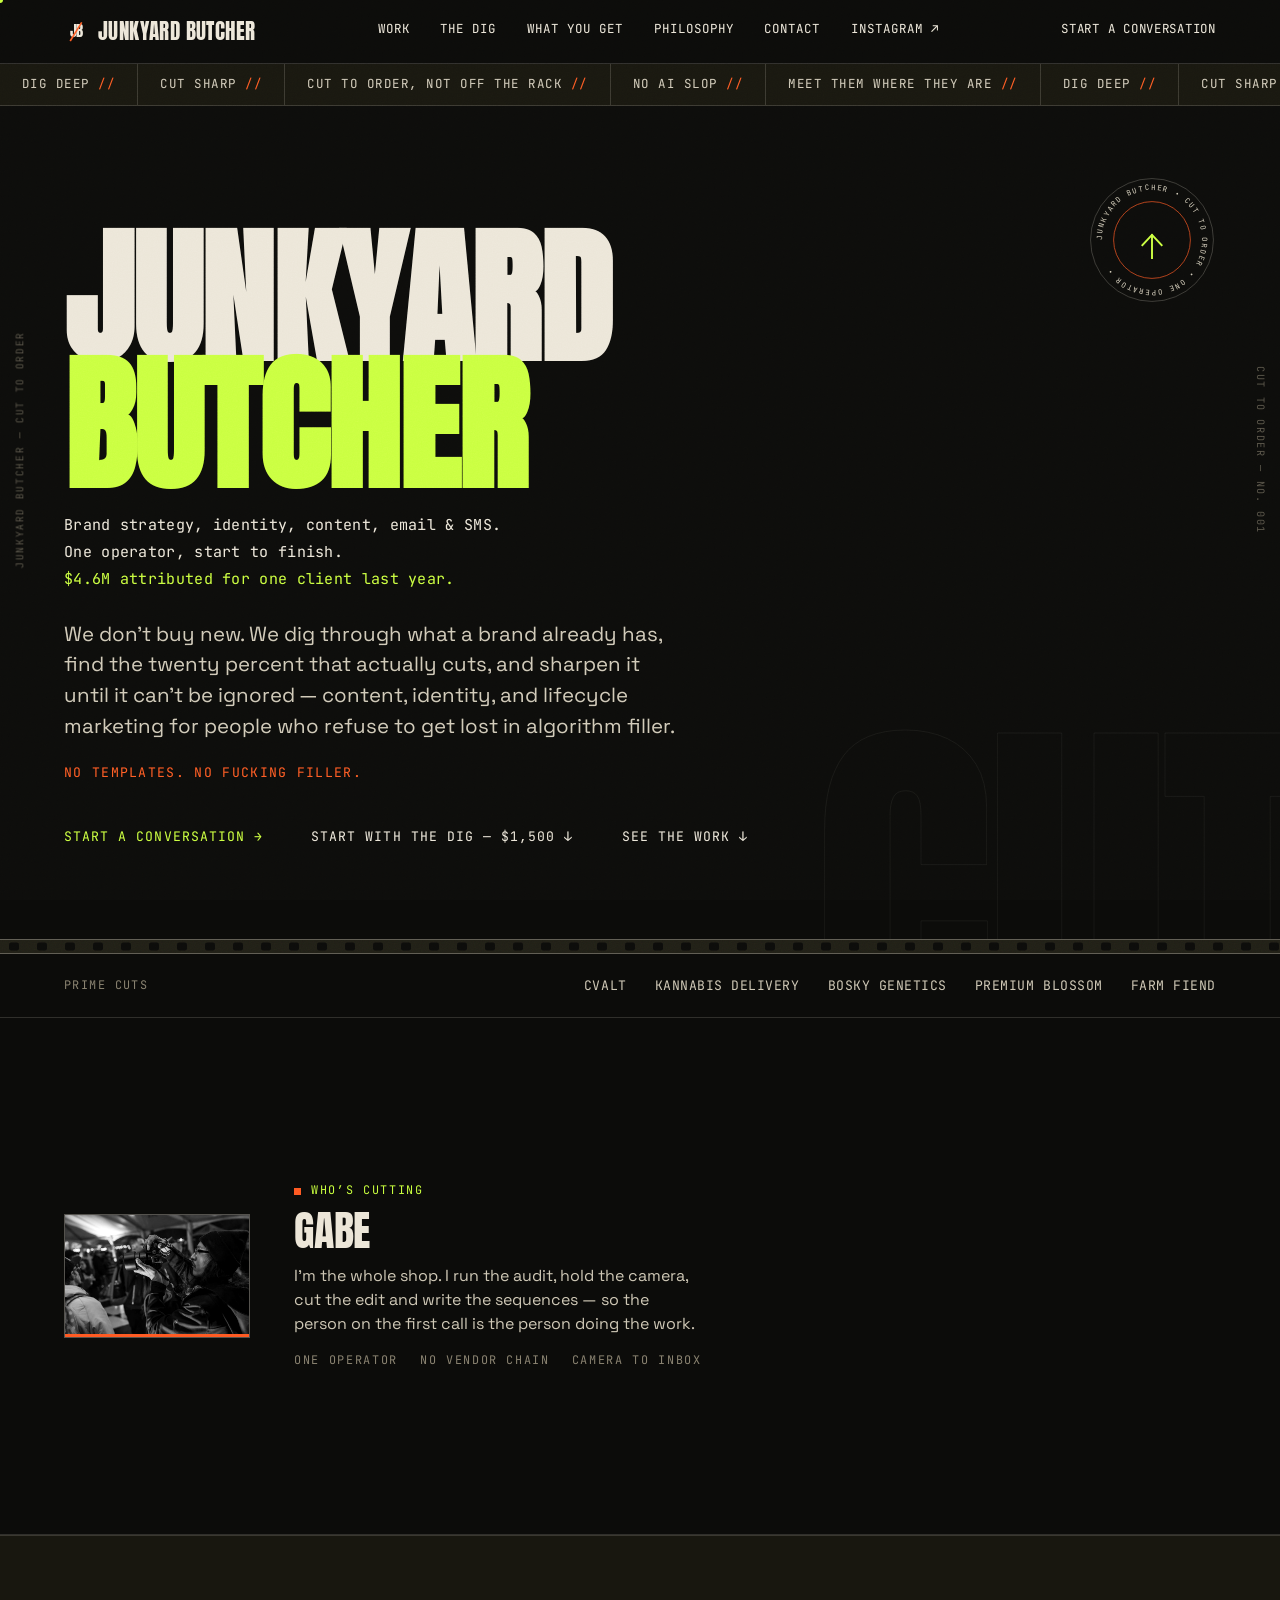
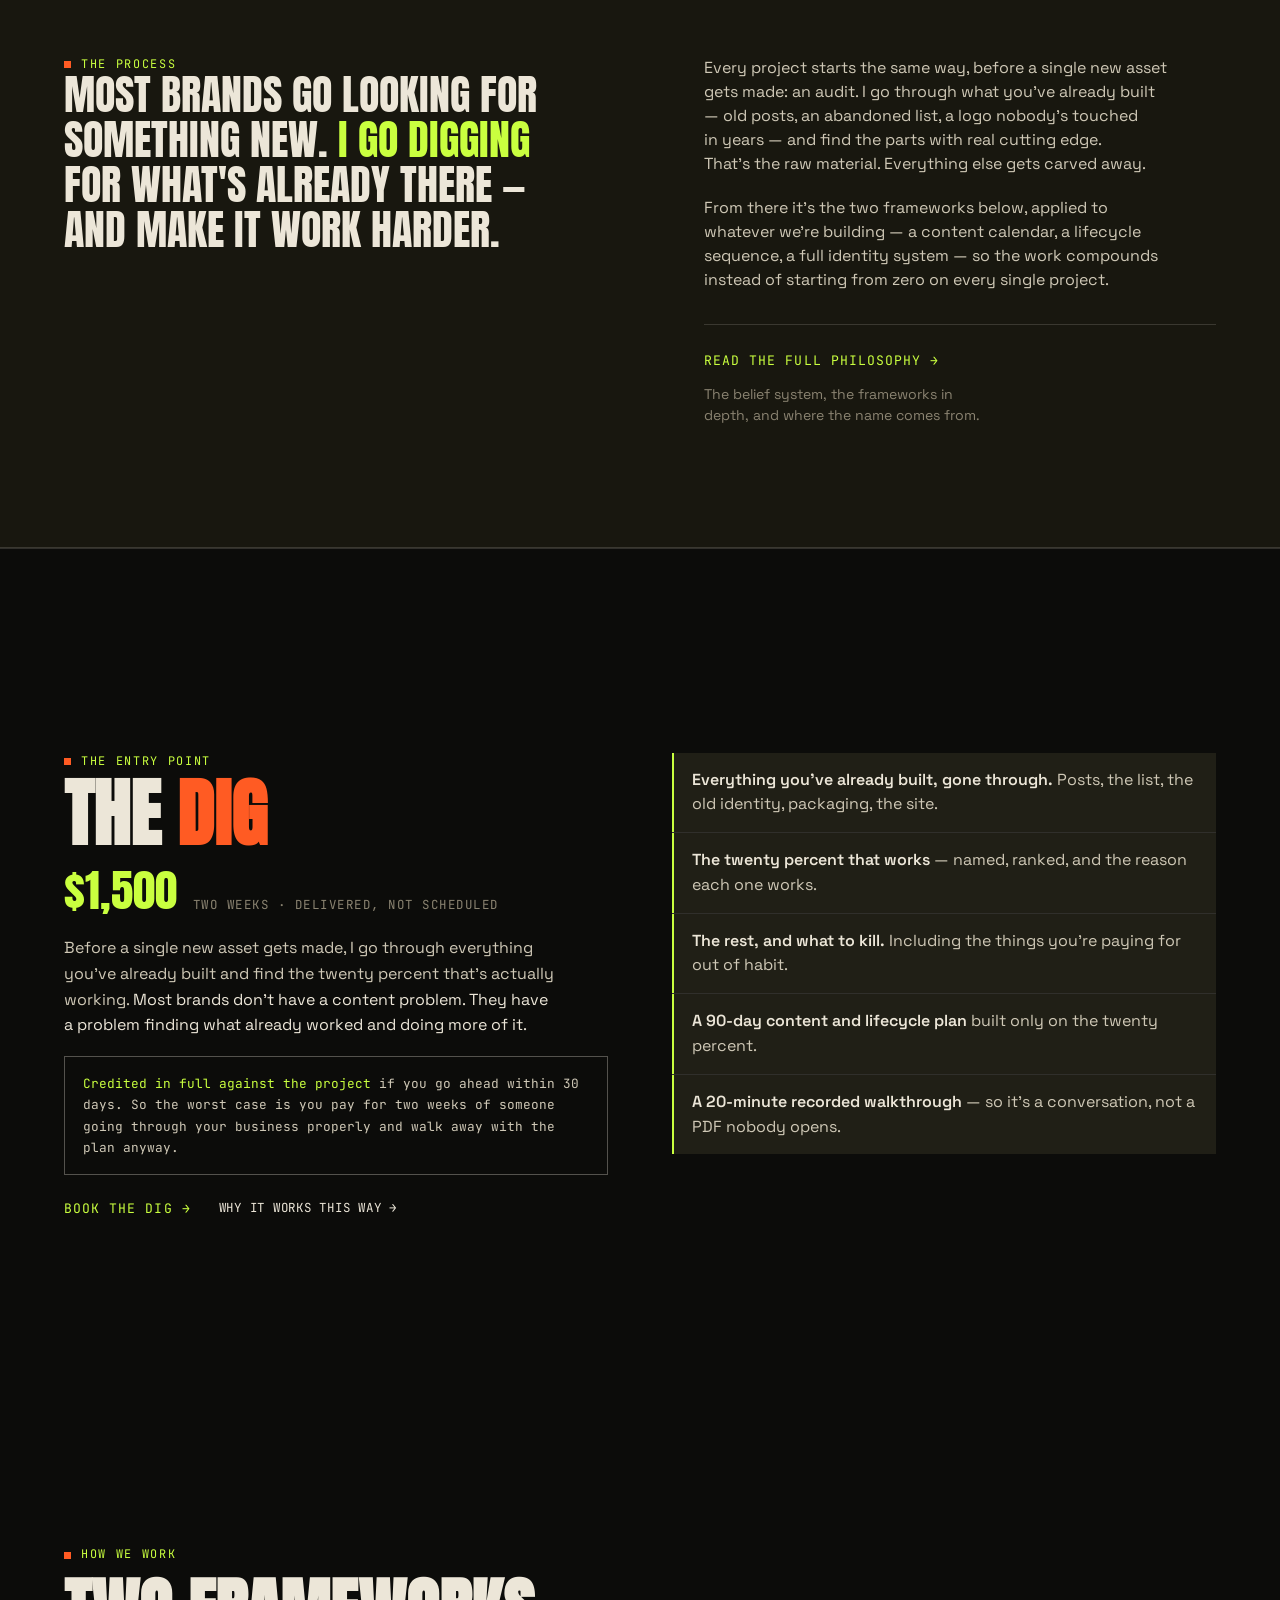
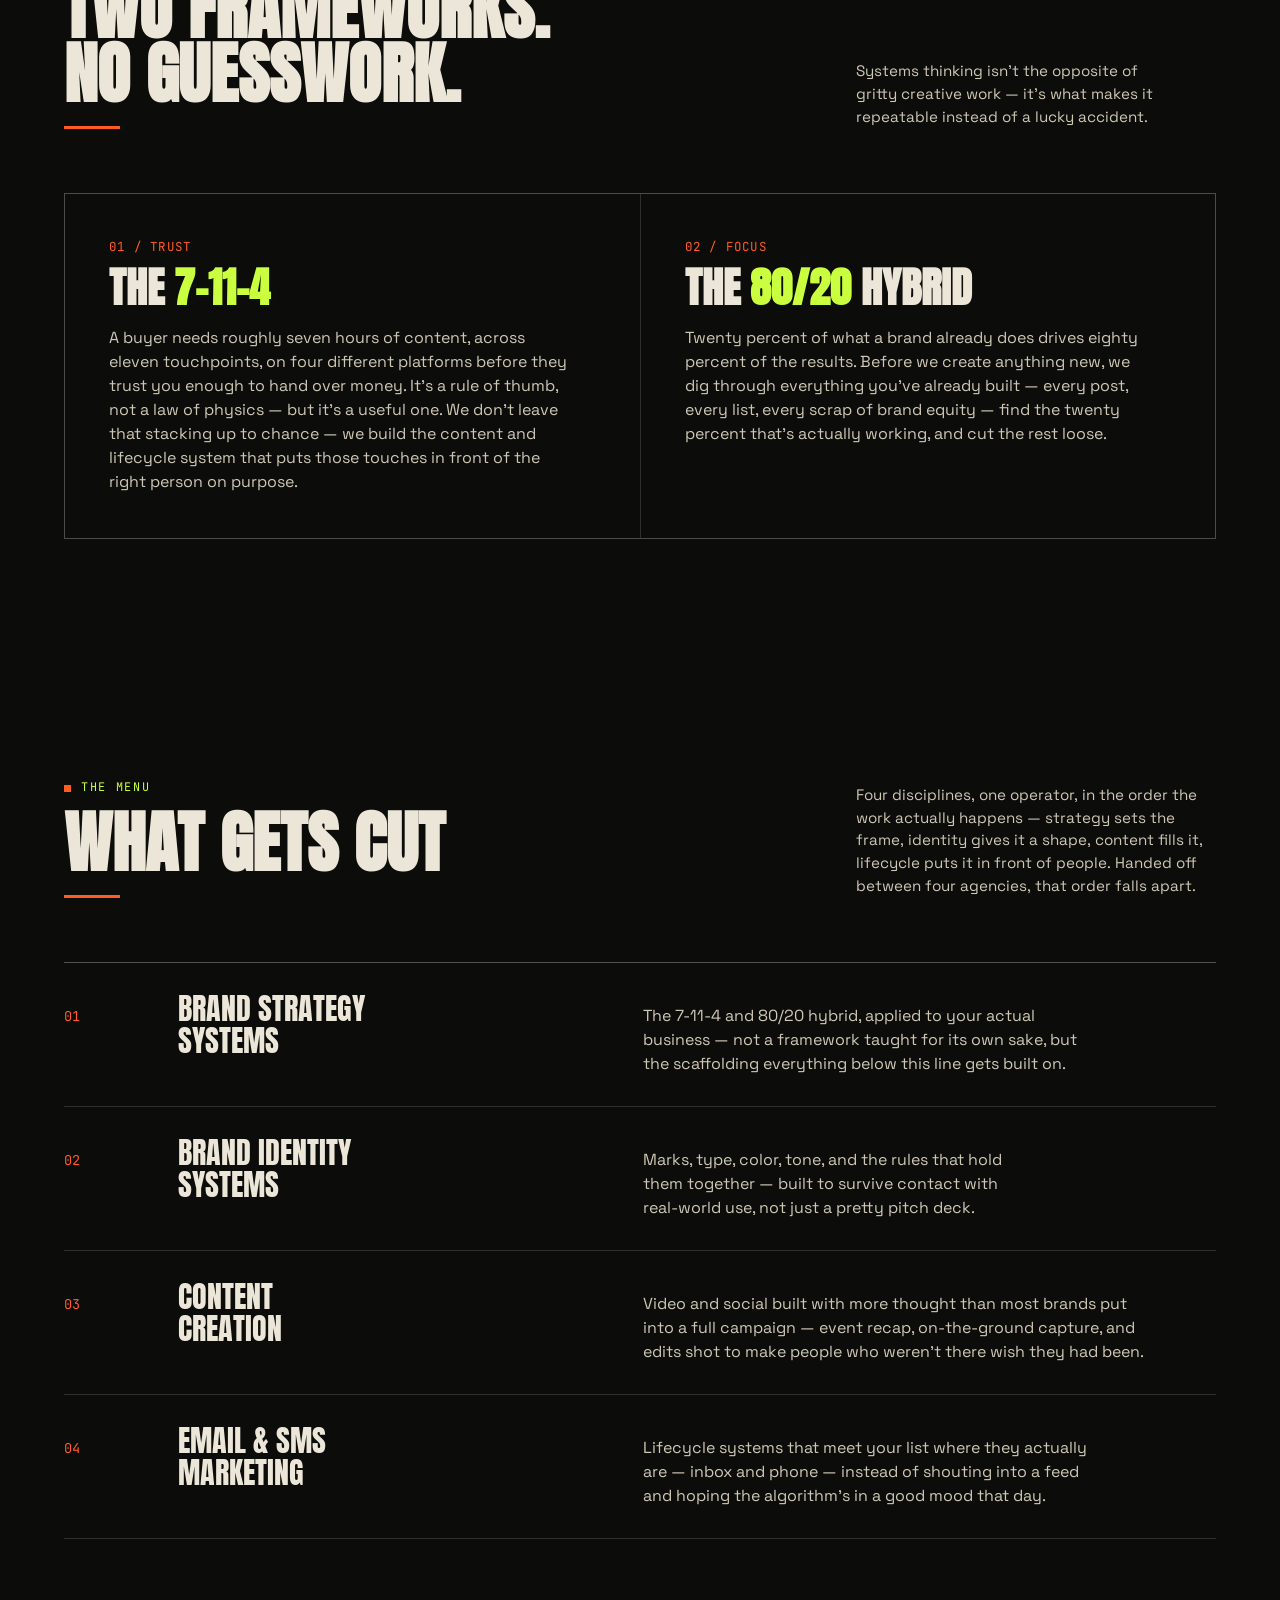
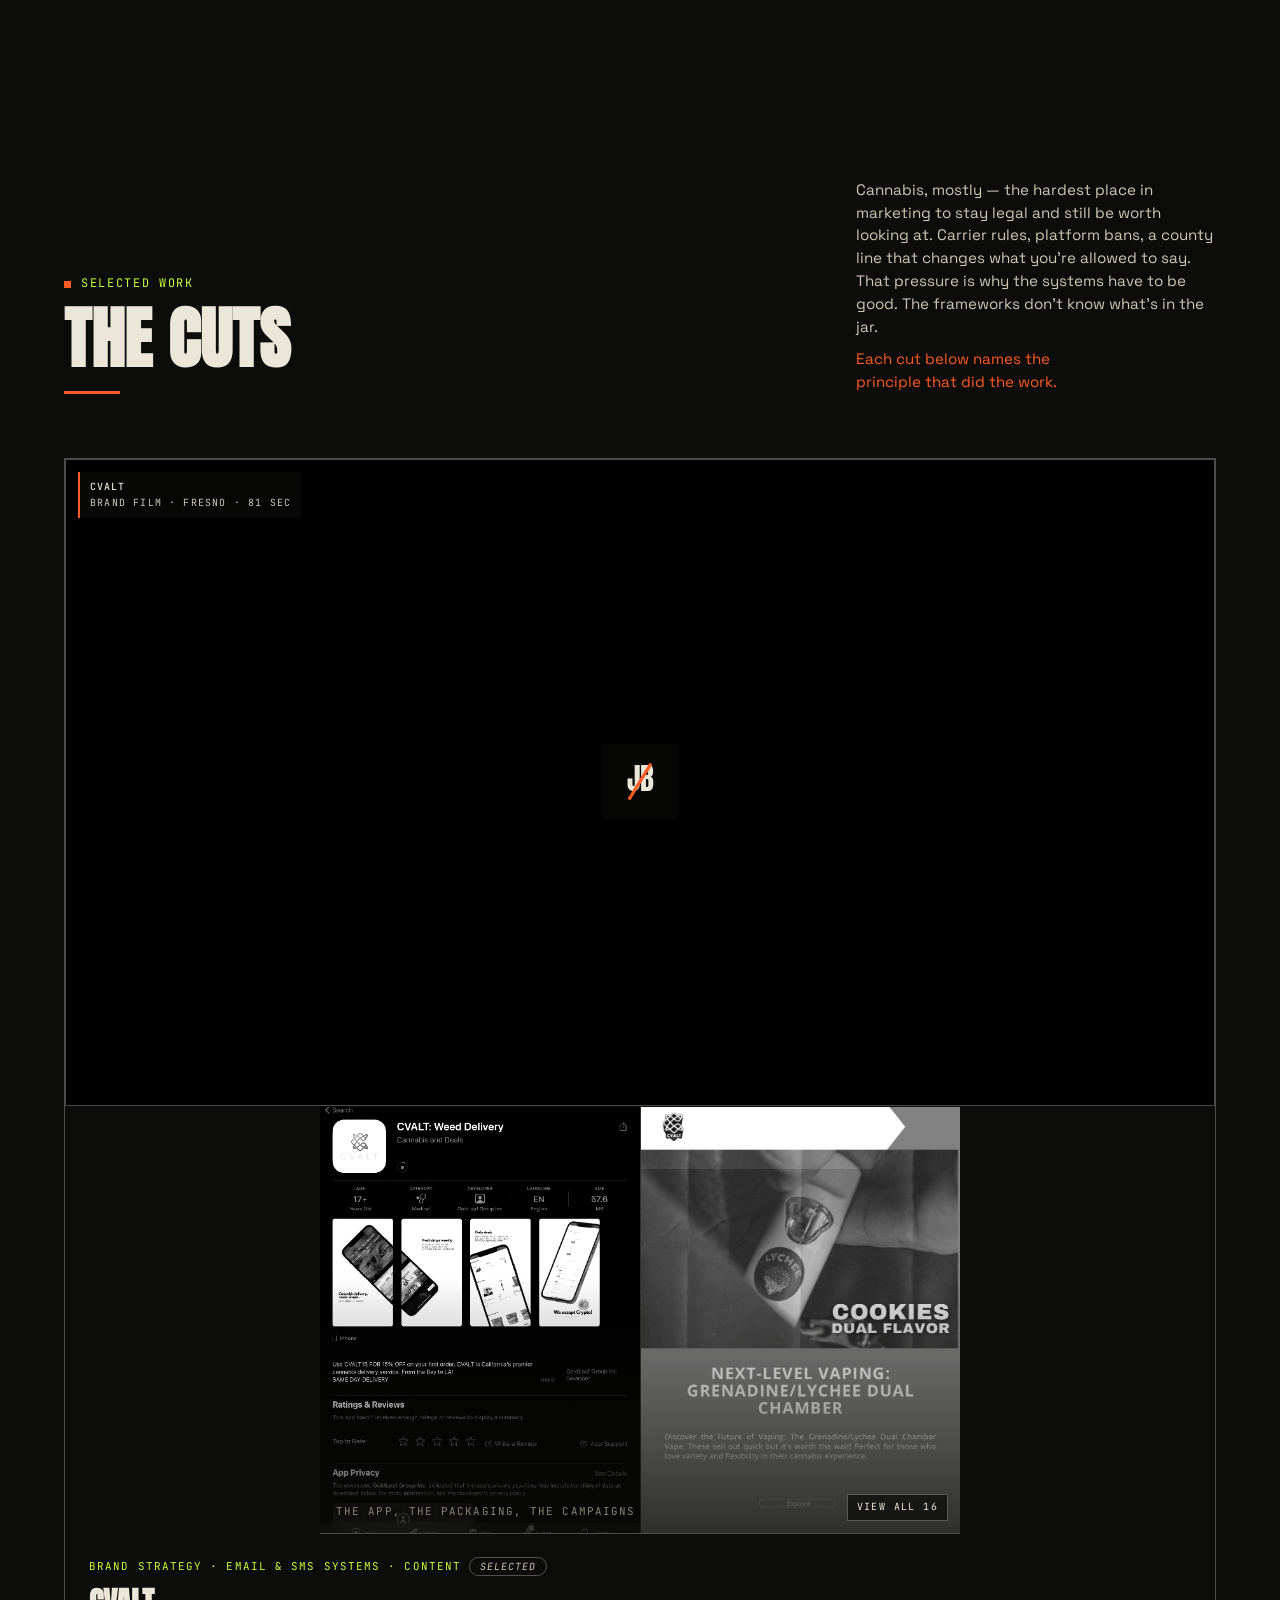
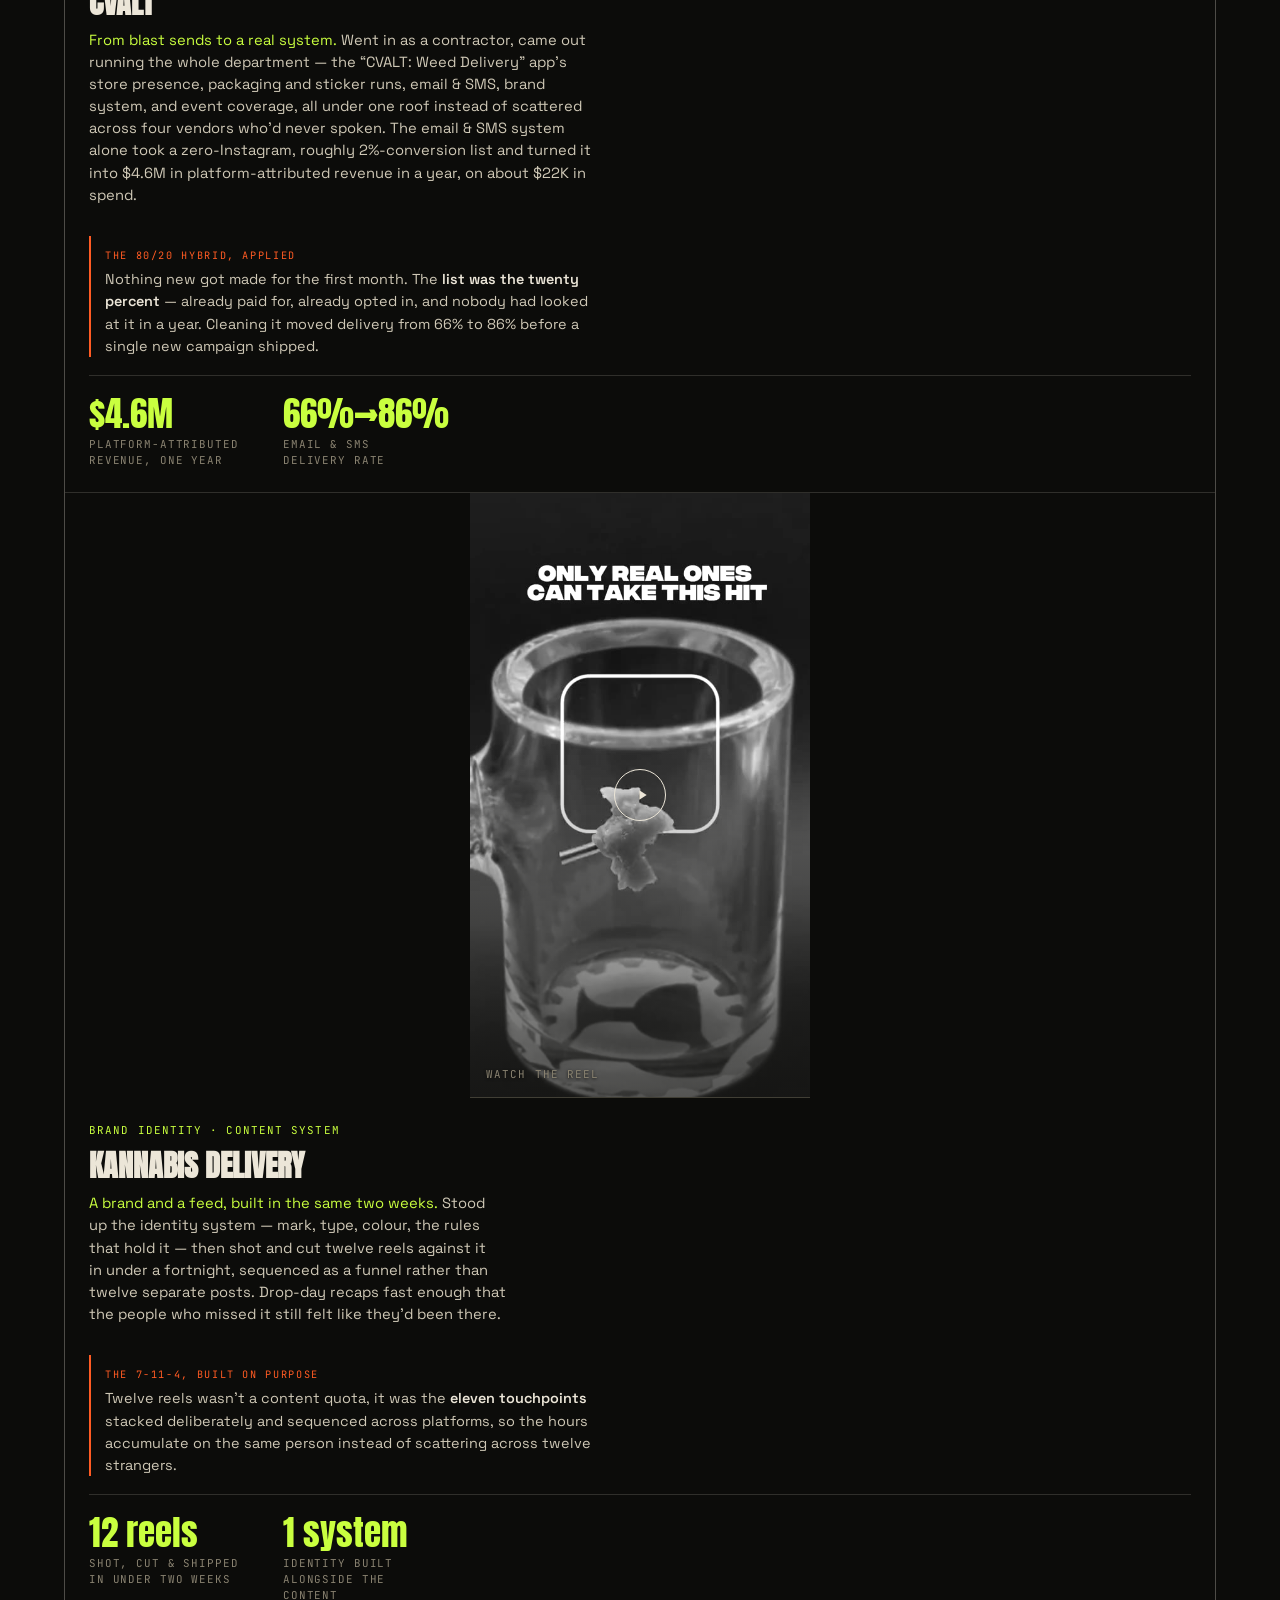
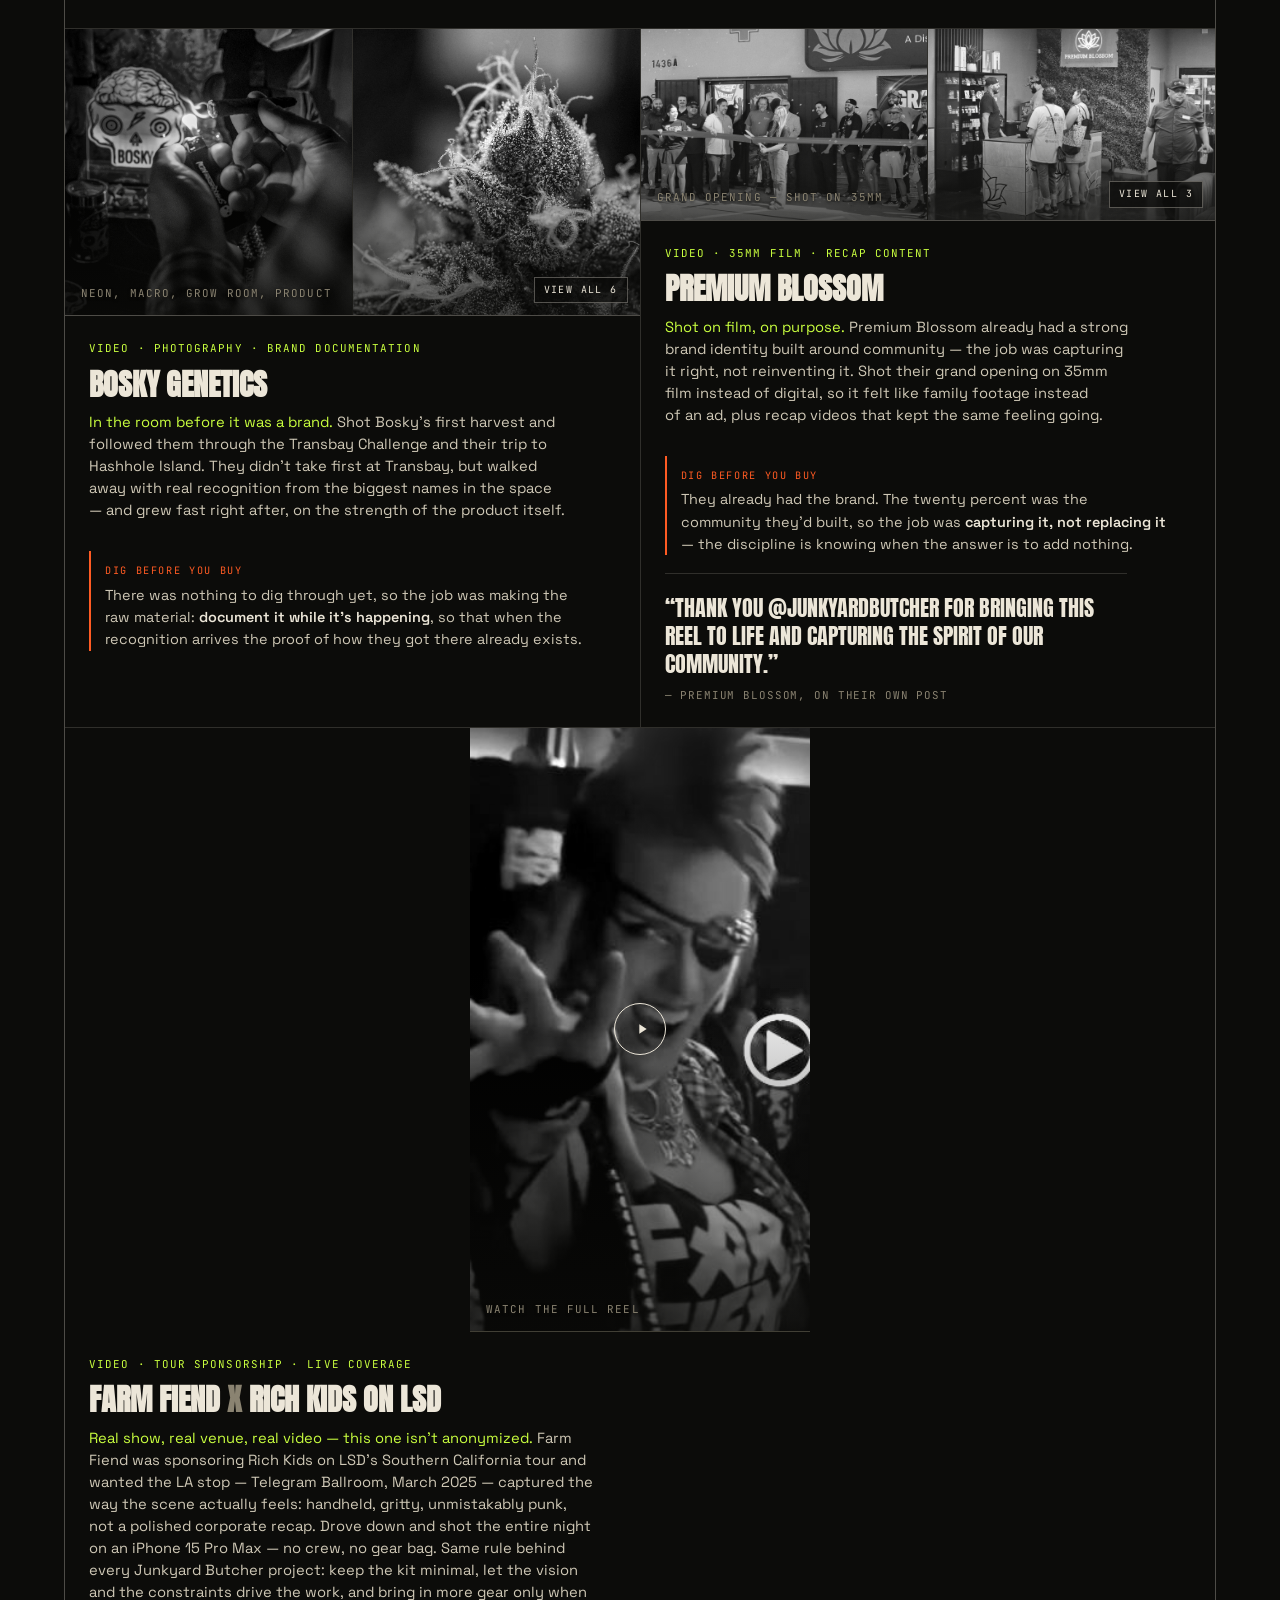
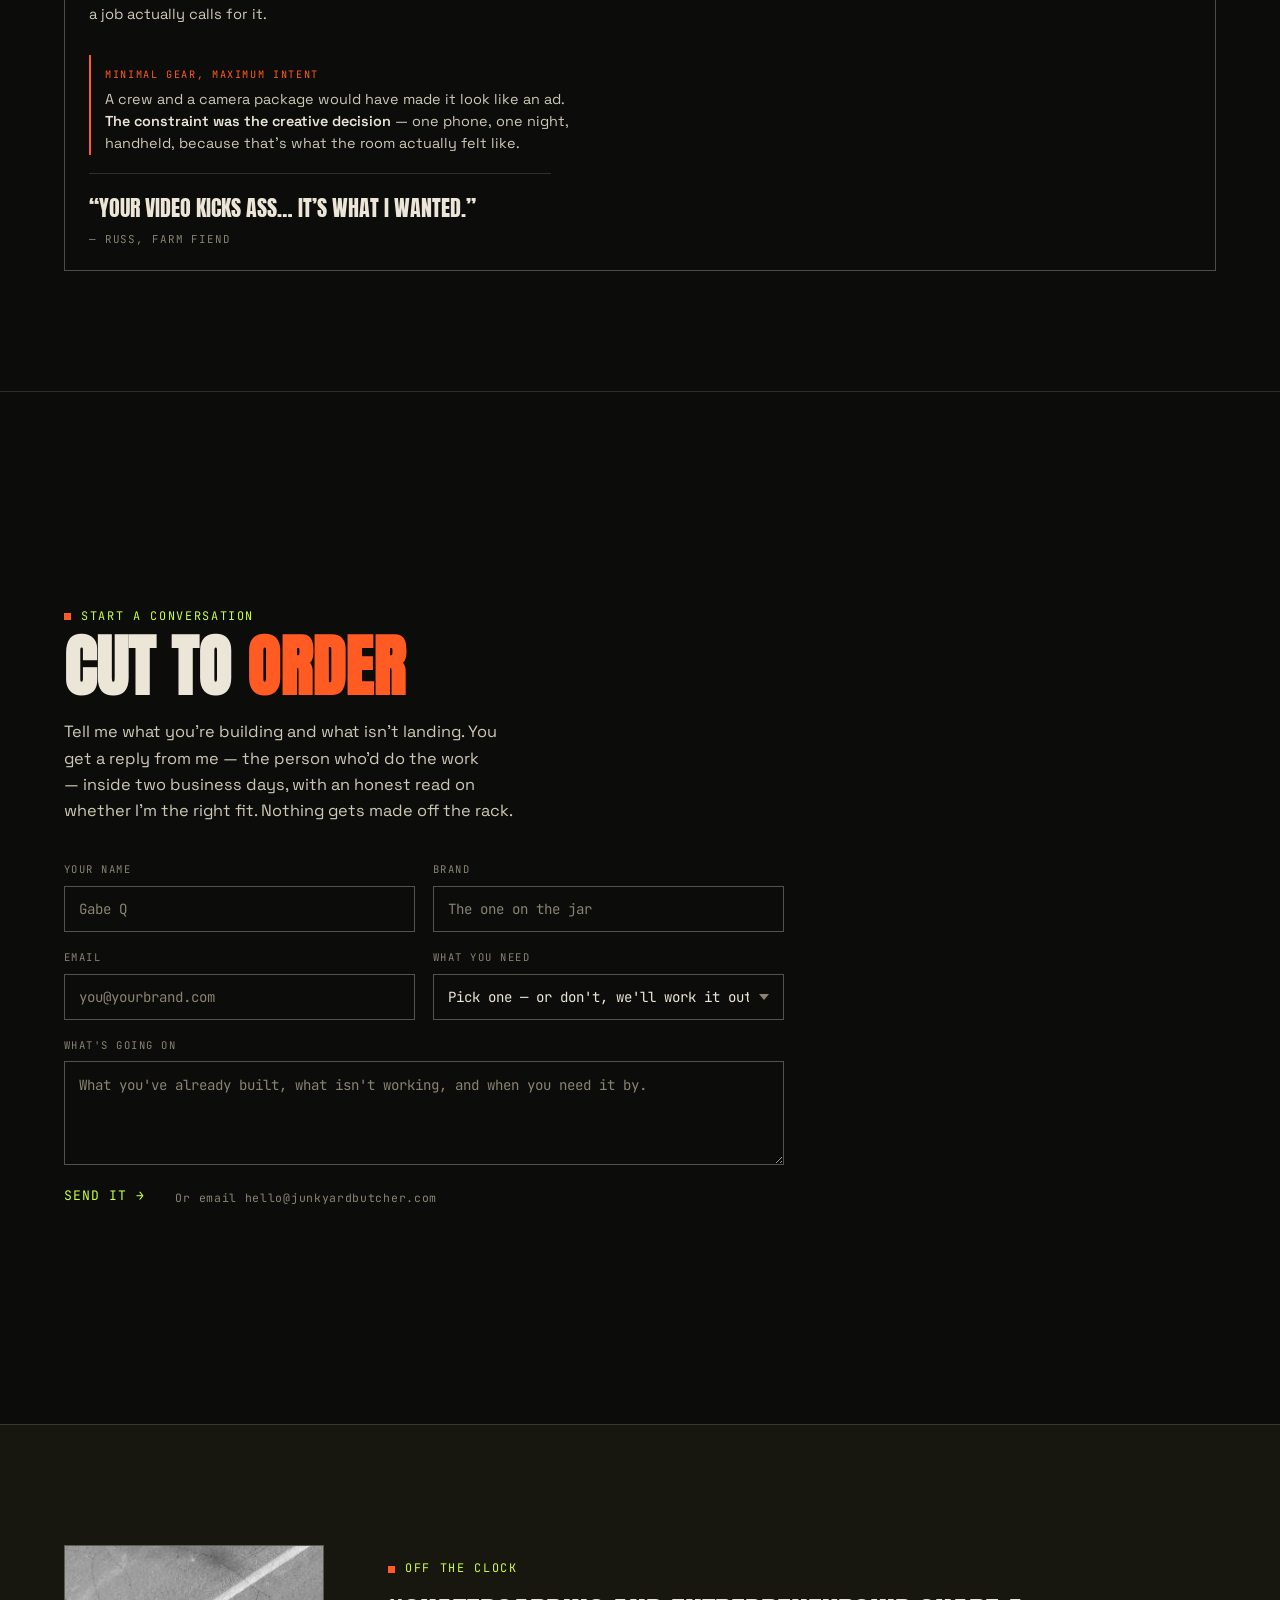
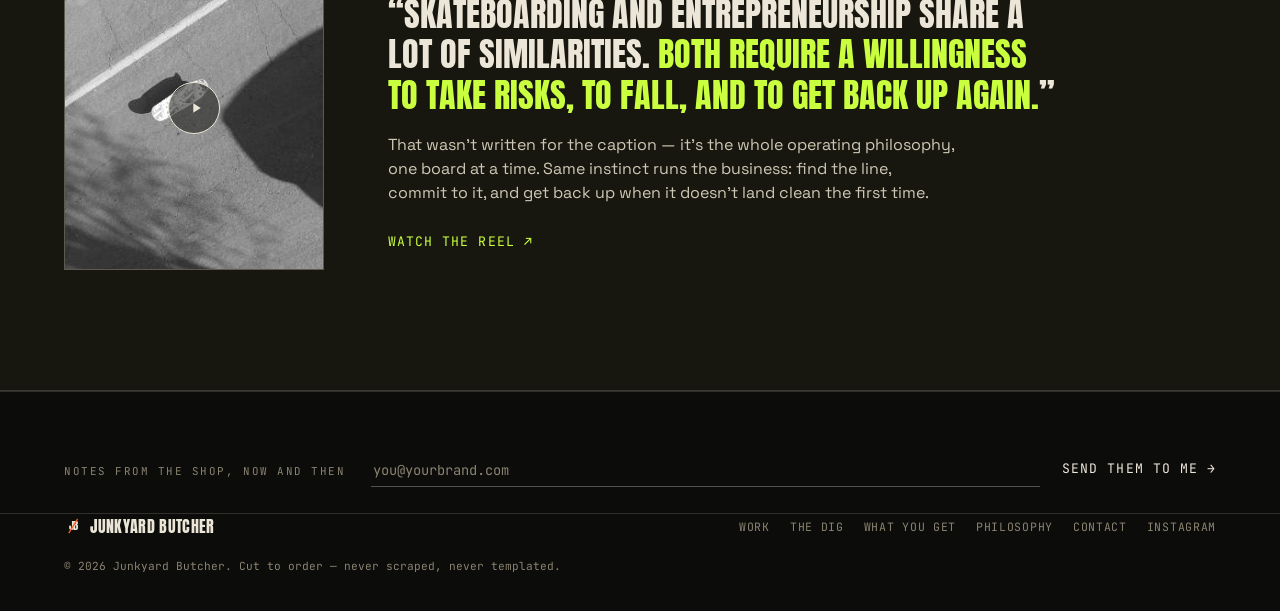
==== commit a9c4694a: "Drop the notes link from the contact actions. Two options, not three." ====
--- a/index.html
+++ b/index.html
@@ -2004,7 +2004,6 @@
         <div class="hire-actions">
           <button type="submit" class="link-cta primary" id="hire-submit">Send It &rarr;</button>
           <span class="hire-note">Or email <a href="mailto:hello@junkyardbutcher.com?subject=Junkyard%20Butcher%20%E2%80%94%20new%20job">hello@junkyardbutcher.com</a></span>
-          <a href="#join" class="link-cta quiet">Not ready? Get the notes instead &rarr;</a>
         </div>
       </form>
       <p class="join-status" id="hire-status" role="status" aria-live="polite" hidden></p>
